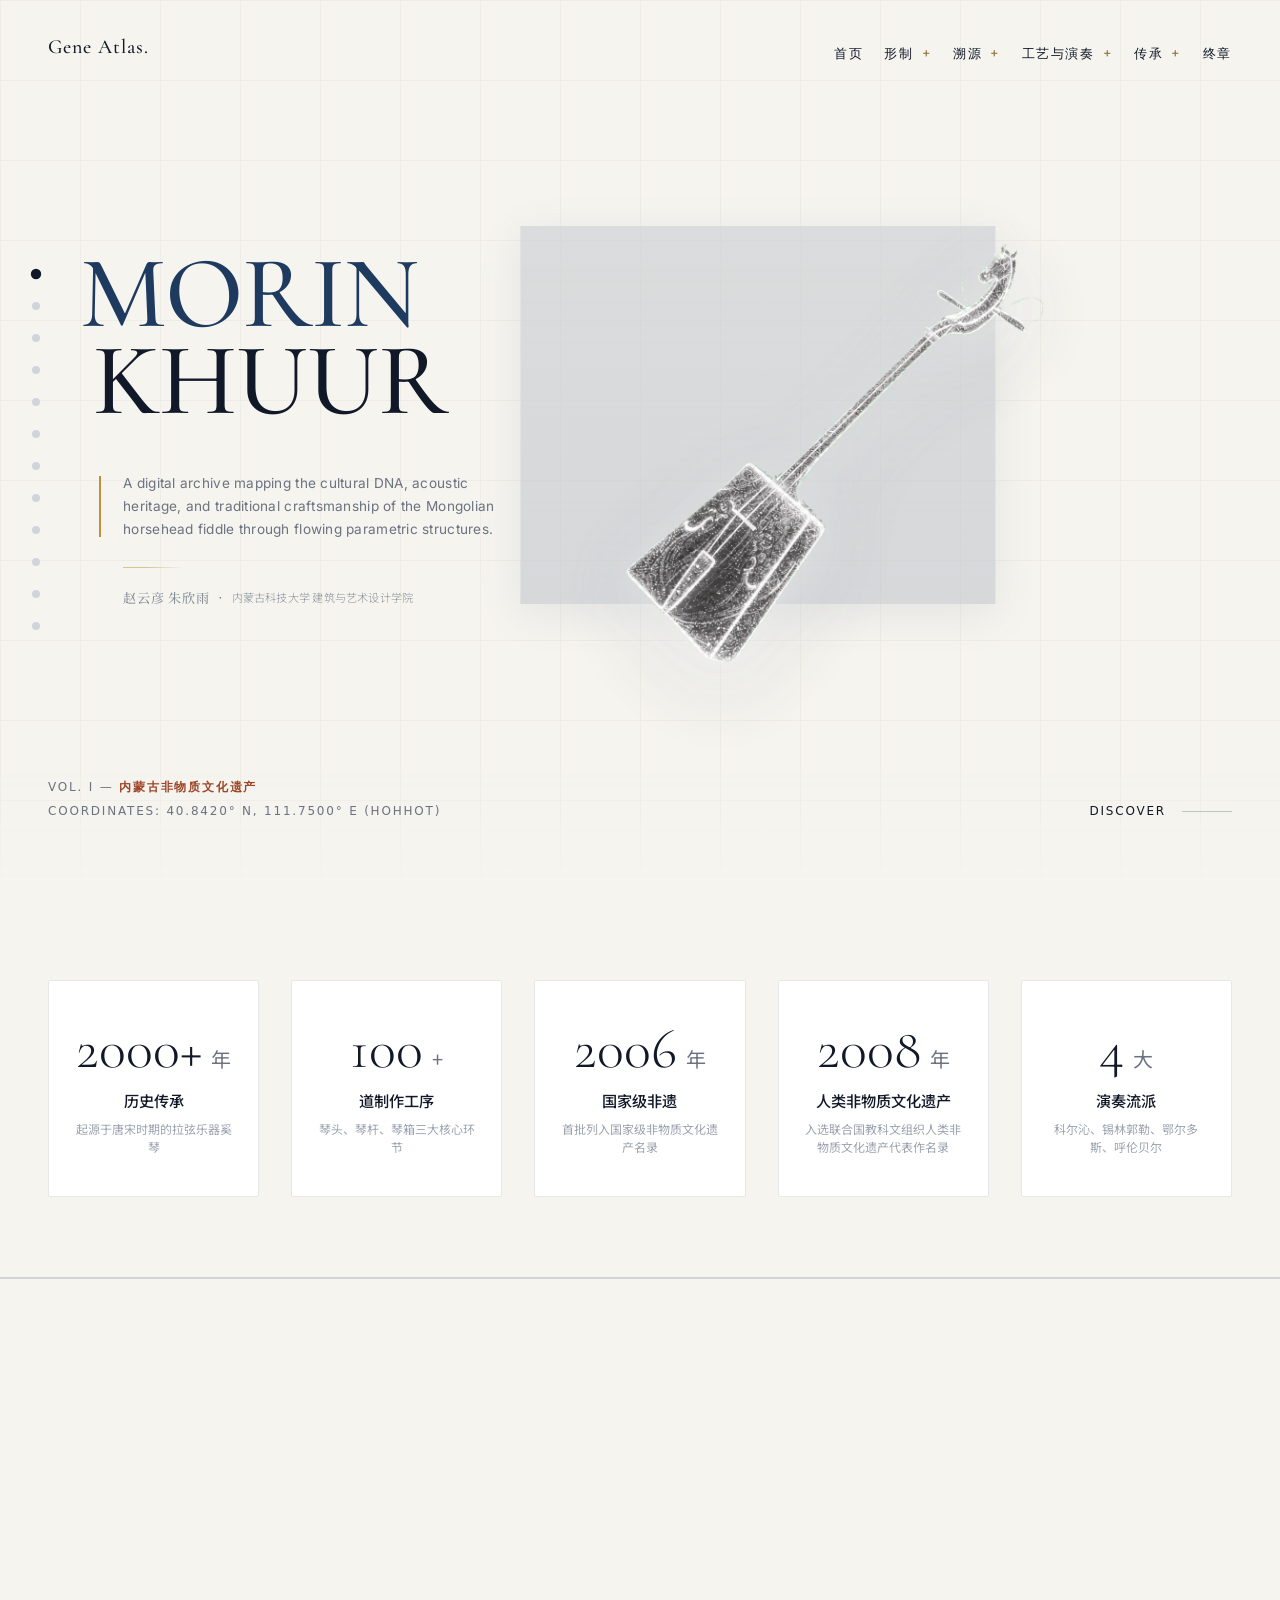
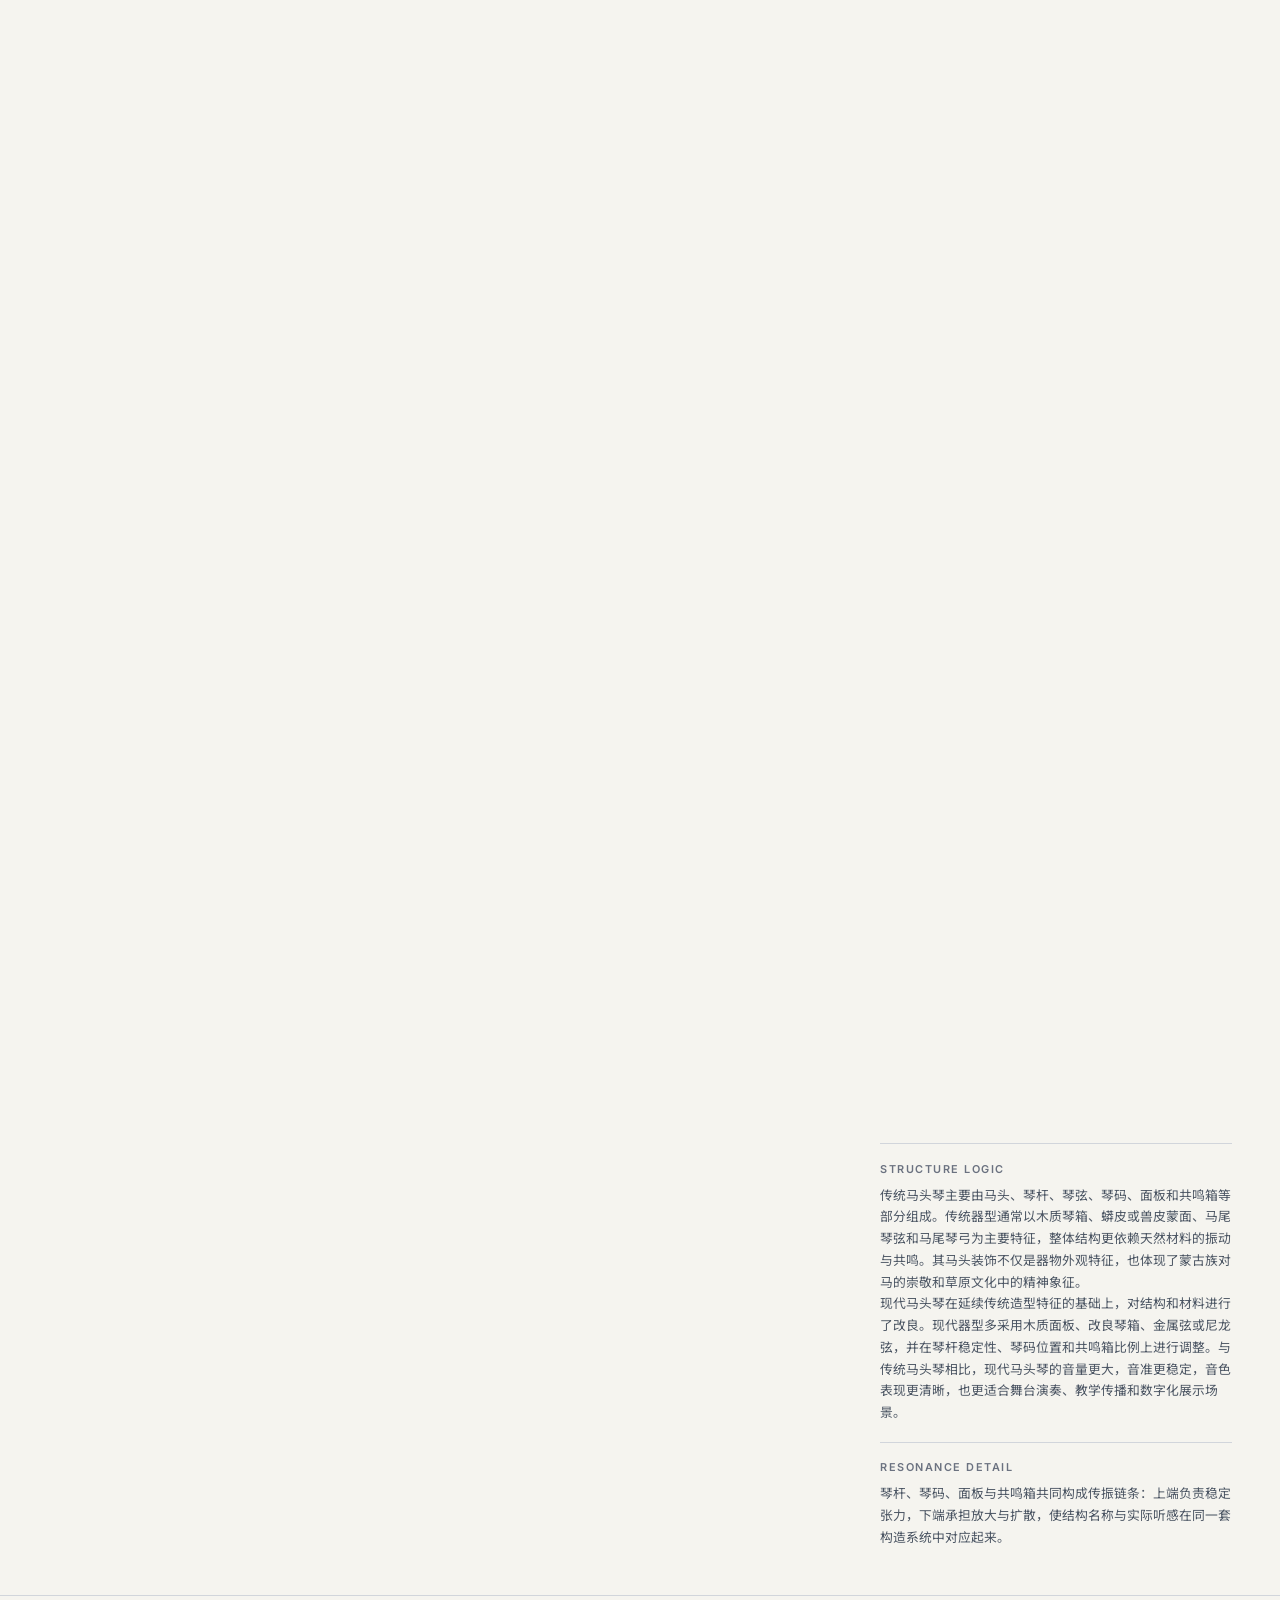
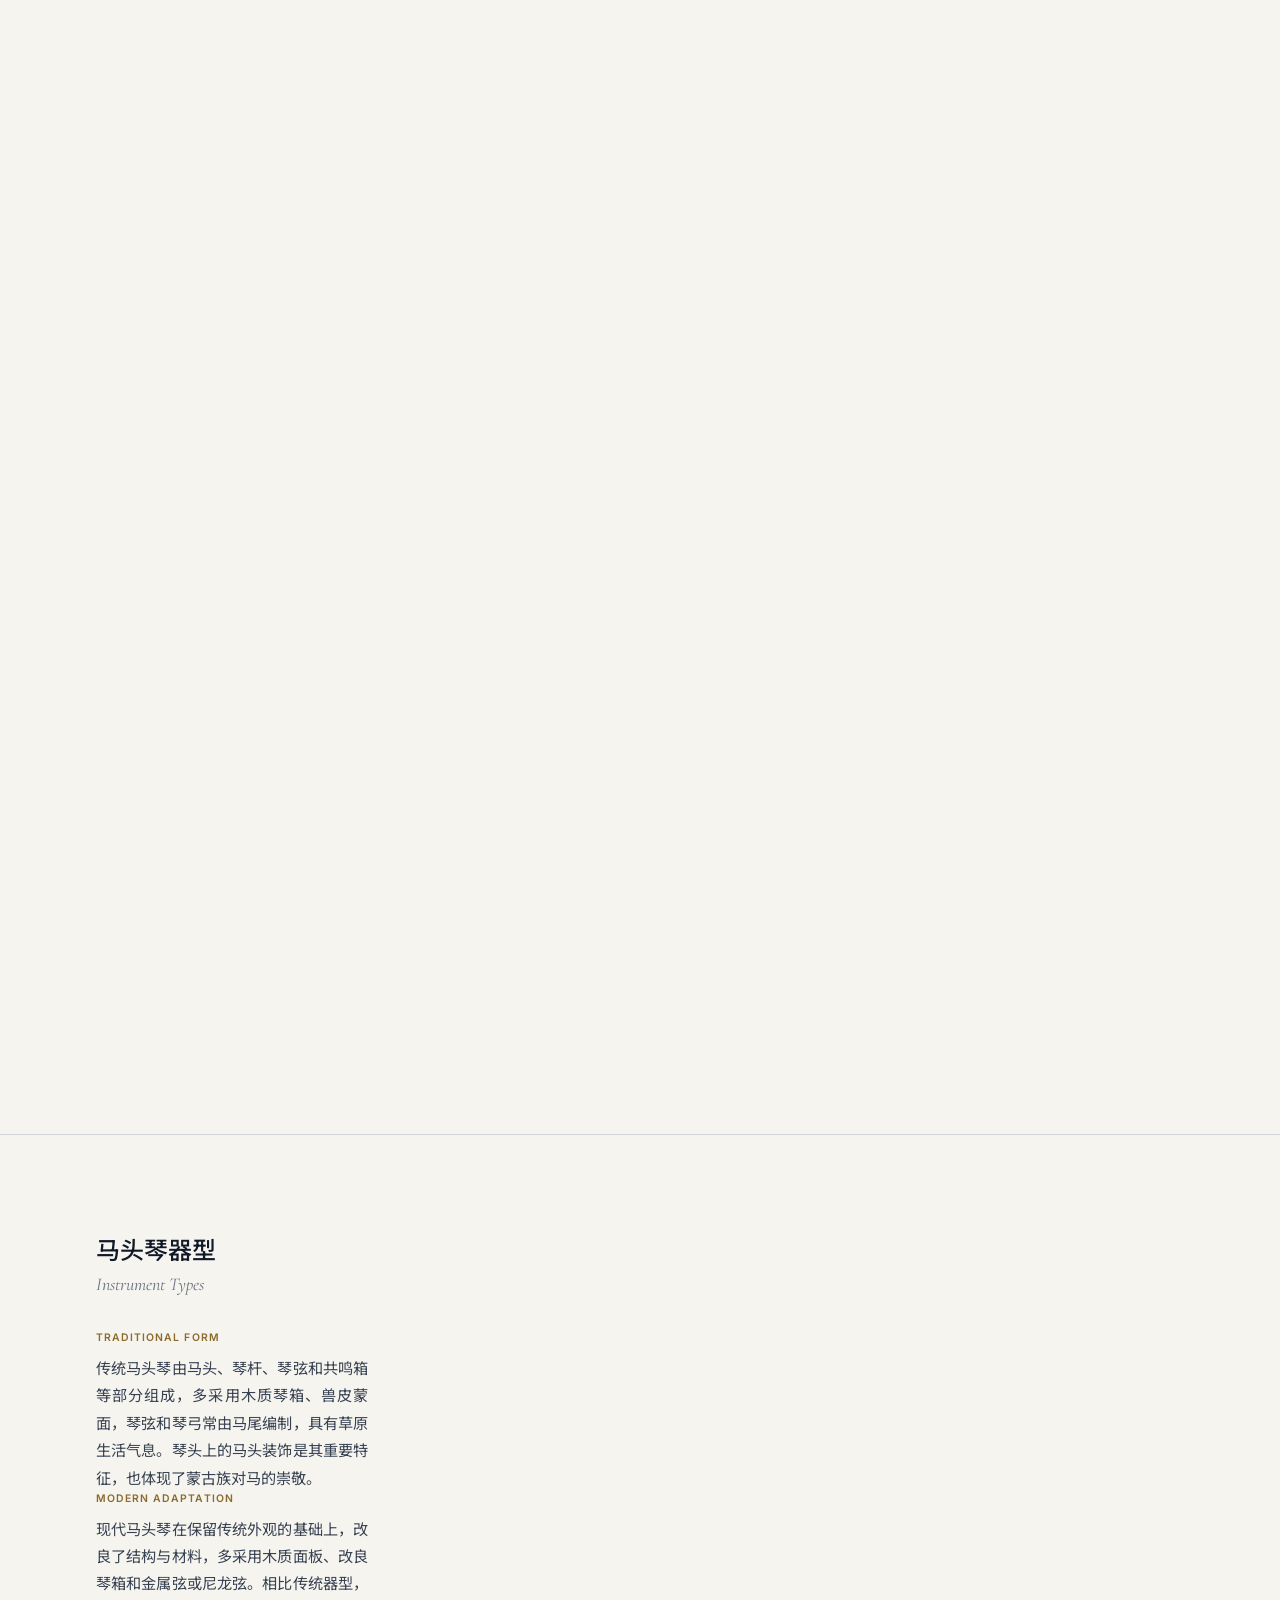
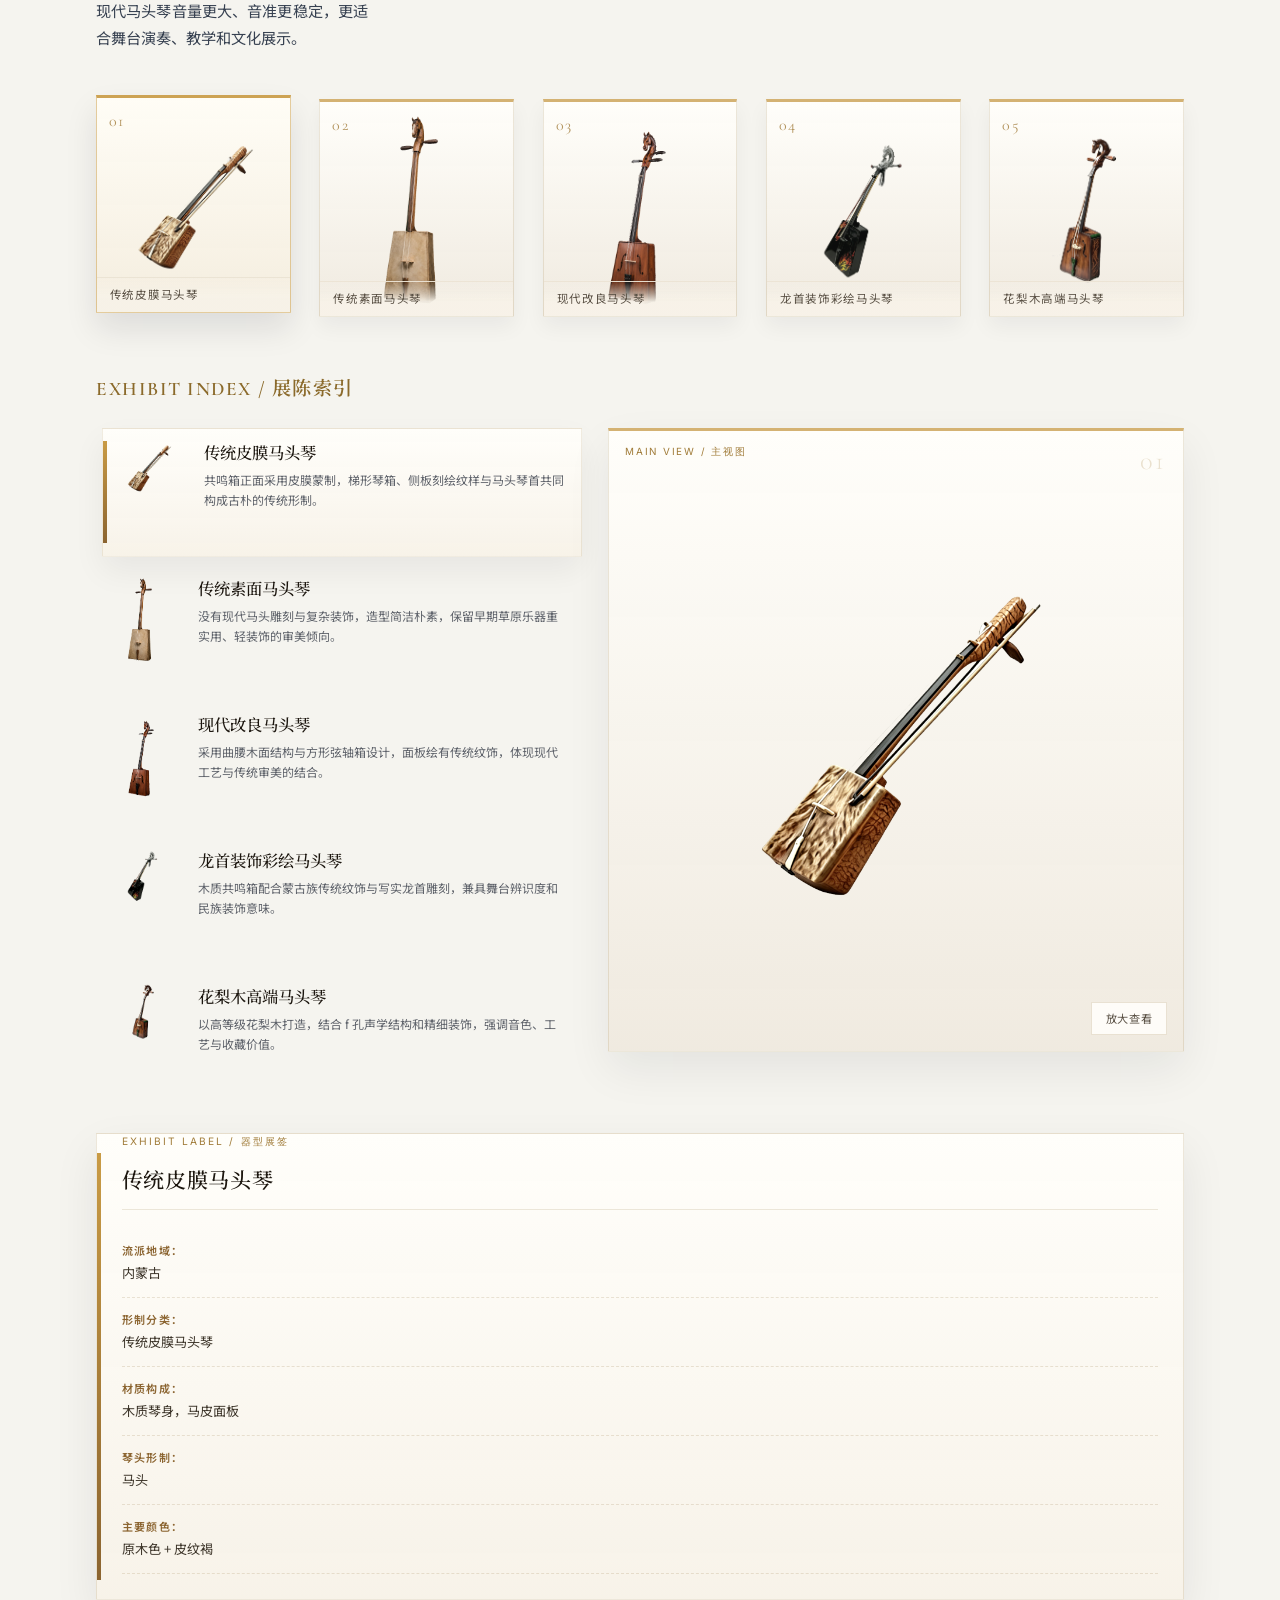
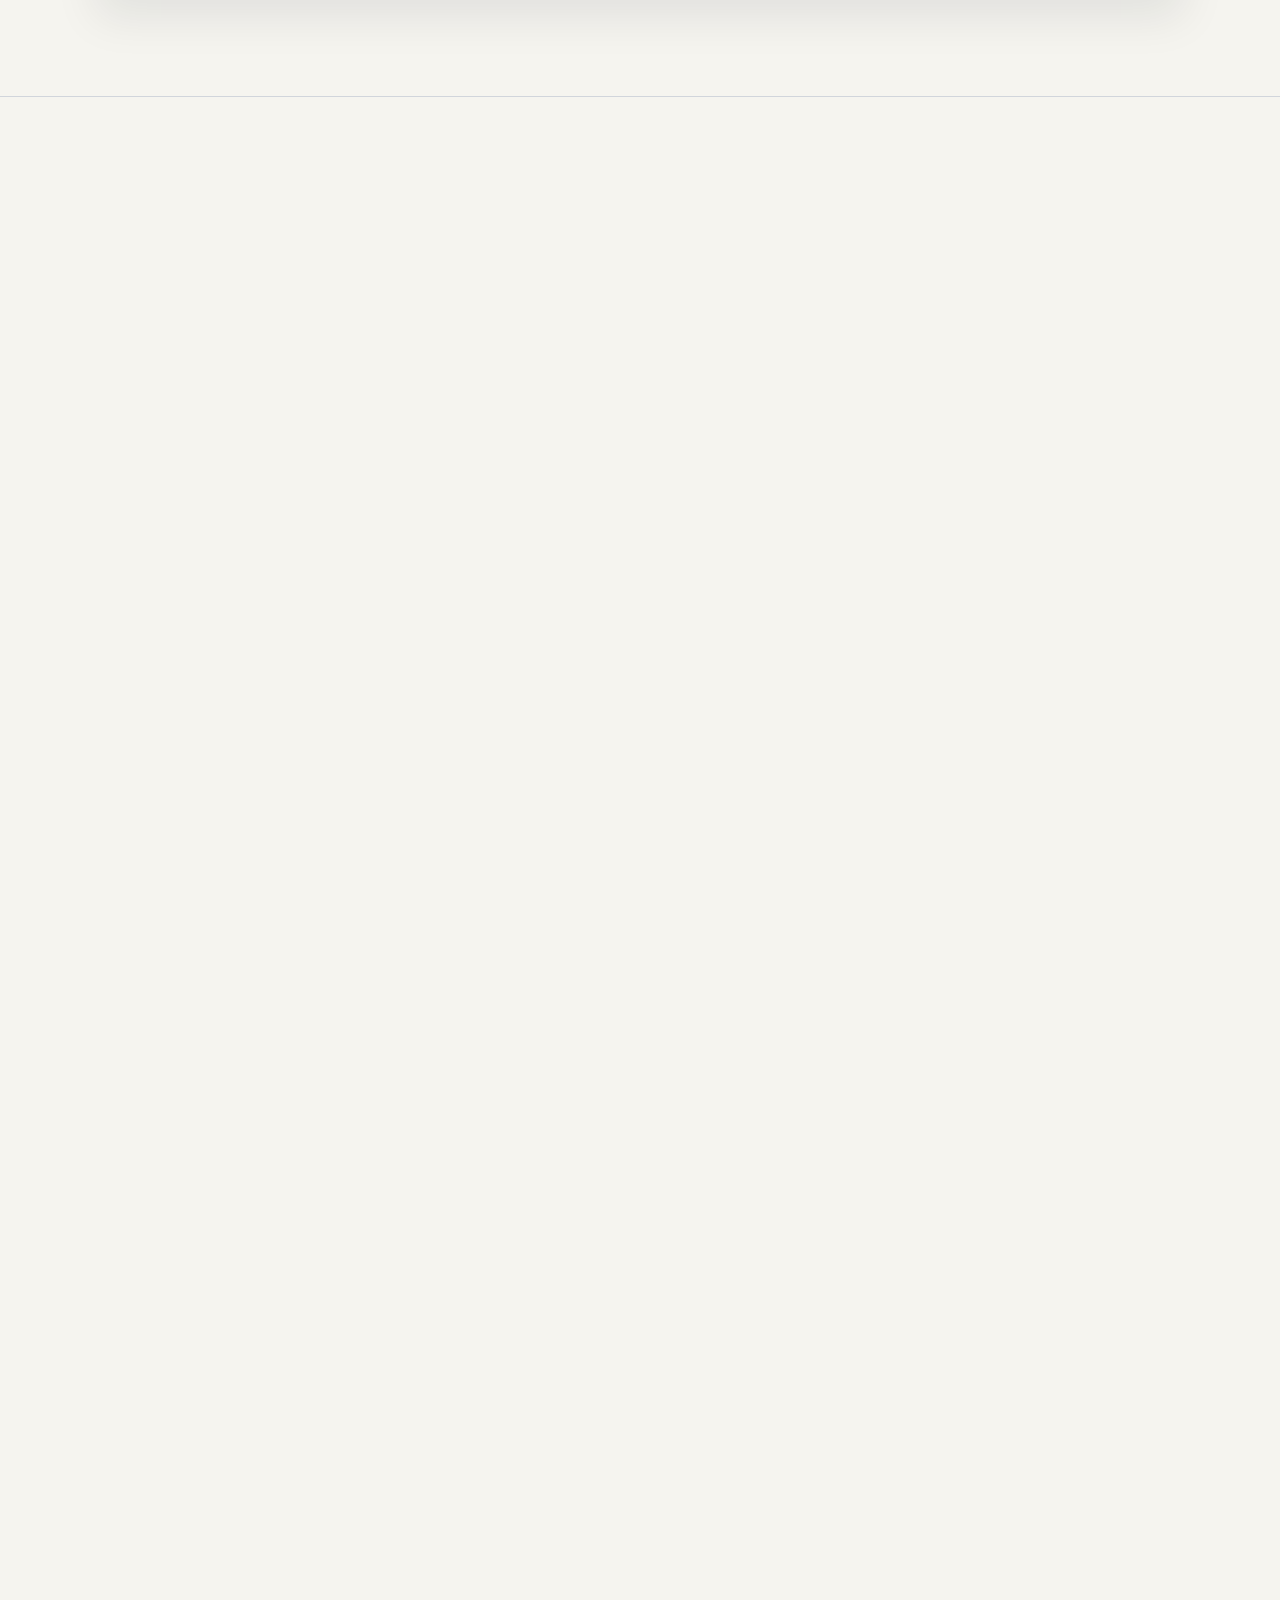
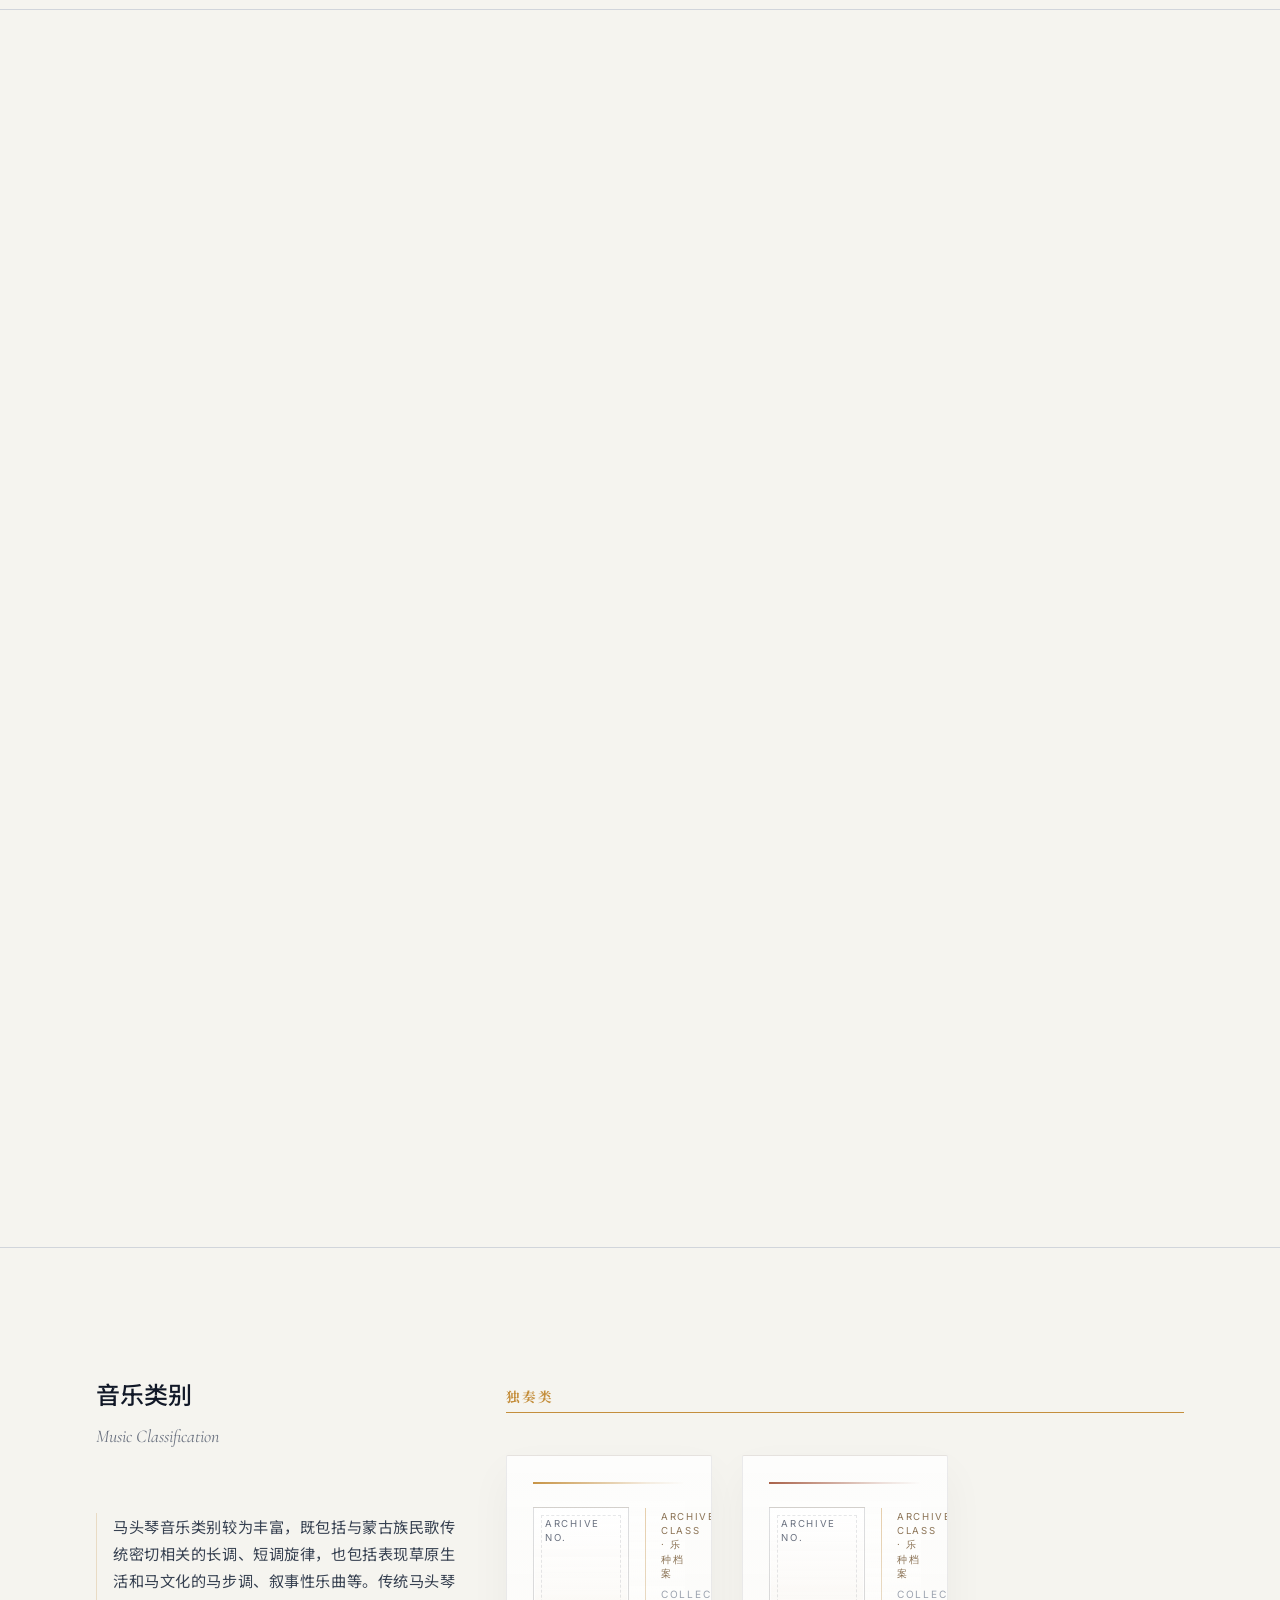
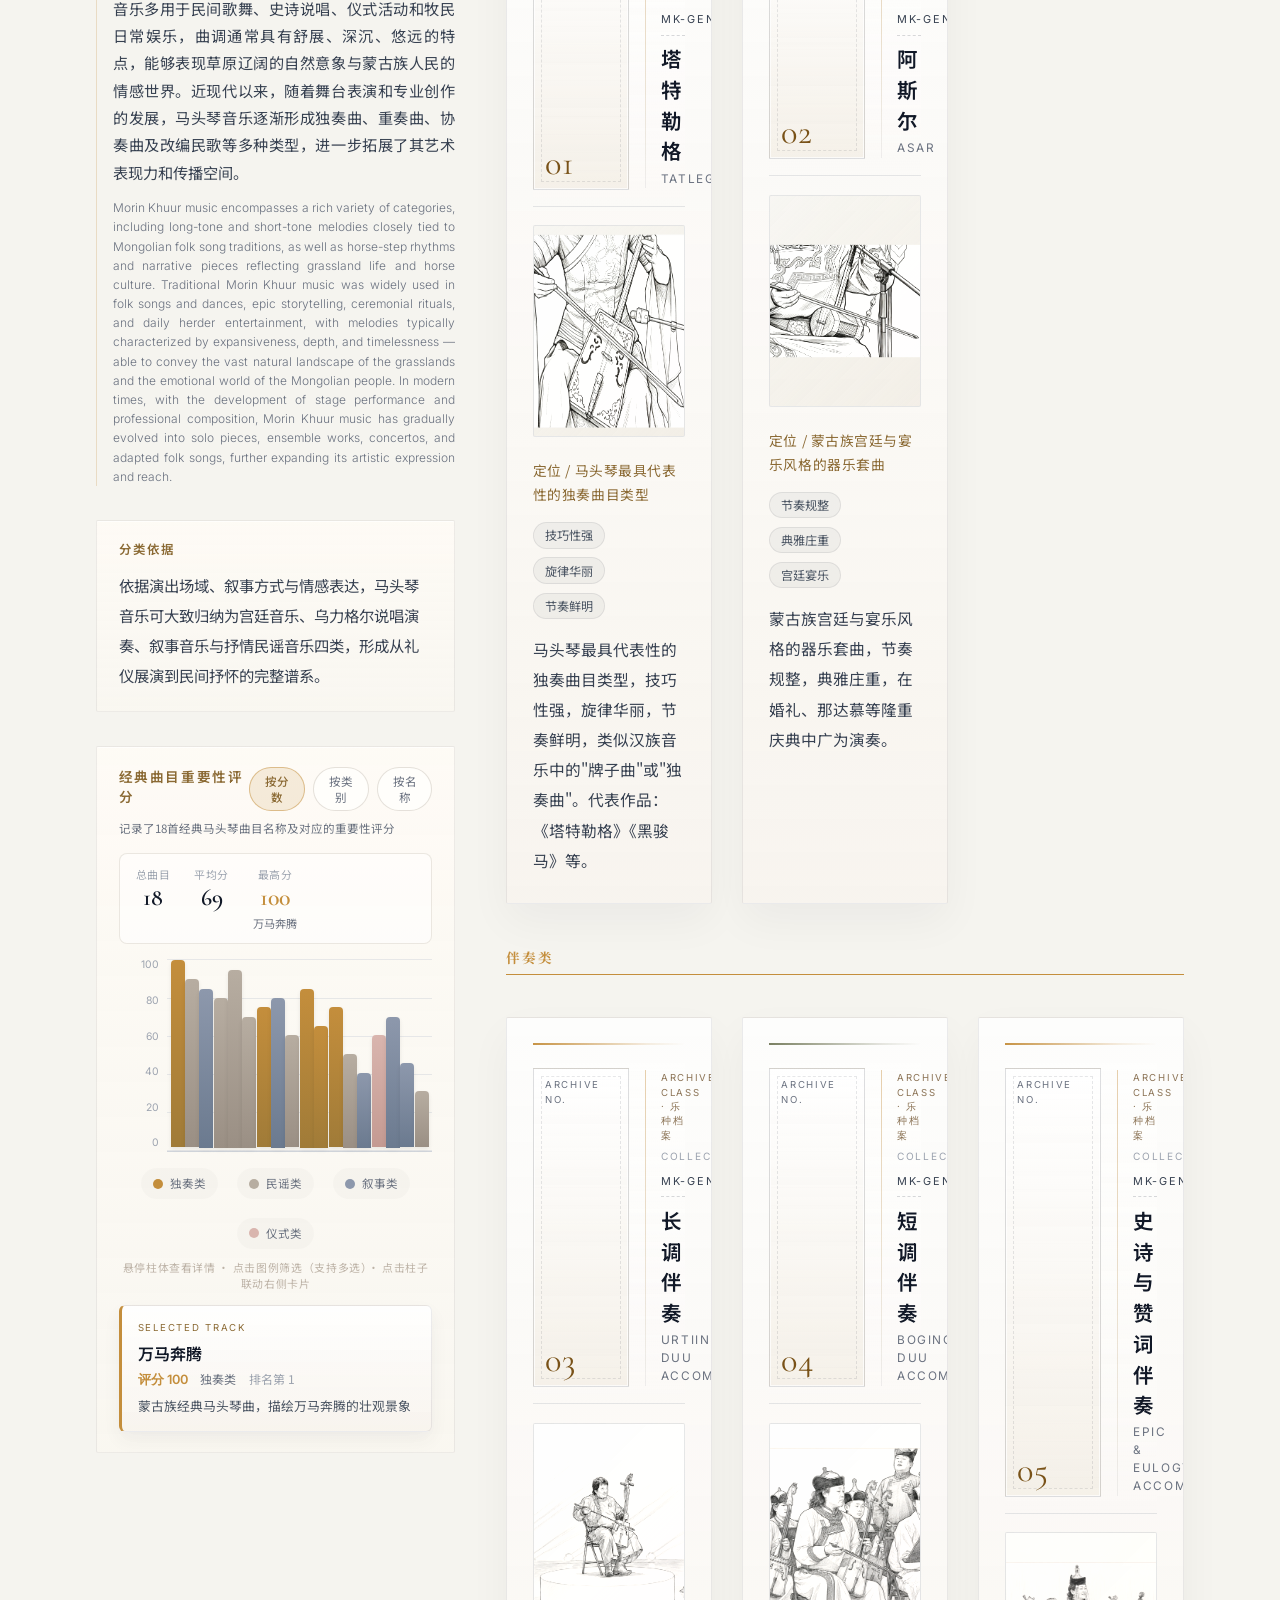
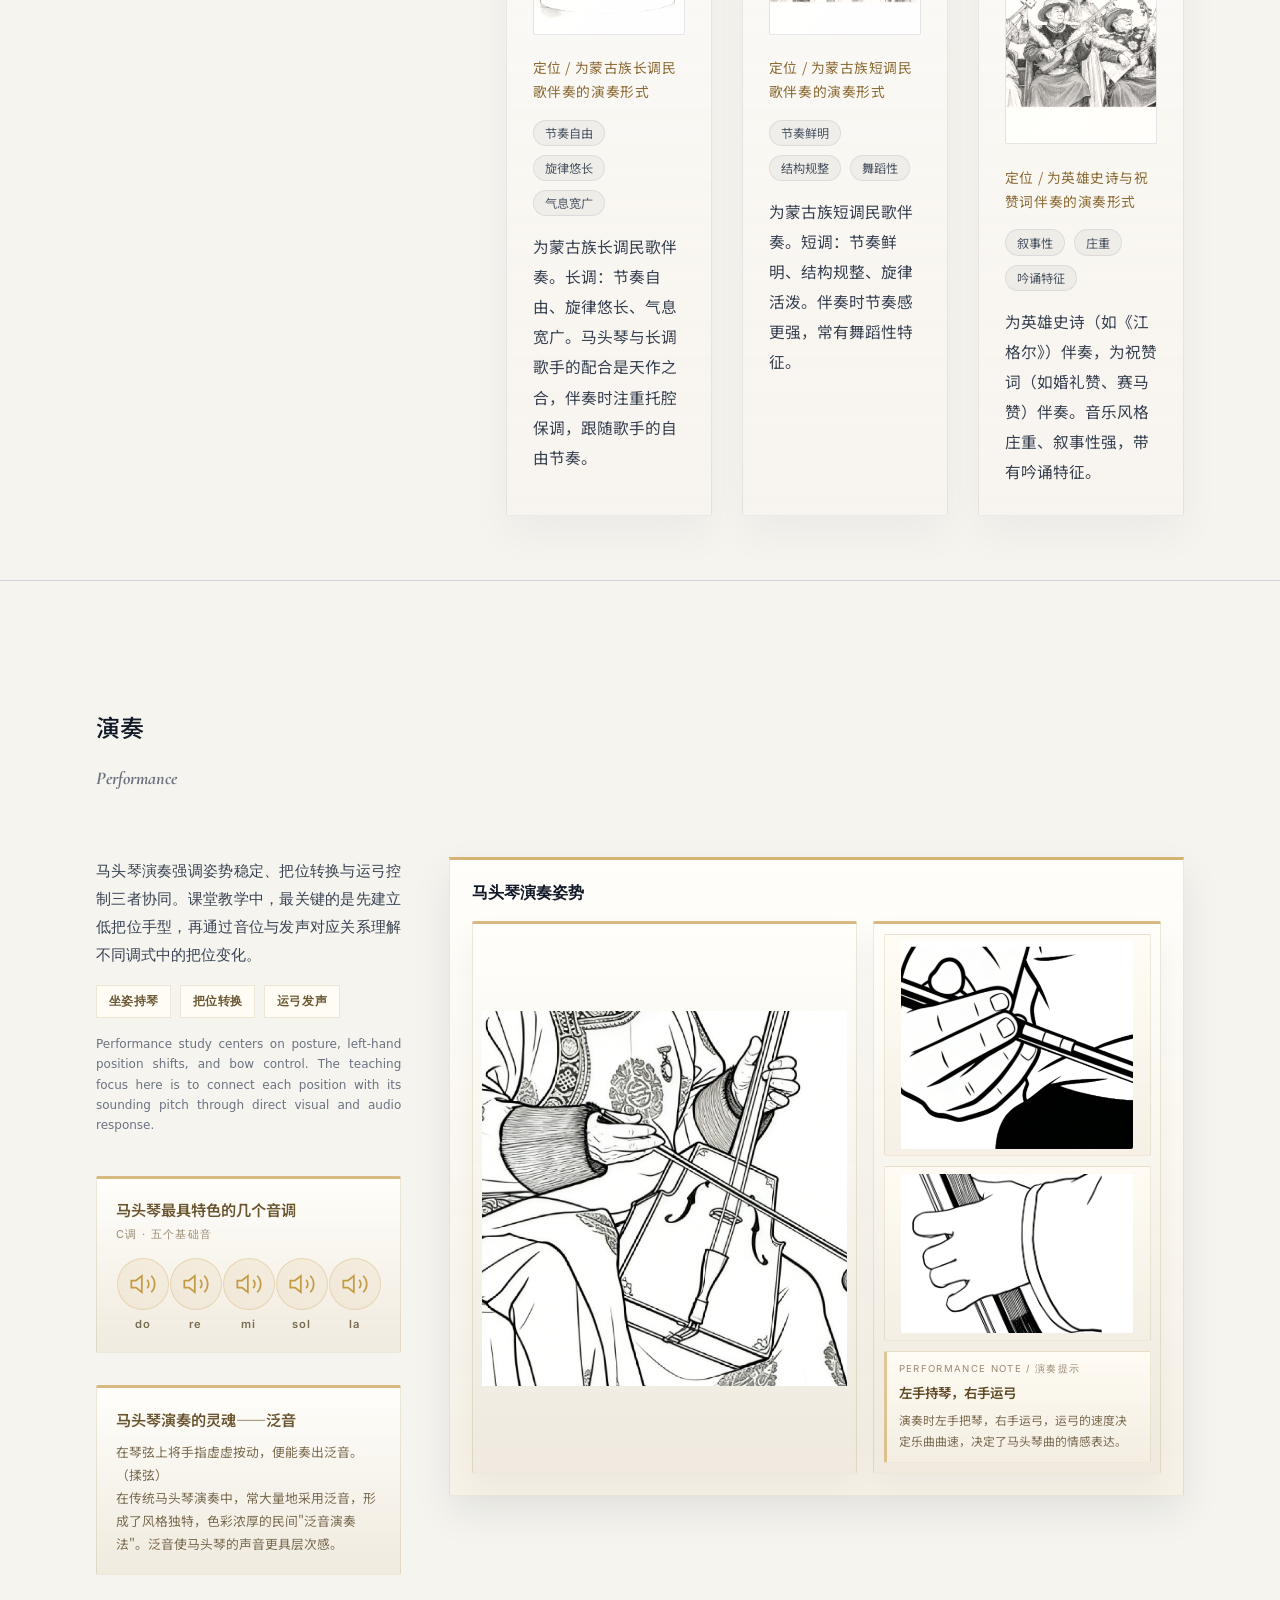
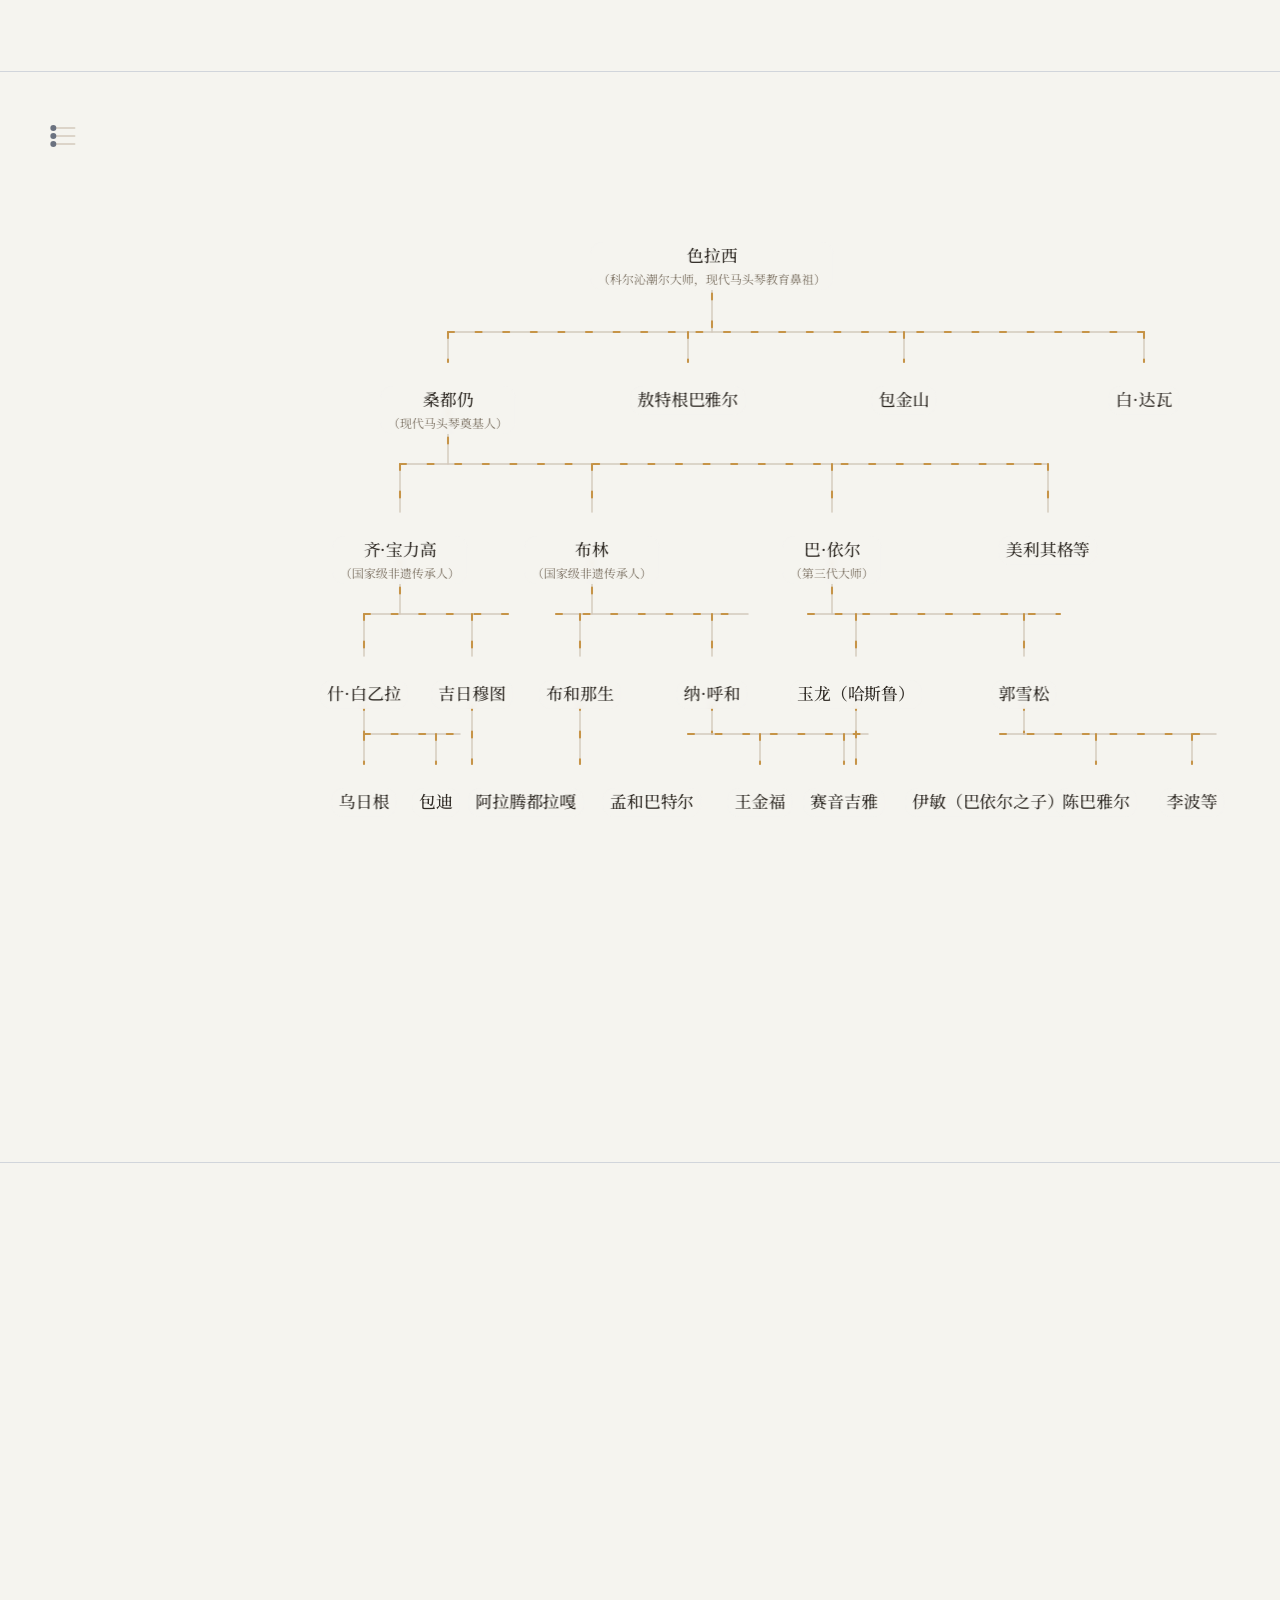
==== index.html @ c8c1cbf4 "Publish Morin Khuur cultural atlas website" ====
<!DOCTYPE html>
<html lang="zh-CN">
<head>
    <meta charset="UTF-8">
    <meta name="viewport" content="width=device-width, initial-scale=1.0">
    <script>
        (function() {
            var viewport = document.querySelector('meta[name="viewport"]');
            if (!viewport) return;

            var shortestSide = Math.min(window.screen.width || 0, window.screen.height || 0);
            if (shortestSide && shortestSide <= 768) {
                viewport.setAttribute('content', 'width=1440');
            }
        })();
    </script>
    <title>Gene Atlas: Morin Khuur</title>
    
    <link rel="preconnect" href="https://fonts.googleapis.com">
    <link rel="preconnect" href="https://fonts.gstatic.com" crossorigin>
    <link href="https://fonts.googleapis.com/css2?family=Cormorant+Garamond:ital,wght@0,300;0,400;0,500;0,600;0,700;1,400&family=Noto+Sans+SC:wght@300;400;500;700&family=Inter:wght@300;400;500&display=swap" rel="stylesheet">
    <link href="https://fonts.googleapis.com/css2?family=Noto+Serif+SC:wght@400;600;700&display=swap" rel="stylesheet">
    
    <link rel="stylesheet" href="style.appfix.css?v=2">
    <link rel="stylesheet" href="css/patterns-section.css">
    <link rel="stylesheet" href="css/music-classification.css">
    <script src="https://d3js.org/d3.v7.min.js"></script>
</head>
<body>

    <!-- Grid Background Overlay -->
    <div class="grid-overlay"></div>

    <!-- Side Navigation -->
    <aside class="side-nav">
        <div class="side-nav-inner">
            <a href="#hero" class="side-link active" data-section="hero">
                <span class="side-dot"></span>
                
            </a>
            <a href="#anatomy" class="side-link" data-section="anatomy">
                <span class="side-dot"></span>
                
            </a>
            <a href="#history" class="side-link" data-section="history">
                <span class="side-dot"></span>
                
            </a>
            <a href="#craftsmanship" class="side-link" data-section="craftsmanship">
                <span class="side-dot"></span>
                
            </a>
            <a href="#instrument-types" class="side-link" data-section="instrument-types">
                <span class="side-dot"></span>
                
            </a>
            <a href="#patterns" class="side-link" data-section="patterns">
                <span class="side-dot"></span>
                
            </a>
            <a href="#culture" class="side-link" data-section="culture">
                <span class="side-dot"></span>
                
            </a>
            <a href="#music-classification" class="side-link" data-section="music-classification">
                <span class="side-dot"></span>
                
            </a>
            <a href="#performance" class="side-link" data-section="performance">
                <span class="side-dot"></span>
                
            </a>
            <a href="#heritage" class="side-link" data-section="heritage">
                <span class="side-dot"></span>
                
            </a>
            <a href="#application" class="side-link" data-section="application">
                <span class="side-dot"></span>
                
            </a>
            <a href="#epilogue" class="side-link" data-section="epilogue">
                <span class="side-dot"></span>
                
            </a>
        </div>
    </aside>

    <!-- Navigation -->
    <nav class="main-nav">
        <div class="nav-logo">Gene Atlas.</div>
        <button class="mobile-nav-toggle" type="button" aria-label="打开导航" aria-expanded="false" aria-controls="mobileNavPanel">
            <span></span>
            <span></span>
            <span></span>
        </button>
        <div class="nav-links">
            <a href="#hero" class="nav-direct-link">首页</a>

            <div class="nav-group">
                <button class="nav-group-trigger" type="button">形制</button>
                <div class="nav-dropdown">
                    <a href="#anatomy"><img src="assets/nav-icons/马头琴结构.png" alt="" class="nav-dropdown-icon">马头琴结构与器型</a>
                    <a href="#instrument-types"><img src="assets/nav-icons/马头琴样本.png" alt="" class="nav-dropdown-icon">马头琴器型</a>
                    <a href="#patterns"><img src="assets/nav-icons/马头琴纹样.png" alt="" class="nav-dropdown-icon">装饰纹样</a>
                </div>
            </div>

            <div class="nav-group">
                <button class="nav-group-trigger" type="button">溯源</button>
                <div class="nav-dropdown">
                    <a href="#history"><img src="assets/nav-icons/历史脉络.png" alt="" class="nav-dropdown-icon">历史脉络</a>
                    <a href="#culture"><img src="assets/nav-icons/文化与故事.png" alt="" class="nav-dropdown-icon">文化与故事</a>
                    <a href="#music-classification"><img src="assets/nav-icons/音乐分类.png" alt="" class="nav-dropdown-icon">音乐分类</a>
                </div>
            </div>

            <div class="nav-group">
                <button class="nav-group-trigger" type="button">工艺与演奏</button>
                <div class="nav-dropdown">
                    <a href="#craftsmanship"><img src="assets/nav-icons/制作工艺.png" alt="" class="nav-dropdown-icon">制作工艺</a>
                    <a href="#performance"><img src="assets/nav-icons/演奏.png" alt="" class="nav-dropdown-icon">演奏</a>
                </div>
            </div>

            <div class="nav-group">
                <button class="nav-group-trigger" type="button">传承</button>
                <div class="nav-dropdown">
                    <a href="#heritage"><img src="assets/nav-icons/传承与发展.png" alt="" class="nav-dropdown-icon">传承与发展</a>
                    <a href="#application"><img src="assets/nav-icons/应用场景.png" alt="" class="nav-dropdown-icon">应用场景</a>
                </div>
            </div>

            <a href="#epilogue" class="nav-direct-link">终章</a>
        </div>
    </nav>

    <div class="mobile-nav-panel" id="mobileNavPanel" aria-hidden="true">
        <div class="mobile-nav-panel-inner">
            <a href="#hero" class="mobile-nav-link">首页</a>
            <a href="#anatomy" class="mobile-nav-link">马头琴结构与器型</a>
            <a href="#instrument-types" class="mobile-nav-link">马头琴器型</a>
            <a href="#patterns" class="mobile-nav-link">装饰纹样</a>
            <a href="#history" class="mobile-nav-link">历史脉络</a>
            <a href="#culture" class="mobile-nav-link">文化与故事</a>
            <a href="#music-classification" class="mobile-nav-link">音乐分类</a>
            <a href="#craftsmanship" class="mobile-nav-link">制作工艺</a>
            <a href="#performance" class="mobile-nav-link">演奏</a>
            <a href="#heritage" class="mobile-nav-link">传承与发展</a>
            <a href="#application" class="mobile-nav-link">应用场景</a>
            <a href="#epilogue" class="mobile-nav-link">终章</a>
        </div>
    </div>

    <main>
        <!-- Hero Section (from v1) -->
        <section id="hero" class="hero-section">
            <div class="hero-bg">
                <div class="hero-image"></div>
            </div>
            
            <div class="hero-content">
                <div class="hero-main">
                    <div class="hero-text">
                        <h1 class="hero-title">MORIN<br><span>KHUUR</span></h1>
                        <div class="hero-subtitle">
                            <p>A digital archive mapping the cultural DNA, acoustic heritage, and traditional craftsmanship of the Mongolian horsehead fiddle through flowing parametric structures.</p>
                        </div>
                        <div class="hero-credits">
                            <span class="credits-authors">赵云彦  朱欣雨</span>
                            <span class="credits-institution">内蒙古科技大学 建筑与艺术设计学院</span>
                        </div>
                    </div>
                </div>
                
                <footer class="hero-footer">
                    <div class="hero-meta">
                        <span>Vol. I — <strong>内蒙古非物质文化遗产</strong></span>
                        <span>Coordinates: 40.8420° N, 111.7500° E (Hohhot)</span>
                    </div>
                    <div class="scroll-indicator">
                        <span class="scroll-text">Discover</span>
                        <div class="scroll-line"></div>
                    </div>
                </footer>
            </div>
        </section>

        <!-- Dashboard Section -->
        <section id="dashboard" class="dashboard-section">
            <div class="dashboard-grid">
                <div class="dashboard-card">
                    <span class="dash-number">2000+</span>
                    <span class="dash-unit">年</span>
                    <span class="dash-label">历史传承</span>
                    <p class="dash-desc">起源于唐宋时期的拉弦乐器奚琴</p>
                </div>
                <div class="dashboard-card">
                    <span class="dash-number">100</span>
                    <span class="dash-unit">+</span>
                    <span class="dash-label">道制作工序</span>
                    <p class="dash-desc">琴头、琴杆、琴箱三大核心环节</p>
                </div>
                <div class="dashboard-card">
                    <span class="dash-number">2006</span>
                    <span class="dash-unit">年</span>
                    <span class="dash-label">国家级非遗</span>
                    <p class="dash-desc">首批列入国家级非物质文化遗产名录</p>
                </div>
                <div class="dashboard-card">
                    <span class="dash-number">2008</span>
                    <span class="dash-unit">年</span>
                    <span class="dash-label">人类非物质文化遗产</span>
                    <p class="dash-desc">入选联合国教科文组织人类非物质文化遗产代表作名录</p>
                </div>
                <div class="dashboard-card">
                    <span class="dash-number">4</span>
                    <span class="dash-unit">大</span>
                    <span class="dash-label">演奏流派</span>
                    <p class="dash-desc">科尔沁、锡林郭勒、鄂尔多斯、呼伦贝尔</p>
                </div>
            </div>
        </section>

        <!-- Section Icon Component -->
        <!-- History Section -->
        <section id="history" class="content-section">
            <div class="section-body">
                <div class="section-left">
                    <h2 class="section-title-zh">历史脉络</h2>
                    <h3 class="section-title-en">Historical Lineage</h3>
                    <div class="bilingual-block">
                        <p class="zh">马头琴的起源可追溯至唐宋时期的拉弦乐器奚琴，最初以龙首为饰，后逐渐演化为马头形象。从宫廷雅乐到草原牧歌，从区域流派到国家级非遗，这把琴承载了蒙古族两千年的文化记忆。以下分五个阶段，追溯它的前世今生。</p>
                        <p class="en">The origins of the Morin Khuur can be traced to the xiqin, a bowed string instrument of the Tang and Song dynasties. From court music to grassland ballads, this instrument carries two millennia of Mongolian cultural memory across five evolutionary stages.</p>
                    </div>
                    <div class="divider"></div>

                    <div class="history-module">
                    <div class="history-main-layout">
                        <div class="history-narrative-col">
                            <div class="history-progress-bar">
                                <div class="progress-line"><div class="progress-line-fill" id="progressFill"></div></div>
                                <div class="progress-step active" data-step="0">
                                    <div class="hdot"></div>
                                    <div class="step-label">奚琴</div>
                                    <div class="step-era">唐代</div>
                                </div>
                                <div class="progress-step" data-step="1">
                                    <div class="hdot"></div>
                                    <div class="step-label">火不思</div>
                                    <div class="step-era">元蒙时期</div>
                                </div>
                                <div class="progress-step" data-step="2">
                                    <div class="hdot"></div>
                                    <div class="step-label">马尾胡琴</div>
                                    <div class="step-era">宋代</div>
                                </div>
                                <div class="progress-step" data-step="3">
                                    <div class="hdot"></div>
                                    <div class="step-label">潮尔</div>
                                    <div class="step-era">元代</div>
                                </div>
                                <div class="progress-step" data-step="4">
                                    <div class="hdot"></div>
                                    <div class="step-label">现代马头琴</div>
                                    <div class="step-era">20世纪50年代</div>
                                </div>
                            </div>

                        <div class="act-container">
                            <!-- Act 0: 奚琴 -->
                            <div class="act visible" data-act="0">
                                <div class="act-number">01</div>
                                <div class="act-title">奚琴</div>
                                <div class="act-title-en">Xiqin — Tang Dynasty</div>
                                <div class="act-body">唐宋两代，奚琴由擦奏弦鸣乐器向拉弦乐器过渡，形制为二弦筒形胡琴，是胡琴的一种。宋代陈《乐书》中记载了奚琴的形制，以竹片轧弦发声，是北方游牧民族与中原文化交流的产物。</div>
                                <div class="act-body-en">During the Tang and Song dynasties, the xiqin transitioned from a plucked to a bowed string instrument. Recorded in Chen Yang's "Yue Shu," it featured two strings and was played with a bamboo stick.</div>
                                <div class="key-moment"><div class="km-label">关键转折</div><div class="km-text">奚琴从弹拨向拉弦的转变，奠定了马头琴"以弓擦弦"的基本发声原理。这一变化使音色从短促清脆变为绵长深沉，更适合表现草原的辽阔意境。</div></div>
                                <div class="branches"><button class="branch-toggle"><span class="toggle-label"><span class="toggle-icon"><svg viewBox="0 0 24 24" fill="none" stroke-width="2" stroke-linecap="round"><polyline points="9 18 15 12 9 6"/></svg></span> 同时期其他乐器</span><span class="toggle-count">1</span></button><div class="branch-list"><div class="branch-item"><span class="bi-name">阮咸</span><span class="bi-era">弹拨乐器</span><div class="bi-desc">唐代流行的弹拨乐器，圆形音箱，长柄，是琵琶的前身之一。</div></div></div></div>
                            </div>
                            <!-- Act 1: 火不思 -->
                            <div class="act" data-act="1">
                                <div class="act-number">02</div>
                                <div class="act-title">火不思</div>
                                <div class="act-title-en">Huobusi — Yuan & Mongol Period</div>
                                <div class="act-body">元、蒙时期，火不思形制深受琵琶类乐器影响，与马尾胡琴、胡雷相似。这是一种四弦弹拨乐器，梨形音箱，流行于元代蒙古宫廷，后传入中原，清代被收入宫廷乐器编制。</div>
                                <div class="act-body-en">During the Yuan and Mongol period, the huobusi was influenced by lute-type instruments. A four-stringed plucked instrument with a pear-shaped body, it was popular in the Mongol court.</div>
                                <div class="key-moment"><div class="km-label">关键转折</div><div class="km-text">火不思的出现标志着马头琴类乐器从中原形制向草原形制的过渡。梨形音箱和四弦设计为后来的马尾胡琴奠定了基础。</div></div>
                                <div class="branches"><button class="branch-toggle"><span class="toggle-label"><span class="toggle-icon"><svg viewBox="0 0 24 24" fill="none" stroke-width="2" stroke-linecap="round"><polyline points="9 18 15 12 9 6"/></svg></span> 同时期其他乐器</span><span class="toggle-count">2</span></button><div class="branch-list"><div class="branch-item"><span class="bi-name">琵琶</span><span class="bi-era">弹拨乐器</span><div class="bi-desc">唐代宫廷乐器，对火不思的形制产生了深远影响。</div></div><div class="branch-item"><span class="bi-name">胡雷</span><span class="bi-era">拉弦乐器</span><div class="bi-desc">与火不思形制相似的拉弦乐器，在元代广泛流传。</div></div></div></div>
                            </div>
                            <!-- Act 2: 马尾胡琴 -->
                            <div class="act" data-act="2">
                                <div class="act-number">03</div>
                                <div class="act-title">马尾胡琴</div>
                                <div class="act-title-en">Mawei Huqin — Song Dynasty</div>
                                <div class="act-body">由火不思演变而来，在宋代晚期出现，元代进一步广泛使用。马尾胡琴以马尾弓擦弦发声，音色较火不思更为绵长，是马头琴最直接的祖先之一。</div>
                                <div class="act-body-en">Evolved from the huobusi, the mawei huqin appeared in the late Song dynasty and became widely used during the Yuan dynasty. It used a horsehair bow to produce a more sustained tone.</div>
                                <div class="key-moment"><div class="km-label">关键转折</div><div class="km-text">马尾弓的使用是马头琴发展史上的重要里程碑。马尾与琴弦的摩擦产生了独特的泛音效果，奠定了马头琴音色的基础。</div></div>
                                <div class="branches"><button class="branch-toggle"><span class="toggle-label"><span class="toggle-icon"><svg viewBox="0 0 24 24" fill="none" stroke-width="2" stroke-linecap="round"><polyline points="9 18 15 12 9 6"/></svg></span> 同时期其他乐器</span><span class="toggle-count">1</span></button><div class="branch-list"><div class="branch-item"><span class="bi-name">二胡</span><span class="bi-era">拉弦乐器</span><div class="bi-desc">宋代出现的两弦拉弦乐器，与马尾胡琴并行发展。</div></div></div></div>
                            </div>
                            <!-- Act 3: 潮尔 -->
                            <div class="act" data-act="3">
                                <div class="act-number">04</div>
                                <div class="act-title">潮尔</div>
                                <div class="act-title-en">Chaor — Yuan Dynasty</div>
                                <div class="act-body">最早在元蒙时期出现，随着蒙古、元帝国的发展而向外流传。清代以后形制大变，不同地区形态各异。"潮尔"也是马头琴在清代的名称，琴首装饰逐渐从龙首演变为马头。</div>
                                <div class="act-body-en">First appearing during the Yuan-Mongol period, the chaor spread with the expansion of the Mongol Empire. After the Qing dynasty, its form changed significantly across regions.</div>
                                <div class="key-moment"><div class="km-label">关键转折</div><div class="km-text">龙首变马头——这不是简单的装饰替换，而是文化认同的转变。龙是中原皇权的象征，马是蒙古族生命的一部分。琴首的更迭，标志着这件乐器从"宫廷礼器"走向"草原之魂"。</div></div>
                                <div class="branches"><button class="branch-toggle"><span class="toggle-label"><span class="toggle-icon"><svg viewBox="0 0 24 24" fill="none" stroke-width="2" stroke-linecap="round"><polyline points="9 18 15 12 9 6"/></svg></span> 同时期其他乐器</span><span class="toggle-count">2</span></button><div class="branch-list"><div class="branch-item"><span class="bi-name">胡琴</span><span class="bi-era">拉弦乐器</span><div class="bi-desc">北方游牧民族的拉弦乐器泛称，与潮尔并行发展。</div></div><div class="branch-item"><span class="bi-name">托布秀尔</span><span class="bi-era">弹拨乐器</span><div class="bi-desc">蒙古族传统弹拨乐器，两弦，音箱呈方形，常用于伴奏说唱艺术。</div></div></div></div>
                            </div>
                            <!-- Act 4: 现代马头琴 -->
                            <div class="act" data-act="4">
                                <div class="act-number">05</div>
                                <div class="act-title">现代马头琴</div>
                                <div class="act-title-en">Modern Morin Khuur — 1950s to Present</div>
                                <div class="act-body">20世纪50年代以来，制作工艺到演奏技法经历一系列改革，成为专业现代乐器，沿用至今。色拉西（1887—1968）将民间散落的演奏技法加以整理，培养了巴拉干、桑都仍等弟子。2006年被列入首批国家级非物质文化遗产名录。</div>
                                <div class="act-body-en">Since the 1950s, the Morin Khuur has undergone reforms in craftsmanship and playing techniques, becoming a professional modern instrument. In 2006, it was inscribed on China's first National Intangible Cultural Heritage list.</div>
                                <div class="key-moment"><div class="km-label">里程碑</div><div class="km-text">2006年列入首批国家级非遗名录。2008年北京奥运会开幕式演奏。2009年入选联合国教科文组织"人类非物质文化遗产代表作名录"。</div></div>
                                <div class="branches"><button class="branch-toggle"><span class="toggle-label"><span class="toggle-icon"><svg viewBox="0 0 24 24" fill="none" stroke-width="2" stroke-linecap="round"><polyline points="9 18 15 12 9 6"/></svg></span> 四大演奏流派</span><span class="toggle-count">4</span></button><div class="branch-list"><div class="branch-item"><span class="bi-name">科尔沁流派</span><span class="bi-era">东部</span><div class="bi-desc">音色深沉、技法古朴，以叙事性见长，代表人物色拉西。</div></div><div class="branch-item"><span class="bi-name">锡林郭勒流派</span><span class="bi-era">中部</span><div class="bi-desc">音色宽广、旋律舒展，擅长表现草原的辽阔意境。</div></div><div class="branch-item"><span class="bi-name">鄂尔多斯流派</span><span class="bi-era">西部</span><div class="bi-desc">节奏明快、技巧华丽，代表人物齐·宝力高。</div></div><div class="branch-item"><span class="bi-name">呼伦贝尔流派</span><span class="bi-era">北部</span><div class="bi-desc">音色柔美、抒情细腻，受到布里亚特蒙古音乐影响。</div></div></div></div>
                            </div>
                        </div>

                        <div class="act-nav">
                            <button class="act-nav-btn" id="prevBtn" disabled>
                                <span class="btn-arrow">←</span>
                                <span class="btn-text">上一阶段</span>
                            </button>
                            <span class="act-nav-center" id="actCounter">1 / 5</span>
                            <button class="act-nav-btn" id="nextBtn">
                                <span class="btn-text">下一阶段</span>
                                <span class="btn-arrow">→</span>
                            </button>
                        </div>

                        <div class="keyboard-hint">
                            <span>按</span>
                            <kbd>1</kbd><kbd>2</kbd><kbd>3</kbd><kbd>4</kbd><kbd>5</kbd>
                            <span>快速切换阶段</span>
                        </div>

                        <div class="swipe-hint">
                            <svg viewBox="0 0 24 24" fill="none" stroke-width="2" stroke-linecap="round">
                                <path d="M5 12h14M12 5l7 7-7 7"/>
                            </svg>
                            <span>左右滑动切换阶段</span>
                            <svg viewBox="0 0 24 24" fill="none" stroke-width="2" stroke-linecap="round">
                                <path d="M19 12H5M12 5l-7 7 7 7"/>
                            </svg>
                        </div>
                    </div>

                    <div class="history-chart-col">
                        <div class="chart-wrapper ppt-chart-wrapper history-figure-card">
                            <div class="history-figure-head">
                                <div class="history-figure-title-group">
                                    <div class="history-figure-kicker">阶段图像</div>
                                    <div class="history-figure-title" id="chartTitleZh">奚琴</div>
                                    <div class="history-figure-title-en" id="chartTitleEn">Xiqin — Tang Dynasty</div>
                                </div>
                                <div class="history-figure-badge" id="chartStageBadge">01 / 05</div>
                            </div>

                            <div class="history-figure-media">
                                <button class="history-figure-zoom" id="historyZoomBtn" type="button" aria-label="查看大图">
                                    <svg viewBox="0 0 24 24" fill="none" stroke-width="1.8" stroke-linecap="round" stroke-linejoin="round">
                                        <circle cx="11" cy="11" r="7"></circle>
                                        <line x1="21" y1="21" x2="16.65" y2="16.65"></line>
                                        <line x1="11" y1="8" x2="11" y2="14"></line>
                                        <line x1="8" y1="11" x2="14" y2="11"></line>
                                    </svg>
                                    <span>查看大图</span>
                                </button>
                                <div class="img-placeholder" id="imgPlaceholder">
                                    <svg viewBox="0 0 24 24" fill="none" stroke-width="1.5" stroke-linecap="round">
                                        <rect x="3" y="3" width="18" height="18" rx="2"/>
                                        <circle cx="8.5" cy="8.5" r="1.5"/>
                                        <path d="M21 15l-5-5L5 21"/>
                                    </svg>
                                </div>
                                <img src="assets/history/history-xiqin.jpeg" alt="奚琴" class="ppt-history-img" id="historySlideImg">
                            </div>

                            <div class="history-figure-meta">
                                <div class="ppt-chart-footer-note">
                                    <div class="footer-note-label">图像来源</div>
                                    <div id="chartFooterNote">宋代陈《乐书》 · 点击放大</div>
                                </div>
                                <button class="history-overview-link" id="historyOverviewBtn" type="button">
                                    查看完整历史溯源图
                                </button>
                            </div>
                        </div>
                    </div>
                </div>
            </div>
        </section>

        <!-- History Lightbox -->
        <div class="image-modal" id="historyLightbox" onclick="document.getElementById('historyLightbox').classList.remove('active'); document.body.style.overflow='';">
            <span class="close-btn">&times;</span>
            <img id="historyLightboxImg" src="" alt="马头琴历史溯源大图">
        </div>
        <section id="culture" class="content-section">
            <div class="section-icon">
                <svg width="32" height="32" viewBox="0 0 24 24" fill="none" stroke="#6B7280" stroke-width="1.5" stroke-linecap="square">
                    <line x1="4" y1="6" x2="20" y2="6"/><line x1="4" y1="12" x2="20" y2="12"/><line x1="4" y1="18" x2="20" y2="18"/>
                    <circle cx="4" cy="6" r="1.5" fill="#6B7280"/><circle cx="4" cy="12" r="1.5" fill="#6B7280"/><circle cx="4" cy="18" r="1.5" fill="#6B7280"/>
                </svg>
            </div>
            <div class="section-body">
                <div class="section-left">
                    <h2 class="section-title-zh">文化与故事</h2>
                    <h3 class="section-title-en">Culture & Stories</h3>
                    <div class="bilingual-block">
                        <p class="zh">拨动岁月的琴弦，解码马头琴的文化基因。从草原神话的悠远回响，到跨界融合的焕新吟唱。</p>
                        <p class="en">Plucking the strings of time, decoding the cultural genes of the Morin Khuur. From the distant echoes of grassland myths to the renewed singing of cross-boundary integration.</p>
                    </div>
                    <div class="divider"></div>
                    <div class="bilingual-block">
                        <p class="zh">该图谱围绕马头琴文化中的器物、声音、工艺、纹样、历史与传承等内容展开，尝试梳理不同文化要素之间的关联关系。马头琴并非单一的乐器形态，其文化意义往往同时涉及草原游牧生活、马文化崇拜、民间叙事、音乐表达与非遗传承等多个层面。相关研究中常将这类内容视为传统器乐文化的重要组成部分，并认为其价值不仅体现在演奏功能上，也体现在民族记忆、审美符号和文化传播之中。图中各节点用于呈现马头琴文化内容的聚合关系，连线则表示不同要素之间可能存在的主题联系。</p>
                        <p class="en">This atlas explores the cultural genes of the Morin Khuur, encompassing instruments, sound, craftsmanship, patterns, history, and heritage, attempting to map the relationships between different cultural elements. The Morin Khuur is not merely a single instrument; its cultural significance spans grassland nomadic life, horse culture worship, folk narratives, musical expression, and intangible cultural heritage. Research often regards these elements as vital components of traditional instrumental culture, valuing them not just for performance but as symbols of ethnic memory, aesthetics, and cultural transmission. The nodes in this diagram present the aggregation of Morin Khuur cultural content, while the connecting lines represent thematic associations between these elements.</p>
                    </div>
                </div>
                <div class="section-right">
                    <div id="culture-chord-container" class="chord-container">
                        <div class="chord-title">文化基因关联图谱</div>
                        <div id="culture-chord-chart"></div>
                        <div class="chord-tooltip" id="chord-tooltip"></div>
                        <div class="chord-legend">
                            <div class="legend-title">图例说明</div>
                            <div class="legend-items">
                                <span class="legend-item"><span class="legend-color" style="background:#8D98AC"></span>器物/环境</span>
                                <span class="legend-item"><span class="legend-color" style="background:#B7ADA1"></span>音乐类型</span>
                                <span class="legend-item"><span class="legend-color" style="background:#D8B680"></span>演奏流派</span>
                                <span class="legend-item"><span class="legend-color" style="background:#D9B5AE"></span>历史时期</span>
                                <span class="legend-item"><span class="legend-color" style="background:#BEBDA8"></span>工艺/传承</span>
                            </div>
                            <div class="legend-hint">悬停查看关联 · 点击锁定详情 · 点击空白取消</div>
                        </div>
                    </div>
                </div>

            </div>
        </section>

        <!-- 音乐类别 Section -->
        <section id="music-classification" class="content-section">
            <div class="section-icon">
                <svg width="32" height="32" viewBox="0 0 24 24" fill="none" stroke="#6B7280" stroke-width="1.5" stroke-linecap="square">
                    <path d="M9 18V5l12-2v13"/><circle cx="6" cy="18" r="3"/><circle cx="18" cy="16" r="3"/>
                </svg>
            </div>
            <div class="section-body">
                <div class="music-class-layout">
                    <div class="music-class-left">
                        <div class="music-class-intro">
                            <h2 class="section-title-zh">音乐类别</h2>
                            <h3 class="section-title-en">Music Classification</h3>
                        </div>

                        <div class="bilingual-block music-class-copy">
                            <p class="zh">马头琴音乐类别较为丰富，既包括与蒙古族民歌传统密切相关的长调、短调旋律，也包括表现草原生活和马文化的马步调、叙事性乐曲等。传统马头琴音乐多用于民间歌舞、史诗说唱、仪式活动和牧民日常娱乐，曲调通常具有舒展、深沉、悠远的特点，能够表现草原辽阔的自然意象与蒙古族人民的情感世界。近现代以来，随着舞台表演和专业创作的发展，马头琴音乐逐渐形成独奏曲、重奏曲、协奏曲及改编民歌等多种类型，进一步拓展了其艺术表现力和传播空间。</p>
                            <p class="en">Morin Khuur music encompasses a rich variety of categories, including long-tone and short-tone melodies closely tied to Mongolian folk song traditions, as well as horse-step rhythms and narrative pieces reflecting grassland life and horse culture. Traditional Morin Khuur music was widely used in folk songs and dances, epic storytelling, ceremonial rituals, and daily herder entertainment, with melodies typically characterized by expansiveness, depth, and timelessness — able to convey the vast natural landscape of the grasslands and the emotional world of the Mongolian people. In modern times, with the development of stage performance and professional composition, Morin Khuur music has gradually evolved into solo pieces, ensemble works, concertos, and adapted folk songs, further expanding its artistic expression and reach.</p>
                        </div>

                        <div class="music-class-basis">
                            <div class="music-class-basis-label">分类依据</div>
                            <p class="music-class-basis-text">依据演出场域、叙事方式与情感表达，马头琴音乐可大致归纳为宫廷音乐、乌力格尔说唱演奏、叙事音乐与抒情民谣音乐四类，形成从礼仪展演到民间抒怀的完整谱系。</p>
                        </div>

                        <div class="music-class-bar-chart">
                            <div class="bar-chart-header">
                                <h4 class="subsection-title">经典曲目重要性评分</h4>
                                <div class="bar-chart-controls">
                                    <button class="sort-btn active" data-sort="score">按分数</button>
                                    <button class="sort-btn" data-sort="group">按类别</button>
                                    <button class="sort-btn" data-sort="name">按名称</button>
                                </div>
                            </div>
                            <p class="subsection-desc">记录了18首经典马头琴曲目名称及对应的重要性评分</p>
                            
                            <div class="bar-stats" id="barStats">
                                <div class="stat-item">
                                    <span class="stat-label">总曲目</span>
                                    <span class="stat-value">18</span>
                                </div>
                                <div class="stat-item">
                                    <span class="stat-label">平均分</span>
                                    <span class="stat-value" id="avgScore">69</span>
                                </div>
                                <div class="stat-item highlight">
                                    <span class="stat-label">最高分</span>
                                    <span class="stat-value" id="maxScore">100</span>
                                    <span class="stat-sub" id="maxSong">万马奔腾</span>
                                </div>
                            </div>

                            <div class="bar-chart-wrapper">
                                <div class="bar-chart-yaxis">
                                    <div class="yaxis-label" data-value="100">100</div>
                                    <div class="yaxis-label" data-value="80">80</div>
                                    <div class="yaxis-label" data-value="60">60</div>
                                    <div class="yaxis-label" data-value="40">40</div>
                                    <div class="yaxis-label" data-value="20">20</div>
                                    <div class="yaxis-label" data-value="0">0</div>
                                </div>
                                <div class="bar-chart" id="musicBarChart">
                                    <div class="grid-lines">
                                        <div class="grid-line" style="bottom:100%"></div>
                                        <div class="grid-line" style="bottom:80%"></div>
                                        <div class="grid-line" style="bottom:60%"></div>
                                        <div class="grid-line" style="bottom:40%"></div>
                                        <div class="grid-line" style="bottom:20%"></div>
                                        <div class="grid-line" style="bottom:0%"></div>
                                    </div>
                                    <div class="bar music-bar" style="height:100%" data-name="万马奔腾" data-score="100" data-group="solo" data-desc="蒙古族经典马头琴曲，描绘万马奔腾的壮观景象"></div>
                                    <div class="bar music-bar" style="height:90%" data-name="鸿雁" data-score="90" data-group="folk" data-desc="表达思乡之情的经典曲目"></div>
                                    <div class="bar music-bar" style="height:85%" data-name="苏和的白马" data-score="85" data-group="narrative" data-desc="讲述白马与主人的感人故事"></div>
                                    <div class="bar music-bar" style="height:80%" data-name="诺恩吉雅" data-score="80" data-group="folk" data-desc="蒙古族传统民歌改编"></div>
                                    <div class="bar music-bar" style="height:95%" data-name="达古拉" data-score="95" data-group="folk" data-desc="表达对爱人的思念之情"></div>
                                    <div class="bar music-bar" style="height:70%" data-name="梦中的额吉" data-score="70" data-group="folk" data-desc="表达对母亲的思念"></div>
                                    <div class="bar music-bar" style="height:75%" data-name="黑骏马" data-score="75" data-group="solo" data-desc="根据同名小说改编"></div>
                                    <div class="bar music-bar" style="height:80%" data-name="嘎达梅林" data-score="80" data-group="narrative" data-desc="歌颂蒙古族英雄嘎达梅林"></div>
                                    <div class="bar music-bar" style="height:60%" data-name="美丽草原我的家" data-score="60" data-group="folk" data-desc="赞美草原美景"></div>
                                    <div class="bar music-bar" style="height:85%" data-name="回想曲" data-score="85" data-group="solo" data-desc="回忆往事的经典曲目"></div>
                                    <div class="bar music-bar" style="height:65%" data-name="鄂尔多斯" data-score="65" data-group="solo" data-desc="鄂尔多斯地区传统音乐"></div>
                                    <div class="bar music-bar" style="height:75%" data-name="百鸟归巢" data-score="75" data-group="solo" data-desc="描绘百鸟归巢的景象"></div>
                                    <div class="bar music-bar" style="height:50%" data-name="乌兰巴托的夜" data-score="50" data-group="folk" data-desc="蒙古国首都乌兰巴托的夜晚"></div>
                                    <div class="bar music-bar" style="height:40%" data-name="十二生肖" data-score="40" data-group="narrative" data-desc="以十二生肖为主题的曲目"></div>
                                    <div class="bar music-bar" style="height:60%" data-name="安代舞曲" data-score="60" data-group="ceremony" data-desc="蒙古族传统舞蹈音乐"></div>
                                    <div class="bar music-bar" style="height:70%" data-name="初升的太阳" data-score="70" data-group="narrative" data-desc="描绘日出美景"></div>
                                    <div class="bar music-bar" style="height:45%" data-name="成吉思汗的两匹骏马" data-score="45" data-group="narrative" data-desc="讲述成吉思汗的故事"></div>
                                    <div class="bar music-bar" style="height:30%" data-name="白音特拉" data-score="30" data-group="folk" data-desc="传统蒙古族音乐"></div>
                                </div>
                            </div>
                            <div class="bar-tooltip" id="barTooltip"></div>
                            <div class="bar-legend">
                                <span class="legend-item" data-filter="solo"><span class="legend-dot" style="background:#C48E3C"></span>独奏类</span>
                                <span class="legend-item" data-filter="folk"><span class="legend-dot" style="background:#B7ADA1"></span>民谣类</span>
                                <span class="legend-item" data-filter="narrative"><span class="legend-dot" style="background:#8D98AC"></span>叙事类</span>
                                <span class="legend-item" data-filter="ceremony"><span class="legend-dot" style="background:#D9B5AE"></span>仪式类</span>
                            </div>
                            <div class="bar-chart-hint">悬停柱体查看详情 · 点击图例筛选（支持多选）· 点击柱子联动右侧卡片</div>
                            
                            <div class="bar-info-panel" id="barInfoPanel">
                                <div class="bar-info-kicker">Selected Track</div>
                                <div class="bar-info-content">
                                    <h5 class="bar-info-name" id="barInfoName">万马奔腾</h5>
                                    <div class="bar-info-meta">
                                        <span class="bar-info-score" id="barInfoScore">评分 100</span>
                                        <span class="bar-info-group" id="barInfoGroup">独奏类</span>
                                        <span class="bar-info-rank" id="barInfoRank">排名第 1</span>
                                    </div>
                                    <p class="bar-info-desc" id="barInfoDesc">蒙古族经典马头琴曲，描绘万马奔腾的壮观景象</p>
                                </div>
                            </div>
                        </div>
                    </div>

                    <div class="music-class-right">
                        <div class="music-class-group-label">
                            <span class="group-label-text">独奏类</span>
                        </div>
                        <article class="music-card music-card--solo" data-category="solo">
                            <div class="music-card-topline"></div>
                            <div class="music-card-head">
                                <div class="music-card-catalog">
                                    <span class="music-card-catalog-label">Archive No.</span>
                                    <span class="music-card-index">01</span>
                                </div>
                                <div class="music-card-heading-group">
                                    <div class="music-card-header-tag">Archive Class · 乐种档案</div>
                                    <div class="music-card-record">
                                        <span class="music-card-record-label">Collection</span>
                                        <span class="music-card-record-code">MK-GEN / SOLO</span>
                                    </div>
                                    <h4 class="music-card-title">塔特勒格</h4>
                                    <p class="music-card-en">Tatleger</p>
                                </div>
                            </div>
                            <div class="music-card-illust">
                                <img src="assets/music-classification/tatleger.png" alt="塔特勒格插画">
                            </div>
                            <div class="music-card-body">
                                <p class="music-card-position">定位 / 马头琴最具代表性的独奏曲目类型</p>
                                <div class="music-card-meta">
                                    <span>技巧性强</span>
                                    <span>旋律华丽</span>
                                    <span>节奏鲜明</span>
                                </div>
                                <p class="music-card-desc">马头琴最具代表性的独奏曲目类型，技巧性强，旋律华丽，节奏鲜明，类似汉族音乐中的"牌子曲"或"独奏曲"。代表作品：《塔特勒格》《黑骏马》等。</p>
                            </div>
                        </article>

                        <article class="music-card music-card--rap" data-category="rap">
                            <div class="music-card-topline"></div>
                            <div class="music-card-head">
                                <div class="music-card-catalog">
                                    <span class="music-card-catalog-label">Archive No.</span>
                                    <span class="music-card-index">02</span>
                                </div>
                                <div class="music-card-heading-group">
                                    <div class="music-card-header-tag">Archive Class · 乐种档案</div>
                                    <div class="music-card-record">
                                        <span class="music-card-record-label">Collection</span>
                                        <span class="music-card-record-code">MK-GEN / ASAR</span>
                                    </div>
                                    <h4 class="music-card-title">阿斯尔</h4>
                                    <p class="music-card-en">Asar</p>
                                </div>
                            </div>
                            <div class="music-card-illust">
                                <img src="assets/music-classification/asar.png" alt="阿斯尔插画">
                            </div>
                            <div class="music-card-body">
                                <p class="music-card-position">定位 / 蒙古族宫廷与宴乐风格的器乐套曲</p>
                                <div class="music-card-meta">
                                    <span>节奏规整</span>
                                    <span>典雅庄重</span>
                                    <span>宫廷宴乐</span>
                                </div>
                                <p class="music-card-desc">蒙古族宫廷与宴乐风格的器乐套曲，节奏规整，典雅庄重，在婚礼、那达慕等隆重庆典中广为演奏。</p>
                            </div>
                        </article>

                        <div class="music-class-group-label">
                            <span class="group-label-text">伴奏类</span>
                        </div>

                        <article class="music-card music-card--long" data-category="long">
                            <div class="music-card-topline"></div>
                            <div class="music-card-head">
                                <div class="music-card-catalog">
                                    <span class="music-card-catalog-label">Archive No.</span>
                                    <span class="music-card-index">03</span>
                                </div>
                                <div class="music-card-heading-group">
                                    <div class="music-card-header-tag">Archive Class · 乐种档案</div>
                                    <div class="music-card-record">
                                        <span class="music-card-record-label">Collection</span>
                                        <span class="music-card-record-code">MK-GEN / LONG</span>
                                    </div>
                                    <h4 class="music-card-title">长调伴奏</h4>
                                    <p class="music-card-en">Urtiin Duu Accompaniment</p>
                                </div>
                            </div>
                            <div class="music-card-illust">
                                <img src="assets/music-classification/longsong.png" alt="长调伴奏插画">
                            </div>
                            <div class="music-card-body">
                                <p class="music-card-position">定位 / 为蒙古族长调民歌伴奏的演奏形式</p>
                                <div class="music-card-meta">
                                    <span>节奏自由</span>
                                    <span>旋律悠长</span>
                                    <span>气息宽广</span>
                                </div>
                                <p class="music-card-desc">为蒙古族长调民歌伴奏。长调：节奏自由、旋律悠长、气息宽广。马头琴与长调歌手的配合是天作之合，伴奏时注重托腔保调，跟随歌手的自由节奏。</p>
                            </div>
                        </article>

                        <article class="music-card music-card--folk" data-category="folk">
                            <div class="music-card-topline"></div>
                            <div class="music-card-head">
                                <div class="music-card-catalog">
                                    <span class="music-card-catalog-label">Archive No.</span>
                                    <span class="music-card-index">04</span>
                                </div>
                                <div class="music-card-heading-group">
                                    <div class="music-card-header-tag">Archive Class · 乐种档案</div>
                                    <div class="music-card-record">
                                        <span class="music-card-record-label">Collection</span>
                                        <span class="music-card-record-code">MK-GEN / SHORT</span>
                                    </div>
                                    <h4 class="music-card-title">短调伴奏</h4>
                                    <p class="music-card-en">Bogino Duu Accompaniment</p>
                                </div>
                            </div>
                            <div class="music-card-illust">
                                <img src="assets/music-classification/shortsong.png" alt="短调伴奏插画">
                            </div>
                            <div class="music-card-body">
                                <p class="music-card-position">定位 / 为蒙古族短调民歌伴奏的演奏形式</p>
                                <div class="music-card-meta">
                                    <span>节奏鲜明</span>
                                    <span>结构规整</span>
                                    <span>舞蹈性</span>
                                </div>
                                <p class="music-card-desc">为蒙古族短调民歌伴奏。短调：节奏鲜明、结构规整、旋律活泼。伴奏时节奏感更强，常有舞蹈性特征。</p>
                            </div>
                        </article>

                        <article class="music-card music-card--ceremony" data-category="ceremony">
                            <div class="music-card-topline"></div>
                            <div class="music-card-head">
                                <div class="music-card-catalog">
                                    <span class="music-card-catalog-label">Archive No.</span>
                                    <span class="music-card-index">05</span>
                                </div>
                                <div class="music-card-heading-group">
                                    <div class="music-card-header-tag">Archive Class · 乐种档案</div>
                                    <div class="music-card-record">
                                        <span class="music-card-record-label">Collection</span>
                                        <span class="music-card-record-code">MK-GEN / EPIC</span>
                                    </div>
                                    <h4 class="music-card-title">史诗与赞词伴奏</h4>
                                    <p class="music-card-en">Epic & Eulogy Accompaniment</p>
                                </div>
                            </div>
                            <div class="music-card-illust">
                                <img src="assets/music-classification/epic.png" alt="史诗与赞词伴奏插画">
                            </div>
                            <div class="music-card-body">
                                <p class="music-card-position">定位 / 为英雄史诗与祝赞词伴奏的演奏形式</p>
                                <div class="music-card-meta">
                                    <span>叙事性</span>
                                    <span>庄重</span>
                                    <span>吟诵特征</span>
                                </div>
                                <p class="music-card-desc">为英雄史诗（如《江格尔》）伴奏，为祝赞词（如婚礼赞、赛马赞）伴奏。音乐风格庄重、叙事性强，带有吟诵特征。</p>
                            </div>
                        </article>
                    </div>
                </div>
            </div>
        </section>

        <section id="anatomy" class="content-section">
            <div class="section-icon">
                <svg width="32" height="32" viewBox="0 0 24 24" fill="none" stroke="#6B7280" stroke-width="1.5" stroke-linecap="square">
                    <line x1="4" y1="6" x2="20" y2="6"/><line x1="4" y1="12" x2="20" y2="12"/><line x1="4" y1="18" x2="20" y2="18"/>
                    <circle cx="4" cy="6" r="1.5" fill="#6B7280"/><circle cx="4" cy="12" r="1.5" fill="#6B7280"/><circle cx="4" cy="18" r="1.5" fill="#6B7280"/>
                </svg>
            </div>
            <div class="section-body">
                <div class="section-left">
                    <h2 class="section-title-zh">马头琴结构与器型</h2>
                    <h3 class="section-title-en">Structure & Types</h3>
                    <div class="bilingual-block">
                        <p class="zh">勾勒琴身的脉络，探寻马头琴的构造密码。从琴箱的蒙皮共鸣，到琴杆的笔直传声。</p>
                        <p class="en">Outlining the veins of the instrument's body, exploring the structural code of the Morin Khuur.</p>
                    </div>
                    <div class="divider"></div>
                    <div class="bilingual-block">
                        <p class="zh">马头琴作为蒙古族最有代表性的乐器之一，由琴体和琴弓两部分组成，并且琴体与琴弓是可以分开的。琴体是由琴头、琴杆、琴箱、琴轴、琴弦、琴码与低音梁等部分组成。</p>
                        <p class="en">The Morin Khuur, as one of the most representative instruments of the Mongolian ethnic group, is composed of two parts: the instrument body and the bow, and the body and bow can be separated.</p>
                    </div>
                    <div class="types-list">
                        <h4 class="subsection-title">马头琴的独有特征</h4>
                        <div class="type-item">
                            <div class="type-badge"></div>
                            <div class="type-copy">
                                <span class="type-name">动物琴头<br><em class="type-name-en">Unique Animal Scroll</em></span>
                                <span class="type-desc">这是唯一以动物造型（马首）为琴头并以此命名的乐器。</span>
                            </div>
                            <div class="type-shape">
                                <img src="img/动物琴头.png" alt="动物琴头" class="type-shape-img">
                            </div>
                        </div>
                        <div class="type-item">
                            <div class="type-badge"></div>
                            <div class="type-copy">
                                <span class="type-name">两弦构造<br><em class="type-name-en">Two-String Structure</em></span>
                                <span class="type-desc">区别于其他胡琴，马头琴仅有两股琴弦。传统形制下的琴弦由纯马尾毛束成—粗弦（里弦）约含130-160根，细弦（外弦）约含105-120根。以此物理构造共振出极具深度的辽阔声场。</span>
                            </div>
                            <div class="type-shape">
                                <img src="img/两弦构造.png" alt="两弦构造" class="type-shape-img">
                            </div>
                        </div>
                        <div class="type-item">
                            <div class="type-badge"></div>
                            <div class="type-copy">
                                <span class="type-name">梯形琴箱<br><em class="type-name-en">Trapezoidal Soundbox</em></span>
                                <span class="type-desc">马头琴具有独特的梯形共鸣箱，是其区别于其他民族拉弦乐器的核心形制特征之一。现今国内的马头琴（DB15/T 1023—2016）在尺寸与体量上，较蒙古国本土传统马头琴体量相对较小。</span>
                            </div>
                            <div class="type-shape">
                                <img src="img/梯形琴箱.png" alt="梯形琴箱" class="type-shape-img">
                            </div>
                        </div>
                    </div>
                </div>

                <div class="section-right">
                    <div class="anatomy-visual">
                        <div class="anatomy-img-wrap">
                            <img src="img/morin-khuur-watercolor.png" alt="马头琴结构图" class="anatomy-main-img">
                            <!-- Right-side labels (main instrument) -->
                            <div class="part-label right" style="top:5.5%;">
                                <svg class="leader-line" viewBox="0 0 157 52" width="157" height="52" aria-hidden="true"><polyline points="0,38 38,16 157,16"></polyline><circle cx="0" cy="38" r="2"></circle></svg>
                                <span class="label-text">琴头 / Headstock</span>
                            </div>
                            <div class="part-label right" style="top:20%;">
                                <svg class="leader-line" viewBox="0 0 85 26" width="85" height="26" aria-hidden="true"><polyline points="0,14 24,13 85,13"></polyline><circle cx="0" cy="14" r="2"></circle></svg>
                                <span class="label-text">琴轴 / Tuning peg</span>
                            </div>
                            <div class="part-label right" style="top:26%;">
                                <svg class="leader-line" viewBox="0 0 186 36" width="186" height="36" aria-hidden="true"><polyline points="0,24 42,12 186,12"></polyline><circle cx="0" cy="24" r="2"></circle></svg>
                                <span class="label-text">上码 / Nut</span>
                            </div>
                            <div class="part-label right" style="top:41%;">
                                <svg class="leader-line" viewBox="0 0 182 22" width="182" height="22" aria-hidden="true"><polyline points="0,11 38,11 182,11"></polyline><circle cx="0" cy="11" r="2"></circle></svg>
                                <span class="label-text">琴杆 / Neck</span>
                            </div>
                            <div class="part-label right" style="top:46.5%;">
                                <svg class="leader-line" viewBox="0 0 203 28" width="203" height="28" aria-hidden="true"><polyline points="0,10 42,14 203,14"></polyline><circle cx="0" cy="10" r="2"></circle></svg>
                                <span class="label-text">琴弦 / Strings</span>
                            </div>
                            <div class="part-label right" style="top:64%;">
                                <svg class="leader-line" viewBox="0 0 224 24" width="224" height="24" aria-hidden="true"><polyline points="0,12 40,12 224,12"></polyline><circle cx="0" cy="12" r="2"></circle></svg>
                                <span class="label-text">指板 / Fingerboard</span>
                            </div>
                            <div class="part-label right" style="top:75%;">
                                <svg class="leader-line" viewBox="0 0 228 34" width="228" height="34" aria-hidden="true"><polyline points="0,24 38,12 228,12"></polyline><circle cx="0" cy="24" r="2"></circle></svg>
                                <span class="label-text">侧板 / Side panel</span>
                            </div>
                            <div class="part-label right" style="top:78%;">
                                <svg class="leader-line" viewBox="0 0 182 20" width="182" height="20" aria-hidden="true"><polyline points="0,10 34,10 182,10"></polyline><circle cx="0" cy="10" r="2"></circle></svg>
                                <span class="label-text">下码 / Bridge</span>
                            </div>
                            <div class="part-label right" style="top:80.3%;">
                                <svg class="leader-line" viewBox="0 0 127 28" width="127" height="28" aria-hidden="true"><polyline points="0,12 24,14 127,14"></polyline><circle cx="0" cy="12" r="2"></circle></svg>
                                <span class="label-text">音孔 / Sound holes</span>
                            </div>
                            <div class="part-label right" style="top:83.0%;">
                                <svg class="leader-line" viewBox="0 0 207 30" width="207" height="30" aria-hidden="true"><polyline points="0,12 34,15 207,15"></polyline><circle cx="0" cy="12" r="2"></circle></svg>
                                <span class="label-text">面板 / Soundboard</span>
                            </div>
                            <div class="part-label right" style="top:97.1%;">
                                <svg class="leader-line" viewBox="0 0 253 40" width="253" height="40" aria-hidden="true"><polyline points="0,12 32,20 253,20"></polyline><circle cx="0" cy="12" r="2"></circle></svg>
                                <span class="label-text">尾枕 / Tailrest</span>
                            </div>
                            <!-- Left-side labels (bow) -->
                            <div class="part-label left" style="top:12.3%;">
                                <svg class="leader-line" viewBox="0 0 150 50" width="150" height="50" aria-hidden="true"><polyline points="0,18 34,18 146,38"></polyline><circle cx="146" cy="38" r="2"></circle></svg>
                                <span class="label-text">Bowhead/弓头</span>
                            </div>
                            <div class="part-label left" style="top:47.8%;">
                                <svg class="leader-line" viewBox="0 0 140 24" width="140" height="24" aria-hidden="true"><polyline points="0,12 34,12 136,12"></polyline><circle cx="136" cy="12" r="2"></circle></svg>
                                <span class="label-text">Bowstick/弓杆</span>
                            </div>
                            <div class="part-label left" style="top:51.4%;">
                                <svg class="leader-line" viewBox="0 0 122 34" width="122" height="34" aria-hidden="true"><polyline points="0,12 26,12 116,20"></polyline><circle cx="116" cy="20" r="2"></circle></svg>
                                <span class="label-text">Bowhair/弓毛</span>
                            </div>
                            <div class="part-label left" style="top:83.6%;">
                                <svg class="leader-line" viewBox="0 0 144 40" width="144" height="40" aria-hidden="true"><polyline points="0,14 34,14 140,30"></polyline><circle cx="140" cy="30" r="2"></circle></svg>
                                <span class="label-text">Drwstring/拉弦绳</span>
                            </div>
                        </div>
                    </div>
                </div>

            </div>
            <div class="anatomy-notes-corner">
                <div class="anatomy-note-item">
                    <span class="anatomy-note-kicker">Structure Logic</span>
                    <p>传统马头琴主要由马头、琴杆、琴弦、琴码、面板和共鸣箱等部分组成。传统器型通常以木质琴箱、蟒皮或兽皮蒙面、马尾琴弦和马尾琴弓为主要特征，整体结构更依赖天然材料的振动与共鸣。其马头装饰不仅是器物外观特征，也体现了蒙古族对马的崇敬和草原文化中的精神象征。</p>
                    <p>现代马头琴在延续传统造型特征的基础上，对结构和材料进行了改良。现代器型多采用木质面板、改良琴箱、金属弦或尼龙弦，并在琴杆稳定性、琴码位置和共鸣箱比例上进行调整。与传统马头琴相比，现代马头琴的音量更大，音准更稳定，音色表现更清晰，也更适合舞台演奏、教学传播和数字化展示场景。</p>
                </div>
                <div class="anatomy-note-item">
                    <span class="anatomy-note-kicker">Resonance Detail</span>
                    <p>琴杆、琴码、面板与共鸣箱共同构成传振链条：上端负责稳定张力，下端承担放大与扩散，使结构名称与实际听感在同一套构造系统中对应起来。</p>
                </div>
            </div>
        </section>
        <section id="craftsmanship" class="content-section">
            <div class="section-icon">
                <svg width="32" height="32" viewBox="0 0 24 24" fill="none" stroke="#6B7280" stroke-width="1.5" stroke-linecap="square">
                    <line x1="4" y1="6" x2="20" y2="6"/><line x1="4" y1="12" x2="20" y2="12"/><line x1="4" y1="18" x2="20" y2="18"/>
                    <circle cx="4" cy="6" r="1.5" fill="#6B7280"/><circle cx="4" cy="12" r="1.5" fill="#6B7280"/><circle cx="4" cy="18" r="1.5" fill="#6B7280"/>
                </svg>
            </div>
            <div class="section-body">
                <div class="section-left narrow">
                    <h2 class="section-title-zh">制作工艺</h2>
                    <h3 class="section-title-en">Craftsmanship</h3>
                    <div class="bilingual-block">
                        <p class="zh">描摹造琴的工序，探寻马头琴的音色密码。从琴头的图腾雕刻，到琴身的承振导音。</p>
                    </div>
                    <div class="divider"></div>
                    <div class="bilingual-block">
                        <p class="zh">作为蒙古族传统乐器的代表，马头琴以其独特的造型与深厚的民族文化意蕴而受到广泛关注。2011年，民族乐器制作技艺中的"马头琴制作技艺"被列入第三批国家级非物质文化遗产名录。马头琴制作流程较为复杂，主要包括选料、开料、拉板、刨挖、琴箱成型、琴头雕刻、琴杆加工、弦轴制作、琴码制作、粘接组装、打磨抛光、上色喷漆及音色校正等环节，体现出制作者在器形、结构与音色等方面的综合技艺要求。</p>
                    </div>
                    <div class="materials-section">
                        <h4 class="subsection-title">材料 <span class="en-italic">Materials</span></h4>
                        <p class="subsection-desc">马头琴的材料有五角枫、泡桐、云杉、松木和柳木。五角枫用于琴身制作，泡桐和云杉用于琴箱面板，松木和柳木用于辅助部件。</p>
                        <div class="craft-tab-bar" data-group="materials">
                            <button class="craft-tab active" data-tab="body">琴身材料</button>
                            <button class="craft-tab" data-tab="panel">面板材料</button>
                            <button class="craft-tab" data-tab="aux">辅助部件</button>
                        </div>
                        <div class="craft-tab-content active" data-group="materials" data-tab="body">
                            <div class="craft-item-card" data-item="wujiaofeng">
                                <div class="craft-item-img"><img src="assets/materials/五角桐.png" alt="五角枫"></div>
                                <div class="craft-item-info">
                                    <h5>五角枫</h5>
                                    <p class="craft-item-use">用于琴身主体制作</p>
                                    <p class="craft-item-detail">木质坚硬、纹理美观，經自然乾燥五年以上方可用於制琴。密度適中，共振性能優異。</p>
                                </div>
                            </div>
                        </div>
                        <div class="craft-tab-content" data-group="materials" data-tab="panel">
                            <div class="craft-item-card" data-item="paotong">
                                <div class="craft-item-img"><img src="assets/materials/泡桐.png" alt="泡桐"></div>
                                <div class="craft-item-info">
                                    <h5>泡桐</h5>
                                    <p class="craft-item-use">用于共鸣面板</p>
                                    <p class="craft-item-detail">重量輕、強度高，紋理通直，是馬頭琴面板的首選材料。聲音傳導速度快，音色明亮通透。</p>
                                </div>
                            </div>
                            <div class="craft-item-card" data-item="yunsan">
                                <div class="craft-item-img"><img src="assets/materials/鱼鳞云杉.png" alt="鱼鳞云杉"></div>
                                <div class="craft-item-info">
                                    <h5>鱼鳞云杉</h5>
                                    <p class="craft-item-use">用于高级共鸣面板</p>
                                    <p class="craft-item-detail">年轮紋理如魚鱗狀，結構均勻細密。專為高端馬頭琴使用，音色層次更為豐富。</p>
                                </div>
                            </div>
                        </div>
                        <div class="craft-tab-content" data-group="materials" data-tab="aux">
                            <div class="craft-item-card" data-item="songmu">
                                <div class="craft-item-img"><img src="assets/materials/松木.png" alt="松木"></div>
                                <div class="craft-item-info">
                                    <h5>松木</h5>
                                    <p class="craft-item-use">用于辅助结构部件</p>
                                    <p class="craft-item-detail">耐腐蝕、穩定性好，常用於琴頸內部支撐及配件製作。</p>
                                </div>
                            </div>
                            <div class="craft-item-card" data-item="liumu">
                                <div class="craft-item-img"><img src="assets/materials/柳木.png" alt="柳木"></div>
                                <div class="craft-item-info">
                                    <h5>柳木</h5>
                                    <p class="craft-item-use">用于琴码与配件</p>
                                    <p class="craft-item-detail">木質柔韌、易於加工，常用於製作琴碼及小型配件。</p>
                                </div>
                            </div>
                        </div>
                    </div>
                    <div class="tools-section">
                        <h4 class="subsection-title">工具 <span class="en-italic">Tools</span></h4>
                        <p class="subsection-desc">马头琴制作过程离不开不同工具的相互配合，每道制作流程使用的工具也不同。</p>
                        <div class="craft-tab-bar" data-group="tools">
                            <button class="craft-tab active" data-tab="cut">切割类</button>
                            <button class="craft-tab" data-tab="fix">组装类</button>
                            <button class="craft-tab" data-tab="measure">测量涂抹</button>
                            <button class="craft-tab" data-tab="all">通用工具</button>
                        </div>
                        <div class="craft-tab-content active" data-group="tools" data-tab="cut">
                            <div class="craft-item-card" data-item="juzi" data-steps="1,3">
                                <div class="craft-item-img"><img src="assets/tools/锯子.png" alt="锯子"></div>
                                <div class="craft-item-info">
                                    <h5>锯子</h5>
                                    <p class="craft-item-use">板材切割</p>
                                    <p class="craft-item-steps"><span class="step-tag" data-step="1">选取板材</span><span class="step-tag" data-step="3">切割板材</span></p>
                                </div>
                            </div>
                            <div class="craft-item-card" data-item="meigongdao" data-steps="2,4,5">
                                <div class="craft-item-img"><img src="assets/tools/美工刀.png" alt="美工刀" class="tool-img-vertical"></div>
                                <div class="craft-item-info">
                                    <h5>美工刀</h5>
                                    <p class="craft-item-use">精密切割与雕刻</p>
                                    <p class="craft-item-steps"><span class="step-tag" data-step="2">绘制形状</span><span class="step-tag" data-step="4">打磨边缘</span><span class="step-tag" data-step="5">固定装饰</span></p>
                                </div>
                            </div>
                        </div>
                        <div class="craft-tab-content" data-group="tools" data-tab="fix">
                            <div class="craft-item-card" data-item="dianzuan" data-steps="7,8">
                                <div class="craft-item-img"><img src="assets/tools/电钻.png" alt="电钻" class="tool-img-vertical"></div>
                                <div class="craft-item-info">
                                    <h5>电钻</h5>
                                    <p class="craft-item-use">精准钻孔与固定</p>
                                    <p class="craft-item-steps"><span class="step-tag" data-step="7">制作调音背板</span><span class="step-tag" data-step="8">固定背板</span></p>
                                </div>
                            </div>
                            <div class="craft-item-card" data-item="qianzi" data-steps="11">
                                <div class="craft-item-img"><img src="assets/tools/钳子.png" alt="钳子"></div>
                                <div class="craft-item-info">
                                    <h5>钳子</h5>
                                    <p class="craft-item-use">琴弦安装与调整</p>
                                    <p class="craft-item-steps"><span class="step-tag" data-step="11">琴身上弦</span></p>
                                </div>
                            </div>
                        </div>
                        <div class="craft-tab-content" data-group="tools" data-tab="measure">
                            <div class="craft-item-card" data-item="junchi" data-steps="1,2">
                                <div class="craft-item-img"><img src="assets/tools/卷尺.png" alt="卷尺" class="tool-img-vertical"></div>
                                <div class="craft-item-info">
                                    <h5>卷尺</h5>
                                    <p class="craft-item-use">精确测量与划线</p>
                                    <p class="craft-item-steps"><span class="step-tag" data-step="1">选取板材</span><span class="step-tag" data-step="2">绘制形状</span></p>
                                </div>
                            </div>
                            <div class="craft-item-card" data-item="shuazi" data-steps="9">
                                <div class="craft-item-img"><img src="assets/tools/刷子.png" alt="刷子" class="tool-img-vertical"></div>
                                <div class="craft-item-info">
                                    <h5>刷子</h5>
                                    <p class="craft-item-use">打磨与上漆</p>
                                    <p class="craft-item-steps"><span class="step-tag" data-step="9">背板上漆</span></p>
                                </div>
                            </div>
                        </div>
                        <div class="craft-tab-content" data-group="tools" data-tab="all">
                            <div class="craft-item-card craft-item-card-wide" data-item="gelei" data-steps="1,2,3,4,5,6,7,8,9,10,11,12">
                                <div class="craft-item-img craft-item-img-wide"><img src="assets/tools/各类工具.png" alt="各类工具" class="tool-img-horizontal"></div>
                                <div class="craft-item-info craft-item-info-wide">
                                    <h5>各类工具</h5>
                                    <p class="craft-item-use">贯穿全流程</p>

                                </div>
                            </div>
                        </div>
                    </div>
                </div>
                <div class="section-right wide">
                    <div class="craft-grid">
                        <div class="craft-card">
                            <div class="craft-card-inner">
                                <div class="craft-card-front">
                                    <img src="assets/craft/1.png" alt="选取板材">
                                    <span class="craft-label">1. 选取板材</span>
                                </div>
                                <div class="craft-card-back">
                                    <h4>选取板材</h4>
                                    <p>选用优质的五角枫木作为琴身材料，木材需经过自然干燥处理，确保纹理均匀、无裂纹。</p>
                                    <span class="craft-step">步骤 1/12</span>
                                </div>
                            </div>
                        </div>
                        <div class="craft-card">
                            <div class="craft-card-inner">
                                <div class="craft-card-front">
                                    <img src="assets/craft/2.png" alt="绘制形状">
                                    <span class="craft-label">2. 绘制形状</span>
                                </div>
                                <div class="craft-card-back">
                                    <h4>绘制形状</h4>
                                    <p>根据传统马头琴的轮廓，在板材上精确绘制琴身形状，确保对称性和比例协调。</p>
                                    <span class="craft-step">步骤 2/12</span>
                                </div>
                            </div>
                        </div>
                        <div class="craft-card">
                            <div class="craft-card-inner">
                                <div class="craft-card-front">
                                    <img src="assets/craft/3.png" alt="切割板材">
                                    <span class="craft-label">3. 切割板材</span>
                                </div>
                                <div class="craft-card-back">
                                    <h4>切割板材</h4>
                                    <p>使用精细工具沿着绘制的轮廓线进行切割，保证边缘平整光滑。</p>
                                    <span class="craft-step">步骤 3/12</span>
                                </div>
                            </div>
                        </div>
                        <div class="craft-card">
                            <div class="craft-card-inner">
                                <div class="craft-card-front">
                                    <img src="assets/craft/4.png" alt="打磨边缘">
                                    <span class="craft-label">4. 打磨边缘</span>
                                </div>
                                <div class="craft-card-back">
                                    <h4>打磨边缘</h4>
                                    <p>用砂纸逐级打磨琴身边缘，从粗砂到细砂，使表面光滑细腻。</p>
                                    <span class="craft-step">步骤 4/12</span>
                                </div>
                            </div>
                        </div>
                        <div class="craft-card">
                            <div class="craft-card-inner">
                                <div class="craft-card-front">
                                    <img src="assets/craft/5.png" alt="固定装饰">
                                    <span class="craft-label">5. 固定装饰</span>
                                </div>
                                <div class="craft-card-back">
                                    <h4>固定装饰</h4>
                                    <p>在琴身上镶嵌传统蒙古纹样装饰，体现民族特色和文化内涵。</p>
                                    <span class="craft-step">步骤 5/12</span>
                                </div>
                            </div>
                        </div>
                        <div class="craft-card">
                            <div class="craft-card-inner">
                                <div class="craft-card-front">
                                    <img src="assets/craft/6.png" alt="深入雕刻马头">
                                    <span class="craft-label">6. 深入雕刻马头</span>
                                </div>
                                <div class="craft-card-back">
                                    <h4>深入雕刻马头</h4>
                                    <p>精心雕刻琴头的马头造型，这是马头琴最具特色的部分，需要高超的雕刻技艺。</p>
                                    <span class="craft-step">步骤 6/12</span>
                                </div>
                            </div>
                        </div>
                        <div class="craft-card">
                            <div class="craft-card-inner">
                                <div class="craft-card-front">
                                    <img src="assets/craft/7.png" alt="制作调音背板">
                                    <span class="craft-label">7. 制作调音背板</span>
                                </div>
                                <div class="craft-card-back">
                                    <h4>制作调音背板</h4>
                                    <p>制作琴箱的背板，需要精确控制厚度以确保最佳的共鸣效果。</p>
                                    <span class="craft-step">步骤 7/12</span>
                                </div>
                            </div>
                        </div>
                        <div class="craft-card">
                            <div class="craft-card-inner">
                                <div class="craft-card-front">
                                    <img src="assets/craft/8.png" alt="固定背板">
                                    <span class="craft-label">8. 固定背板</span>
                                </div>
                                <div class="craft-card-back">
                                    <h4>固定背板</h4>
                                    <p>将背板与琴身精准粘合，确保密封性和结构稳定性。</p>
                                    <span class="craft-step">步骤 8/12</span>
                                </div>
                            </div>
                        </div>
                        <div class="craft-card">
                            <div class="craft-card-inner">
                                <div class="craft-card-front">
                                    <img src="assets/craft/9.png" alt="背板上漆">
                                    <span class="craft-label">9. 背板上漆</span>
                                </div>
                                <div class="craft-card-back">
                                    <h4>背板上漆</h4>
                                    <p>涂刷环保清漆，保护木材并提升外观质感，需多层涂刷并打磨。</p>
                                    <span class="craft-step">步骤 9/12</span>
                                </div>
                            </div>
                        </div>
                        <div class="craft-card">
                            <div class="craft-card-inner">
                                <div class="craft-card-front">
                                    <img src="assets/craft/10.png" alt="琴杆找平">
                                    <span class="craft-label">10. 琴杆找平</span>
                                </div>
                                <div class="craft-card-back">
                                    <h4>琴杆找平</h4>
                                    <p>调整琴杆的平直度，确保琴弦的高度和间距符合演奏要求。</p>
                                    <span class="craft-step">步骤 10/12</span>
                                </div>
                            </div>
                        </div>
                        <div class="craft-card">
                            <div class="craft-card-inner">
                                <div class="craft-card-front">
                                    <img src="assets/craft/11.png" alt="琴身上弦">
                                    <span class="craft-label">11. 琴身上弦</span>
                                </div>
                                <div class="craft-card-back">
                                    <h4>琴身上弦</h4>
                                    <p>安装马尾弦，调整弦的张力和位置，为调音做准备。</p>
                                    <span class="craft-step">步骤 11/12</span>
                                </div>
                            </div>
                        </div>
                        <div class="craft-card">
                            <div class="craft-card-inner">
                                <div class="craft-card-front">
                                    <img src="assets/craft/12.png" alt="马头琴调音">
                                    <span class="craft-label">12. 马头琴调音</span>
                                </div>
                                <div class="craft-card-back">
                                    <h4>马头琴调音</h4>
                                    <p>最终调音测试，确保音准、音色达到最佳状态，完成整把马头琴的制作。</p>
                                    <span class="craft-step">步骤 12/12</span>
                                </div>
                            </div>
                        </div>
                    </div>
                </div>
            </div>
        </section>
        <!-- 器型与纹样 Section -->
        <section id="patterns" class="content-section">
            <div class="section-icon">
                <svg width="32" height="32" viewBox="0 0 24 24" fill="none" stroke="#6B7280" stroke-width="1.5" stroke-linecap="square">
                    <line x1="4" y1="6" x2="20" y2="6"/><line x1="4" y1="12" x2="20" y2="12"/><line x1="4" y1="18" x2="20" y2="18"/>
                    <circle cx="4" cy="6" r="1.5" fill="#6B7280"/><circle cx="4" cy="12" r="1.5" fill="#6B7280"/><circle cx="4" cy="18" r="1.5" fill="#6B7280"/>
                </svg>
            </div>
            <div class="section-body">
                <div class="section-left narrow">
                    <h2 class="section-title-zh">装饰纹样</h2>
                    <h3 class="section-title-en">Patterns</h3>
                    <div class="bilingual-block">
                        <p class="zh">装饰纹样是蒙古族审美观念的重要体现，多装饰于琴头、琴箱边缘、琴杆和弦轴等部位。纹样题材与草原生活、自然崇拜和吉祥寓意相关，常见有云纹、卷草纹、火焰纹、兽角纹和几何纹等。其中，马头造型最具代表性，既体现对马的崇敬，也象征草原民族的精神气质。总体来看，装饰纹样不只是装饰，也承载着民族信仰与文化象征。</p>
                        <p class="en">The ornamental patterns of the morin khuur are an important expression of Mongolian aesthetic sensibilities, commonly adorning the scroll, the edges of the soundbox, the neck, and the tuning pegs. Pattern motifs are closely tied to grassland life, nature worship, and auspicious symbolism, with common types including cloud patterns, scrolling-vine patterns, flame patterns, horn patterns, and geometric designs. Among these, the horse-head form is the most representative, embodying both reverence for the horse and the spiritual character of the grassland people. Overall, morin khuur patterns are not merely decorative but also carry ethnic beliefs and cultural significance.</p>
                    </div>
                    <div class="patterns-guide-card">
                        <div class="patterns-guide-kicker">纹样导读 · Pattern Guide</div>
                        <div class="patterns-guide-intro">纹样不仅承担装饰功能，也在反复出现的线条与结构中传递吉祥寓意、秩序观念与草原审美。</div>
                        <div class="patterns-guide-list">
                            <div class="patterns-guide-item active" data-guide-types="shouwen">
                                <div class="patterns-guide-item-title">寿字纹</div>
                                <div class="patterns-guide-item-text">多位于中心装饰区域，强调福寿绵长与礼仪祝愿。</div>
                            </div>
                            <div class="patterns-guide-item" data-guide-types="yunwen">
                                <div class="patterns-guide-item-title">云纹</div>
                                <div class="patterns-guide-item-text">常见于边饰和彩绘区域，呈现升腾、流动与祥瑞之意。</div>
                            </div>
                            <div class="patterns-guide-item" data-guide-types="jiwen">
                                <div class="patterns-guide-item-title">犄纹</div>
                                <div class="patterns-guide-item-text">多用于角隅或边框转折处，以角状曲线强化力量感、守护感与生机延展。</div>
                            </div>
                            <div class="patterns-guide-item" data-guide-types="panchangwen">
                                <div class="patterns-guide-item-title">盘长纹</div>
                                <div class="patterns-guide-item-text">以连续回环的结式结构表达连绵不断、福寿相续与吉庆延展的寓意。</div>
                            </div>
                            <div class="patterns-guide-item" data-guide-types="huiwen">
                                <div class="patterns-guide-item-title">回纹</div>
                                <div class="patterns-guide-item-text">通过反复折回的几何秩序形成稳定边饰，传达绵延不息与秩序循环之感。</div>
                            </div>
                        </div>
                        <div class="patterns-guide-tip">拖动或滚轮切换右侧轮播，查看不同纹样与寓意对应关系。</div>
                    </div>
                </div>
                <div class="section-right wide">
                    <!-- 上排：器型图片画廊 -->
                    <div class="patterns-gallery-row">
                        <div class="patterns-gallery-item active" data-type="shouwen">
                            <img src="assets/patterns/寿字纹.png" alt="寿字纹">
                        </div>
                        <div class="patterns-gallery-item" data-type="yunwen">
                            <img src="assets/patterns/云纹.png" alt="云纹">
                        </div>
                        <div class="patterns-gallery-item" data-type="jiwen">
                            <img src="assets/patterns/犄纹.png" alt="犄纹">
                        </div>
                        <div class="patterns-gallery-item" data-type="panchangwen">
                            <img src="assets/patterns/盘肠纹.png" alt="盘肠纹">
                        </div>
                        <div class="patterns-gallery-item" data-type="huiwen">
                            <img src="assets/patterns/回纹.png" alt="回纹">
                        </div>
                    </div>

                    <!-- 下排：种类列表 + 预览 + 详情 -->
                    <div class="patterns-lower">
                        <!-- 左列：马头琴种类 -->
                        <div class="patterns-types">
                            <h4 class="patterns-types-title">纹样类型</h4>

                            <div class="patterns-type-item active" data-type="shouwen">
                                <div class="patterns-type-svg">
                                    <img src="assets/patterns/寿字纹.png" alt="寿字纹" style="width: 100%; height: auto;">
                                </div>
                                <div class="patterns-type-info">
                                    <div class="patterns-type-name">寿字纹</div>
                                    <div class="patterns-type-desc">常见于琴箱蒙皮中央，寓意福寿绵长、寿与天齐。</div>
                                </div>
                            </div>

                            <div class="patterns-type-item" data-type="yunwen">
                                <div class="patterns-type-svg">
                                    <img src="assets/patterns/云纹.png" alt="云纹" style="width: 100%; height: auto;">
                                </div>
                                <div class="patterns-type-info">
                                    <div class="patterns-type-name">云纹</div>
                                    <div class="patterns-type-desc">多见于琴箱侧面与彩绘区域，寓意吉祥高升、天地和谐。</div>
                                </div>
                            </div>

                            <div class="patterns-type-item" data-type="jiwen">
                                <div class="patterns-type-svg">
                                    <img src="assets/patterns/犄纹.png" alt="犄纹" style="width: 100%; height: auto;">
                                </div>
                                <div class="patterns-type-info">
                                    <div class="patterns-type-name">犄纹</div>
                                    <div class="patterns-type-desc">常用于边框与角隅装饰，寓意力量、圆满与生生不息。</div>
                                </div>
                            </div>

                            <div class="patterns-type-item" data-type="panchangwen">
                                <div class="patterns-type-svg">
                                    <img src="assets/patterns/盘肠纹.png" alt="盘肠纹" style="width: 100%; height: auto;">
                                </div>
                                <div class="patterns-type-info">
                                    <div class="patterns-type-name">盘长纹（盘肠纹）</div>
                                    <div class="patterns-type-desc">常见于琴箱侧面主纹样，寓意永恒长寿、福寿绵长。</div>
                                </div>
                            </div>

                            <div class="patterns-type-item" data-type="huiwen">
                                <div class="patterns-type-svg">
                                    <img src="assets/patterns/回纹.png" alt="回纹" style="width: 100%; height: auto;">
                                </div>
                                <div class="patterns-type-info">
                                    <div class="patterns-type-name">回纹</div>
                                    <div class="patterns-type-desc">常作边框装饰，寓意源远流长、生生不息与富贵不断。</div>
                                </div>
                            </div>

                        </div>

                        <!-- 中列：大图预览 -->
                        <div class="patterns-preview">
                            <div class="patterns-preview-box">
                                <img id="patternsPreviewImg" src="assets/patterns/寿字纹.png" alt="寿字纹预览">
                            </div>
                        </div>

                        <!-- 右列：详情面板 -->
                        <div class="patterns-details">
                            <div class="patterns-detail-name" id="patternsDetailName">寿字纹</div>
                            <div class="patterns-detail-row">
                                <div class="patterns-detail-label">流派地域</div>
                                <div class="patterns-detail-value" id="patternsDetailRegion">多见于与汉文化交融密切的科尔沁等部</div>
                            </div>
                            <div class="patterns-detail-row">
                                <div class="patterns-detail-label">年代</div>
                                <div class="patterns-detail-value" id="patternsDetailEra">明清时期随汉文化广泛融入蒙古族工艺</div>
                            </div>
                            <div class="patterns-detail-extra">
                                <div class="patterns-detail-extra-block">
                                    <div class="patterns-detail-extra-label">纹样说明</div>
                                    <div class="patterns-detail-extra-text" id="patternsDetailCase">在民族文化宫博物馆收藏的一把马头琴上，琴箱面四周雕刻四只蝙蝠，中心位置为寿字纹，构成经典的"四蝠（福）捧寿"吉祥图案，体现了多民族文化的交流与融合。</div>
                                </div>
                                <div class="patterns-detail-extra-block">
                                    <div class="patterns-detail-extra-label">常见位置</div>
                                    <div class="patterns-detail-extra-text" id="patternsDetailLocation">琴箱蒙皮中央</div>
                                </div>
                            </div>
                        </div>
                    </div>
                </div>
            </div>
        </section>
        <!-- 马头琴器型 Section -->
        <section id="instrument-types" class="content-section instrument-types-section">
            <div class="section-icon">
                <svg width="32" height="32" viewBox="0 0 24 24" fill="none" stroke="#6B7280" stroke-width="1.5" stroke-linecap="square">
                    <line x1="4" y1="6" x2="20" y2="6"/><line x1="4" y1="12" x2="20" y2="12"/><line x1="4" y1="18" x2="20" y2="18"/>
                    <circle cx="4" cy="6" r="1.5" fill="#6B7280"/><circle cx="4" cy="12" r="1.5" fill="#6B7280"/><circle cx="4" cy="18" r="1.5" fill="#6B7280"/>
                </svg>
            </div>
            <div class="instrument-types-page">
                <div class="instrument-types-intro">
                    <h2>马头琴器型</h2>
                    <h3>Instrument Types</h3>
                    <div class="instrument-intro-card">
                        <span class="instrument-intro-label">Traditional Form</span>
                        <p class="intro-zh">传统马头琴由马头、琴杆、琴弦和共鸣箱等部分组成，多采用木质琴箱、兽皮蒙面，琴弦和琴弓常由马尾编制，具有草原生活气息。琴头上的马头装饰是其重要特征，也体现了蒙古族对马的崇敬。</p>
                    </div>
                    <div class="instrument-intro-card">
                        <span class="instrument-intro-label">Modern Adaptation</span>
                        <p class="intro-zh">现代马头琴在保留传统外观的基础上，改良了结构与材料，多采用木质面板、改良琴箱和金属弦或尼龙弦。相比传统器型，现代马头琴音量更大、音准更稳定，更适合舞台演奏、教学和文化展示。</p>
                    </div>
                </div>

                <div class="instrument-strip-head">
                    <span class="instrument-strip-kicker">TYPE WALL / 器型陈列</span>
                    <p>从传统皮膜到现代定制，器型与装饰风格在同一展墙中并置呈现。</p>
                </div>
                <div class="instrument-shape-strip" aria-label="马头琴琴箱器型展示">
                    <figure class="active" data-instrument="traditional-skin"><img src="assets/instrument-types/cover_001.png" alt="传统皮膜马头琴"><figcaption>传统皮膜马头琴</figcaption></figure>
                    <figure data-instrument="plain-traditional"><img src="assets/instrument-types/传统素面马头琴.png" alt="传统素面马头琴"><figcaption>传统素面马头琴</figcaption></figure>
                    <figure data-instrument="modern-wood"><img src="assets/instrument-types/现代改良马头琴.png" alt="现代改良马头琴"><figcaption>现代改良马头琴</figcaption></figure>
                    <figure data-instrument="dragon-painted"><img src="assets/instrument-types/龙首装饰彩绘马头琴样本.png" alt="龙首装饰彩绘马头琴"><figcaption>龙首装饰彩绘马头琴</figcaption></figure>
                    <figure data-instrument="rosewood-deluxe"><img src="assets/instrument-types/cover_012.png" alt="花梨木高端马头琴"><figcaption>花梨木高端马头琴</figcaption></figure>
                </div>

                <div class="instrument-kind-title"><span>EXHIBIT INDEX / 展陈索引</span></div>
                <div class="instrument-kind-layout">
                    <div class="instrument-kind-list">
                        <article class="instrument-kind-item active" data-instrument="traditional-skin" data-title="传统皮膜马头琴" data-image="assets/instrument-types/cover_001.png" data-region="内蒙古" data-category="传统皮膜马头琴" data-material="木质琴身，马皮面板" data-head="马头" data-pattern="侧板刻绘纹样" data-meaning="草原文化的象征" data-color="原木色 + 皮纹褐">
                            <img src="assets/instrument-types/cover_001.png" alt="传统皮膜马头琴">
                            <div><h3>传统皮膜马头琴</h3><p>共鸣箱正面采用皮膜蒙制，梯形琴箱、侧板刻绘纹样与马头琴首共同构成古朴的传统形制。</p></div>
                        </article>
                        <article class="instrument-kind-item" data-instrument="plain-traditional" data-title="传统素面马头琴" data-image="assets/instrument-types/传统素面马头琴.png" data-region="内蒙古" data-category="传统素面马头琴" data-material="桐木面板（或羊皮面 / 木面）、硬木琴杆" data-head="简化首部造型" data-pattern="无明显纹饰" data-meaning="早期草原乐器的朴素实用观" data-color="黑色 + 原木褐色">
                            <img src="assets/instrument-types/传统素面马头琴.png" alt="传统素面马头琴">
                            <div><h3>传统素面马头琴</h3><p>没有现代马头雕刻与复杂装饰，造型简洁朴素，保留早期草原乐器重实用、轻装饰的审美倾向。</p></div>
                        </article>
                        <article class="instrument-kind-item" data-instrument="modern-wood" data-title="现代改良马头琴" data-image="assets/instrument-types/现代改良马头琴.png" data-region="内蒙古 / 现代工坊" data-category="曲腰木面马头琴" data-material="全木质（面板、背板、侧板）" data-head="方首机械轴" data-pattern="面板浮雕 / 刻绘图案" data-meaning="传统与现代的融合" data-color="红棕色（清漆）">
                            <img src="assets/instrument-types/现代改良马头琴.png" alt="现代改良马头琴">
                            <div><h3>现代改良马头琴</h3><p>采用曲腰木面结构与方形弦轴箱设计，面板绘有传统纹饰，体现现代工艺与传统审美的结合。</p></div>
                        </article>
                        <article class="instrument-kind-item" data-instrument="dragon-painted" data-title="龙首装饰彩绘马头琴" data-image="assets/instrument-types/龙首装饰彩绘马头琴样本.png" data-region="内蒙古 / 现代工艺" data-category="彩绘龙首马头琴" data-material="木质琴体，彩绘共鸣箱" data-head="彩绘龙首" data-pattern="高饱和龙纹与装饰彩绘" data-meaning="舞台视觉与吉祥守护的结合" data-color="黑色 + 金色 + 绿松石色点缀">
                            <img src="assets/instrument-types/龙首装饰彩绘马头琴样本.png" alt="龙首装饰彩绘马头琴">
                            <div><h3>龙首装饰彩绘马头琴</h3><p>木质共鸣箱配合蒙古族传统纹饰与写实龙首雕刻，兼具舞台辨识度和民族装饰意味。</p></div>
                        </article>
                        <article class="instrument-kind-item" data-instrument="rosewood-deluxe" data-title="花梨木高端马头琴" data-image="assets/instrument-types/cover_012.png" data-region="内蒙古 / 高端定制工坊" data-category="花梨木高端马头琴" data-material="花梨木琴体，f 孔共鸣结构" data-head="马头" data-pattern="天然木纹与细部镶饰" data-meaning="工艺、音色与收藏价值并重" data-color="深棕木色 + 金属色细节">
                            <img src="assets/instrument-types/cover_012.png" alt="花梨木高端马头琴">
                            <div><h3>花梨木高端马头琴</h3><p>以高等级花梨木打造，结合 f 孔声学结构和精细装饰，强调音色、工艺与收藏价值。</p></div>
                        </article>
                    </div>

                    <div class="instrument-kind-stage" data-stage-label="MAIN VIEW / 主视图" data-stage-number="01">
                        <img src="assets/instrument-types/cover_001.png" alt="传统皮膜马头琴主图">
                        <button class="instrument-stage-zoom" type="button" aria-label="放大查看当前器型">放大查看</button>
                    </div>

                    <aside class="instrument-kind-detail">
                        <h3>传统皮膜马头琴</h3>
                        <dl>
                            <dt>流派地域：</dt><dd>内蒙古</dd>
                            <dt>形制分类：</dt><dd>传统皮膜马头琴</dd>
                            <dt>材质构成：</dt><dd>木质琴身，皮膜面板</dd>
                            <dt>琴头样子：</dt><dd>马头</dd>
                            <dt>主要花纹：</dt><dd>侧板刻绘纹样</dd>
                            <dt>花纹寓意：</dt><dd>草原文化的象征</dd>
                            <dt>主要颜色：</dt><dd>原木色 + 皮纹褐</dd>
                        </dl>
                    </aside>
                </div>
            </div>
        </section>
        <section id="performance" class="content-section">
            <div class="section-icon">
                <svg width="32" height="32" viewBox="0 0 24 24" fill="none" stroke="#6B7280" stroke-width="1.5" stroke-linecap="square">
                    <line x1="4" y1="6" x2="20" y2="6"/><line x1="4" y1="12" x2="20" y2="12"/><line x1="4" y1="18" x2="20" y2="18"/>
                    <circle cx="4" cy="6" r="1.5" fill="#6B7280"/><circle cx="4" cy="12" r="1.5" fill="#6B7280"/><circle cx="4" cy="18" r="1.5" fill="#6B7280"/>
                </svg>
            </div>
            <div class="section-body">
                <div class="performance-layout">
                    <!-- 左侧文字 -->
                    <div class="performance-text-left">
                        <h2 class="section-title-zh">演奏</h2>
                        <h3 class="section-title-en">Performance</h3>
                        <div class="divider"></div>
                        <p class="zh">马头琴演奏强调姿势稳定、把位转换与运弓控制三者协同。课堂教学中，最关键的是先建立低把位手型，再通过音位与发声对应关系理解不同调式中的把位变化。</p>
                        <div class="performance-keypoints">
                            <span>坐姿持琴</span>
                            <span>把位转换</span>
                            <span>运弓发声</span>
                        </div>
                        <p class="en">Performance study centers on posture, left-hand position shifts, and bow control. The teaching focus here is to connect each position with its sounding pitch through direct visual and audio response.</p>

                        <div class="sound-card">
                            <h4 class="sound-card-title">马头琴最具特色的几个音调</h4>
                            <p class="sound-card-subtitle">C调 · 五个基础音</p>
                            <div class="sound-card-items">
<div class="sound-item" data-sound="do">
                                    <div class="sound-icon">
                                        <svg width="28" height="28" viewBox="0 0 24 24" fill="none" stroke="currentColor" stroke-width="1.5">
                                            <path d="M11 5L6 9H2v6h4l5 4V5z"/>
                                            <path d="M15.54 8.46a5 5 0 0 1 0 7.07"/>
                                            <path d="M19.07 4.93a10 10 0 0 1 0 14.14"/>
                                        </svg>
                                    </div>
                                    <span class="sound-label">do</span>
                                </div>
                                <div class="sound-item" data-sound="re">
                                    <div class="sound-icon">
                                        <svg width="28" height="28" viewBox="0 0 24 24" fill="none" stroke="currentColor" stroke-width="1.5">
                                            <path d="M11 5L6 9H2v6h4l5 4V5z"/>
                                            <path d="M15.54 8.46a5 5 0 0 1 0 7.07"/>
                                            <path d="M19.07 4.93a10 10 0 0 1 0 14.14"/>
                                        </svg>
                                    </div>
                                    <span class="sound-label">re</span>
                                </div>
                                <div class="sound-item" data-sound="mi">
                                    <div class="sound-icon">
                                        <svg width="28" height="28" viewBox="0 0 24 24" fill="none" stroke="currentColor" stroke-width="1.5">
                                            <path d="M11 5L6 9H2v6h4l5 4V5z"/>
                                            <path d="M15.54 8.46a5 5 0 0 1 0 7.07"/>
                                            <path d="M19.07 4.93a10 10 0 0 1 0 14.14"/>
                                        </svg>
                                    </div>
                                    <span class="sound-label">mi</span>
                                </div>
                                <div class="sound-item" data-sound="sol">
                                    <div class="sound-icon">
                                        <svg width="28" height="28" viewBox="0 0 24 24" fill="none" stroke="currentColor" stroke-width="1.5">
                                            <path d="M11 5L6 9H2v6h4l5 4V5z"/>
                                            <path d="M15.54 8.46a5 5 0 0 1 0 7.07"/>
                                            <path d="M19.07 4.93a10 10 0 0 1 0 14.14"/>
                                        </svg>
                                    </div>
                                    <span class="sound-label">sol</span>
                                </div>
                                <div class="sound-item" data-sound="la">
                                    <div class="sound-icon">
                                        <svg width="28" height="28" viewBox="0 0 24 24" fill="none" stroke="currentColor" stroke-width="1.5">
                                            <path d="M11 5L6 9H2v6h4l5 4V5z"/>
                                            <path d="M15.54 8.46a5 5 0 0 1 0 7.07"/>
                                            <path d="M19.07 4.93a10 10 0 0 1 0 14.14"/>
                                        </svg>
                                    </div>
                                    <span class="sound-label">la</span>
</div>
                            </div>
                        </div>

                        <div class="overtone-card">
                            <h4 class="overtone-card-title">马头琴演奏的灵魂——泛音</h4>
                            <p class="overtone-card-text">在琴弦上将手指虚虚按动，便能奏出泛音。（揉弦）<br>在传统马头琴演奏中，常大量地采用泛音，形成了风格独特，色彩浓厚的民间"泛音演奏法"。泛音使马头琴的声音更具层次感。</p>
                        </div>

                    </div>
                    
                    <!-- 右侧内容区 -->
                    <div class="performance-content">
                        <div class="performance-fingering-area">
                            <div class="fingering-panel" id="fingeringPanel">
                                <div class="fingering-panel-head">
                                    <h4>马头琴演奏姿势</h4>
                                </div>
                                <div class="fingering-split-layout">
                                    <div class="fingering-main-view">
                                        <img src="assets/performance/posture-main.jpg" alt="马头琴演奏姿势主视图">
                                    </div>
                                    <div class="fingering-right-stack">
                                        <div class="fingering-img-top">
                                            <img src="assets/performance/posture-upper-new.png" alt="持琴姿势">
                                        </div>
                                        <div class="fingering-img-bottom">
                                            <img src="assets/performance/posture-lower-new.png" alt="运弓姿势">
                                        </div>
                                        <div class="fingering-text-middle">
                                            <span class="fingering-text-kicker">Performance Note / 演奏提示</span>
                                            <h5>左手持琴，右手运弓</h5>
                                            <p>演奏时左手把琴，右手运弓，运弓的速度决定乐曲曲速，决定了马头琴曲的情感表达。</p>
                                        </div>
                                    </div>
                                </div>
                            </div>
                        </div>
                    </div>
                </div>
            </div>
        </section>
                                                                <section id="heritage" class="content-section">
            <div class="section-icon">
                <svg width="32" height="32" viewBox="0 0 24 24" fill="none" stroke="#6B7280" stroke-width="1.5" stroke-linecap="square">
                    <line x1="4" y1="6" x2="20" y2="6"/><line x1="4" y1="12" x2="20" y2="12"/><line x1="4" y1="18" x2="20" y2="18"/>
                    <circle cx="4" cy="6" r="1.5" fill="#6B7280"/><circle cx="4" cy="12" r="1.5" fill="#6B7280"/><circle cx="4" cy="18" r="1.5" fill="#6B7280"/>
                </svg>
            </div>
            <div class="section-body">
                <div class="section-left">
                    <h2 class="section-title-zh">传承与发展</h2>
                    <h3 class="section-title-en">Heritage &amp; Development</h3>
                    <div class="bilingual-block">
                        <p class="zh">马头琴的传统音乐和演奏技法一般是师父向弟子口授，代代相传。马头琴有着深厚的社会和民俗传统底蕴，发挥着传播文化、陶冶情操、移风易俗等社会功能。</p>
                        <p class="en">The traditional music and playing techniques of the Morin Khuur are generally passed down orally from master to disciple, generation after generation.</p>
                    </div>
                    <div class="divider"></div>
                    <div class="bilingual-block">
                        <p class="zh">随着非物质文化遗产保护意识的提升，马头琴的传承逐渐从家庭走向了学校和专业机构。如今，内蒙古地区的中小学、职业院校乃至大学都开设了马头琴课程，培养了大量具备专业技能的演奏人才。</p>
                        <p class="en">With the increased awareness of intangible cultural heritage protection, the inheritance of the Morin Khuur has gradually moved from families to schools and professional institutions.</p>
                    </div>
                    <div class="divider"></div>
                    <div class="bilingual-block">
                        <p class="zh">马头琴作为蒙古族文化的象征，已成为连接东西方文化的桥梁。它不仅在蒙古族传统节庆中扮演重要角色，也走向了国际舞台，成为全球观众了解草原文化的重要窗口。</p>
                        <p class="en">As a symbol of Mongolian culture, the Morin Khuur has become a bridge connecting Eastern and Western cultures, becoming an important window for global audiences to understand prairie culture.</p>
                    </div>
                </div>
                <div class="section-right">
                    <div class="heritage-tree-wrap">
                        <svg class="heritage-tree-svg" viewBox="0 0 800 520" xmlns="http://www.w3.org/2000/svg">
                        <defs>
                            <style>
                                @keyframes flowDash {
                                    from { stroke-dashoffset: 24; }
                                    to { stroke-dashoffset: 0; }
                                }
                                line, path {
                                    shape-rendering: geometricPrecision;
                                }
                                line:not(.flow-line), .connector-base {
                                    stroke: #D2C8BA;
                                    stroke-width: 1.2;
                                    stroke-linecap: round;
                                    stroke-linejoin: round;
                                    opacity: 0.96;
                                }
                                .flow-line, .connector-flow {
                                    stroke: #C48E3C;
                                    stroke-width: 1.7;
                                    stroke-linecap: round;
                                    stroke-linejoin: round;
                                    stroke-dasharray: 5 18;
                                    opacity: 0.92;
                                    animation: flowDash 1.35s linear infinite;
                                }
                            </style>
                        </defs>
            <line x1="300" y1="55" x2="300" y2="110" stroke="#D8D1C6" stroke-width="1"/>
            <line class="flow-line" x1="300" y1="55" x2="300" y2="110" stroke="#C48E3C" stroke-width="1.5" style="animation-delay:0.0s"/>
            <line x1="80" y1="110" x2="660" y2="110" stroke="#D8D1C6" stroke-width="1"/>
            <line class="flow-line" x1="80" y1="110" x2="660" y2="110" stroke="#C48E3C" stroke-width="1.5" style="animation-delay:0.3s"/>
            <line x1="80" y1="110" x2="80" y2="135" stroke="#D8D1C6" stroke-width="1"/>
            <line class="flow-line" x1="80" y1="110" x2="80" y2="135" stroke="#C48E3C" stroke-width="1.5" style="animation-delay:0.6s"/>
            <line x1="280" y1="110" x2="280" y2="135" stroke="#D8D1C6" stroke-width="1"/>
            <line class="flow-line" x1="280" y1="110" x2="280" y2="135" stroke="#C48E3C" stroke-width="1.5" style="animation-delay:0.9s"/>
            <line x1="460" y1="110" x2="460" y2="135" stroke="#D8D1C6" stroke-width="1"/>
            <line class="flow-line" x1="460" y1="110" x2="460" y2="135" stroke="#C48E3C" stroke-width="1.5" style="animation-delay:1.2s"/>
            <line x1="660" y1="110" x2="660" y2="135" stroke="#D8D1C6" stroke-width="1"/>
            <line class="flow-line" x1="660" y1="110" x2="660" y2="135" stroke="#C48E3C" stroke-width="1.5" style="animation-delay:1.5s"/>
            <line x1="80" y1="175" x2="80" y2="220" stroke="#D8D1C6" stroke-width="1"/>
            <line class="flow-line" x1="80" y1="175" x2="80" y2="220" stroke="#C48E3C" stroke-width="1.5" style="animation-delay:0.8s"/>
            <line x1="40" y1="220" x2="580" y2="220" stroke="#D8D1C6" stroke-width="1"/>
            <line class="flow-line" x1="40" y1="220" x2="580" y2="220" stroke="#C48E3C" stroke-width="1.5" style="animation-delay:1.1s"/>
            <line x1="40" y1="220" x2="40" y2="260" stroke="#D8D1C6" stroke-width="1"/>
            <line class="flow-line" x1="40" y1="220" x2="40" y2="260" stroke="#C48E3C" stroke-width="1.5" style="animation-delay:1.3s"/>
            <line x1="200" y1="220" x2="200" y2="260" stroke="#D8D1C6" stroke-width="1"/>
            <line class="flow-line" x1="200" y1="220" x2="200" y2="260" stroke="#C48E3C" stroke-width="1.5" style="animation-delay:1.6s"/>
            <line x1="400" y1="220" x2="400" y2="260" stroke="#D8D1C6" stroke-width="1"/>
            <line class="flow-line" x1="400" y1="220" x2="400" y2="260" stroke="#C48E3C" stroke-width="1.5" style="animation-delay:1.8s"/>
            <line x1="580" y1="220" x2="580" y2="260" stroke="#D8D1C6" stroke-width="1"/>
            <line class="flow-line" x1="580" y1="220" x2="580" y2="260" stroke="#C48E3C" stroke-width="1.5" style="animation-delay:2.0s"/>
            <line x1="40" y1="300" x2="40" y2="345" stroke="#D8D1C6" stroke-width="1"/>
            <line class="flow-line" x1="40" y1="300" x2="40" y2="345" stroke="#C48E3C" stroke-width="1.5" style="animation-delay:1.6s"/>
            <line x1="10" y1="345" x2="130" y2="345" stroke="#D8D1C6" stroke-width="1"/>
            <line class="flow-line" x1="10" y1="345" x2="130" y2="345" stroke="#C48E3C" stroke-width="1.5" style="animation-delay:1.8s"/>
            <line x1="10" y1="345" x2="10" y2="380" stroke="#D8D1C6" stroke-width="1"/>
            <line class="flow-line" x1="10" y1="345" x2="10" y2="380" stroke="#C48E3C" stroke-width="1.5" style="animation-delay:2.0s"/>
            <line x1="100" y1="345" x2="100" y2="380" stroke="#D8D1C6" stroke-width="1"/>
            <line class="flow-line" x1="100" y1="345" x2="100" y2="380" stroke="#C48E3C" stroke-width="1.5" style="animation-delay:2.2s"/>
            <line x1="200" y1="300" x2="200" y2="345" stroke="#D8D1C6" stroke-width="1"/>
            <line class="flow-line" x1="200" y1="300" x2="200" y2="345" stroke="#C48E3C" stroke-width="1.5" style="animation-delay:2.4s"/>
            <line x1="170" y1="345" x2="330" y2="345" stroke="#D8D1C6" stroke-width="1"/>
            <line class="flow-line" x1="170" y1="345" x2="330" y2="345" stroke="#C48E3C" stroke-width="1.5" style="animation-delay:2.6s"/>
            <line x1="190" y1="345" x2="190" y2="380" stroke="#D8D1C6" stroke-width="1"/>
            <line class="flow-line" x1="190" y1="345" x2="190" y2="380" stroke="#C48E3C" stroke-width="1.5" style="animation-delay:2.8s"/>
            <line x1="300" y1="345" x2="300" y2="380" stroke="#D8D1C6" stroke-width="1"/>
            <line class="flow-line" x1="300" y1="345" x2="300" y2="380" stroke="#C48E3C" stroke-width="1.5" style="animation-delay:3.0s"/>
            <line x1="400" y1="300" x2="400" y2="345" stroke="#D8D1C6" stroke-width="1"/>
            <line class="flow-line" x1="400" y1="300" x2="400" y2="345" stroke="#C48E3C" stroke-width="1.5" style="animation-delay:3.2s"/>
            <line x1="380" y1="345" x2="590" y2="345" stroke="#D8D1C6" stroke-width="1"/>
            <line class="flow-line" x1="380" y1="345" x2="590" y2="345" stroke="#C48E3C" stroke-width="1.5" style="animation-delay:3.4s"/>
            <line x1="420" y1="345" x2="420" y2="380" stroke="#D8D1C6" stroke-width="1"/>
            <line class="flow-line" x1="420" y1="345" x2="420" y2="380" stroke="#C48E3C" stroke-width="1.5" style="animation-delay:3.6s"/>
            <line x1="560" y1="345" x2="560" y2="380" stroke="#D8D1C6" stroke-width="1"/>
            <line class="flow-line" x1="560" y1="345" x2="560" y2="380" stroke="#C48E3C" stroke-width="1.5" style="animation-delay:3.8s"/>
            <line x1="10" y1="420" x2="10" y2="445" stroke="#D8D1C6" stroke-width="1"/>
            <line class="flow-line" x1="10" y1="420" x2="10" y2="445" stroke="#C48E3C" stroke-width="1.5" style="animation-delay:2.6s"/>
            <line x1="10" y1="445" x2="90" y2="445" stroke="#D8D1C6" stroke-width="1"/>
            <line class="flow-line" x1="10" y1="445" x2="90" y2="445" stroke="#C48E3C" stroke-width="1.5" style="animation-delay:2.8s"/>
            <line x1="10" y1="445" x2="10" y2="470" stroke="#D8D1C6" stroke-width="1"/>
            <line class="flow-line" x1="10" y1="445" x2="10" y2="470" stroke="#C48E3C" stroke-width="1.5" style="animation-delay:2.9s"/>
            <line x1="70" y1="445" x2="70" y2="470" stroke="#D8D1C6" stroke-width="1"/>
            <line class="flow-line" x1="70" y1="445" x2="70" y2="470" stroke="#C48E3C" stroke-width="1.5" style="animation-delay:3.0s"/>
            <line x1="100" y1="420" x2="100" y2="470" stroke="#D8D1C6" stroke-width="1"/>
            <line class="flow-line" x1="100" y1="420" x2="100" y2="470" stroke="#C48E3C" stroke-width="1.5" style="animation-delay:3.2s"/>
            <line x1="190" y1="420" x2="190" y2="470" stroke="#D8D1C6" stroke-width="1"/>
            <line class="flow-line" x1="190" y1="420" x2="190" y2="470" stroke="#C48E3C" stroke-width="1.5" style="animation-delay:3.4s"/>
            <line x1="300" y1="420" x2="300" y2="445" stroke="#D8D1C6" stroke-width="1"/>
            <line class="flow-line" x1="300" y1="420" x2="300" y2="445" stroke="#C48E3C" stroke-width="1.5" style="animation-delay:3.5s"/>
            <line x1="280" y1="445" x2="430" y2="445" stroke="#D8D1C6" stroke-width="1"/>
            <line class="flow-line" x1="280" y1="445" x2="430" y2="445" stroke="#C48E3C" stroke-width="1.5" style="animation-delay:3.7s"/>
            <line x1="340" y1="445" x2="340" y2="470" stroke="#D8D1C6" stroke-width="1"/>
            <line class="flow-line" x1="340" y1="445" x2="340" y2="470" stroke="#C48E3C" stroke-width="1.5" style="animation-delay:3.8s"/>
            <line x1="410" y1="445" x2="410" y2="470" stroke="#D8D1C6" stroke-width="1"/>
            <line class="flow-line" x1="410" y1="445" x2="410" y2="470" stroke="#C48E3C" stroke-width="1.5" style="animation-delay:4.0s"/>
            <line x1="420" y1="420" x2="420" y2="470" stroke="#D8D1C6" stroke-width="1"/>
            <line class="flow-line" x1="420" y1="420" x2="420" y2="470" stroke="#C48E3C" stroke-width="1.5" style="animation-delay:4.1s"/>
            <line x1="560" y1="420" x2="560" y2="445" stroke="#D8D1C6" stroke-width="1"/>
            <line class="flow-line" x1="560" y1="420" x2="560" y2="445" stroke="#C48E3C" stroke-width="1.5" style="animation-delay:4.2s"/>
            <line x1="540" y1="445" x2="720" y2="445" stroke="#D8D1C6" stroke-width="1"/>
            <line class="flow-line" x1="540" y1="445" x2="720" y2="445" stroke="#C48E3C" stroke-width="1.5" style="animation-delay:4.4s"/>
            <line x1="620" y1="445" x2="620" y2="470" stroke="#D8D1C6" stroke-width="1"/>
            <line class="flow-line" x1="620" y1="445" x2="620" y2="470" stroke="#C48E3C" stroke-width="1.5" style="animation-delay:4.5s"/>
            <line x1="700" y1="445" x2="700" y2="470" stroke="#D8D1C6" stroke-width="1"/>
            <line class="flow-line" x1="700" y1="445" x2="700" y2="470" stroke="#C48E3C" stroke-width="1.5" style="animation-delay:4.7s"/>
                        </svg>
            <div class="tree-node" style="left:300px;top:35px;"><span class="node-name">色拉西</span><span class="node-label">（科尔沁潮尔大师，现代马头琴教育鼻祖）</span></div>
            <div class="tree-node" style="left:80px;top:155px;"><span class="node-name">桑都仍</span><span class="node-label">（现代马头琴奠基人）</span></div>
            <div class="tree-node" style="left:280px;top:155px;"><span class="node-name">敖特根巴雅尔</span></div>
            <div class="tree-node" style="left:460px;top:155px;"><span class="node-name">包金山</span></div>
            <div class="tree-node" style="left:660px;top:155px;"><span class="node-name">白·达瓦</span></div>
            <div class="tree-node" style="left:40px;top:280px;"><span class="node-name">齐·宝力高</span><span class="node-label">（国家级非遗传承人）</span></div>
            <div class="tree-node" style="left:200px;top:280px;"><span class="node-name">布林</span><span class="node-label">（国家级非遗传承人）</span></div>
            <div class="tree-node" style="left:400px;top:280px;"><span class="node-name">巴·依尔</span><span class="node-label">（第三代大师）</span></div>
            <div class="tree-node" style="left:580px;top:280px;"><span class="node-name">美利其格等</span></div>
            <div class="tree-node" style="left:10px;top:400px;"><span class="node-name">什·白乙拉</span></div>
            <div class="tree-node" style="left:100px;top:400px;"><span class="node-name">吉日穆图</span></div>
            <div class="tree-node" style="left:190px;top:400px;"><span class="node-name">布和那生</span></div>
            <div class="tree-node" style="left:300px;top:400px;"><span class="node-name">纳·呼和</span></div>
            <div class="tree-node" style="left:420px;top:400px;"><span class="node-name">玉龙（哈斯鲁）</span></div>
            <div class="tree-node" style="left:560px;top:400px;"><span class="node-name">郭雪松</span></div>
            <div class="tree-node" style="left:10px;top:490px;"><span class="node-name">乌日根</span></div>
            <div class="tree-node" style="left:70px;top:490px;"><span class="node-name">包迪</span></div>
            <div class="tree-node" style="left:145px;top:490px;"><span class="node-name">阿拉腾都拉嘎</span></div>
            <div class="tree-node" style="left:250px;top:490px;"><span class="node-name">孟和巴特尔</span></div>
            <div class="tree-node" style="left:340px;top:490px;"><span class="node-name">王金福</span></div>
            <div class="tree-node" style="left:410px;top:490px;"><span class="node-name">赛音吉雅</span></div>
            <div class="tree-node" style="left:530px;top:490px;"><span class="node-name">伊敏（巴依尔之子）</span></div>
            <div class="tree-node" style="left:620px;top:490px;"><span class="node-name">陈巴雅尔</span></div>
            <div class="tree-node" style="left:700px;top:490px;"><span class="node-name">李波等</span></div>
                    </div>
                </div>
            </div>
        </section>
        
        <!-- Application Scenarios Section -->
                        <section id="application" class="content-section">
            <div class="section-icon">
                <svg width="32" height="32" viewBox="0 0 24 24" fill="none" stroke="#6B7280" stroke-width="1.5" stroke-linecap="square">
                    <line x1="4" y1="6" x2="20" y2="6"/><line x1="4" y1="12" x2="20" y2="12"/><line x1="4" y1="18" x2="20" y2="18"/>
                    <circle cx="4" cy="6" r="1.5" fill="#6B7280"/><circle cx="4" cy="12" r="1.5" fill="#6B7280"/><circle cx="4" cy="18" r="1.5" fill="#6B7280"/>
                </svg>
            </div>
            <div class="section-body">
                <div class="section-left">
                    <h2 class="section-title-zh">应用场景</h2>
                    <h3 class="section-title-en">Application Scenarios</h3>
                    <div class="bilingual-block">
                        <p class="zh">在蒙古人心目中，马头琴是一件神圣的乐器。在蒙古草原上，曾几何时每制作成一件新马头琴，牧民们都要举行隆重的仪式。人们把精心制成的马头琴恭敬地放在桌子中央，再用洁白的哈达覆盖其上，接着司仪代表、主人和来宾向马头琴鞠躬致敬，再举起斟满奶酒的金杯高声朗诵祝词。仪式后就开始新琴试奏会，人们边饮美酒边聆听着美妙的乐曲并和以歌声，共同庆贺又一把新马头琴的诞生。</p>
                        <p class="en">In the minds of the Mongolian people, the morin khuur is a sacred musical instrument. On the Mongolian steppes, whenever a new morin khuur was made, the herders would hold a grand ceremony. The carefully crafted morin khuur would be respectfully placed in the center of the table, covered with a pure white khata. Then, the master of ceremonies, the owner, and the guests would bow to the morin khuur in respect, and raise golden cups filled with milk wine, reciting blessings aloud. After the ceremony, a performance to try out the new instrument would begin, where people would enjoy fine wine while listening to the beautiful music and singing together to celebrate the birth of another new morin khuur.</p>
                    </div>
                    <div class="divider"></div>
                    <div class="bilingual-block">
                        <p class="zh">从传统民俗到现代音乐厅，从影视配乐到心理疗愈，马头琴的应用场景不断拓展。它不仅是一件乐器，更是连接过去与未来、东方与西方的文化桥梁。</p>
                        <p class="en">From traditional folk customs to modern concert halls, from film scoring to psychological healing, the applications continue to expand.</p>
                    </div>
                </div>
                <div class="section-right">
                    <div class="application-overview">
                        <div class="application-overview-text">
                            <span class="overview-kicker">SCENARIO GUIDE / 应用导语</span>
                            <h4 class="overview-title">从草原仪式到当代场域，马头琴始终在流动的文化现场中发声。</h4>
                            <p>它既属于节庆礼仪与民间记忆，也进入教学系统、剧场舞台、影像叙事与疗愈空间，在不同媒介与语境中持续延展其声音边界。</p>
                        </div>
                        <div class="application-overview-tags">
                            <span><em>01</em> 民俗仪式</span>
                            <span><em>02</em> 教育传承</span>
                            <span><em>03</em> 舞台融合</span>
                            <span><em>04</em> 影像声音</span>
                            <span><em>05</em> 身心疗愈</span>
                        </div>
                    </div>
                    <div class="folding-section">
                        <div class="folding-container">
                            <div class="folding-panel">
                                <img class="folding-image" src="assets/application/panel1.png" alt="教育与传承场景图">
                                <div class="panel-meta">
                                    <span class="panel-index">01</span>
                                    <h4 class="panel-title">教育与传承</h4>
                                    <p class="panel-subtitle">EDUCATION & HERITAGE</p>
                                    <p class="panel-description">通过课堂、师承与社群学习，让技法与文化叙事继续被听见。</p>
                                </div>
                            </div>
                            <div class="folding-panel">
                                <img class="folding-image" src="assets/application/panel2.png" alt="现代音乐会与跨界融合场景图">
                                <div class="panel-meta">
                                    <span class="panel-index">02</span>
                                    <h4 class="panel-title">现代音乐会与跨界融合</h4>
                                    <p class="panel-subtitle">CONCERTS & CROSSOVER</p>
                                    <p class="panel-description">在剧场、乐团与跨界合作中，拓展传统音色的当代表现边界。</p>
                                </div>
                            </div>
                            <div class="folding-panel">
                                <img class="folding-image" src="assets/application/panel3.png" alt="影视配乐与声音设计场景图">
                                <div class="panel-meta">
                                    <span class="panel-index">03</span>
                                    <h4 class="panel-title">影视配乐与声音设计</h4>
                                    <p class="panel-subtitle">SCORING & SOUND DESIGN</p>
                                    <p class="panel-description">以独特的擦弦质感参与叙事氛围塑造，强化影像的地域与情绪表达。</p>
                                </div>
                            </div>
                            <div class="folding-panel">
                                <img class="folding-image" src="assets/application/panel4.png" alt="心理疗愈与冥想场景图">
                                <div class="panel-meta">
                                    <span class="panel-index">04</span>
                                    <h4 class="panel-title">心理疗愈与冥想</h4>
                                    <p class="panel-subtitle">THERAPY & MEDITATION</p>
                                    <p class="panel-description">借由悠长音色与呼吸节奏，营造沉静、放松与内在感知的空间。</p>
                                </div>
                            </div>
                            <div class="folding-panel">
                                <img class="folding-image" src="assets/application/panel5.png" alt="传统民俗与文化庆典场景图">
                                <div class="panel-meta">
                                    <span class="panel-index">05</span>
                                    <h4 class="panel-title">传统民俗与文化庆典</h4>
                                    <p class="panel-subtitle">FOLK CUSTOMS & CELEBRATIONS</p>
                                    <p class="panel-description">在节庆、婚礼与民间仪式中，延续草原共同体的声音记忆。</p>
                                </div>
                            </div>
                        </div>
                    </div>
                </div>
            </div>
        </section>

        <!-- Blank Page 1 -->
        <section id="blank-page-1" class="content-section blank-page">
            <div class="blank-page-content">
                <p class="blank-page-hint">预留页面</p>
            </div>
        </section>

        <!-- Blank Page 2 -->
        <section id="blank-page-2" class="content-section blank-page">
            <div class="blank-page-content">
                <p class="blank-page-hint">预留页面</p>
            </div>
        </section>

        <!-- Epilogue Section -->
        <section id="epilogue" class="content-section epilogue-section">
            <div class="section-icon">
                <svg width="32" height="32" viewBox="0 0 24 24" fill="none" stroke="#6B7280" stroke-width="1.5" stroke-linecap="square">
                    <path d="M6 7.5H18"/>
                    <path d="M6 12H18"/>
                    <path d="M6 16.5H13.5"/>
                    <circle cx="17.5" cy="16.5" r="1.5" fill="#6B7280"/>
                </svg>
            </div>
            <div class="section-body">
                <div class="section-left">
                    <div class="epilogue-sidebar-intro">
                        <h2 class="section-title-zh">终章</h2>
                        <h3 class="section-title-en">Epilogue</h3>
                        <div class="bilingual-block">
                            <p class="zh">马头琴不仅是一件乐器，更是一种被声音、技艺与记忆共同塑造的文化存在。它从草原深处出发，穿过仪式、工坊、舞台与课堂，持续在当代语境中被理解、被演奏、被传承。</p>
                            <p class="en">More than an instrument, the morin khuur is a living cultural form shaped by sound, craft, and memory. From the grassland to workshops, stages, and classrooms, it continues to be understood, performed, and inherited in contemporary life.</p>
                        </div>
                    </div>
                    <div class="divider"></div>
                    <div class="epilogue-archive-status">
                        <span class="epilogue-status-label">Archive Status</span>
                        <strong class="epilogue-status-value">Documentation Continues / 持续归档中</strong>
                        <p class="epilogue-status-note">这一章节不是终止，而是将历史、工艺、演奏与传承重新折回现实，继续被记录、被观看、被演奏。</p>
                    </div>
                    <div class="epilogue-side-meta">
                        <div class="epilogue-side-meta-item">
                            <span>Archive Scope</span>
                            <strong>History · Craft · Performance · Heritage</strong>
                        </div>
                        <div class="epilogue-side-meta-item">
                            <span>Edition</span>
                            <strong>Vol. I / Gene Atlas Archive Edition</strong>
                        </div>
                    </div>
                </div>
                <div class="section-right">
                    <div class="epilogue-stage">
                        <div class="epilogue-hero-card">
                            <div class="epilogue-hero-media">
                                <div class="epilogue-image-wrap">
                                    <img src="assets/application/epilogue-user-image.png" alt="马头琴终章主视觉档案图">
                                    <div class="epilogue-stamp">ARCHIVE CONTINUES / VOL. I</div>
                                </div>
                            </div>
                            <div class="epilogue-hero-content">
                                <div class="epilogue-quote-block">
                                    <p class="epilogue-kicker">Closing Archive / 终章归档</p>
                                    <h4 class="epilogue-quote">当琴声停止，文化并未沉默。</h4>
                                    <p class="epilogue-lead">它仍在草原的风中、课堂的练习里、工坊的木屑之间与新的舞台现场中继续发声。</p>
                                    <p class="epilogue-note">这份图谱所记录的，不是被封存后的静态标本，而是一种仍在现实中延展的文化生命：它被演奏、被讲述、被制造，也被一代代人继续理解与更新。</p>
                                </div>
                                <div class="epilogue-highlight-grid">
                                    <div class="epilogue-highlight-item">
                                        <span>历史入卷</span>
                                        <strong>从奚琴源流到国家级非遗，时间被重新梳理。</strong>
                                    </div>
                                    <div class="epilogue-highlight-item">
                                        <span>技艺延续</span>
                                        <strong>制作工艺、器型结构与演奏经验仍在当下不断发生。</strong>
                                    </div>
                                    <div class="epilogue-highlight-item">
                                        <span>未来展开</span>
                                        <strong>传承不止于保存，更在新的观看方式与当代表达中继续生长。</strong>
                                    </div>
                                </div>
                                <div class="epilogue-actions">
                                    <a href="#hero" class="epilogue-btn primary">回到图谱起点</a>
                                    <a href="#heritage" class="epilogue-btn">重访传承谱系</a>
                                    <a href="#dashboard" class="epilogue-btn ghost">浏览核心索引</a>
                                </div>
                            </div>
                        </div>
                        <div class="epilogue-closing-band">
                            <div class="epilogue-band-item">
                                <span>Project</span>
                                <strong>Gene Atlas: Morin Khuur</strong>
                            </div>
                            <div class="epilogue-band-item">
                                <span>Method</span>
                                <strong>Research · Narrative · Visual Archive</strong>
                            </div>
                            <div class="epilogue-band-item">
                                <span>Status</span>
                                <strong>Open for Continued Documentation</strong>
                            </div>
                        </div>
                    </div>
                </div>
            </div>
        </section></main>

    <!-- Footer -->
    <footer class="site-footer epilogue-footer">
        <div class="footer-content">
            <div class="footer-left">
                <div class="footer-logo">Gene Atlas.</div>
                <p class="footer-desc">马头琴文化基因图谱 — 一份仍在展开的数字档案，以研究、展陈与视觉叙事的方式记录这件草原弓弦乐器的历史温度、工艺细节与当代表达。</p>
            </div>
            <div class="footer-right">
                <div class="footer-links">
                    <a href="#hero">首页</a>
                    <a href="#anatomy">结构与器型</a>
                    <a href="#history">历史脉络</a>
                    <a href="#craftsmanship">制作工艺</a>
                    <a href="#instrument-types">马头琴器型</a>
                    <a href="#patterns">装饰纹样</a>
                    <a href="#music-classification">音乐分类</a>
                    <a href="#heritage">传承与发展</a>
                    <a href="#epilogue">终章</a>
                </div>
                <p class="footer-copy">&copy; 2026 Gene Atlas: Morin Khuur. Archive Edition / Living Documentation.</p>
                <p class="footer-credits">制作者：赵云彦  朱欣雨 · 内蒙古科技大学 建筑与艺术设计学院</p>
            </div>
        </div>
    </footer>

    <!-- Back to Top Button -->
    <button class="back-to-top" aria-label="返回顶部">
        <svg width="20" height="20" viewBox="0 0 24 24" fill="none" stroke="currentColor" stroke-width="2" stroke-linecap="round" stroke-linejoin="round">
            <path d="M18 15l-6-6-6 6"/>
        </svg>
    </button>


    
    <!-- Scripts -->
    <script src="js/gsap.min.js"></script>
    <script src="js/ScrollTrigger.min.js"></script>
    <script src="js/lenis.min.js"></script>
<script src="js/main.appfix.js"></script>
    <script src="js/sound-play.js"></script>
    <script src="history-page.js"></script>
    
    <!-- 图片预览模态框 -->
    <div class="image-modal" id="imageModal">
        <span class="close-btn">&times;</span>
        <img src="" alt="预览图片" id="modalImage">
    </div>
    
    <!-- 传承人物详情模态框 -->
    <div class="heritage-modal" id="heritageModal">
        <div class="heritage-modal-content">
            <span class="close-btn">&times;</span>
            <div class="modal-avatar" id="modalAvatar"></div>
            <h5 id="modalName"></h5>
            <p class="person-years" id="modalYears"></p>
            <p class="person-role" id="modalRole"></p>
            <div class="divider"></div>
            <div class="person-bio" id="modalBio"></div>
        </div>
    </div>
    
    <!-- Tab Switching Script -->
    <script>
    document.addEventListener('DOMContentLoaded', function() {
        // ==================== 图片预览功能 ====================
        const modal = document.getElementById('imageModal');
        const modalImg = document.getElementById('modalImage');
        const closeBtn = document.querySelector('.image-modal .close-btn');
        
        // 获取所有可点击的图片
        const clickableImages = document.querySelectorAll(
            '.posture-image img, .fingering-image img, .technique-img img, .patterns-gallery-item img, .patterns-preview-box img, .instrument-kind-stage img'
        );
        
        clickableImages.forEach(img => {
            img.addEventListener('click', function() {
                modal.classList.add('active');
                modalImg.src = this.src;
                modalImg.alt = this.alt;
            });
        });
        
        // 关闭模态框
        closeBtn.addEventListener('click', function() {
            modal.classList.remove('active');
        });
        
        modal.addEventListener('click', function(e) {
            if (e.target === modal) {
                modal.classList.remove('active');
            }
        });
        
        // ESC键关闭
        document.addEventListener('keydown', function(e) {
            if (e.key === 'Escape' && modal.classList.contains('active')) {
                modal.classList.remove('active');
            }
        });
        
        // ==================== 滚动动画 ====================
        const animateElements = document.querySelectorAll(
            '.performance-posture-area, .performance-fingering-area, .performance-technique-area'
        );
        
        const observerOptions = {
            root: null,
            rootMargin: '0px',
            threshold: 0.2
        };
        
        const observer = new IntersectionObserver((entries) => {
            entries.forEach(entry => {
                if (entry.isIntersecting) {
                    entry.target.classList.add('animate-in');
                }
            });
        }, observerOptions);
        
        animateElements.forEach(el => {
            observer.observe(el);
        });
        
        // ==================== 传承人物滚动动画 ====================
        const heritageItems = document.querySelectorAll('.animate-item');
        
        const heritageObserver = new IntersectionObserver((entries) => {
            entries.forEach(entry => {
                if (entry.isIntersecting) {
                    const delay = entry.target.dataset.delay || 0;
                    setTimeout(() => {
                        entry.target.classList.add('animate-in');
                    }, parseInt(delay));
                }
            });
        }, {
            root: null,
            rootMargin: '0px',
            threshold: 0.1
        });
        
        heritageItems.forEach(item => {
            heritageObserver.observe(item);
        });
        
        // ==================== 器型与纹样种类切换 ====================
        const patternsData = {
            shouwen: {
                name: '寿字纹',
                region: '多见于与汉文化交融密切的科尔沁等部',
                era: '明清时期随汉文化广泛融入蒙古族工艺',
                material: '多为彩绘于琴箱正中或镶嵌骨雕',
                headstock: '主要位于琴箱与琴杆装饰部位，不直接对应琴头造型',
                pattern: '将汉字“寿”图案化、圆形化，周围常配四只蝙蝠',
                meaning: '福寿绵长、寿与天齐（汉文化融合）',
                color: '多为金色、红色（朱漆底）或黑色墨线',
                location: '琴箱蒙皮的中央',
                case: '在一把现藏于民族文化宫博物馆的马头琴上，琴箱面四周雕刻四只蝙蝠，中心位置是一个寿字纹，构成汉文化中经典的“四蝠（福）捧寿”吉祥图案，生动展示了多民族文化的交流与融合。',
                img: 'assets/patterns/寿字纹.png'
            },
            yunwen: {
                name: '云纹',
                region: '广泛分布于各蒙古部族',
                era: '远古图腾崇拜时期延续至今',
                material: '通常彩绘于琴箱或雕刻于木胎',
                headstock: '多分布于琴箱与琴杆表面装饰区域',
                pattern: '流畅的涡形曲线，似漂浮云朵，常与蝙蝠组合',
                meaning: '吉祥高升，对自然天空的崇拜',
                color: '随木器底色（红木棕/原木黄），或彩绘为白、蓝、金',
                location: '琴箱侧面、正面彩绘、琴杆装饰部位',
                case: '在一件蒙古族木质蒙皮雕花马头琴上，其梯形琴箱侧面雕刻有蝙蝠与云纹组合的“宏福齐天”图案，体现了传统福文化与自然崇拜观念的结合。',
                img: 'assets/patterns/云纹.png'
            },
            jiwen: {
                name: '犄纹',
                region: '普遍存在于蒙古族工艺中，尤以察哈尔等部常见',
                era: '源自对盘羊的原始崇拜，游牧时代早期',
                material: '多为雕刻或彩绘纹饰',
                headstock: '主要用于琴箱边框与角隅装饰，不直接塑造琴头',
                pattern: '盘羊弯曲的卷角，呈圆润的螺旋或弧形',
                meaning: '力量、圆满、生生不息',
                color: '随木器底色，或彩绘为金、棕、蓝',
                location: '常与卷草纹组合出现，多用于边框或角隅装饰',
                case: '在蒙古语中，“图案”一词为“贺乌嘎拉吉”。因盘羊卷曲的犄角极具美感，人们将类似犄角形的卷曲纹样称为“乌嘎拉吉”，体现了蒙古族对圆形与圆满形式的崇尚。',
                img: 'assets/patterns/犄纹.png'
            },
            panchangwen: {
                name: '盘长纹（盘肠纹）',
                region: '蒙古族通用纹样，融合藏传佛教元素',
                era: '随藏传佛教于元代后盛行，延续至今',
                material: '多为雕刻镂空或彩绘纹饰',
                headstock: '主要体现于琴箱纹饰结构，不直接对应琴头样式',
                pattern: '线条首尾相连、无头无尾的迷宫式交叉结构',
                meaning: '永恒长寿、福寿绵长、佛法无边',
                color: '随木器底色，或彩绘为红、金、黄',
                location: '琴箱侧面，并常与其他纹样组合为主图案',
                case: '盘长纹（盘肠纹）有直角边型与圆角边型两类：前者棱角分明，体现蒙古族正直阳刚、坚定踏实的民族性格；后者圆润典雅，衬托出内敛含蓄、安逸雅致的审美气质。',
                img: 'assets/patterns/盘肠纹.png'
            },
            huiwen: {
                name: '回纹',
                region: '源于中原，广泛见于蒙古族工艺',
                era: '源于中原新石器时代陶器，明清在蒙古工艺中定型',
                material: '多用于镶嵌银边或彩绘边框',
                headstock: '主要服务于边框装饰系统，不直接对应琴头造型',
                pattern: '横竖短线折绕回环，呈“回”字形方框连续',
                meaning: '源远流长、富贵不断头、坚固永久',
                color: '随木器底色，镶嵌银边呈银白色',
                location: '常作为边框装饰，用于界定和美化主图案区域',
                case: '回纹常见于蒙古族家具箱体四角的金属包角，既能加固、防磕碰，又凭借镂空造型减轻重量并达到美化效果，其装饰逻辑也常被吸收到马头琴边框纹样中。',
                img: 'assets/patterns/回纹.png'
            }
        };

        const typeItems = document.querySelectorAll('.patterns-type-item');
        const guideItems = document.querySelectorAll('.patterns-guide-item');
        const galleryRow = document.querySelector('.patterns-gallery-row');
        const galleryItems = document.querySelectorAll('.patterns-gallery-item');
        const previewImg = document.getElementById('patternsPreviewImg');
        const patternsSection = document.getElementById('patterns');
        const PATTERN_AUTOPLAY_DELAY = 3200;
        const PATTERN_INTERACTION_RESUME_DELAY = 2400;
        const PATTERN_DRAG_THRESHOLD = 48;
        const PATTERN_WHEEL_COOLDOWN = 260;
        const PREVIEW_FADE_DURATION = 200;
        let currentPatternIndex = 0;
        let patternAutoplayTimer = null;
        let patternPreviewFadeTimer = null;
        let patternObserver = null;
        let patternResumeTimer = null;
        let patternWheelCooldownTimer = null;
        let isPatternDragging = false;
        let patternDragStartX = 0;
        let suppressPatternClick = false;

        function getPatternCircularOffset(index) {
            const total = galleryItems.length;
            if (!total) return 0;

            let offset = index - currentPatternIndex;
            if (offset > total / 2) offset -= total;
            if (offset < -total / 2) offset += total;
            return offset;
        }

        function updateGallery3DPositions() {
            galleryItems.forEach((item, index) => {
                const offset = getPatternCircularOffset(index);
                const absOffset = Math.abs(offset);
                item.style.setProperty('--offset', offset);
                item.style.setProperty('--abs-offset', absOffset);
                item.style.setProperty('--direction', offset === 0 ? 0 : Math.sign(offset));
                item.classList.toggle('is-center', offset === 0);
            });
        }

        function syncPatternList(type) {
            typeItems.forEach(item => {
                item.classList.toggle('active', item.dataset.type === type);
            });
        }

        function syncPatternGuide(type) {
            guideItems.forEach(item => {
                const guideTypes = (item.dataset.guideTypes || '')
                    .split(',')
                    .map(value => value.trim())
                    .filter(Boolean);
                item.classList.toggle('active', guideTypes.includes(type));
            });
        }

        function updatePreviewImage(data) {
            if (patternPreviewFadeTimer) {
                clearTimeout(patternPreviewFadeTimer);
            }

            previewImg.style.opacity = '0';
            patternPreviewFadeTimer = setTimeout(() => {
                previewImg.src = data.img;
                previewImg.alt = data.name;
                previewImg.style.opacity = '1';
                patternPreviewFadeTimer = null;
            }, PREVIEW_FADE_DURATION);
        }

        function setActivePatternByIndex(index) {
            const item = galleryItems[index];
            if (!item) return;

            const type = item.dataset.type;
            const data = patternsData[type];
            if (!data) return;

            currentPatternIndex = index;

            galleryItems.forEach(g => g.classList.remove('active'));
            item.classList.add('active');
            updateGallery3DPositions();

            syncPatternList(type);
            syncPatternGuide(type);
            updatePreviewImage(data);
            updatePatternDetails(data);
        }

        function nextPattern() {
            const nextIndex = (currentPatternIndex + 1) % galleryItems.length;
            setActivePatternByIndex(nextIndex);
        }

        function prevPattern() {
            const prevIndex = (currentPatternIndex - 1 + galleryItems.length) % galleryItems.length;
            setActivePatternByIndex(prevIndex);
        }

        function clearPatternResumeTimer() {
            if (patternResumeTimer) {
                clearTimeout(patternResumeTimer);
                patternResumeTimer = null;
            }
        }

        function schedulePatternAutoplayResume() {
            clearPatternResumeTimer();
            patternResumeTimer = setTimeout(() => {
                startPatternAutoplay();
                patternResumeTimer = null;
            }, PATTERN_INTERACTION_RESUME_DELAY);
        }

        function setPatternWheelCooldown() {
            if (patternWheelCooldownTimer) {
                clearTimeout(patternWheelCooldownTimer);
            }

            patternWheelCooldownTimer = setTimeout(() => {
                patternWheelCooldownTimer = null;
            }, PATTERN_WHEEL_COOLDOWN);
        }

        function stopPatternAutoplay() {
            clearPatternResumeTimer();
            if (patternAutoplayTimer) {
                clearInterval(patternAutoplayTimer);
                patternAutoplayTimer = null;
            }
        }

        function startPatternAutoplay() {
            if (!galleryItems.length || isPatternDragging) return;
            clearPatternResumeTimer();
            stopPatternAutoplay();
            patternAutoplayTimer = setInterval(nextPattern, PATTERN_AUTOPLAY_DELAY);
        }

        function updatePatternDetails(data) {
            document.getElementById('patternsDetailName').textContent = data.name;
            document.getElementById('patternsDetailRegion').textContent = data.region;
            document.getElementById('patternsDetailEra').textContent = data.era;
            document.getElementById('patternsDetailLocation').textContent = data.location;
            document.getElementById('patternsDetailCase').textContent = data.case;
        }

        typeItems.forEach(item => {
            item.addEventListener('click', function() {
                // 下方卡片只保留自身选中态，不再驱动中间大图和右侧详情
                typeItems.forEach(t => t.classList.remove('active'));
                this.classList.add('active');
            });
        });

        function handlePatternPointerDown(event) {
            if (event.button !== 0) return;
            isPatternDragging = true;
            suppressPatternClick = false;
            patternDragStartX = event.clientX;
            stopPatternAutoplay();
            galleryRow.classList.add('is-dragging');
        }

        function handlePatternPointerMove(event) {
            if (!isPatternDragging) return;

            const deltaX = event.clientX - patternDragStartX;
            if (Math.abs(deltaX) < PATTERN_DRAG_THRESHOLD) return;

            suppressPatternClick = true;

            if (deltaX < 0) {
                nextPattern();
            } else {
                prevPattern();
            }

            patternDragStartX = event.clientX;
        }

        function handlePatternPointerEnd() {
            if (!isPatternDragging) return;
            isPatternDragging = false;
            galleryRow.classList.remove('is-dragging');
            schedulePatternAutoplayResume();

            window.setTimeout(() => {
                suppressPatternClick = false;
            }, 0);
        }

        function handlePatternWheel(event) {
            if (patternWheelCooldownTimer) return;

            const primaryDelta = Math.abs(event.deltaY) >= Math.abs(event.deltaX) ? event.deltaY : event.deltaX;
            if (primaryDelta === 0) return;

            event.preventDefault();
            stopPatternAutoplay();

            if (primaryDelta > 0) {
                nextPattern();
            } else {
                prevPattern();
            }

            setPatternWheelCooldown();
            schedulePatternAutoplayResume();
        }

        // 上方画廊卡片独立控制大图与详情
        galleryItems.forEach((item, index) => {
            item.addEventListener('click', function(event) {
                if (suppressPatternClick) {
                    event.preventDefault();
                    event.stopPropagation();
                    return;
                }

                setActivePatternByIndex(index);
                schedulePatternAutoplayResume();
            });
        });

        if (galleryRow) {
            galleryRow.addEventListener('mouseenter', stopPatternAutoplay);
            galleryRow.addEventListener('mouseleave', () => {
                if (!isPatternDragging) {
                    schedulePatternAutoplayResume();
                }
            });
            galleryRow.addEventListener('mousedown', handlePatternPointerDown);
            window.addEventListener('mousemove', handlePatternPointerMove);
            window.addEventListener('mouseup', handlePatternPointerEnd);
            galleryRow.addEventListener('mouseleave', handlePatternPointerEnd);
            galleryRow.addEventListener('wheel', handlePatternWheel, { passive: false });
            galleryRow.addEventListener('dragstart', event => event.preventDefault());
        }

        if (patternsSection && 'IntersectionObserver' in window) {
            patternObserver = new IntersectionObserver((entries) => {
                entries.forEach(entry => {
                    if (entry.target !== patternsSection) return;
                    if (entry.isIntersecting) {
                        startPatternAutoplay();
                    } else {
                        stopPatternAutoplay();
                    }
                });
            }, {
                threshold: 0.35
            });

            patternObserver.observe(patternsSection);
        } else {
            startPatternAutoplay();
        }

        updateGallery3DPositions();

        setActivePatternByIndex(0);

        // ==================== 传承人物点击弹窗 ====================
        const heritageModal = document.getElementById('heritageModal');
        const modalAvatar = document.getElementById('modalAvatar');
        const modalName = document.getElementById('modalName');
        const modalYears = document.getElementById('modalYears');
        const modalRole = document.getElementById('modalRole');
        const modalBio = document.getElementById('modalBio');
        const heritageCloseBtn = heritageModal.querySelector('.close-btn');
        
        const heritagePersons = document.querySelectorAll('.heritage-person');
        
        heritagePersons.forEach(person => {
            person.addEventListener('click', function(e) {
                e.stopPropagation();
                
                // 获取人物信息
                const avatar = this.querySelector('.person-avatar');
                const name = this.querySelector('.person-info h4').textContent;
                const years = this.querySelector('.person-info p').textContent;
                const role = this.querySelector('.person-title').textContent;
                const detail = this.querySelector('.person-detail');
                
                // 设置模态框内容
                modalAvatar.textContent = avatar.textContent;
                modalAvatar.style.background = avatar.style.background;
                modalName.textContent = name;
                modalYears.textContent = years;
                modalRole.textContent = role;
                
                if (detail) {
                    modalBio.innerHTML = detail.querySelector('.person-bio').innerHTML;
                } else {
                    modalBio.innerHTML = '<p>暂无详细介绍</p>';
                }
                
                // 显示模态框
                heritageModal.classList.add('active');
            });
        });
        
        // 关闭传承模态框
        heritageCloseBtn.addEventListener('click', function() {
            heritageModal.classList.remove('active');
        });
        
        heritageModal.addEventListener('click', function(e) {
            if (e.target === heritageModal) {
                heritageModal.classList.remove('active');
            }
        });
        
        document.addEventListener('keydown', function(e) {
            if (e.key === 'Escape' && heritageModal.classList.contains('active')) {
                heritageModal.classList.remove('active');
            }
        });
    });

    // ===== 文化基因弦图 =====
    (function() {
        var container = document.getElementById('culture-chord-chart');
        if (!container) return;

        var genes = [
            '马头琴', '草原', '游牧', '宫廷音乐', '乌力格尔',
            '叙事音乐', '抒情民谣', '非遗', '科尔沁', '锡林郭勒',
            '鄂尔多斯', '呼伦贝尔', '火不思', '潮尔', '传承',
            '制作技艺', '蒙古族', '元代', '清代', '唐宋'
        ];

        var geneCategories = [
            '器物', '环境', '生活方式', '音乐类型', '说唱艺术',
            '音乐类型', '音乐类型', '文化属性', '演奏流派', '演奏流派',
            '演奏流派', '演奏流派', '历史乐器', '历史乐器', '文化行为',
            '工艺技术', '民族', '历史时期', '历史时期', '历史时期'
        ];

        var geneDescriptions = [
            '蒙古族代表性拉弦乐器，琴首雕刻马头造型',
            '蒙古族生活的自然环境，音乐创作的重要灵感来源',
            '蒙古族传统生活方式，与马头琴文化紧密相连',
            '古代宫廷中的雅乐演奏形式',
            '蒙古族传统说唱艺术，以马头琴伴奏',
            '以讲述故事为主要内容的音乐形式',
            '表达情感的抒情性音乐',
            '非物质文化遗产，代表文化传承价值',
            '东部流派，音色深沉、技法古朴',
            '中部流派，音色宽广、旋律舒展',
            '西部流派，节奏明快、技巧华丽',
            '北部流派，音色柔美、抒情细腻',
            '元代四弦弹拨乐器，马头琴前身之一',
            '明清时期双弦拉弦乐器，马头琴直接前身',
            '技艺与文化的代际传递',
            '马头琴制作的百余道工序',
            '马头琴文化的创造者与传承者',
            '马头琴发展的重要历史阶段',
            '马头琴形制定型的关键时期',
            '马头琴起源可追溯的历史时期'
        ];

        var colors = [
            '#8D98AC', '#919BAD', '#B9BEC6', '#B4B3B3', '#B7ADA1',
            '#B7AF9F', '#C9AF9A', '#D8C0A3', '#DECEB7', '#D7C6B0',
            '#D8B680', '#DDBE8B', '#D9B5AE', '#D7AAA4', '#BEBDA8',
            '#DBD5C9', '#BDB3A7', '#A09586', '#8D98AC', '#919BAD'
        ];

        var relations = [
            [0,8,9,7,3,4,5,6,4,4,4,4,5,5,7,6,9,5,5,4],
            [8,0,10,4,3,4,5,5,3,3,3,4,4,3,5,3,8,3,3,3],
            [9,10,0,4,3,4,5,5,3,3,3,4,4,3,5,3,8,3,3,3],
            [7,4,4,0,6,5,4,5,3,3,3,3,4,6,3,3,5,7,5,6],
            [3,3,3,6,0,7,5,4,5,4,4,4,3,4,3,3,4,3,3,3],
            [4,4,4,5,7,0,6,4,4,4,5,4,3,4,4,3,4,3,3,3],
            [5,5,5,4,5,6,0,4,4,4,5,5,3,3,5,3,4,3,3,3],
            [6,5,5,5,4,4,4,0,4,3,3,3,4,4,6,5,5,4,4,3],
            [4,3,3,3,5,4,4,4,0,6,5,5,3,3,4,3,3,3,3,3],
            [4,3,3,3,4,4,4,3,6,0,5,5,3,3,4,3,3,3,3,3],
            [4,3,3,3,4,5,5,3,5,5,0,5,3,3,5,4,3,3,3,3],
            [4,4,4,3,4,4,5,3,5,5,5,0,3,3,4,3,3,3,3,3],
            [5,4,4,4,3,3,3,4,3,3,3,3,0,6,3,5,4,4,7,4],
            [5,3,3,6,4,4,3,4,3,3,3,3,6,0,3,4,4,5,6,5],
            [7,5,5,3,3,4,5,6,4,4,5,4,3,3,0,5,5,4,4,3],
            [6,3,3,3,3,3,3,5,3,3,4,3,5,4,5,0,4,3,4,3],
            [9,8,8,5,4,4,4,5,3,3,3,3,4,4,5,4,0,4,4,4],
            [5,3,3,7,3,3,3,4,3,3,3,3,4,5,4,3,4,0,5,6],
            [5,3,3,5,3,3,3,4,3,3,3,3,7,6,4,4,4,5,0,5],
            [4,3,3,6,3,3,3,3,3,3,3,3,4,5,3,3,4,6,5,0]
        ];

        var width = 680, height = 680;
        var outerRadius = Math.min(width, height) / 2 - 60;
        var innerRadius = outerRadius - 30;

        var svg = d3.select('#culture-chord-chart')
            .append('svg')
            .attr('viewBox', '0 0 ' + width + ' ' + height)
            .attr('preserveAspectRatio', 'xMidYMid meet');

        var defs = svg.append('defs');

        var filter = defs.append('filter')
            .attr('id', 'chord-glow')
            .attr('x', '-50%').attr('y', '-50%')
            .attr('width', '200%').attr('height', '200%');
        filter.append('feGaussianBlur').attr('stdDeviation', '3').attr('result', 'coloredBlur');
        var feMerge = filter.append('feMerge');
        feMerge.append('feMergeNode').attr('in', 'coloredBlur');
        feMerge.append('feMergeNode').attr('in', 'SourceGraphic');

        var gradientDefs = defs.selectAll('.ribbon-gradient').data(relations).enter()
            .append('linearGradient')
            .attr('id', function(d, i) { return 'ribbon-gradient-' + i; })
            .attr('gradientUnits', 'userSpaceOnUse');
        
        gradientDefs.append('stop')
            .attr('offset', '0%')
            .attr('stop-color', function(d, i) { return colors[i]; });
        
        gradientDefs.append('stop')
            .attr('offset', '100%')
            .attr('stop-color', function(d, i) { 
                var targetIdx = i < relations.length ? i : 0;
                return colors[targetIdx]; 
            });

        var chord = d3.chord().padAngle(0.04).sortSubgroups(d3.descending).sortChords(d3.descending);
        var chords = chord(relations);

        var group = svg.append('g')
            .attr('transform', 'translate(' + width/2 + ',' + height/2 + ')')
            .selectAll('g').data(chords.groups).join('g').attr('class', 'chord-group');

        group.append('path')
            .attr('class', 'chord-arc')
            .attr('fill', function(d) { return colors[d.index]; })
            .attr('stroke', 'rgba(255,255,255,0.6)').attr('stroke-width', 1)
            .attr('d', d3.arc().innerRadius(innerRadius).outerRadius(outerRadius))
            .on('mouseover', function(event, d) {
                if (lockedIndex !== null && lockedIndex !== d.index) return;
                d3.select(this).transition().duration(200).attr('opacity', 1).attr('filter', 'url(#chord-glow)');
                chordsGroup.selectAll('.chord-ribbon').transition().duration(200)
                    .attr('opacity', function(m) { return m.source.index === d.index || m.target.index === d.index ? 0.85 : 0.1; });
                updateCenterLabel(d.index);
                showTooltip(event, genes[d.index], getRelations(d.index));
            })
            .on('mouseout', function() {
                if (lockedIndex !== null) return;
                d3.select(this).transition().duration(200).attr('opacity', 1).attr('filter', null);
                chordsGroup.selectAll('.chord-ribbon').transition().duration(200).attr('opacity', 0.6);
                resetCenterLabel();
                hideTooltip();
            })
            .on('click', function(event, d) {
                event.stopPropagation();
                if (lockedIndex === d.index) {
                    unlockHighlight();
                } else {
                    lockHighlight(d.index);
                }
            });

        group.append('text')
            .attr('class', 'chord-label')
            .each(function(d) { d.angle = (d.startAngle + d.endAngle) / 2; })
            .attr('dy', '0.35em')
            .attr('transform', function(d) {
                var angle = d.angle * 180 / Math.PI - 90;
                var flip = d.angle > Math.PI;
                return 'rotate(' + angle + ') translate(' + (outerRadius + 18) + ',0)' + (flip ? ' rotate(180)' : '');
            })
            .attr('text-anchor', function(d) { return d.angle > Math.PI ? 'end' : 'start'; })
            .attr('fill', '#A09586').attr('font-family', 'Noto Serif SC, serif')
            .attr('font-size', function(d) { return genes[d.index].length > 4 ? '9px' : '10px'; })
            .attr('pointer-events', 'none')
            .text(function(d) { return genes[d.index]; });

        var chordsGroup = svg.append('g')
            .attr('transform', 'translate(' + width/2 + ',' + height/2 + ')')
            .selectAll('path').data(chords).join('path')
            .attr('class', 'chord-ribbon')
            .attr('fill', function(d) { 
                return 'url(#ribbon-gradient-' + d.source.index + ')'; 
            })
            .attr('fill-opacity', 0.6).attr('stroke', 'rgba(255,255,255,0.4)').attr('stroke-width', 0.5)
            .attr('d', d3.ribbon().radius(innerRadius - 5))
            .on('mouseover', function(event, d) {
                if (lockedIndex !== null && lockedIndex !== d.source.index && lockedIndex !== d.target.index) return;
                d3.select(this).transition().duration(200)
                    .attr('fill-opacity', 1)
                    .attr('stroke', '#D8B680')
                    .attr('stroke-width', 3)
                    .attr('filter', 'url(#chord-glow)');
                showTooltip(event, genes[d.source.index] + ' ↔ ' + genes[d.target.index],
                    getRelationText(d.source.index, d.target.index));
            })
            .on('mouseout', function(event, d) {
                if (lockedIndex !== null) return;
                d3.select(this).transition().duration(200)
                    .attr('fill-opacity', 0.6)
                    .attr('stroke', 'rgba(255,255,255,0.4)')
                    .attr('stroke-width', 0.5)
                    .attr('filter', null);
                hideTooltip();
            });

        var centerGroup = svg.append('g')
            .attr('transform', 'translate(' + width/2 + ',' + height/2 + ')');

        centerGroup.append('circle')
            .attr('class', 'center-ring')
            .attr('r', innerRadius - 10)
            .attr('fill', 'none')
            .attr('stroke', 'rgba(189,179,167,0.3)')
            .attr('stroke-width', 1)
            .attr('stroke-dasharray', '4,4');

        var centerText1 = centerGroup.append('text')
            .attr('class', 'center-label-1')
            .attr('text-anchor', 'middle')
            .attr('dy', '-0.3em')
            .attr('fill', '#BDB3A7')
            .attr('font-family', 'Noto Serif SC, serif')
            .attr('font-size', '13px')
            .attr('font-weight', '500')
            .text('悬停探索');

        var centerText2 = centerGroup.append('text')
            .attr('class', 'center-label-2')
            .attr('text-anchor', 'middle')
            .attr('dy', '1.2em')
            .attr('fill', '#8B7355')
            .attr('font-family', 'Noto Sans SC, sans-serif')
            .attr('font-size', '10px')
            .text('点击锁定详情');

        var lockedIndex = null;

        function lockHighlight(idx) {
            lockedIndex = idx;
            
            group.selectAll('.chord-arc').transition().duration(300)
                .attr('opacity', function(d) { return d.index === idx ? 1 : 0.2; })
                .attr('filter', function(d) { return d.index === idx ? 'url(#chord-glow)' : null; });
            
            chordsGroup.selectAll('.chord-ribbon').transition().duration(300)
                .attr('opacity', function(m) { 
                    return m.source.index === idx || m.target.index === idx ? 0.9 : 0.05; 
                });
            
            updateCenterLabel(idx);
            
            var rels = getRelations(idx);
            showDetailPanel(genes[idx], geneCategories[idx], geneDescriptions[idx], rels);
        }

        function unlockHighlight() {
            lockedIndex = null;
            
            group.selectAll('.chord-arc').transition().duration(300)
                .attr('opacity', 1)
                .attr('filter', null);
            
            chordsGroup.selectAll('.chord-ribbon').transition().duration(300)
                .attr('opacity', 0.6);
            
            resetCenterLabel();
            hideDetailPanel();
        }

        function updateCenterLabel(idx) {
            var relCount = getRelations(idx).length;
            centerText1.text(genes[idx]);
            centerText2.text(relCount + ' 个关联');
            
            centerGroup.transition().duration(200)
                .attr('transform', 'translate(' + width/2 + ',' + height/2 + ') scale(1.05)')
                .transition().duration(200)
                .attr('transform', 'translate(' + width/2 + ',' + height/2 + ') scale(1)');
        }

        function resetCenterLabel() {
            centerText1.text('悬停探索');
            centerText2.text('点击锁定详情');
        }

        svg.on('click', function() {
            if (lockedIndex !== null) {
                unlockHighlight();
            }
        });

        function getRelations(idx) {
            var rels = [];
            for (var i = 0; i < relations[idx].length; i++) {
                if (relations[idx][i] > 0 && i !== idx) {
                    rels.push({ name: genes[i], strength: relations[idx][i], category: geneCategories[i] });
                }
            }
            return rels.sort(function(a, b) { return b.strength - a.strength; });
        }

        function getRelationText(s, t) {
            var strength = relations[s][t];
            var desc = '';
            if (strength >= 8) desc = '强关联 - 文化要素紧密相连';
            else if (strength >= 5) desc = '中关联 - 存在主题联系';
            else desc = '弱关联 - 间接文化影响';
            return desc;
        }

        var tooltip = document.getElementById('chord-tooltip');

        function showTooltip(event, title, content) {
            var html = '<div class="chord-tooltip-title">' + title + '</div>';
            if (Array.isArray(content)) {
                html += '<div class="chord-tooltip-relations">';
                content.slice(0, 5).forEach(function(item) {
                    var strengthLabel = item.strength >= 8 ? '强' : item.strength >= 5 ? '中' : '弱';
                    html += '<div class="chord-tooltip-relation">' + 
                        '<span class="rel-name">' + item.name + '</span>' +
                        '<span class="rel-strength" data-strength="' + strengthLabel + '">' + strengthLabel + '</span>' +
                        '</div>';
                });
                html += '</div>';
            } else {
                html += '<div class="chord-tooltip-relation">' + content + '</div>';
            }
            tooltip.innerHTML = html;
            tooltip.classList.add('visible');
            var rect = container.getBoundingClientRect();
            tooltip.style.left = (event.clientX - rect.left + 15) + 'px';
            tooltip.style.top = (event.clientY - rect.top - 10) + 'px';
        }

        function hideTooltip() {
            tooltip.classList.remove('visible');
        }

        var detailPanel = document.createElement('div');
        detailPanel.className = 'chord-detail-panel';
        detailPanel.innerHTML = '<div class="detail-close">×</div>';
        container.appendChild(detailPanel);

        function showDetailPanel(name, category, desc, rels) {
            var html = '<div class="detail-header">' +
                '<h3 class="detail-name">' + name + '</h3>' +
                '<span class="detail-category">' + category + '</span>' +
                '</div>' +
                '<p class="detail-desc">' + desc + '</p>' +
                '<div class="detail-relations-title">主要关联</div>' +
                '<div class="detail-relations">';
            
            rels.slice(0, 6).forEach(function(item) {
                var strengthLabel = item.strength >= 8 ? '强' : item.strength >= 5 ? '中' : '弱';
                html += '<div class="detail-rel-item">' +
                    '<span class="rel-item-name">' + item.name + '</span>' +
                    '<span class="rel-item-strength">' + strengthLabel + '</span>' +
                    '</div>';
            });
            
            html += '</div>';
            detailPanel.innerHTML = '<div class="detail-close">×</div>' + html;
            detailPanel.classList.add('visible');
            
            detailPanel.querySelector('.detail-close').addEventListener('click', function(e) {
                e.stopPropagation();
                unlockHighlight();
            });
        }

        function hideDetailPanel() {
            detailPanel.classList.remove('visible');
        }

        window.addEventListener('resize', function() {
            var containerWidth = container.clientWidth;
            var scale = Math.min(1, containerWidth / width);
            svg.attr('transform', 'scale(' + scale + ')');
        });

    })();

    // ===== 柱状图交互 =====
    (function() {
        var chart = document.getElementById('musicBarChart');
        var tooltip = document.getElementById('barTooltip');
        var infoName = document.getElementById('barInfoName');
        var infoScore = document.getElementById('barInfoScore');
        var infoGroup = document.getElementById('barInfoGroup');
        var infoRank = document.getElementById('barInfoRank');
        var infoDesc = document.getElementById('barInfoDesc');
        var avgScoreEl = document.getElementById('avgScore');
        var maxScoreEl = document.getElementById('maxScore');
        var maxSongEl = document.getElementById('maxSong');
        if (!chart || !tooltip) return;

        var container = chart.closest('.music-class-bar-chart') || chart.parentElement;
        var bars = Array.from(chart.querySelectorAll('.music-bar'));
        var legendItems = document.querySelectorAll('.bar-legend .legend-item');
        var sortBtns = document.querySelectorAll('.sort-btn');
        var activeFilters = new Set();
        var currentSort = 'score';

        var songData = {
            '万马奔腾': { desc: '蒙古族经典马头琴曲，描绘万马奔腾的壮观景象', card: 'solo' },
            '鸿雁': { desc: '表达思乡之情的经典曲目', card: 'folk' },
            '苏和的白马': { desc: '讲述白马与主人的感人故事', card: 'narrative' },
            '诺恩吉雅': { desc: '蒙古族传统民歌改编', card: 'folk' },
            '达古拉': { desc: '表达对爱人的思念之情', card: 'folk' },
            '梦中的额吉': { desc: '表达对母亲的思念', card: 'folk' },
            '黑骏马': { desc: '根据同名小说改编', card: 'solo' },
            '嘎达梅林': { desc: '歌颂蒙古族英雄嘎达梅林', card: 'narrative' },
            '美丽草原我的家': { desc: '赞美草原美景', card: 'folk' },
            '回想曲': { desc: '回忆往事的经典曲目', card: 'solo' },
            '鄂尔多斯': { desc: '鄂尔多斯地区传统音乐', card: 'solo' },
            '百鸟归巢': { desc: '描绘百鸟归巢的景象', card: 'solo' },
            '乌兰巴托的夜': { desc: '蒙古国首都乌兰巴托的夜晚', card: 'folk' },
            '十二生肖': { desc: '以十二生肖为主题的曲目', card: 'narrative' },
            '安代舞曲': { desc: '蒙古族传统舞蹈音乐', card: 'ceremony' },
            '初升的太阳': { desc: '描绘日出美景', card: 'narrative' },
            '成吉思汗的两匹骏马': { desc: '讲述成吉思汗的故事', card: 'narrative' },
            '白音特拉': { desc: '传统蒙古族音乐', card: 'folk' }
        };

        function getGroupLabel(group) {
            if (group === 'solo') return '独奏类';
            if (group === 'folk') return '民谣类';
            if (group === 'narrative') return '叙事类';
            if (group === 'ceremony') return '仪式类';
            return '未分类';
        }

        function getGroupColor(group) {
            if (group === 'solo') return '#C48E3C';
            if (group === 'folk') return '#B7ADA1';
            if (group === 'narrative') return '#8D98AC';
            if (group === 'ceremony') return '#D9B5AE';
            return '#9CA3AF';
        }

        function updateStats() {
            var visibleBars = bars.filter(function(b) { return !b.classList.contains('dimmed'); });
            if (visibleBars.length === 0) return;

            var total = visibleBars.length;
            var sum = 0;
            var maxScore = 0;
            var maxName = '';

            visibleBars.forEach(function(bar) {
                var score = parseInt(bar.getAttribute('data-score'));
                sum += score;
                if (score > maxScore) {
                    maxScore = score;
                    maxName = bar.getAttribute('data-name');
                }
            });

            avgScoreEl.textContent = Math.round(sum / total);
            maxScoreEl.textContent = maxScore;
            maxSongEl.textContent = maxName;
        }

        function updateRank(bar) {
            var visibleBars = bars.filter(function(b) { return !b.classList.contains('dimmed'); });
            var sorted = visibleBars.slice().sort(function(a, b) {
                return parseInt(b.getAttribute('data-score')) - parseInt(a.getAttribute('data-score'));
            });
            var rank = sorted.indexOf(bar) + 1;
            infoRank.textContent = '排名第 ' + rank;
        }

        function updateInfo(bar) {
            if (!bar || !infoName) return;
            var name = bar.getAttribute('data-name');
            var score = bar.getAttribute('data-score');
            var group = bar.getAttribute('data-group');
            var desc = bar.getAttribute('data-desc') || (songData[name] ? songData[name].desc : '');
            
            infoName.textContent = name;
            infoScore.textContent = '评分 ' + score;
            infoGroup.textContent = getGroupLabel(group);
            infoDesc.textContent = desc;
            updateRank(bar);
        }

        function addBarLabels() {
            bars.forEach(function(bar) {
                if (!bar.querySelector('.bar-label')) {
                    var name = bar.getAttribute('data-name');
                    var score = bar.getAttribute('data-score');
                    
                    var label = document.createElement('div');
                    label.className = 'bar-label';
                    label.textContent = name.length > 2 ? name.substring(0, 2) : name;
                    label.style.cssText = 'display:inline-block;width:auto;height:auto;line-height:1;z-index:3';
                    bar.appendChild(label);
                    
                    var scoreLabel = document.createElement('div');
                    scoreLabel.className = 'bar-score';
                    scoreLabel.textContent = score;
                    scoreLabel.style.cssText = 'display:inline-block;width:auto;height:auto;line-height:1;z-index:3';
                    bar.appendChild(scoreLabel);
                }
            });
        }

        function sortBars(sortType) {
            currentSort = sortType;
            
            var sortedBars = bars.slice().sort(function(a, b) {
                if (sortType === 'score') {
                    return parseInt(b.getAttribute('data-score')) - parseInt(a.getAttribute('data-score'));
                } else if (sortType === 'group') {
                    var groupOrder = { 'solo': 0, 'folk': 1, 'narrative': 2, 'ceremony': 3 };
                    var ga = groupOrder[a.getAttribute('data-group')] || 0;
                    var gb = groupOrder[b.getAttribute('data-group')] || 0;
                    if (ga !== gb) return ga - gb;
                    return parseInt(b.getAttribute('data-score')) - parseInt(a.getAttribute('data-score'));
                } else if (sortType === 'name') {
                    return a.getAttribute('data-name').localeCompare(b.getAttribute('data-name'), 'zh');
                }
                return 0;
            });

            chart.innerHTML = '';
            var gridLines = document.createElement('div');
            gridLines.className = 'grid-lines';
            gridLines.innerHTML = '<div class="grid-line" style="bottom:100%"></div><div class="grid-line" style="bottom:80%"></div><div class="grid-line" style="bottom:60%"></div><div class="grid-line" style="bottom:40%"></div><div class="grid-line" style="bottom:20%"></div><div class="grid-line" style="bottom:0%"></div>';
            chart.appendChild(gridLines);

            sortedBars.forEach(function(bar, index) {
                bar.style.animationDelay = (index * 0.03) + 's';
                chart.appendChild(bar);
            });

            bars = sortedBars;
            addBarLabels();
            updateStats();
        }

        function updateTooltipPosition(e, bar) {
            var containerRect = container.getBoundingClientRect();
            var barRect = bar.getBoundingClientRect();
            var barCenterX = barRect.left + barRect.width / 2 - containerRect.left;
            var barTopY = barRect.top - containerRect.top;
            tooltip.style.left = barCenterX + 'px';
            tooltip.style.top = (barTopY - 12) + 'px';
        }

        function showTooltip(e, bar) {
            var name = bar.getAttribute('data-name');
            var score = bar.getAttribute('data-score');
            var group = bar.getAttribute('data-group');
            var desc = bar.getAttribute('data-desc') || (songData[name] ? songData[name].desc : '');
            var groupColor = getGroupColor(group);
            
            var visibleBars = bars.filter(function(b) { return !b.classList.contains('dimmed'); });
            var sorted = visibleBars.slice().sort(function(a, b) {
                return parseInt(b.getAttribute('data-score')) - parseInt(a.getAttribute('data-score'));
            });
            var rank = sorted.indexOf(bar) + 1;
            var groupBars = visibleBars.filter(function(b) { return b.getAttribute('data-group') === group; });
            var groupRank = groupBars.sort(function(a, b) {
                return parseInt(b.getAttribute('data-score')) - parseInt(a.getAttribute('data-score'));
            }).indexOf(bar) + 1;

            tooltip.innerHTML = 
                '<div class="tooltip-name">' + name + '</div>' +
                '<div class="tooltip-score">评分: ' + score + ' · 总排名第' + rank + '</div>' +
                '<div class="tooltip-group" style="color:' + groupColor + '">' + getGroupLabel(group) + ' 第' + groupRank + '名</div>' +
                '<div class="tooltip-desc">' + desc + '</div>';
            
            updateTooltipPosition(e, bar);
            tooltip.classList.add('visible');
        }

        function scrollToCard(group) {
            var cardSelector = '';
            if (group === 'solo') cardSelector = '.music-card--solo';
            else if (group === 'folk') cardSelector = '.music-card--folk';
            else if (group === 'narrative') cardSelector = '.music-card--long';
            else if (group === 'ceremony') cardSelector = '.music-card--ceremony';
            
            if (cardSelector) {
                var card = document.querySelector(cardSelector);
                if (card) {
                    card.scrollIntoView({ behavior: 'smooth', block: 'center' });
                    card.style.transition = 'box-shadow 0.3s ease';
                    card.style.boxShadow = '0 0 0 3px #C48E3C, 0 8px 24px rgba(196,142,60,0.2)';
                    setTimeout(function() {
                        card.style.boxShadow = '';
                    }, 1500);
                }
            }
        }

        bars.forEach(function(bar) {
            bar.addEventListener('mouseenter', function(e) {
                showTooltip(e, bar);
                updateInfo(bar);
            });

            bar.addEventListener('mousemove', function(e) {
                updateTooltipPosition(e, bar);
            });

            bar.addEventListener('mouseleave', function() {
                tooltip.classList.remove('visible');
            });

            bar.addEventListener('click', function() {
                bars.forEach(function(b) { b.classList.remove('active'); });
                bar.classList.add('active');
                updateInfo(bar);
                scrollToCard(bar.getAttribute('data-group'));
            });
        });

        legendItems.forEach(function(item) {
            item.addEventListener('click', function() {
                var filter = item.getAttribute('data-filter');

                if (activeFilters.has(filter)) {
                    activeFilters.delete(filter);
                    item.classList.remove('active');
                } else {
                    activeFilters.add(filter);
                    item.classList.add('active');
                }

                if (activeFilters.size === 0) {
                    bars.forEach(function(b) {
                        b.classList.remove('dimmed');
                    });
                } else {
                    bars.forEach(function(b) {
                        if (activeFilters.has(b.getAttribute('data-group'))) {
                            b.classList.remove('dimmed');
                        } else {
                            b.classList.add('dimmed');
                        }
                    });
                }

                var firstVisible = bars.find(function(b) { return !b.classList.contains('dimmed'); });
                if (firstVisible) {
                    bars.forEach(function(b) { b.classList.remove('active'); });
                    firstVisible.classList.add('active');
                    updateInfo(firstVisible);
                }
                
                updateStats();
            });
        });

        sortBtns.forEach(function(btn) {
            btn.addEventListener('click', function() {
                sortBtns.forEach(function(b) { b.classList.remove('active'); });
                btn.classList.add('active');
                sortBars(btn.getAttribute('data-sort'));
            });
        });

        addBarLabels();
        updateStats();
        
        updateInfo(bars[0]);
    })();
    </script>

    <!-- NFC 卡片独立模式 -->
    <button class="nfc-back-btn" id="nfcBackBtn" onclick="location.href='index.html'">← 返回完整图谱</button>
    <script>
    (function() {
        var nfcSections = {
            'anatomy': '结构与器型',
            'history': '历史脉络',
            'craftsmanship': '制作工艺',
            'patterns': '纹样图谱',
            'performance': '音乐演奏',
            'heritage': '传承应用'
        };
        var params = new URLSearchParams(window.location.search);
        var section = params.get('section') || window.location.hash.replace('#', '');
        if (section && nfcSections[section]) {
            document.body.classList.add('nfc-mode');
            var target = document.getElementById(section);
            if (target) {
                target.classList.add('nfc-active');
                if (window.location.hash !== '#' + section) {
                    history.replaceState(null, '', '#' + section);
                }
            }
            if (typeof lenis !== 'undefined' && lenis && typeof lenis.destroy === 'function') {
                lenis.destroy();
            }
        }
    })();
    </script>

</body>
</html>
---- style.appfix.css ----
﻿/* ===================================
   Gene Atlas: Morin Khuur
   1:1 Variant Design Reproduction
   =================================== */

/* ==================== Reset & Base ==================== */
*, *::before, *::after {
    margin: 0;
    padding: 0;
    box-sizing: border-box;
}

html {
    scroll-behavior: smooth;
    line-height: 1.5;
    font-family: ui-sans-serif, system-ui, sans-serif;
}

body {
    background-color: #F5F4EF;
    color: #111827;
    overflow-x: hidden;
    -webkit-font-smoothing: antialiased;
    -moz-osx-font-smoothing: grayscale;
}

a { text-decoration: none; color: inherit; }

/* Custom Scrollbar */
::-webkit-scrollbar { width: 8px; }
::-webkit-scrollbar-track { background: #F5F4EF; }
::-webkit-scrollbar-thumb { background: #D1D5DB; }
::-webkit-scrollbar-thumb:hover { background: #9CA3AF; }

/* ==================== Grid Background ==================== */
.grid-overlay {
    position: fixed;
    inset: 0;
    pointer-events: none;
    opacity: 0.4;
    background-image:
        linear-gradient(to right, #E5E0D8 1px, transparent 1px),
        linear-gradient(to bottom, #E5E0D8 1px, transparent 1px);
    background-size: 80px 80px;
    z-index: -1;
}

/* ==================== Navigation ==================== */
.main-nav {
    position: fixed;
    top: 0;
    left: 0;
    width: 100%;
    padding: 2rem 3rem;
    display: flex;
    justify-content: space-between;
    align-items: flex-start;
    z-index: 50;
    transition: all 0.4s ease;
}

.main-nav.scrolled {
    padding: 1rem 3rem;
    background: rgba(245, 244, 239, 0.92);
    backdrop-filter: blur(12px);
    -webkit-backdrop-filter: blur(12px);
    border-bottom: 1px solid #E5E0D8;
}

.nav-logo {
    font-family: 'Cormorant Garamond', serif;
    font-size: 1.25rem;
    letter-spacing: 0.05em;
    font-weight: 500;
    color: #111827;
}

.nav-links {
    display: flex;
    gap: 1.3rem;
    font-family: 'Inter', sans-serif;
    font-size: 0.84rem;
    letter-spacing: 0.12em;
    text-transform: uppercase;
    color: #111827;
    font-weight: 500;
    margin-top: 0.25rem;
    align-items: flex-start;
}

.nav-links a,
.nav-group-trigger {
    transition: opacity 0.3s ease;
    display: flex;
    align-items: center;
    gap: 0.5rem;
    font: inherit;
    letter-spacing: inherit;
    text-transform: inherit;
    color: inherit;
}

.nav-direct-link {
    padding: 0.45rem 0;
}

.mobile-nav-toggle {
    display: none;
    appearance: none;
    border: 1px solid rgba(156, 127, 74, 0.2);
    background: rgba(255, 253, 246, 0.9);
    border-radius: 999px;
    width: 42px;
    height: 42px;
    padding: 0;
    cursor: pointer;
    align-items: center;
    justify-content: center;
    flex-direction: column;
    gap: 4px;
    box-shadow: 0 8px 18px rgba(17, 24, 39, 0.06);
}

.mobile-nav-toggle span {
    display: block;
    width: 16px;
    height: 1.5px;
    background: #3C3429;
    transition: transform 0.22s ease, opacity 0.22s ease;
}

.mobile-nav-toggle.is-open span:nth-child(1) {
    transform: translateY(5.5px) rotate(45deg);
}

.mobile-nav-toggle.is-open span:nth-child(2) {
    opacity: 0;
}

.mobile-nav-toggle.is-open span:nth-child(3) {
    transform: translateY(-5.5px) rotate(-45deg);
}

.mobile-nav-panel {
    position: fixed;
    top: 64px;
    left: 1rem;
    right: 1rem;
    z-index: 60;
    background: rgba(255, 253, 246, 0.98);
    border: 1px solid rgba(156, 127, 74, 0.16);
    border-top: 3px solid rgba(201, 155, 69, 0.68);
    box-shadow: 0 18px 44px rgba(17, 24, 39, 0.1);
    backdrop-filter: blur(12px);
    -webkit-backdrop-filter: blur(12px);
    opacity: 0;
    visibility: hidden;
    transform: translateY(-8px);
    transition: opacity 0.22s ease, visibility 0.22s ease, transform 0.22s ease;
    pointer-events: none;
    border-radius: 12px;
}

.mobile-nav-panel.is-open {
    opacity: 1;
    visibility: visible;
    transform: translateY(0);
    pointer-events: auto;
}

body.mobile-nav-open {
    overflow: hidden;
}

.mobile-nav-panel-inner {
    display: grid;
    grid-template-columns: 1fr;
    gap: 0;
    padding: 0.5rem 0.8rem;
}

.mobile-nav-link {
    display: block;
    padding: 0.75rem 0.25rem;
    border-bottom: 1px solid rgba(229, 224, 216, 0.7);
    font-family: 'Noto Sans SC', sans-serif;
    font-size: 0.82rem;
    color: #3C3429;
    text-decoration: none;
}

.mobile-nav-link:last-child {
    border-bottom: 0;
}

.nav-links a:hover,
.nav-group-trigger:hover { opacity: 0.6; }

.nav-group {
    position: relative;
}

.nav-group-trigger {
    appearance: none;
    background: transparent;
    border: 0;
    padding: 0.45rem 0;
    cursor: pointer;
}

.nav-group-trigger::after {
    content: '+';
    font-size: 0.8rem;
    line-height: 1;
    color: #9A7A43;
    transition: transform 0.22s ease;
}

.nav-group:hover .nav-group-trigger::after,
.nav-group:focus-within .nav-group-trigger::after {
    transform: rotate(45deg);
}

.nav-dropdown {
    position: absolute;
    top: calc(100% + 0.7rem);
    right: 0;
    min-width: 14rem;
    padding: 0.75rem 0.85rem;
    display: flex;
    flex-direction: column;
    gap: 0.55rem;
    background: rgba(255, 253, 246, 0.96);
    border: 1px solid rgba(156, 127, 74, 0.16);
    border-top: 3px solid rgba(201, 155, 69, 0.68);
    box-shadow: 0 16px 38px rgba(17, 24, 39, 0.08);
    opacity: 0;
    visibility: hidden;
    transform: translateY(8px);
    transition: opacity 0.22s ease, transform 0.22s ease, visibility 0.22s ease;
    pointer-events: none;
}

.nav-group:hover .nav-dropdown,
.nav-group:focus-within .nav-dropdown {
    opacity: 1;
    visibility: visible;
    transform: translateY(0);
    pointer-events: auto;
}

.nav-dropdown-icon {
    width: 18px;
    height: 18px;
    object-fit: contain;
    opacity: 0.75;
    vertical-align: middle;
    margin-right: 6px;
}

.nav-dropdown a {
    font-size: 0.76rem;
    letter-spacing: 0.08em;
    color: #3C3429;
    padding: 0.18rem 0;
    white-space: nowrap;
}

.nav-zh {
    font-family: 'Noto Sans SC', sans-serif;
    font-size: 10px;
    letter-spacing: normal;
}

/* ==================== Typography ==================== */
.section-title-zh {
    font-family: 'Noto Sans SC', sans-serif;
    font-size: 1.5rem;
    font-weight: 500;
    color: #111827;
    margin-bottom: 0.25rem;
}

.section-title-en {
    font-family: 'Cormorant Garamond', serif;
    font-size: 1.125rem;
    color: #6B7280;
    font-style: italic;
    margin-bottom: 2rem;
}

.bilingual-block .zh {
    font-family: 'Noto Sans SC', sans-serif;
    font-size: 0.95rem;
    line-height: 1.8;
    color: #374151;
    margin-bottom: 0.75rem;
    text-align: justify;
}

.bilingual-block .en {
    font-family: 'Inter', sans-serif;
    font-size: 0.75rem;
    line-height: 1.6;
    color: #6B7280;
    font-weight: 300;
    text-align: justify;
}

.divider {
    width: 100%;
    height: 1px;
    background-color: #D1D5DB;
    margin: 1.5rem 0;
}

/* ==================== Hero Section (from v1) ==================== */
.hero-section {
    position: relative;
    width: 100%;
    height: 900px;
    overflow: hidden;
}

/* Bottom gradient for smooth transition */
.hero-section::after {
    content: '';
    position: absolute;
    bottom: 0;
    left: 0;
    width: 100%;
    height: 15vh;
    background: linear-gradient(to bottom, transparent, #F5F4EF);
    z-index: 5;
    pointer-events: none;
}

.hero-bg {
    position: absolute;
    top: 0;
    left: 0;
    width: 100%;
    height: 100%;
    z-index: 0;
}

.hero-image {
    position: absolute;
    top: 50%;
    left: 65%;
    width: 64vw;
    height: 700px;
    transform: translate(-50%, -50%);
    animation: float-plane 25s ease-in-out infinite alternate;
    border-radius: 4px;
}

.hero-image::before {
    content: '';
    position: absolute;
    left: 12%;
    top: 18%;
    width: 58%;
    height: 54%;
    background: linear-gradient(180deg, rgba(208, 210, 213, 0.72) 0%, rgba(191, 196, 202, 0.58) 100%);
    box-shadow: 0 10px 40px rgba(107, 114, 128, 0.12);
    z-index: 0;
}

.hero-image::after {
    content: '';
    position: absolute;
    inset: 0;
    background-image: url('assets/images/琴2.png');
    background-size: contain;
    background-position: center;
    background-repeat: no-repeat;
    opacity: 0.96;
    filter: drop-shadow(0 12px 28px rgba(255,255,255,0.55)) drop-shadow(0 18px 40px rgba(79, 86, 102, 0.16));
    z-index: 1;
}

@keyframes float-plane {
    0% { transform: translate(-50%, -50%) rotate(0deg) scale(1); }
    100% { transform: translate(-48%, -49%) rotate(2deg) scale(1.05); }
}

.hero-content {
    position: relative;
    z-index: 10;
    height: 100%;
    padding: 5rem 3rem;
    display: flex;
    flex-direction: column;
    justify-content: space-between;
}

.hero-main {
    flex-grow: 1;
    display: flex;
    align-items: center;
    padding-left: 2rem;
}

.hero-text {
    max-width: 600px;
}

.hero-title {
    font-family: 'Cormorant Garamond', serif;
    font-size: clamp(4rem, 8vw, 9rem);
    font-weight: 500;
    line-height: 0.85;
    letter-spacing: -0.01em;
    color: #1E3A5F;
    position: relative;
    z-index: 20;
}

.hero-title span {
    display: block;
    color: #111827;
    margin-left: 1vw;
}

.hero-subtitle {
    margin-top: 3rem;
    padding-left: 24px;
    margin-left: 1.5vw;
    position: relative;
}

.hero-subtitle::before {
    content: '';
    position: absolute;
    left: 0;
    top: 4px;
    bottom: 4px;
    width: 1.5px;
    background-color: #C48E3C;
}

.hero-subtitle p {
    font-family: 'Inter', sans-serif;
    font-size: clamp(0.85rem, 1vw, 1.1rem);
    font-weight: 400;
    line-height: 1.7;
    color: #6B7280;
    max-width: 380px;
    letter-spacing: 0.02em;
}

.hero-credits {
    margin-top: 1.6rem;
    padding-left: 24px;
    margin-left: 1.5vw;
    padding-top: 1.2rem;
    position: relative;
    display: flex;
    align-items: center;
    gap: 0.5rem;
    flex-wrap: wrap;
}

.hero-credits::before {
    content: '';
    position: absolute;
    left: 24px;
    right: 0;
    top: 0;
    height: 1px;
    width: 60px;
    background: linear-gradient(90deg, #C48E3C 40%, transparent 100%);
    opacity: 0.5;
}

.credits-authors {
    font-family: 'Noto Serif SC', 'Noto Sans SC', serif;
    font-size: clamp(0.82rem, 0.95vw, 1rem);
    font-weight: 500;
    color: #889099;
    letter-spacing: 0.06em;
}

.credits-authors::after {
    content: '·';
    margin-left: 0.5rem;
    color: #6B7280;
    font-weight: 300;
    font-size: 1.1em;
}

.credits-institution {
    font-family: 'Noto Sans SC', 'Inter', sans-serif;
    font-size: clamp(0.7rem, 0.8vw, 0.85rem);
    font-weight: 300;
    color: #889099;
    letter-spacing: 0.02em;
    white-space: nowrap;
}

.hero-footer {
    display: flex;
    justify-content: space-between;
    align-items: flex-end;
    font-size: 0.75rem;
    letter-spacing: 0.15em;
    text-transform: uppercase;
    color: #6B7280;
}

.hero-meta {
    display: flex;
    flex-direction: column;
    gap: 6px;
}

.hero-meta strong {
    color: #9E4527;
    font-weight: 600;
}

.scroll-indicator {
    display: flex;
    align-items: center;
    gap: 16px;
    cursor: pointer;
}

.scroll-text {
    color: #111827;
    font-weight: 500;
}

.scroll-line {
    width: 50px;
    height: 1px;
    background-color: rgba(70, 94, 71, 0.3);
    position: relative;
    overflow: hidden;
}

.scroll-line::after {
    content: '';
    position: absolute;
    top: 0;
    left: 0;
    width: 100%;
    height: 100%;
    background-color: #465E47;
    transform: translateX(-100%);
    animation: scroll-progress 2.5s cubic-bezier(0.65, 0, 0.35, 1) infinite;
}

@keyframes scroll-progress {
    0% { transform: translateX(-100%); }
    100% { transform: translateX(100%); }
}

/* ==================== Content Sections ==================== */
.content-section {
    min-height: auto;
    width: 100%;
    padding: 6rem;
    border-top: 1px solid #D1D5DB;
    position: relative;
    scroll-margin-top: 100px;
}

section[id] {
    scroll-margin-top: 100px;
}

.section-icon {
    position: absolute;
    top: 3rem;
    left: 3rem;
}

.section-body {
    display: flex;
    gap: 4rem;
    margin-top: 2rem;
}

.section-left {
    width: 25%;
    flex-shrink: 0;
}

.section-left.narrow {
    width: 25%;
}

.section-right {
    width: 75%;
}

.section-right.wide {
    width: 75%;
}

.section-right.center-content {
    display: flex;
    align-items: center;
    justify-content: center;
}

#craftsmanship .section-right.wide {
    width: 75%;
}

#craftsmanship .craft-grid {
    margin-top: 3.25rem;
    margin-bottom: 0;
    counter-reset: craft-frame;
}

/* ==================== History Section ==================== */
.history-section-body {
    gap: 3rem;
}

.history-section-body--split {
    display: block;
}

.history-header-label {
    font-family: 'Inter', sans-serif;
    font-size: 0.65rem;
    font-weight: 600;
    letter-spacing: 0.18em;
    text-transform: uppercase;
    color: #C48E3C;
    margin-bottom: 0.5rem;
}

.history-module {
    width: 100%;
    margin-top: 0;
}

#history .section-left {
    width: 100%;
    flex: none;
}

.history-module .bilingual-block {
    margin-bottom: 1.25rem;
}

.history-module .divider {
    height: 1px;
    background: linear-gradient(90deg, #E5E7EB 0%, transparent 100%);
    margin: 1.5rem 0 2rem;
}

.history-module--split {
    display: block;
}

.history-main-layout {
    display: flex;
    gap: 3rem;
    min-height: 600px;
    margin-top: 0;
}

.history-narrative-col {
    flex: 0 0 40%;
    display: flex;
    flex-direction: column;
}

.history-copy-head {
    margin-bottom: 1.45rem;
}

.history-copy-head .bilingual-block .en {
    font-size: 0.72rem;
    line-height: 1.55;
    color: #A0A7B4;
    max-width: 92%;
}

.history-reading-note {
    margin-top: 0.65rem;
    font-family: 'Noto Sans SC', sans-serif;
    font-size: 0.72rem;
    color: #8B6A2B;
    letter-spacing: 0.02em;
}

.history-chart-col {
    flex: 1;
    align-self: flex-start;
    margin-top: 2rem;
    min-width: 0;
    overflow: hidden;
}

.history-progress-bar {
    display: flex;
    align-items: center;
    gap: 0;
    margin-bottom: 2.5rem;
    position: relative;
    padding: 0.5rem 0;
}

.history-progress-bar .progress-step {
    flex: 1;
    display: flex;
    flex-direction: column;
    align-items: center;
    position: relative;
    cursor: pointer;
    z-index: 2;
    border: none;
    background: transparent;
    padding: 0.5rem;
    min-height: 44px;
    transition: transform 0.3s ease;
}

.history-progress-bar .progress-step:hover {
    transform: scale(1.05);
}

.history-progress-bar .progress-step .hdot {
    width: 16px;
    height: 16px;
    border-radius: 50%;
    border: 2.5px solid #D1D5DB;
    background: #F9FAFB;
    position: relative;
    z-index: 2;
    transition: all 0.4s cubic-bezier(0.25, 0.1, 0.25, 1);
    box-shadow: 0 2px 6px rgba(0, 0, 0, 0.06);
}

.history-progress-bar .progress-step:hover .hdot {
    border-color: #C48E3C;
    box-shadow: 0 0 0 4px rgba(196, 142, 60, 0.12), 0 2px 8px rgba(196, 142, 60, 0.15);
}

.history-progress-bar .progress-step.active .hdot {
    border-color: #C48E3C;
    background: linear-gradient(135deg, #D4A853 0%, #C48E3C 100%);
    box-shadow: 0 0 0 5px rgba(196, 142, 60, 0.18), 0 3px 12px rgba(196, 142, 60, 0.25);
    transform: scale(1.15);
}

.history-progress-bar .progress-step.completed .hdot {
    border-color: #C48E3C;
    background: linear-gradient(135deg, #C48E3C 0%, #A67B2F 100%);
    box-shadow: 0 2px 8px rgba(196, 142, 60, 0.2);
}

.history-progress-bar .step-label {
    font-family: 'Noto Sans SC', sans-serif;
    font-size: 0.68rem;
    color: #9CA3AF;
    margin-top: 0.65rem;
    letter-spacing: 0.04em;
    transition: color 0.4s ease;
    font-weight: 400;
    white-space: nowrap;
    overflow: hidden;
    text-overflow: ellipsis;
    max-width: 100%;
}

.history-progress-bar .step-era {
    font-family: 'Inter', sans-serif;
    font-size: 0.55rem;
    color: #D1D5DB;
    margin-top: 0.2rem;
    transition: color 0.4s ease;
    letter-spacing: 0.02em;
    white-space: nowrap;
}

.history-progress-bar .progress-step.active .step-label {
    color: #111827;
    font-weight: 600;
}

.history-progress-bar .progress-step.active .step-era {
    color: #C48E3C;
    font-weight: 500;
}

.history-progress-bar .progress-step.completed .step-label {
    color: #6B7280;
    font-weight: 500;
}

.history-progress-bar .progress-step.completed .step-era {
    color: #9CA3AF;
}

.history-progress-bar .progress-line {
    position: absolute;
    top: 50%;
    transform: translateY(-50%);
    left: 12%;
    right: 12%;
    height: 3px;
    background: linear-gradient(90deg, #E5E7EB 0%, #F3F4F6 100%);
    z-index: 1;
    border-radius: 2px;
}

.history-progress-bar .progress-line-fill {
    height: 100%;
    background: linear-gradient(90deg, #D4A853 0%, #C48E3C 50%, #A67B2F 100%);
    transition: width 0.6s cubic-bezier(0.25, 0.1, 0.25, 1);
    width: 0%;
    border-radius: 2px;
    position: relative;
    overflow: hidden;
}

.history-progress-bar .progress-line-fill::after {
    content: '';
    position: absolute;
    top: 0;
    left: -100%;
    width: 100%;
    height: 100%;
    background: linear-gradient(90deg, transparent, rgba(255, 255, 255, 0.4), transparent);
    animation: shimmer 2s infinite;
}

@keyframes shimmer {
    0% { left: -100%; }
    100% { left: 100%; }
}

.chart-wrapper {
    width: 100%;
    overflow: hidden;
    position: relative;
    border-radius: 8px;
    box-shadow: 0 8px 24px rgba(17, 24, 39, 0.08);
}

.history-figure-card {
    background: linear-gradient(180deg, rgba(253, 251, 246, 0.98) 0%, rgba(248, 243, 234, 0.96) 100%);
    border: 1px solid rgba(201, 155, 69, 0.16);
}

.history-figure-head {
    display: flex;
    align-items: flex-start;
    justify-content: space-between;
    gap: 1rem;
    padding: 1rem 1rem 0.85rem;
    border-bottom: 1px solid rgba(229, 231, 235, 0.55);
    background: linear-gradient(180deg, rgba(255, 255, 255, 0.65) 0%, rgba(255, 255, 255, 0.2) 100%);
}

.history-figure-kicker {
    font-family: 'Inter', sans-serif;
    font-size: 0.58rem;
    font-weight: 700;
    letter-spacing: 0.16em;
    text-transform: uppercase;
    color: #C48E3C;
    margin-bottom: 0.35rem;
}

.history-figure-title {
    font-family: 'Noto Sans SC', sans-serif;
    font-size: 1rem;
    font-weight: 600;
    color: #111827;
    line-height: 1.35;
}

.history-figure-title-en {
    font-family: 'Cormorant Garamond', serif;
    font-size: 0.82rem;
    font-style: italic;
    color: #6B7280;
    margin-top: 0.2rem;
    line-height: 1.35;
}

.history-figure-badge {
    flex: none;
    display: inline-flex;
    align-items: center;
    justify-content: center;
    min-width: 3.6rem;
    height: 1.7rem;
    padding: 0 0.55rem;
    font-family: 'Inter', sans-serif;
    font-size: 0.68rem;
    font-weight: 700;
    color: #8B6A2B;
    background: rgba(196, 142, 60, 0.1);
    border: 1px solid rgba(196, 142, 60, 0.2);
    border-radius: 999px;
}

.history-figure-media {
    position: relative;
    padding: 1rem;
    background:
        radial-gradient(circle at top left, rgba(255, 255, 255, 0.95) 0%, rgba(250, 246, 238, 0.92) 55%, rgba(245, 239, 228, 0.92) 100%);
}

.history-figure-media::before {
    content: '';
    position: absolute;
    inset: 1rem;
    border-radius: 8px;
    background-image: radial-gradient(rgba(209, 213, 219, 0.45) 0.8px, transparent 0.8px);
    background-size: 16px 16px;
    opacity: 0.3;
    pointer-events: none;
}

.history-figure-zoom {
    position: absolute;
    top: 1.6rem;
    right: 1.6rem;
    z-index: 3;
    display: inline-flex;
    align-items: center;
    gap: 0.35rem;
    padding: 0.42rem 0.62rem;
    font-family: 'Noto Sans SC', sans-serif;
    font-size: 0.66rem;
    color: #374151;
    background: rgba(255, 255, 255, 0.82);
    border: 1px solid rgba(229, 231, 235, 0.85);
    border-radius: 999px;
    cursor: pointer;
    transition: all 0.2s ease;
    backdrop-filter: blur(4px);
}

.history-figure-zoom:hover {
    color: #111827;
    border-color: rgba(196, 142, 60, 0.35);
    box-shadow: 0 4px 10px rgba(17, 24, 39, 0.08);
}

.history-figure-zoom svg {
    width: 14px;
    height: 14px;
    stroke: currentColor;
}

.ppt-history-img {
    width: 100%;
    height: 380px;
    object-fit: contain;
    display: block;
    position: relative;
    z-index: 2;
    transition: opacity 0.3s cubic-bezier(0.25, 0.1, 0.25, 1), transform 0.3s ease;
    cursor: pointer;
    background: rgba(255, 255, 255, 0.5);
    border-radius: 6px;
}

.ppt-history-img:hover {
    transform: scale(1.01);
}

.history-figure-meta {
    display: flex;
    flex-direction: column;
    gap: 0.7rem;
    padding: 0 1rem 1rem;
}

.ppt-chart-footer-note {
    margin-top: 0;
    padding: 0.7rem 0.8rem;
    font-family: 'Noto Sans SC', sans-serif;
    font-size: 0.66rem;
    color: #8D96A3;
    text-align: left;
    letter-spacing: 0.01em;
    line-height: 1.55;
    background: rgba(255, 255, 255, 0.7);
    border-radius: 6px;
    border: 1px solid rgba(229, 231, 235, 0.55);
}

.footer-note-label {
    font-family: 'Inter', sans-serif;
    font-size: 0.56rem;
    font-weight: 700;
    text-transform: uppercase;
    letter-spacing: 0.14em;
    color: #C48E3C;
    margin-bottom: 0.28rem;
}

.history-overview-link {
    align-self: flex-start;
    padding: 0;
    font-family: 'Noto Sans SC', sans-serif;
    font-size: 0.72rem;
    color: #4B6FCF;
    background: transparent;
    border: none;
    cursor: pointer;
    border-bottom: 1px solid rgba(75, 111, 207, 0.25);
    transition: color 0.2s ease, border-color 0.2s ease;
}

.history-overview-link:hover {
    color: #2F56BF;
    border-color: rgba(47, 86, 191, 0.45);
}

.history-chart-col {
    margin-top: 2rem;
    min-width: 0;
    overflow: hidden;
}

.ppt-chart-wrapper {
    position: relative;
}

.ppt-chart-wrapper::after {
    content: '';
    position: absolute;
    bottom: 0;
    left: 0;
    right: 0;
    height: 4px;
    background: linear-gradient(90deg, #C48E3C, #D4A853, #C48E3C);
    border-radius: 0 0 8px 8px;
    opacity: 0.6;
}

.history-module .act-container {
    position: relative;
    flex: 1;
}

.history-module .act {
    display: none;
    animation: actFadeIn 0.5s ease forwards;
    padding-top: 1.5rem;
    position: relative;
}

.history-module .act.visible {
    display: block;
}

.history-module .act.visible .act-kicker {
    color: #9E4527;
}

.history-module .act.visible .act-number {
    opacity: 0.5;
    color: #9E4527;
}

.history-module .act.visible .act-title {
    color: #0F172A;
}

.history-module .act.visible .key-moment {
    border-left-width: 4px;
    box-shadow: 0 10px 24px rgba(201, 155, 69, 0.08);
}

@keyframes actFadeIn {
    from { opacity: 0; transform: translateY(12px); }
    to { opacity: 1; transform: translateY(0); }
}

.history-module .act-kicker {
    font-family: 'Inter', sans-serif;
    font-size: 0.62rem;
    font-weight: 600;
    letter-spacing: 0.14em;
    text-transform: uppercase;
    color: #C48E3C;
    margin-bottom: 0.4rem;
}

.history-module .act-number {
    font-family: 'Cormorant Garamond', serif;
    font-size: 3.5rem;
    font-weight: 300;
    color: #C48E3C;
    opacity: 0.15;
    line-height: 1;
    margin-bottom: 0.3rem;
    position: absolute;
    right: 0;
    top: 0;
    user-select: none;
}

.history-module .act-title {
    font-family: 'Noto Sans SC', sans-serif;
    font-size: 1.4rem;
    font-weight: 600;
    color: #111827;
    margin-bottom: 0.25rem;
    position: relative;
    padding-bottom: 0.5rem;
}

.history-module .act-title::after {
    content: '';
    position: absolute;
    bottom: 0;
    left: 0;
    width: 40px;
    height: 2px;
    background: linear-gradient(90deg, #C48E3C, transparent);
}

.history-module .act-title-en {
    font-family: 'Cormorant Garamond', serif;
    font-size: 0.95rem;
    font-style: italic;
    color: #6B7280;
    margin-bottom: 1.5rem;
    letter-spacing: 0.02em;
}

.history-module .act-body {
    font-family: 'Noto Sans SC', sans-serif;
    font-size: 0.88rem;
    line-height: 1.9;
    color: #374151;
    text-align: justify;
    margin-bottom: 0.85rem;
    letter-spacing: 0.01em;
}

.history-module .act-body-en {
    font-family: 'Inter', sans-serif;
    font-size: 0.72rem;
    line-height: 1.6;
    color: #9CA3AF;
    font-weight: 300;
    text-align: justify;
    margin-bottom: 1.2rem;
    max-width: 95%;
    letter-spacing: 0.01em;
}

.history-module .key-moment {
    margin: 1.75rem 0;
    padding: 1.25rem 1.5rem;
    background: linear-gradient(135deg, rgba(253, 250, 244, 0.95) 0%, rgba(255, 255, 255, 0.98) 100%);
    border: 1px solid rgba(201, 155, 69, 0.2);
    border-left: 4px solid #C48E3C;
    border-radius: 8px;
    box-shadow: 0 4px 16px rgba(17, 24, 39, 0.04);
    position: relative;
    overflow: hidden;
}

.history-module .key-moment::before {
    content: '';
    position: absolute;
    top: 0;
    left: 0;
    width: 4px;
    height: 100%;
    background: linear-gradient(180deg, #D4A853 0%, #C48E3C 50%, #A67B2F 100%);
}

.history-module .km-label {
    font-family: 'Inter', sans-serif;
    font-size: 0.6rem;
    font-weight: 700;
    letter-spacing: 0.18em;
    text-transform: uppercase;
    color: #C48E3C;
    margin-bottom: 0.5rem;
    display: flex;
    align-items: center;
    gap: 0.4rem;
}

.history-module .km-label::before {
    content: '◆';
    font-size: 0.5rem;
    opacity: 0.6;
}

.history-module .km-text {
    font-family: 'Noto Sans SC', sans-serif;
    font-size: 0.85rem;
    line-height: 1.75;
    color: #1F2937;
    font-weight: 400;
}

.history-module .branches {
    margin-top: 1.75rem;
    padding-top: 1.25rem;
    border-top: 1px solid rgba(229, 231, 235, 0.6);
}

.history-module .branch-toggle {
    display: flex;
    align-items: center;
    justify-content: space-between;
    width: 100%;
    font-family: 'Noto Sans SC', sans-serif;
    font-size: 0.8rem;
    font-weight: 500;
    color: #6B7280;
    cursor: pointer;
    padding: 0.6rem 0.85rem;
    border: 1px solid #E5E7EB;
    border-radius: 6px;
    background: rgba(255, 255, 255, 0.7);
    transition: all 0.3s ease;
    box-shadow: 0 2px 6px rgba(0, 0, 0, 0.03);
}

.history-module .branch-toggle:hover {
    color: #111827;
    border-color: #C48E3C;
    background: rgba(255, 255, 255, 0.95);
    box-shadow: 0 4px 12px rgba(196, 142, 60, 0.08);
    transform: translateY(-1px);
}

.history-module .toggle-label {
    display: flex;
    align-items: center;
    gap: 0.5rem;
}

.history-module .toggle-icon {
    display: inline-flex;
    align-items: center;
    justify-content: center;
    width: 18px;
    height: 18px;
    transition: transform 0.3s ease;
}

.history-module .toggle-icon svg {
    width: 14px;
    height: 14px;
    stroke: currentColor;
    stroke-width: 2;
}

.history-module .branch-toggle.open .toggle-icon {
    transform: rotate(90deg);
}

.history-module .toggle-count {
    display: inline-flex;
    align-items: center;
    justify-content: center;
    min-width: 1.4rem;
    height: 1.4rem;
    padding: 0 0.4rem;
    font-family: 'Inter', sans-serif;
    font-size: 0.65rem;
    font-weight: 600;
    color: #8B6A2B;
    background: rgba(196, 142, 60, 0.1);
    border: 1px solid rgba(196, 142, 60, 0.2);
    border-radius: 999px;
    line-height: 1;
}

.history-module .branch-list {
    display: none;
    padding: 0.75rem 0 0 0;
    margin-top: 0.5rem;
}

.history-module .branch-list.open {
    display: block;
    animation: branchFade 0.3s ease;
}

@keyframes branchFade {
    from { opacity: 0; transform: translateY(-8px); }
    to { opacity: 1; transform: translateY(0); }
}

.history-module .branch-item {
    padding: 0.85rem 1rem;
    margin-bottom: 0.65rem;
    background: rgba(255, 255, 255, 0.95);
    border: 1px solid rgba(209, 213, 219, 0.5);
    border-left: 3px solid #C48E3C;
    border-radius: 6px;
    box-shadow: 0 3px 10px rgba(17, 24, 39, 0.03);
    transition: all 0.2s ease;
}

.history-module .branch-item:hover {
    background: rgba(255, 255, 255, 1);
    border-color: rgba(196, 142, 60, 0.3);
    box-shadow: 0 6px 18px rgba(17, 24, 39, 0.06);
    transform: translateX(2px);
}

.history-module .branch-item:last-child {
    margin-bottom: 0;
}

.history-module .branch-item > .bi-name {
    display: block;
    font-family: 'Noto Sans SC', sans-serif;
    font-size: 0.85rem;
    font-weight: 600;
    color: #111827;
    line-height: 1.4;
    margin-bottom: 0.2rem;
}

.history-module .branch-item > .bi-era {
    display: inline-block;
    font-family: 'Inter', sans-serif;
    font-size: 0.62rem;
    font-weight: 500;
    color: #8B6A2B;
    padding: 0.15rem 0.45rem;
    border: 1px solid rgba(196, 142, 60, 0.25);
    background: rgba(196, 142, 60, 0.08);
    border-radius: 4px;
    white-space: nowrap;
    line-height: 1.3;
    margin-bottom: 0.45rem;
}

.history-module .branch-item > .bi-desc {
    display: block;
    font-family: 'Noto Sans SC', sans-serif;
    font-size: 0.73rem;
    color: #5B6472;
    line-height: 1.7;
    margin-top: 0;
}

.history-subpanel {
    margin: 1.15rem 0 1.35rem;
    padding: 0.95rem 1rem;
    background: linear-gradient(180deg, rgba(253, 250, 244, 0.98) 0%, rgba(247, 241, 230, 0.95) 100%);
    border: 1px solid rgba(201, 155, 69, 0.2);
    border-top: 2px solid rgba(201, 155, 69, 0.55);
}

.history-subpanel-label {
    font-family: 'Inter', sans-serif;
    font-size: 0.6rem;
    font-weight: 600;
    letter-spacing: 0.12em;
    text-transform: uppercase;
    color: #9E4527;
    margin-bottom: 0.45rem;
}

.history-subpanel-text {
    font-family: 'Noto Sans SC', sans-serif;
    font-size: 0.76rem;
    line-height: 1.65;
    color: #5B5246;
}

.history-module .act-nav {
    display: flex;
    align-items: center;
    justify-content: space-between;
    gap: 1rem;
    margin-top: 2rem;
    padding-top: 1.5rem;
    border-top: 1px solid rgba(229, 231, 235, 0.5);
}

.history-module .act-nav-btn {
    display: flex;
    align-items: center;
    gap: 0.4rem;
    padding: 0.5rem 1rem;
    font-family: 'Noto Sans SC', sans-serif;
    font-size: 0.75rem;
    color: #6B7280;
    background: rgba(255, 255, 255, 0.7);
    border: 1px solid #E5E7EB;
    border-radius: 6px;
    cursor: pointer;
    transition: all 0.2s ease;
    white-space: nowrap;
}

.history-module .act-nav-btn:hover:not(:disabled) {
    color: #111827;
    border-color: #C48E3C;
    background: rgba(255, 255, 255, 0.95);
    box-shadow: 0 2px 8px rgba(196, 142, 60, 0.08);
}

.history-module .act-nav-btn:disabled {
    opacity: 0.4;
    cursor: not-allowed;
}

.history-module .act-nav-btn:disabled:hover {
    color: #6B7280;
    border-color: #E5E7EB;
    background: rgba(255, 255, 255, 0.7);
    box-shadow: none;
}

.history-module .btn-arrow {
    font-size: 0.85rem;
    line-height: 1;
}

.history-module .act-nav-center {
    font-family: 'Inter', sans-serif;
    font-size: 0.8rem;
    color: #9CA3AF;
    font-weight: 500;
    letter-spacing: 0.05em;
}

/* 键盘导航提示 */
.keyboard-hint {
    display: flex;
    align-items: center;
    justify-content: center;
    gap: 0.5rem;
    margin-top: 0.75rem;
    font-family: 'Inter', sans-serif;
    font-size: 0.62rem;
    color: #9CA3AF;
    letter-spacing: 0.03em;
}

.keyboard-hint kbd {
    display: inline-flex;
    align-items: center;
    justify-content: center;
    min-width: 1.2rem;
    height: 1.2rem;
    padding: 0 0.25rem;
    font-family: 'Inter', sans-serif;
    font-size: 0.58rem;
    font-weight: 600;
    color: #6B7280;
    background: rgba(243, 244, 246, 0.8);
    border: 1px solid #D1D5DB;
    border-radius: 3px;
    box-shadow: 0 1px 2px rgba(0, 0, 0, 0.05);
}

/* 触摸滑动提示 */
.swipe-hint {
    display: none;
    align-items: center;
    justify-content: center;
    gap: 0.4rem;
    margin-top: 0.6rem;
    font-family: 'Noto Sans SC', sans-serif;
    font-size: 0.65rem;
    color: #9CA3AF;
}

.swipe-hint svg {
    width: 14px;
    height: 14px;
    stroke: currentColor;
    opacity: 0.6;
}

/* 图片加载占位 */
.ppt-history-img.loading {
    opacity: 0.3;
}

.ppt-chart-wrapper .img-placeholder {
    position: absolute;
    top: 1rem;
    left: 1rem;
    right: 1rem;
    bottom: 1rem;
    display: flex;
    align-items: center;
    justify-content: center;
    background: rgba(249, 250, 251, 0.9);
    border-radius: 8px;
    z-index: 1;
    pointer-events: none;
    transition: opacity 0.3s ease;
}

.ppt-chart-wrapper .img-placeholder.hidden {
    opacity: 0;
    visibility: hidden;
}

.ppt-chart-wrapper .img-placeholder svg {
    width: 48px;
    height: 48px;
    stroke: #D1D5DB;
}

/* 内容容器最小高度 */
.history-module .act-container {
    position: relative;
    flex: 1;
    min-height: 400px;
}

.history-module .act-nav-btn {
    display: flex;
    align-items: center;
    gap: 0.5rem;
    font-family: 'Noto Sans SC', sans-serif;
    font-size: 0.8rem;
    color: #6B7280;
    cursor: pointer;
    border: 1px solid #E5E7EB;
    background: none;
    padding: 0.6rem 1rem;
    border-radius: 4px;
    transition: all 0.3s;
}

.history-module .act-nav-btn:hover {
    border-color: #C48E3C;
    color: #111827;
}

.history-module .act-nav-btn:disabled {
    opacity: 0.3;
    cursor: default;
}

.history-module .act-nav-btn:disabled:hover {
    border-color: #E5E7EB;
    color: #6B7280;
}

.history-module .btn-arrow {
    font-size: 0.9rem;
}

.history-module .act-nav-center {
    font-family: 'Inter', sans-serif;
    font-size: 0.7rem;
    color: #9CA3AF;
    letter-spacing: 0.1em;
}

.ppt-chart-wrapper {
    flex: 1;
    min-width: 0;
}

.ppt-chart-wrapper .ppt-history-img {
    width: 100%;
    height: 380px;
    object-fit: contain;
    display: block;
    transition: opacity 0.3s cubic-bezier(0.25, 0.1, 0.25, 1), transform 0.3s ease;
}

.history-chart-wrapper {
    position: relative;
    background: white;
    border: 1px solid #E5E7EB;
    border-radius: 4px;
    padding: 1.5rem 1.5rem 1rem 3.5rem;
    background-image: radial-gradient(#D1D5DB 1px, transparent 1px);
    background-size: 20px 20px;
    background-color: #FDFCF9;
    box-shadow: inset 0 0 0 1px rgba(209, 213, 219, 0.2), 0 14px 26px rgba(17, 24, 39, 0.05);
    overflow: hidden;
}

.history-chart-topline {
    display: flex;
    justify-content: space-between;
    align-items: center;
    gap: 1rem;
    margin-bottom: 0;
    padding-bottom: 0.7rem;
    border-bottom: 1px solid rgba(209, 213, 219, 0.7);
}

.history-chart-header {
    display: grid;
    grid-template-columns: minmax(0, 1fr) auto;
    grid-template-areas:
        'topline act'
        'note note';
    align-items: start;
    column-gap: 1rem;
    row-gap: 0.45rem;
    margin-bottom: 0.85rem;
}

.history-chart-header .history-chart-topline {
    grid-area: topline;
}

.history-chart-header .chart-act-indicator {
    grid-area: act;
}

.history-chart-note {
    grid-area: note;
    font-family: 'Noto Sans SC', sans-serif;
    font-size: 0.64rem;
    color: #8B6A2B;
}

.history-chart-kicker {
    font-family: 'Inter', sans-serif;
    font-size: 0.62rem;
    font-weight: 600;
    letter-spacing: 0.16em;
    text-transform: uppercase;
    color: #8B6A2B;
}

.history-chart-mode {
    font-family: 'Cormorant Garamond', serif;
    font-size: 0.9rem;
    color: #6B7280;
    font-style: italic;
}

.history-chart-wrapper .region-labels {
    position: absolute;
    left: 0;
    top: 0;
    bottom: 0;
    width: 3rem;
    display: flex;
    flex-direction: column;
    justify-content: space-between;
    padding: 1.5rem 0;
}

.history-chart-wrapper .region-label {
    writing-mode: vertical-rl;
    text-orientation: mixed;
    font-family: 'Noto Sans SC', sans-serif;
    font-size: 0.6rem;
    color: white;
    padding: 0.5rem 0.25rem;
    text-align: center;
    letter-spacing: 0.05em;
    line-height: 1.3;
}

.history-chart-wrapper .rl-court { background: #9CA3AF; }
.history-chart-wrapper .rl-mixed { background: #6B7280; }
.history-chart-wrapper .rl-core { background: #C48E3C; }

.history-chart-wrapper .evolution-chart {
    width: 100%;
    height: auto;
}

.history-chart-wrapper .curve {
    transition: opacity 0.5s, stroke-width 0.5s, filter 0.5s;
    opacity: 0.05;
}

.history-chart-wrapper .curve.active {
    opacity: 0.9;
    filter: drop-shadow(0 0 6px rgba(236, 72, 153, 0.12));
}

.history-chart-wrapper .curve.main-line.active {
    opacity: 1;
    stroke-width: 4.5;
    filter: drop-shadow(0 0 10px rgba(236, 72, 153, 0.18));
}

.history-chart-wrapper .inst-tag {
    transition: opacity 0.5s, transform 0.35s ease;
    opacity: 0.12;
    cursor: pointer;
}

.history-chart-wrapper .tag-bg {
    fill: #9CA3AF;
    transition: fill 0.5s, opacity 0.5s, stroke-width 0.5s;
}

.history-chart-wrapper .tier-core .tag-bg { fill: #6B7280; }
.history-chart-wrapper .tier-related .tag-bg { fill: #98A2B3; }
.history-chart-wrapper .tier-final .tag-bg,
.history-chart-wrapper .tag-bg.tag-final { fill: #111827; }
.history-chart-wrapper .tier-branch .tag-bg,
.history-chart-wrapper .tag-bg.tag-branch { fill: rgba(196, 142, 60, 0.15); stroke: #C48E3C; stroke-width: 1; }

.history-chart-wrapper .tag-text {
    font-family: 'Noto Sans SC', sans-serif;
    font-size: 9.5px;
    fill: white;
    transition: fill 0.5s;
}

.history-chart-wrapper .tier-core .tag-text { font-size: 10px; }
.history-chart-wrapper .tier-related .tag-text { font-size: 9px; }
.history-chart-wrapper .tier-branch .tag-text { font-size: 8.8px; fill: #8B6A2B; }
.history-chart-wrapper .tag-main-text { fill: white; font-weight: 500; }
.history-chart-wrapper .tag-final-text { fill: white; font-weight: 600; font-size: 11px; }

.history-chart-wrapper .inst-tag.active {
    opacity: 1;
    transform: translateY(-1px);
}

.history-chart-wrapper .inst-tag.active .tag-bg {
    fill: #111827;
}

.history-chart-wrapper .inst-tag.active.tier-core .tag-bg,
.history-chart-wrapper .inst-tag.active .tag-bg.tag-main {
    fill: #C48E3C;
}

.history-chart-wrapper .inst-tag.active.tier-branch .tag-bg,
.history-chart-wrapper .inst-tag.active .tag-bg.tag-branch {
    fill: rgba(196, 142, 60, 0.34);
    stroke-width: 1.2;
}

.history-chart-wrapper .inst-tag.active.tier-related .tag-bg {
    fill: #7C8797;
}

.history-chart-wrapper .inst-tag.hovered {
    opacity: 1;
}

.history-chart-wrapper .inst-tag.hovered .tag-bg {
    stroke: rgba(255, 255, 255, 0.75);
    stroke-width: 1;
}

.history-chart-wrapper .inst-tag.dim-only {
    opacity: 0.08;
}

.history-chart-wrapper .turn-marker {
    opacity: 0;
    transition: opacity 0.5s;
}

.history-chart-wrapper .turn-marker.active {
    opacity: 1;
}

.history-chart-wrapper .chart-origin-label {
    font-family: 'Inter', sans-serif;
    font-size: 10px;
    font-weight: 600;
    letter-spacing: 0.08em;
    text-transform: uppercase;
    fill: #9E4527;
}

.history-chart-wrapper .chart-timeline {
    position: relative;
    display: flex;
    justify-content: space-between;
    padding: 0.9rem 0 0;
    font-family: 'Noto Sans SC', sans-serif;
    font-size: 0.65rem;
    color: #9CA3AF;
    letter-spacing: 0.05em;
}

.history-chart-wrapper .chart-timeline span {
    position: relative;
    z-index: 1;
}

.chart-timeline-band {
    position: absolute;
    left: 0;
    top: 0.25rem;
    height: 1.25rem;
    border-radius: 999px;
    background: linear-gradient(90deg, rgba(196, 142, 60, 0.22), rgba(196, 142, 60, 0.1));
    border: 1px solid rgba(196, 142, 60, 0.26);
    transition: left 0.45s ease, width 0.45s ease, opacity 0.45s ease;
    opacity: 0.92;
}

.history-chart-wrapper .chart-act-indicator {
    position: relative;
    top: auto;
    right: auto;
    margin: 0;
    width: fit-content;
    font-family: 'Inter', sans-serif;
    font-size: 0.6rem;
    font-weight: 500;
    letter-spacing: 0.08em;
    text-transform: uppercase;
    color: #C48E3C;
    background: rgba(245, 244, 239, 0.9);
    padding: 0.3rem 0.6rem;
    border-radius: 3px;
    border: 1px solid rgba(196, 142, 60, 0.2);
}

.chart-tooltip {
    position: absolute;
    max-width: 13rem;
    padding: 0.55rem 0.7rem;
    background: rgba(17, 24, 39, 0.95);
    color: #F9FAFB;
    font-family: 'Noto Sans SC', sans-serif;
    font-size: 0.68rem;
    line-height: 1.55;
    border-radius: 4px;
    pointer-events: none;
    opacity: 0;
    transform: translateY(4px);
    transition: opacity 0.18s ease, transform 0.18s ease;
    box-shadow: 0 12px 28px rgba(17, 24, 39, 0.2);
    z-index: 5;
}

.chart-tooltip.visible {
    opacity: 1;
    transform: translateY(0);
}

.chart-legend {
    display: flex;
    gap: 1rem;
    flex-wrap: wrap;
    margin-bottom: 0.9rem;
    padding-right: 8rem;
    font-family: 'Noto Sans SC', sans-serif;
    font-size: 0.68rem;
    color: #6B7280;
}

.chart-legend span {
    display: inline-flex;
    align-items: center;
    gap: 0.35rem;
}

.legend-line {
    display: inline-block;
    width: 1.5rem;
    height: 0;
    border-top: 2px solid #EC4899;
}

.legend-line-dashed {
    border-top-style: dashed;
}

.legend-chip {
    width: 0.8rem;
    height: 0.8rem;
    border-radius: 2px;
    background: #C48E3C;
    display: inline-block;
}

.history-module-footer {
    margin-top: 2rem;
    padding-top: 1.25rem;
    border-top: 1px solid #D1D5DB;
    display: flex;
    justify-content: space-between;
    gap: 1rem;
    font-family: 'Inter', sans-serif;
    font-size: 0.68rem;
    color: #9CA3AF;
}

/* ==================== Culture Section ==================== */
.bar-chart-section {
    margin-top: 2rem;
}

.subsection-title {
    font-family: 'Noto Sans SC', sans-serif;
    font-size: 1.125rem;
    margin-bottom: 0.5rem;
}

.subsection-title .en-italic {
    font-family: 'Inter', sans-serif;
    font-size: 0.95rem;
    font-weight: normal;
    color: #6B7280;
    font-style: italic;
    margin-left: 0.5rem;
}

.subsection-desc {
    font-family: 'Noto Sans SC', sans-serif;
    font-size: 0.75rem;
    color: #6B7280;
    margin-bottom: 1.5rem;
    line-height: 1.6;
}

.bar-chart {
    height: 12rem;
    width: 100%;
    border-bottom: 1px solid #D1D5DB;
    display: flex;
    align-items: flex-end;
    justify-content: space-between;
    padding: 0 0.5rem 0.5rem;
}

.bar {
    width: 0.75rem;
    background-color: #9CA3AF;
    position: relative;
    transition: background-color 0.3s ease;
    cursor: pointer;
}

.bar:hover {
    background-color: #4B5563;
}

.bar.active,
.bar:active {
    background-color: #C48E3C;
}

.bar.active::after,
.bar:active::after {
    content: '';
    position: absolute;
    top: -4px;
    left: -2px;
    right: -2px;
    bottom: -4px;
    border: 2px solid #C48E3C;
    border-radius: 2px;
    pointer-events: none;
}

.bar span {
    position: absolute;
    bottom: -2rem;
    left: 50%;
    transform: translateX(-50%);
    font-size: 8px;
    writing-mode: vertical-rl;
    color: #6B7280;
    white-space: nowrap;
    font-family: 'Noto Sans SC', sans-serif;
    transition: all 0.3s ease;
}

.bar.active span,
.bar:active span {
    color: #FFFFFF;
    background-color: #C48E3C;
    padding: 2px 6px;
    border-radius: 2px;
    font-weight: 500;
}

.culture-circle {
    position: relative;
    width: 100%;
    max-width: 500px;
    background: rgba(255,255,255,0.4);
    display: flex;
    align-items: center;
    justify-content: center;
    margin-bottom: 20px;
    border: 1px solid #E8E5DF;
    border-radius: 8px;
    padding: 12px;
    box-shadow: 0 2px 12px rgba(0,0,0,0.04);
}

/* 渐显进场动画 */
.culture-circle--fade {
    opacity: 0;
    transform: translateY(30px);
    transition: opacity 0.8s cubic-bezier(0.16, 1, 0.3, 1), transform 0.8s cubic-bezier(0.16, 1, 0.3, 1);
}
.culture-circle--fade.is-visible {
    opacity: 1;
    transform: translateY(0);
}

/* 图片样式 */
.culture-chart-img {
    width: 100%;
    height: auto;
    display: block;
    border-radius: 4px;
    cursor: zoom-in;
    transition: transform 0.3s ease;
}
.culture-chart-img:hover {
    transform: scale(1.02);
}

/* 图注 */
.figure-caption {
    text-align: center;
    font-family: 'Noto Sans SC', sans-serif;
    font-size: 0.78rem;
    color: #9CA3AF;
    letter-spacing: 0.08em;
    margin-top: 8px;
    margin-bottom: 24px;
}

/* 图文纵向排列容器 */
.culture-chart-wrapper {
    display: flex;
    flex-direction: column;
    align-items: center;
    width: 100%;
    max-width: 500px;
}

/* 弦图 - 文化基因关联图谱 */
#culture-chord-container {
    position: relative;
    width: 100%;
    height: 100%;
    display: flex;
    flex-direction: column;
    align-items: center;
    justify-content: center;
    padding: 1.25rem 1.2rem 1.1rem;
    box-sizing: border-box;
}

.chord-title {
    font-family: 'Noto Serif SC', serif;
    font-size: 1.1rem;
    font-weight: 600;
    color: #D8B680;
    text-align: center;
    margin-bottom: 0.9rem;
    letter-spacing: 0.15em;
    position: relative;
    padding-bottom: 0.45rem;
}

.chord-title::after {
    content: '';
    position: absolute;
    left: 50%;
    bottom: 0;
    width: 5.5rem;
    height: 1px;
    transform: translateX(-50%);
    background: linear-gradient(90deg, rgba(189, 179, 167, 0) 0%, rgba(189, 179, 167, 0.85) 50%, rgba(189, 179, 167, 0) 100%);
}

#culture-chord-chart {
    width: 100%;
    max-width: 680px;
    aspect-ratio: 1 / 1;
    display: flex;
    align-items: center;
    justify-content: center;
}

#culture-chord-chart svg {
    width: 100%;
    height: 100%;
    overflow: visible;
}

.chord-tooltip {
    position: absolute;
    background: rgba(247, 243, 236, 0.98);
    color: #A09586;
    padding: 8px 14px;
    border-radius: 6px;
    font-family: 'Noto Sans SC', sans-serif;
    font-size: 0.8rem;
    pointer-events: none;
    opacity: 0;
    transition: opacity 0.2s ease;
    z-index: 100;
    white-space: nowrap;
    border: 1px solid rgba(189, 179, 167, 0.72);
    box-shadow: 0 8px 22px rgba(160, 149, 134, 0.16);
}

.chord-tooltip.visible {
    opacity: 1;
}

.chord-tooltip-title {
    font-weight: 600;
    color: #8D98AC;
    margin-bottom: 4px;
}

.chord-tooltip-relation {
    font-size: 0.75rem;
    color: #A09586;
    line-height: 1.55;
}

.chord-tooltip-relation + .chord-tooltip-relation {
    margin-top: 2px;
}

.chord-tooltip-relation.is-strong {
    color: #8D98AC;
    font-weight: 600;
}

.chord-tooltip-relation.is-medium {
    color: #C9AF9A;
}

.chord-tooltip-relation.is-weak {
    color: #B7ADA1;
}

.chord-tooltip-relations {
    margin-top: 4px;
}

.chord-tooltip-relation {
    display: flex;
    justify-content: space-between;
    align-items: center;
    padding: 2px 0;
}

.rel-name {
    flex: 1;
}

.rel-strength {
    font-size: 0.7rem;
    padding: 1px 6px;
    border-radius: 10px;
    margin-left: 8px;
}

.rel-strength[data-strength="强"] {
    background: rgba(141, 152, 172, 0.2);
    color: #8D98AC;
}

.rel-strength[data-strength="中"] {
    background: rgba(201, 175, 154, 0.2);
    color: #C9AF9A;
}

.rel-strength[data-strength="弱"] {
    background: rgba(183, 173, 161, 0.2);
    color: #B7ADA1;
}

.chord-detail-panel {
    position: absolute;
    top: 50%;
    left: 50%;
    transform: translate(-50%, -50%);
    background: rgba(245, 244, 239, 0.98);
    border: 1px solid rgba(189, 179, 167, 0.5);
    border-radius: 12px;
    padding: 20px 24px;
    box-shadow: 0 12px 40px rgba(0, 0, 0, 0.2);
    z-index: 50;
    max-width: 320px;
    width: 90%;
    opacity: 0;
    pointer-events: none;
    transition: opacity 0.3s ease, transform 0.3s ease;
}

.chord-detail-panel.visible {
    opacity: 1;
    pointer-events: auto;
    transform: translate(-50%, -50%) scale(1);
}

.detail-close {
    position: absolute;
    top: 8px;
    right: 12px;
    font-size: 20px;
    color: #9CA3AF;
    cursor: pointer;
    line-height: 1;
    transition: color 0.2s ease;
}

.detail-close:hover {
    color: #111827;
}

.detail-header {
    margin-bottom: 12px;
}

.detail-name {
    font-family: 'Noto Serif SC', serif;
    font-size: 1.2rem;
    font-weight: 600;
    color: #111827;
    margin: 0 0 4px 0;
}

.detail-category {
    display: inline-block;
    font-size: 0.75rem;
    color: #8B6A34;
    background: rgba(196, 142, 60, 0.1);
    padding: 2px 8px;
    border-radius: 10px;
}

.detail-desc {
    font-size: 0.85rem;
    line-height: 1.6;
    color: #4B5563;
    margin: 0 0 12px 0;
}

.detail-relations-title {
    font-size: 0.8rem;
    font-weight: 600;
    color: #6B7280;
    margin-bottom: 8px;
    padding-bottom: 4px;
    border-bottom: 1px solid rgba(189, 179, 167, 0.3);
}

.detail-relations {
    display: flex;
    flex-wrap: wrap;
    gap: 6px;
}

.detail-rel-item {
    display: flex;
    align-items: center;
    gap: 6px;
    background: rgba(255, 255, 255, 0.6);
    padding: 4px 10px;
    border-radius: 16px;
    font-size: 0.8rem;
    border: 1px solid rgba(189, 179, 167, 0.2);
}

.rel-item-name {
    color: #374151;
}

.rel-item-strength {
    font-size: 0.7rem;
    padding: 1px 6px;
    border-radius: 8px;
    background: rgba(196, 142, 60, 0.15);
    color: #8B6A34;
}

.chord-legend {
    margin-top: 16px;
    text-align: center;
}

.legend-title {
    font-family: 'Noto Sans SC', sans-serif;
    font-size: 0.85rem;
    font-weight: 600;
    color: #6B7280;
    margin-bottom: 8px;
}

.legend-items {
    display: flex;
    flex-wrap: wrap;
    justify-content: center;
    gap: 12px;
    margin-bottom: 8px;
}

.legend-item {
    display: inline-flex;
    align-items: center;
    gap: 4px;
    font-family: 'Noto Sans SC', sans-serif;
    font-size: 0.75rem;
    color: #6B7280;
}

.legend-color {
    width: 10px;
    height: 10px;
    border-radius: 50%;
    display: inline-block;
}

.legend-hint {
    font-family: 'Noto Sans SC', sans-serif;
    font-size: 0.7rem;
    color: #9CA3AF;
    font-style: italic;
}

/* 弧形色环 */
.arc,
.chord-arc {
    transition: all 0.4s ease;
    cursor: pointer;
}
.arc:hover,
.chord-arc:hover {
    stroke-width: 30;
    stroke-opacity: 1;
    filter: brightness(1.06) saturate(1.08) url(#chord-glow);
}

/* 贝塞尔曲线 */
.curve,
.chord-ribbon {
    transition: all 0.35s ease;
    cursor: pointer;
}
.curve:hover,
.chord-ribbon:hover {
    stroke-opacity: 1;
    stroke-width: 12;
    filter: brightness(1.08) saturate(1.1) url(#chord-glow);
}

/* 节点圆点 */
.dot {
    transition: all 0.3s ease;
}
.dot:hover {
    r: 9;
    filter: url(#soft-glow);
}
.dot.cross {
    animation: pulse-center 2.5s ease-in-out infinite;
}

@keyframes pulse-center {
    0%, 100% { r: 8; opacity: 0.8; }
    50% { r: 11; opacity: 1; }
}

/* 中心焦点 */
.center-hub {
    cursor: pointer;
    transition: all 0.3s ease;
}
.hub-outer {
    animation: breathe 3s ease-in-out infinite;
}
@keyframes breathe {
    0%, 100% { r: 40; opacity: 0.4; }
    50% { r: 44; opacity: 0.6; }
}

/* 高亮状态 - 同组联动 */
.arc.highlighted,
.curve.highlighted,
.chord-arc.highlighted,
.chord-ribbon.highlighted {
    stroke-opacity: 1 !important;
    stroke-width: 30 !important;
    filter: brightness(1.08) saturate(1.1) url(#chord-glow);
}
.dot.highlighted {
    r: 10;
    filter: url(#soft-glow);
}

/* 暗化状态 - 非选中组 */
.arc.dimmed,
.curve.dimmed {
    stroke-opacity: 0.15 !important;
}
.dot.dimmed {
    opacity: 0.15;
}
.circle-labels span.dimmed {
    opacity: 0.15;
}

/* 标签 */
.circle-labels {
    position: absolute;
    inset: 0;
    font-family: 'Noto Sans SC', sans-serif;
    font-size: 0.75rem;
    color: #A09586;
}
.circle-labels span {
    position: absolute;
    transition: all 0.3s ease;
    cursor: default;
}
.circle-labels span.highlighted {
    color: #8D98AC;
    font-weight: 600;
    text-shadow: 0 0 8px rgba(216, 182, 128, 0.28);
}

/* 详情面板 */
.detail-panel {
    position: absolute;
    bottom: -100px;
    left: 50%;
    transform: translateX(-50%);
    background: white;
    border: 1px solid rgba(189, 179, 167, 0.6);
    border-radius: 10px;
    padding: 1rem 1.2rem;
    box-shadow: 0 10px 24px rgba(160, 149, 134, 0.14);
    z-index: 30;
    min-width: 240px;
    max-width: 320px;
    text-align: center;
    animation: fadeUp 0.3s ease;
}
@keyframes fadeUp {
    from { opacity: 0; transform: translateX(-50%) translateY(8px); }
    to { opacity: 1; transform: translateX(-50%) translateY(0); }
}
.detail-panel .detail-close {
    position: absolute;
    top: 6px;
    right: 10px;
    cursor: pointer;
    font-size: 16px;
    color: #A09586;
    line-height: 1;
}
.detail-panel .detail-close:hover { color: #8D98AC; }
.detail-panel .detail-title {
    font-size: 0.95rem;
    font-weight: 600;
    color: #8D98AC;
    margin: 0 0 0.3rem;
}
.detail-panel .detail-desc {
    font-size: 0.78rem;
    color: #A09586;
    line-height: 1.5;
    margin: 0;
}

/* 悬浮提示 */
.tooltip {
    position: absolute;
    background: rgba(17, 24, 39, 0.9);
    color: #fff;
    font-size: 0.72rem;
    padding: 5px 10px;
    border-radius: 6px;
    pointer-events: none;
    z-index: 40;
    white-space: nowrap;
    font-family: 'Noto Sans SC', sans-serif;
    transition: opacity 0.15s ease;
}

/* 交互图例 */
.chart-legend {
    position: absolute;
    bottom: -42px;
    left: 50%;
    transform: translateX(-50%);
    display: flex;
    gap: 12px;
    font-family: 'Noto Sans SC', sans-serif;
    font-size: 0.75rem;
    color: #6B7280;
    white-space: nowrap;
}
.legend-item {
    display: inline-flex;
    align-items: center;
    gap: 4px;
    cursor: pointer;
    transition: all 0.25s ease;
    padding: 3px 8px;
    border-radius: 12px;
}
.legend-item:hover {
    color: #111827;
    background: rgba(0,0,0,0.04);
}
.legend-item.active {
    color: #111827;
    font-weight: 600;
    background: rgba(0,0,0,0.06);
}
.legend-item i {
    width: 8px;
    height: 8px;
    border-radius: 50%;
    display: inline-block;
    flex-shrink: 0;
}

/* 响应式 */
@media (max-width: 768px) {
    .culture-circle {
        width: 350px;
        height: 350px;
    }
    .circle-labels span {
        font-size: 0.6rem;
    }
}

/* 替换旧的culture-circle样式 */

/* ==================== Anatomy Section ==================== */
.types-list {
    margin-top: 1.55rem;
    display: flex;
    flex-direction: column;
    gap: 0.78rem;
}

.type-item {
    display: grid;
    grid-template-columns: 0.42rem minmax(0, 1fr) 5.75rem;
    align-items: center;
    gap: 0.9rem;
    padding: 0.82rem 0.92rem;
    border: 1px solid #D1D5DB;
    background: rgba(255, 255, 255, 0.72);
}

.type-badge {
    width: 0.42rem;
    height: 0.42rem;
    background-color: #111827;
}

.type-copy {
    display: flex;
    flex-direction: column;
    gap: 0.3rem;
}

.type-name {
    font-family: 'Noto Sans SC', sans-serif;
    font-size: 0.95rem;
    font-weight: 600;
    color: #111827;
}

.type-desc {
    font-family: 'Noto Sans SC', sans-serif;
    font-size: 0.95rem;
    line-height: 1.8;
    color: #374151;
}

.type-shape {
    width: 5.75rem;
    height: 5.75rem;
    background-color: #F8FAFC;
    border: 1px solid #D1D5DB;
    display: flex;
    align-items: center;
    justify-content: center;
    padding: 0.54rem;
}

.type-shape-img {
    width: 100%;
    height: 100%;
    object-fit: contain;
    display: block;
}

@media (max-width: 768px) {
    .type-item {
        grid-template-columns: 0.42rem 1fr;
        align-items: start;
    }

    .type-shape {
        grid-column: 2;
        margin-top: 0.32rem;
    }
}

.anatomy-diagram {
    display: flex;
    flex-direction: column;
    align-items: center;
    justify-content: center;
    background: rgba(255,255,255,0.4);
    border: 1px solid #D1D5DB;
    padding: 1.5rem;
    position: relative;
    border-radius: 8px;
}

.model-container {
    width: 100%;
    height: 550px;
    min-height: 500px;
    border-radius: 8px;
    overflow: hidden;
    position: relative;
    background: linear-gradient(145deg, #2c3e50 0%, #1a252f 50%, #0d1117 100%);
    box-shadow: inset 0 0 60px rgba(0,0,0,0.3);
}

.model-loading {
    position: absolute;
    top: 50%;
    left: 50%;
    transform: translate(-50%, -50%);
    font-size: 14px;
    color: #6B7280;
    font-family: 'Noto Sans SC', sans-serif;
}

.model-controls {
    margin-top: 0.75rem;
    font-size: 12px;
    color: #9CA3AF;
    text-align: center;
}

.anatomy-labels-left,
.anatomy-labels-right {
    display: flex;
    flex-direction: column;
    justify-content: space-between;
    height: 100%;
    width: 12rem;
}

.label-item {
    display: flex;
    align-items: center;
    gap: 0.5rem;
    font-family: 'Noto Sans SC', sans-serif;
    font-size: 0.95rem;
}

.label-item.right {
    justify-content: flex-start;
}

.label-line {
    width: 3rem;
    height: 1px;
    background-color: #9CA3AF;
}

.label-line.short { width: 2rem; }
.label-line.shorter { width: 1rem; }
.label-line.long { width: 4rem; }

.anatomy-placeholder {
    width: 18.75rem;
    height: 43.75rem;
    position: relative;
    background-image: radial-gradient(#D1D5DB 1px, transparent 1px);
    background-size: 20px 20px;
    background-color: #EFEEDF;
    border: 1px solid #D1D5DB;
    display: flex;
    flex-direction: column;
    align-items: center;
}

.placeholder-head {
    width: 3rem;
    height: 6rem;
    background-color: #D1D5DB;
    margin-top: 1rem;
    border: 1px solid #9CA3AF;
    border-radius: 0.5rem 0.5rem 0 0;
}

.placeholder-neck {
    width: 1rem;
    height: 25rem;
    background-color: #D1D5DB;
    border-left: 1px solid #9CA3AF;
    border-right: 1px solid #9CA3AF;
}

.placeholder-body {
    width: 12rem;
    height: 10rem;
    background-color: #D1D5DB;
    border: 1px solid #9CA3AF;
    clip-path: polygon(20% 0%, 80% 0%, 100% 100%, 0% 100%);
}

/* ==================== Craftsmanship Section ==================== */
.materials-section {
    margin-bottom: 2rem;
}

.tools-section {
    margin-bottom: 1.5rem;
}

/* ==================== Craft Tab System (Materials & Tools) ==================== */
.craft-tab-bar {
    display: flex;
    gap: 0.35rem;
    margin-bottom: 1.2rem;
    border-bottom: 1px solid rgba(17, 24, 39, 0.1);
    padding-bottom: 0;
}

.craft-tab {
    padding: 0.45rem 0.9rem;
    font-family: 'Noto Sans SC', sans-serif;
    font-size: 0.8rem;
    color: #6B7280;
    background: none;
    border: none;
    border-bottom: 2px solid transparent;
    cursor: pointer;
    transition: color 0.2s ease, border-color 0.2s ease;
    margin-bottom: -1px;
    letter-spacing: 0.04em;
}

.craft-tab:hover {
    color: #8B6A34;
}

.craft-tab.active {
    color: #8B6A34;
    border-bottom-color: #C48E3C;
    font-weight: 500;
}

.craft-tab-content {
    display: none;
}

.craft-tab-content.active {
    display: grid;
    grid-template-columns: 1fr;
    gap: 0.75rem;
    animation: craftFadeIn 0.25s ease;
}

@keyframes craftFadeIn {
    from { opacity: 0; transform: translateY(6px); }
    to { opacity: 1; transform: translateY(0); }
}

/* ==================== Craft Item Card (Materials & Tools) ==================== */
.craft-item-card {
    display: grid;
    grid-template-columns: 80px 1fr;
    grid-template-rows: 1fr;
    align-items: stretch;
    gap: 0;
    height: 100px;
    background: linear-gradient(180deg, rgba(255,255,255,0.85) 0%, rgba(250,247,241,0.92) 100%);
    border: 1px solid rgba(17, 24, 39, 0.1);
    border-radius: 3px;
    box-shadow: 0 2px 8px rgba(17, 24, 39, 0.05);
    overflow: hidden;
    transition: transform 0.25s ease, box-shadow 0.25s ease, border-color 0.25s ease;
    cursor: default;
    position: relative;
}

.craft-item-card:hover {
    transform: translateY(-3px);
    box-shadow: 0 6px 18px rgba(17, 24, 39, 0.09), 0 0 0 1px rgba(196, 142, 60, 0.2);
    border-color: rgba(196, 142, 60, 0.25);
}

.craft-item-card::before {
    content: '';
    position: absolute;
    left: 0;
    top: 0;
    bottom: 0;
    width: 3px;
    background: linear-gradient(180deg, #C48E3C 0%, rgba(196, 142, 60, 0.15) 100%);
    opacity: 0;
    transition: opacity 0.25s ease;
}

.craft-item-card:hover::before {
    opacity: 1;
}

.craft-item-card[data-highlighted="true"] {
    box-shadow: 0 0 0 2px #C48E3C, 0 4px 16px rgba(196, 142, 60, 0.2);
    border-color: rgba(196, 142, 60, 0.5);
}

.craft-item-img {
    width: 80px;
    height: 100%;
    flex-shrink: 0;
    background: linear-gradient(135deg, rgba(245,244,239,0.6) 0%, rgba(233,227,216,0.3) 100%);
    display: flex;
    align-items: center;
    justify-content: center;
    border-right: 1px solid rgba(17, 24, 39, 0.07);
    box-shadow: inset 0 1px 0 rgba(255,255,255,0.6);
    overflow: hidden;
}

.craft-item-img img {
    width: 100%;
    height: 100%;
    object-fit: cover;
    display: block;
    transition: transform 0.35s ease;
}

.craft-item-card:hover .craft-item-img img {
    transform: scale(1.05);
}

.craft-item-info {
    display: flex;
    flex-direction: column;
    justify-content: center;
    gap: 0.25rem;
    padding: 0.65rem 0.85rem;
    flex: 1;
    min-width: 0;
    height: 100%;
    overflow: hidden;
}

.craft-item-info h5 {
    font-family: 'Noto Sans SC', sans-serif;
    font-size: 0.88rem;
    font-weight: 600;
    color: #111827;
    margin: 0;
    line-height: 1.3;
}

.craft-item-use {
    font-family: 'Noto Sans SC', sans-serif;
    font-size: 0.73rem;
    color: #8B6A34;
    margin: 0;
    letter-spacing: 0.04em;
}

.craft-item-detail {
    font-family: 'Noto Sans SC', sans-serif;
    font-size: 0.76rem;
    line-height: 1.6;
    color: #6B7280;
    margin: 0.15rem 0 0;
}

.craft-item-steps {
    display: flex;
    flex-wrap: wrap;
    gap: 0.3rem;
    margin-top: 0.2rem;
    max-height: 2.2em;
    overflow: hidden;
}

.step-tag {
    display: inline-flex;
    align-items: center;
    padding: 0.18rem 0.5rem;
    background: rgba(196, 142, 60, 0.08);
    border: 1px solid rgba(196, 142, 60, 0.2);
    border-radius: 999px;
    font-family: 'Noto Sans SC', sans-serif;
    font-size: 0.68rem;
    color: #7A5C28;
    transition: background 0.2s ease, color 0.2s ease;
}

.craft-item-card:hover .step-tag {
    background: rgba(196, 142, 60, 0.15);
    color: #5A3E15;
}

.tool-img-vertical {
    width: auto !important;
    height: 100% !important;
    max-width: 100% !important;
    max-height: 100% !important;
    object-fit: contain !important;
    object-position: center !important;
}

.tool-img-horizontal {
    width: 100% !important;
    height: auto !important;
    max-width: 100% !important;
    max-height: 100% !important;
    object-fit: contain !important;
    object-position: center !important;
}

.craft-item-card-wide {
    height: auto !important;
    grid-template-columns: 140px 1fr !important;
}

.craft-item-img-wide {
    width: 140px !important;
}

.craft-item-img-wide img {
    width: 100% !important;
    height: auto !important;
    object-fit: contain !important;
    object-position: center !important;
}

.craft-item-info-wide {
    padding: 0.5rem 0.85rem !important;
}

.craft-item-steps-single {
    display: flex !important;
    flex-wrap: nowrap !important;
    overflow-x: auto !important;
    gap: 0.25rem !important;
    max-height: none !important;
}

.craft-item-steps-single .step-tag {
    flex-shrink: 0 !important;
    font-size: 0.62rem !important;
    padding: 0.12rem 0.35rem !important;
}

/* ==================== Instrument Types Section ==================== */
.instrument-types-section .section-icon {
    top: 1.5rem;
}

.instrument-types-page {
    width: 100%;
    padding: 0;
    color: #111827;
}

.instrument-types-intro {
    width: 25%;
    max-width: 25%;
}

.instrument-types-intro h2 {
    font-family: 'Noto Sans SC', sans-serif;
    font-size: 1.5rem;
    font-weight: 500;
    color: #111827;
    margin: 0 0 0.25rem;
}

.instrument-types-intro h3 {
    font-family: 'Cormorant Garamond', serif;
    font-size: 1.125rem;
    color: #6B7280;
    font-style: italic;
    font-weight: 400;
    margin: 0 0 2rem;
}

.instrument-types-intro p {
    margin: 0;
    font-family: 'Noto Sans SC', sans-serif;
    color: #1f2933;
}

.instrument-types-intro .intro-zh {
    font-size: 0.95rem;
    line-height: 1.8;
    letter-spacing: 0;
    color: #374151;
    text-align: justify;
}

    .instrument-types-intro .intro-en {
    margin-top: 0.75rem;
    font-family: 'Inter', sans-serif;
    font-size: 0.75rem;
    line-height: 1.6;
    letter-spacing: 0;
    color: #6B7280;
    font-weight: 300;
    text-align: justify;
}

.instrument-intro-label {
    display: block;
    font-family: 'Inter', sans-serif;
    font-size: 0.65rem;
    font-weight: 600;
    letter-spacing: 0.1em;
    text-transform: uppercase;
    color: #8B6A2B;
    margin-bottom: 0.5rem;
}

.instrument-shape-strip {
    display: grid;
    grid-template-columns: repeat(5, 1fr);
    gap: 1.8rem;
    margin-left: min(30vw, 28rem);
    margin-top: -13.5rem;
    align-items: end;
    padding-right: 0;
}

.instrument-strip-head {
    display: none;
}

.instrument-strip-kicker {
    display: inline-block;
    font-family: 'Inter', sans-serif;
    font-size: 0.65rem;
    letter-spacing: 0.18em;
    color: #A07B38;
    margin-bottom: 0.45rem;
}

.instrument-strip-head p {
    display: none;
}

.instrument-shape-strip figure {
    margin: 0;
    width: 100%;
    aspect-ratio: 1 / 1.12;
    background: linear-gradient(180deg, rgba(255,254,250,0.97) 0%, rgba(239,233,222,0.95) 100%);
    border: 1px solid rgba(156, 127, 74, 0.18);
    border-top: 3px solid rgba(201, 155, 69, 0.7);
    display: flex;
    align-items: center;
    justify-content: center;
    position: relative;
    overflow: hidden;
    cursor: pointer;
    transition: transform 0.22s ease, box-shadow 0.22s ease, border-color 0.22s ease, background-color 0.22s ease;
    box-shadow: 0 10px 20px rgba(17, 24, 39, 0.05);
}

.instrument-shape-strip figure::before {
    content: counter(instrument-frame, decimal-leading-zero);
    position: absolute;
    top: 0.7rem;
    left: 0.75rem;
    font-family: 'Cormorant Garamond', serif;
    font-size: 1rem;
    color: rgba(160, 123, 56, 0.8);
    letter-spacing: 0.08em;
}

.instrument-shape-strip {
    counter-reset: instrument-frame;
}

.instrument-shape-strip figure {
    counter-increment: instrument-frame;
}

.instrument-shape-strip figure:hover,
.instrument-shape-strip figure.active {
    transform: translateY(-4px);
    border-color: rgba(196, 142, 60, 0.38);
    box-shadow: 0 16px 30px rgba(17, 24, 39, 0.1);
}

.instrument-shape-strip img {
    width: 92%;
    height: 92%;
    object-fit: contain;
    opacity: 0.95;
    filter: saturate(0.82) contrast(1.02);
}

.instrument-shape-strip img.dragon-head-img {
    width: 92%;
    height: 92%;
    object-position: center;
}

.instrument-shape-strip figure[data-instrument="dragon-painted"] img {
    width: 92%;
    height: 92%;
    object-fit: contain;
}

.instrument-shape-strip .shape-flip {
    transform: scaleY(-1);
}

.instrument-shape-strip figcaption {
    position: absolute;
    left: 0;
    right: 0;
    bottom: 0;
    font-family: 'Noto Sans SC', sans-serif;
    font-size: 0.72rem;
    color: #5B5246;
    letter-spacing: 0.06em;
    padding: 0.48rem 0.8rem 0.55rem;
    background: linear-gradient(180deg, rgba(255,255,255,0) 0%, rgba(247,242,232,0.95) 58%);
    border-top: 1px solid rgba(156, 127, 74, 0.12);
}

.instrument-kind-title {
    margin-top: 3.6rem;
    display: block;
}

.instrument-kind-title span {
    display: block;
    margin-bottom: 0;
    font-family: 'Cormorant Garamond', 'Noto Serif SC', serif;
    font-size: 1.2rem;
    font-weight: 600;
    letter-spacing: 0.08em;
    color: #8B6A2B;
    text-transform: uppercase;
}

.instrument-kind-layout {
    display: grid;
    grid-template-columns: 30rem minmax(26rem, 44rem) minmax(15rem, 22rem);
    gap: 5rem;
    margin-top: 1.5rem;
    align-items: start;
}

.instrument-kind-list {
    display: flex;
    flex-direction: column;
    gap: 0.4rem;
}

.instrument-kind-item {
    display: grid;
    grid-template-columns: 4.5rem 1fr;
    gap: 1.05rem;
    align-items: start;
    min-height: 8.1rem;
    cursor: pointer;
    border-radius: 0;
    padding: 0.7rem 0.75rem;
    border: 1px solid transparent;
    border-left: 1px solid transparent;
    position: relative;
    transition: background-color 0.22s ease, transform 0.22s ease, box-shadow 0.22s ease, border-color 0.22s ease;
}

.instrument-kind-item::before {
    content: "";
    position: absolute;
    left: 0;
    top: 0.8rem;
    bottom: 0.8rem;
    width: 0;
    background: linear-gradient(180deg, #C99B45 0%, #8B6430 100%);
    transition: width 0.22s ease;
}

.instrument-kind-item:hover {
    background: rgba(255,255,255,0.42);
    box-shadow: 0 8px 18px rgba(17, 24, 39, 0.04);
    transform: translateX(3px);
}

.instrument-kind-item.active {
    background: linear-gradient(180deg, rgba(255,254,250,0.96) 0%, rgba(247,242,232,0.94) 100%);
    border-color: rgba(156, 127, 74, 0.14);
    border-left-color: rgba(156, 127, 74, 0.14);
    box-shadow: 0 14px 30px rgba(17, 24, 39, 0.06);
    transform: translateX(6px);
}

.instrument-kind-item.active::before {
    width: 4px;
}

.instrument-kind-item img {
    width: 4.2rem;
    max-height: 8.8rem;
    object-fit: contain;
    filter: saturate(0.78) contrast(1.04);
}

.instrument-kind-item img.dragon-head-img-small {
    width: 3.2rem;
    object-position: center;
}

.instrument-kind-item h3 {
    font-family: 'Noto Serif SC', serif;
    font-size: 1.02rem;
    font-weight: 500;
    margin: 0 0 0.35rem;
    color: #1C160F;
}

.instrument-kind-item p {
    font-family: 'Noto Sans SC', sans-serif;
    font-size: 0.75rem;
    line-height: 1.72;
    margin: 0;
    color: #5F636B;
}

.instrument-kind-stage {
    min-height: 39rem;
    background: linear-gradient(180deg, rgba(255,254,250,0.97) 0%, rgba(239,233,222,0.95) 100%);
    border: 1px solid rgba(156, 127, 74, 0.18);
    border-top: 3px solid rgba(201, 155, 69, 0.7);
    box-shadow: 0 18px 42px rgba(17, 24, 39, 0.07);
    display: flex;
    align-items: center;
    justify-content: center;
    padding: 2.5rem;
    position: relative;
}

.instrument-kind-stage::before {
    content: attr(data-stage-label);
    position: absolute;
    top: 0.85rem;
    left: 1rem;
    font-family: 'Inter', sans-serif;
    font-size: 0.62rem;
    letter-spacing: 0.18em;
    color: #A07B38;
}

.instrument-kind-stage::after {
    content: attr(data-stage-number);
    position: absolute;
    top: 0.7rem;
    right: 1.1rem;
    font-family: 'Cormorant Garamond', serif;
    font-size: 1.65rem;
    font-weight: 300;
    color: rgba(160, 123, 56, 0.22);
    letter-spacing: 0.06em;
}

.instrument-kind-stage img {
    width: auto;
    height: 100%;
    max-width: 88%;
    max-height: 34rem;
    object-fit: contain;
    filter: saturate(0.85) contrast(1.04);
    cursor: zoom-in;
    transition: filter 0.3s ease;
}

.instrument-kind-stage:hover img {
    filter: saturate(1) contrast(1.06);
}

.instrument-stage-zoom {
    position: absolute;
    right: 1rem;
    bottom: 1rem;
    border: 1px solid rgba(156, 127, 74, 0.22);
    background: rgba(255,254,250,0.92);
    color: #5B5246;
    font-family: 'Noto Sans SC', sans-serif;
    font-size: 0.7rem;
    padding: 0.45rem 0.85rem;
    border-radius: 0;
    cursor: pointer;
    letter-spacing: 0.06em;
    transition: background-color 0.2s ease, transform 0.2s ease, box-shadow 0.2s ease;
}

.instrument-stage-zoom:hover {
    background: rgba(255,255,255,0.98);
    transform: translateY(-2px);
    box-shadow: 0 6px 14px rgba(17, 24, 39, 0.08);
}

.instrument-kind-detail {
    padding: 1.7rem 1.55rem 1.6rem;
    color: #050505;
    background: linear-gradient(180deg, rgba(255,254,250,0.98) 0%, rgba(247,242,232,0.96) 100%);
    border: 1px solid rgba(156, 127, 74, 0.18);
    border-left: 1px solid rgba(156, 127, 74, 0.18);
    box-shadow: 0 18px 42px rgba(17, 24, 39, 0.08);
    position: relative;
    overflow: hidden;
}

.instrument-kind-detail::before {
    content: "EXHIBIT LABEL / 器型展签";
    display: block;
    margin-bottom: 0.9rem;
    font-family: 'Inter', sans-serif;
    font-size: 0.64rem;
    letter-spacing: 0.2em;
    color: #A07B38;
}

.instrument-kind-detail::after {
    content: "";
    position: absolute;
    left: 0;
    top: 1.2rem;
    bottom: 1.2rem;
    width: 4px;
    background: linear-gradient(180deg, #C99B45 0%, #8B6430 100%);
}

.instrument-kind-detail h3 {
    font-family: 'Noto Serif SC', serif;
    font-size: 1.32rem;
    font-weight: 500;
    color: #1C160F;
    margin: 0 0 1.15rem;
    padding-bottom: 0.85rem;
    border-bottom: 1px solid rgba(156, 127, 74, 0.18);
    letter-spacing: 0.03em;
}

.instrument-kind-detail dl {
    margin: 0;
    display: grid;
    grid-template-columns: 1fr;
    gap: 0;
}

.instrument-kind-detail dt {
    margin: 0.82rem 0 0.2rem;
    font-family: 'Noto Sans SC', sans-serif;
    font-size: 0.69rem;
    font-weight: 600;
    letter-spacing: 0.12em;
    color: #8B6430;
    text-transform: uppercase;
}

.instrument-kind-detail dd {
    margin: 0;
    font-family: 'Noto Sans SC', sans-serif;
    font-size: 0.82rem;
    line-height: 1.8;
    color: #3C3429;
    min-height: 1.2em;
    padding: 0 0 0.72rem;
    background: transparent;
    border: 0;
    border-bottom: 1px dashed rgba(156, 127, 74, 0.2);
}

@keyframes instrumentStageSwap {
    from { opacity: 0.35; transform: scale(0.97); }
    to { opacity: 1; transform: scale(1); }
}

@keyframes instrumentDetailSwap {
    0% { opacity: 0.3; transform: translateY(10px); }
    100% { opacity: 1; transform: translateY(0); }
}

@keyframes instrumentItemEnter {
    0% { opacity: 0.6; transform: translateX(0); }
    40% { transform: translateX(8px); }
    100% { opacity: 1; transform: translateX(6px); }
}

.instrument-kind-stage.is-switching img {
    animation: instrumentStageSwap 0.32s cubic-bezier(0.22, 0.61, 0.36, 1);
}

.instrument-kind-detail.is-switching {
    animation: instrumentDetailSwap 0.32s cubic-bezier(0.22, 0.61, 0.36, 1) 0.06s both;
}

.instrument-kind-item.is-entering {
    animation: instrumentItemEnter 0.28s cubic-bezier(0.22, 0.61, 0.36, 1);
}

.instrument-shape-strip figure {
    transition: transform 0.26s cubic-bezier(0.22, 0.61, 0.36, 1), box-shadow 0.26s ease, border-color 0.26s ease, background-color 0.26s ease;
}

.instrument-shape-strip figure.active {
    background: linear-gradient(180deg, rgba(255,253,246,1) 0%, rgba(244,237,222,0.98) 100%);
    border-color: rgba(201, 155, 69, 0.5);
    border-top-color: rgba(201, 155, 69, 0.9);
}

.instrument-kind-detail dl dt {
    transition: color 0.2s ease;
}

.instrument-kind-detail dl dd {
    transition: color 0.2s ease 0.04s, border-color 0.2s ease;
}

@media (max-width: 1280px) {
    .instrument-strip-head {
        margin-left: 0;
        margin-top: 2.4rem;
    }

    .instrument-shape-strip {
        margin-left: 0;
        margin-top: 3rem;
    }

    .instrument-kind-layout {
        grid-template-columns: 1fr 1.2fr;
        gap: 2rem;
    }

    .instrument-kind-detail {
        grid-column: 1 / -1;
        padding-top: 0;
    }
}

@media (max-width: 768px) {
    .instrument-types-page {
        padding: 3rem 1.25rem;
    }

    .instrument-strip-head {
        margin-top: 2rem;
    }

    .instrument-shape-strip {
        grid-template-columns: repeat(2, 1fr);
    }

    .instrument-kind-layout {
        grid-template-columns: 1fr;
    }

    .instrument-kind-stage {
        min-height: 24rem;
    }
}

/* Legacy material/tool styles (kept for compatibility) */
.material-cards {
    display: flex;
    gap: 0.5rem;
}

.material-card {
    flex: 1;
    border: 1px solid #D1D5DB;
    padding: 0.5rem;
    background: white;
    display: flex;
    flex-direction: column;
    align-items: center;
}

.material-card img {
    width: 100%;
    height: 3rem;
    object-fit: cover;
    margin-bottom: 0.5rem;
    border-radius: 4px;
}

.material-texture {
    width: 100%;
    height: 3rem;
    margin-bottom: 0.5rem;
    opacity: 0.8;
}

.material-texture.maple {
    background-color: #E5D3B3;
    background-image: repeating-linear-gradient(45deg, transparent, transparent 2px, rgba(0,0,0,0.05) 2px, rgba(0,0,0,0.05) 4px);
}

.material-texture.paulownia {
    background-color: #DED6C7;
    background-image: repeating-linear-gradient(90deg, transparent, transparent 1px, rgba(0,0,0,0.05) 1px, rgba(0,0,0,0.05) 3px);
}

.material-texture.spruce {
    background-color: #E8DCC0;
    background-image: repeating-linear-gradient(10deg, transparent, transparent 2px, rgba(0,0,0,0.08) 2px, rgba(0,0,0,0.08) 3px);
}

.material-card span {
    font-size: 10px;
    font-family: 'Noto Sans SC', sans-serif;
}

.tool-grid {
    display: flex;
    gap: 0.75rem;
    flex-wrap: wrap;
}

.tool-item {
    width: 4rem;
    height: auto;
    border: 1px solid #D1D5DB;
    background: white;
    display: flex;
    flex-direction: column;
    align-items: center;
    padding: 0.5rem;
    border-radius: 4px;
}

.tool-item img {
    width: 2.5rem;
    height: 2.5rem;
    object-fit: contain;
    margin-bottom: 0.25rem;
}

.tool-item span {
    font-size: 10px;
    color: #374151;
    font-family: 'Noto Sans SC', sans-serif;
}

.craft-grid {
    display: grid;
    grid-template-columns: repeat(3, 1fr);
    gap: 1.2rem 1.2rem;
}

.craft-card {
    display: flex;
    flex-direction: column;
    align-items: center;
    perspective: 1000px;
    counter-increment: craft-frame;
}

.craft-card-front::before {
    content: counter(craft-frame, decimal-leading-zero);
    position: absolute;
    top: 0.6rem;
    left: 0.7rem;
    font-family: 'Cormorant Garamond', serif;
    font-size: 0.95rem;
    color: rgba(160, 123, 56, 0.7);
    letter-spacing: 0.08em;
    z-index: 2;
}

.craft-card-inner {
    position: relative;
    width: 100%;
    aspect-ratio: 4/3;
    transition: transform 0.6s;
    transform-style: preserve-3d;
}

.craft-card:hover .craft-card-inner {
    transform: rotateY(180deg);
}

.craft-card-front,
.craft-card-back {
    position: absolute;
    width: 100%;
    height: 100%;
    backface-visibility: hidden;
    border-radius: 0;
    overflow: hidden;
}

.craft-card-front {
    background: linear-gradient(180deg, rgba(255,254,250,0.97) 0%, rgba(239,233,222,0.95) 100%);
    border: 1px solid rgba(156, 127, 74, 0.18);
    border-top: 3px solid rgba(201, 155, 69, 0.7);
    box-shadow: 0 10px 20px rgba(17, 24, 39, 0.05);
    display: flex;
    align-items: center;
    justify-content: center;
    overflow: hidden;
}

.craft-card-front img {
    width: 100%;
    height: 100%;
    object-fit: cover;
    image-rendering: -webkit-optimize-contrast;
    image-rendering: crisp-edges;
}

.craft-card-front .craft-label {
    position: absolute;
    bottom: 0;
    left: 0;
    right: 0;
    background: linear-gradient(180deg, rgba(255,255,255,0) 0%, rgba(247,242,232,0.95) 58%);
    border-top: 1px solid rgba(156, 127, 74, 0.12);
    padding: 0.48rem 0.8rem 0.55rem;
    font-family: 'Noto Sans SC', sans-serif;
    font-size: 0.72rem;
    text-align: center;
    color: #5B5246;
    font-weight: 500;
    letter-spacing: 0.06em;
}

.craft-card-back {
    background: rgba(28, 22, 15, 0.82);
    backdrop-filter: blur(18px);
    -webkit-backdrop-filter: blur(18px);
    color: white;
    transform: rotateY(180deg);
    display: flex;
    flex-direction: column;
    justify-content: center;
    padding: 1rem;
    text-align: center;
    border: 1px solid rgba(201, 155, 69, 0.3);
    border-top: 3px solid rgba(201, 155, 69, 0.6);
    box-shadow: inset 0 0 30px rgba(0,0,0,0.2);
}

.craft-card-back h4 {
    font-family: 'Noto Serif SC', serif;
    font-size: 0.95rem;
    font-weight: 500;
    margin-bottom: 0.5rem;
    color: #C99B45;
    letter-spacing: 0.03em;
}

.craft-card-back p {
    font-size: 0.75rem;
    line-height: 1.4;
    opacity: 0.9;
    margin-bottom: 0.5rem;
}

.craft-card-back .craft-step {
    font-size: 0.65rem;
    opacity: 0.7;
    border-top: 1px dashed rgba(201, 155, 69, 0.35);
    padding-top: 0.5rem;
}

.craft-placeholder {
    width: 100%;
    aspect-ratio: 4/3;
    background: white;
    border: 1px solid #E5E7EB;
    box-shadow: 0 1px 2px rgba(0,0,0,0.05);
    display: flex;
    align-items: center;
    justify-content: center;
    margin-bottom: 1rem;
    transition: transform 0.3s ease;
    cursor: pointer;
}

.craft-placeholder:hover {
    transform: scale(1.02);
}

.craft-placeholder span {
    color: #9CA3AF;
    font-size: 0.95rem;
    font-family: 'Inter', sans-serif;
    font-style: italic;
}

.craft-label {
    font-family: 'Noto Sans SC', sans-serif;
    font-size: 0.95rem;
    color: #1F2937;
}

/* ==================== Performance Section ==================== */
.performance-layout {
    display: grid;
    grid-template-columns: 0.9fr 2.1fr;
    gap: 2.4rem;
}

.performance-text-left {
    padding-right: 0.6rem;
    display: flex;
    flex-direction: column;
    gap: 1rem;
}

.performance-text-left .divider {
    margin: 0;
}

.performance-text-left p.zh {
    font-size: 0.95rem;
    line-height: 1.85;
    color: #374151;
    margin-bottom: 0;
    text-align: justify;
}

.performance-text-left p.en {
    font-size: 0.75rem;
    line-height: 1.7;
    color: #6B7280;
    text-align: justify;
    margin: 0;
}

.performance-keypoints {
    display: flex;
    flex-wrap: wrap;
    gap: 0.55rem;
    margin: 0;
}

.performance-keypoints span {
    padding: 0.42rem 0.72rem;
    border: 1px solid rgba(156, 127, 74, 0.18);
    background: rgba(255, 253, 246, 0.9);
    color: #6A5531;
    font-size: 0.72rem;
    font-weight: 600;
    letter-spacing: 0.05em;
}

.sound-card {
    margin-top: 1.5rem;
    padding: 1.2rem;
    background: linear-gradient(180deg, rgba(255, 254, 250, 0.96) 0%, rgba(239, 233, 222, 0.93) 100%);
    border: 1px solid rgba(156, 127, 74, 0.18);
    border-top: 3px solid rgba(201, 155, 69, 0.62);
    border-radius: 2px;
}

.sound-card-title {
    font-family: 'Noto Sans SC', sans-serif;
    font-size: 0.95rem;
    font-weight: 600;
    color: #6A5531;
    margin: 0 0 0.3rem 0;
}

.sound-card-subtitle {
    font-family: 'Inter', sans-serif;
    font-size: 0.68rem;
    letter-spacing: 0.12em;
    color: #9A8A72;
    margin: 0 0 1rem 0;
    text-transform: uppercase;
}

.sound-card-items {
    display: flex;
    gap: 0;
    align-items: center;
    justify-content: space-between;
    width: 100%;
}

.sound-item {
    display: flex;
    flex-direction: column;
    align-items: center;
    gap: 0.4rem;
    cursor: pointer;
    transition: transform 0.2s ease;
    flex: 1;
}

.sound-item:hover {
    transform: translateY(-3px);
}

.sound-item:active {
    transform: scale(0.95);
}

.sound-icon {
    width: 52px;
    height: 52px;
    border-radius: 50%;
    background: linear-gradient(135deg, rgba(201, 155, 69, 0.12) 0%, rgba(201, 155, 69, 0.06) 100%);
    border: 1px solid rgba(201, 155, 69, 0.28);
    display: flex;
    align-items: center;
    justify-content: center;
    color: #C49B45;
    transition: background 0.2s ease, border-color 0.2s ease, color 0.2s ease;
}

.sound-item:hover .sound-icon {
    background: linear-gradient(135deg, rgba(201, 155, 69, 0.25) 0%, rgba(201, 155, 69, 0.12) 100%);
    border-color: rgba(201, 155, 69, 0.5);
    color: #A07C30;
}

.sound-item.playing .sound-icon {
    background: linear-gradient(135deg, rgba(201, 155, 69, 0.35) 0%, rgba(201, 155, 69, 0.18) 100%);
    border-color: rgba(201, 155, 69, 0.65);
    color: #8A6420;
}

.sound-label {
    font-family: 'Inter', sans-serif;
    font-size: 0.7rem;
    letter-spacing: 0.08em;
    color: #7A6A50;
    font-weight: 600;
}

.overtone-card {
    margin-top: 1rem;
    padding: 1.2rem;
    background: linear-gradient(180deg, rgba(255, 254, 250, 0.96) 0%, rgba(239, 233, 222, 0.93) 100%);
    border: 1px solid rgba(156, 127, 74, 0.18);
    border-top: 3px solid rgba(201, 155, 69, 0.62);
    border-radius: 2px;
}

.overtone-card-title {
    font-family: 'Noto Sans SC', sans-serif;
    font-size: 0.95rem;
    font-weight: 600;
    color: #6A5531;
    margin: 0 0 0.6rem 0;
}

.overtone-card-text {
    font-family: 'Noto Sans SC', sans-serif;
    font-size: 0.8rem;
    line-height: 1.8;
    color: #7A6A50;
    margin: 0;
}

.posture-image-top,
.posture-image-bottom {
    width: 100%;
}

.posture-image-top img,
.posture-image-bottom img {
    width: 100%;
    height: auto;
    display: block;
}

.posture-desc {
    font-family: 'Noto Sans SC', sans-serif;
    font-size: 0.85rem;
    line-height: 1.9;
    color: #7A6A50;
    margin: 0;
    padding: 0.8rem 0;
}

.fingering-split-layout {
    display: grid;
    grid-template-columns: auto minmax(18rem, 1fr);
    gap: 1rem;
}

.fingering-main-view,
.fingering-right-stack {
    background: linear-gradient(180deg, rgba(255,254,250,0.96) 0%, rgba(239,233,222,0.93) 100%);
    border: 1px solid rgba(156, 127, 74, 0.18);
    border-top: 3px solid rgba(201, 155, 69, 0.62);
    border-radius: 2px;
    overflow: hidden;
    box-shadow: 0 14px 32px rgba(17, 24, 39, 0.045);
}

.fingering-main-view {
    justify-self: center;
    width: fit-content;
    padding: 0.6rem;
    display: flex;
    align-items: center;
    justify-content: center;
    align-self: stretch;
}

.fingering-main-view img {
    width: min(100%, 28rem);
    height: 100%;
    object-fit: contain;
    display: block;
    border-radius: 2px;
}

.fingering-right-stack {
    display: grid;
    grid-template-rows: auto auto auto;
    gap: 0.65rem;
    padding: 0.6rem;
}

.fingering-img-top,
.fingering-img-bottom {
    display: flex;
    align-items: center;
    justify-content: center;
    background: linear-gradient(180deg, rgba(255, 252, 244, 0.9) 0%, rgba(244, 238, 227, 0.78) 100%);
    border: 1px solid rgba(156, 127, 74, 0.16);
    border-radius: 2px;
    padding: 0.4rem;
}

.fingering-img-top img,
.fingering-img-bottom img {
    width: 100%;
    height: auto;
    max-width: 14.5rem;
    object-fit: contain;
    display: block;
    border-radius: 2px;
}

.fingering-text-middle {
    padding: 0.62rem 0.72rem 0.68rem;
    background: linear-gradient(180deg, rgba(255, 252, 244, 0.96) 0%, rgba(244, 238, 227, 0.84) 100%);
    border: 1px solid rgba(156, 127, 74, 0.16);
    border-left: 3px solid rgba(201, 155, 69, 0.55);
    border-radius: 2px;
}

.fingering-text-kicker {
    display: block;
    font-family: 'Inter', sans-serif;
    font-size: 0.6rem;
    letter-spacing: 0.14em;
    text-transform: uppercase;
    color: #9A8A72;
    margin-bottom: 0.35rem;
}

.fingering-text-middle h5 {
    margin: 0 0 0.4rem;
    font-family: 'Noto Sans SC', sans-serif;
    font-size: 0.84rem;
    font-weight: 600;
    color: #5F4824;
}

.fingering-text-middle p {
    font-family: 'Noto Sans SC', sans-serif;
    font-size: 0.74rem;
    line-height: 1.8;
    color: #7A6A50;
    margin: 0;
}

.performance-content {
    display: block;
    padding-top: 9.25rem;
}

/* 中上：演奏姿势区域 */
.performance-posture-area {
    display: grid;
    grid-template-columns: 1fr;
    gap: 1rem;
    align-items: stretch;
}

.posture-image {
    background: linear-gradient(180deg, rgba(255,254,250,0.96) 0%, rgba(239,233,222,0.93) 100%);
    border: 1px solid rgba(156, 127, 74, 0.18);
    border-top: 3px solid rgba(201, 155, 69, 0.62);
    padding: 0.85rem;
    min-height: 12rem;
    display: flex;
    align-items: center;
}

.posture-image img {
    width: 100%;
    height: 100%;
    max-height: 11rem;
    object-fit: contain;
    border-radius: 0;
}

.posture-text {
    background: linear-gradient(180deg, rgba(255,254,250,0.94) 0%, rgba(246,240,229,0.88) 100%);
    border: 1px solid rgba(156, 127, 74, 0.18);
    border-top: 3px solid rgba(201, 155, 69, 0.62);
    box-shadow: 0 10px 24px rgba(17, 24, 39, 0.05);
    padding: 1rem 1rem 0.85rem;
}

.posture-text h4 {
    font-size: 0.96rem;
    color: #1C160F;
    margin-bottom: 0.55rem;
    font-weight: 600;
}

.posture-text p {
    font-size: 0.75rem;
    line-height: 1.7;
    color: #374151;
    margin-bottom: 0.55rem;
    text-align: justify;
}

/* 下方：指法和手法并列 */
/* 左侧：指法区域 */
.performance-fingering-area {
    display: block;
}

.fingering-panel {
    background: linear-gradient(180deg, rgba(255,254,250,0.98) 0%, rgba(246,240,229,0.95) 100%);
    border: 1px solid rgba(156, 127, 74, 0.18);
    border-top: 3px solid rgba(201, 155, 69, 0.72);
    box-shadow: 0 16px 38px rgba(17, 24, 39, 0.08);
    padding: 1.35rem;
}

.fingering-panel-head {
    display: flex;
    justify-content: space-between;
    gap: 1.2rem;
    align-items: flex-start;
    margin-bottom: 1rem;
}

.fingering-panel-intro {
    margin: 0.45rem 0 0;
    font-size: 0.76rem;
    line-height: 1.7;
    color: #6B7280;
    max-width: 30rem;
}

.fingering-position-tabs {
    display: flex;
    gap: 0.55rem;
    flex-wrap: wrap;
}

.fingering-tab {
    appearance: none;
    border: 1px solid rgba(156, 127, 74, 0.2);
    background: rgba(255,255,255,0.78);
    color: #5B5246;
    font-family: 'Noto Sans SC', sans-serif;
    font-size: 0.76rem;
    font-weight: 500;
    padding: 0.55rem 0.9rem;
    cursor: pointer;
    transition: all 0.22s ease;
}

.fingering-tab:hover,
.fingering-tab.active {
    background: linear-gradient(180deg, rgba(255,253,246,1) 0%, rgba(244,237,222,0.98) 100%);
    color: #3C3429;
    border-color: rgba(201, 155, 69, 0.45);
    box-shadow: 0 8px 18px rgba(17, 24, 39, 0.06);
}

.fingering-stage {
    display: grid;
    grid-template-columns: minmax(360px, 1.1fr) minmax(260px, 0.9fr);
    gap: 1.3rem;
    align-items: stretch;
}

.fingering-image {
    background: linear-gradient(180deg, rgba(255,254,250,0.96) 0%, rgba(239,233,222,0.93) 100%);
    border: 1px solid rgba(156, 127, 74, 0.18);
    border-top: 3px solid rgba(201, 155, 69, 0.62);
    padding: 1rem;
    min-height: 37rem;
    display: flex;
    align-items: center;
    justify-content: center;
    position: relative;
}

.fingering-image img {
    width: 100%;
    max-width: 34rem;
    height: auto;
    border-radius: 0;
}

.fingering-hotspot-layer {
    position: absolute;
    inset: 1rem;
    pointer-events: none;
}

.fingering-hotspot {
    position: absolute;
    width: 28px;
    height: 28px;
    border-radius: 999px;
    border: 2px solid rgba(255,255,255,0.95);
    background: rgba(200, 138, 45, 0.92);
    box-shadow: 0 10px 24px rgba(17, 24, 39, 0.12);
    transform: translate(-50%, -50%);
    cursor: pointer;
    pointer-events: auto;
    transition: transform 0.18s ease, box-shadow 0.18s ease, background-color 0.18s ease;
}

.fingering-hotspot:hover,
.fingering-hotspot.is-playing {
    transform: translate(-50%, -50%) scale(1.12);
    background: rgba(160, 123, 56, 0.98);
    box-shadow: 0 14px 28px rgba(17, 24, 39, 0.16);
}

.fingering-hotspot::after {
    content: attr(data-note);
    position: absolute;
    left: 50%;
    top: calc(100% + 8px);
    transform: translateX(-50%);
    white-space: nowrap;
    font-family: 'Inter', sans-serif;
    font-size: 0.66rem;
    color: #5B5246;
    background: rgba(255,253,246,0.95);
    border: 1px solid rgba(156, 127, 74, 0.18);
    padding: 0.22rem 0.42rem;
}

.fingering-text {
    padding: 0.25rem 0;
    display: flex;
    flex-direction: column;
    gap: 1rem;
}

.fingering-meta,
.fingering-notation-block,
.fingering-audio-block {
    background: rgba(255,255,255,0.72);
    border: 1px solid rgba(156, 127, 74, 0.12);
    padding: 0.95rem 1rem;
}

.fingering-kicker {
    display: inline-block;
    font-family: 'Inter', sans-serif;
    font-size: 0.63rem;
    letter-spacing: 0.16em;
    color: #A07B38;
    margin-bottom: 0.45rem;
}

.fingering-text h5 {
    margin: 0 0 0.5rem;
    font-family: 'Noto Serif SC', serif;
    font-size: 1.15rem;
    color: #1C160F;
}

.fingering-text p {
    font-size: 0.78rem;
    line-height: 1.72;
    color: #4B5563;
    margin: 0;
}

.notation-title {
    margin: 0 0 0.55rem;
    font-size: 0.72rem;
    font-weight: 700;
    letter-spacing: 0.08em;
    color: #8B6430;
}

.fingering-text p.notation {
    font-size: 0.77rem;
    color: #4B5563;
    padding-left: 0;
    margin-bottom: 0.35rem;
}

.fingering-note-grid {
    display: grid;
    grid-template-columns: repeat(2, minmax(0, 1fr));
    gap: 0.55rem;
}

.fingering-note-btn {
    appearance: none;
    border: 1px solid rgba(156, 127, 74, 0.18);
    background: rgba(255,253,246,0.96);
    color: #3C3429;
    text-align: left;
    padding: 0.6rem 0.72rem;
    cursor: pointer;
    transition: transform 0.18s ease, box-shadow 0.18s ease, border-color 0.18s ease;
}

.fingering-note-btn:hover,
.fingering-note-btn.is-playing {
    transform: translateY(-2px);
    border-color: rgba(201, 155, 69, 0.46);
    box-shadow: 0 8px 18px rgba(17, 24, 39, 0.06);
}

.fingering-note-btn strong {
    display: block;
    font-size: 0.75rem;
    color: #8B6430;
    margin-bottom: 0.15rem;
}

.fingering-note-btn span {
    font-size: 0.82rem;
    font-weight: 600;
}

.fingering-audio-tip {
    margin-top: 0.55rem !important;
    font-size: 0.7rem !important;
    color: #8A8F98 !important;
}

.fingering-stage.is-switching .fingering-image img,
.fingering-stage.is-switching .fingering-text {
    animation: fingeringSwapIn 0.32s cubic-bezier(0.22, 0.61, 0.36, 1);
}

@keyframes fingeringSwapIn {
    from { opacity: 0.35; transform: translateY(10px); }
    to { opacity: 1; transform: translateY(0); }
}

/* 右侧：手法区域 */
.performance-technique-area {
    padding: 0.95rem 1rem;
    background: linear-gradient(180deg, rgba(255,254,250,0.94) 0%, rgba(246,240,229,0.88) 100%);
    border: 1px solid rgba(156, 127, 74, 0.18);
    border-top: 3px solid rgba(201, 155, 69, 0.62);
    box-shadow: 0 10px 24px rgba(17, 24, 39, 0.05);
}

.performance-technique-area h4 {
    font-size: 0.9rem;
    color: #1C160F;
    margin-bottom: 0.45rem;
    font-weight: 600;
}

.technique-desc {
    font-size: 0.73rem;
    line-height: 1.65;
    color: #374151;
    margin-bottom: 0.8rem;
    text-align: justify;
}

.technique-images {
    display: grid;
    grid-template-columns: 1fr 1fr;
    gap: 0.8rem;
}

.technique-img {
    background: rgba(255,253,246,0.92);
    border: 1px solid rgba(156, 127, 74, 0.14);
    padding: 0.65rem;
    text-align: center;
}

.technique-img img {
    width: 100%;
    height: 150px;
    object-fit: contain;
    border-radius: 0;
    margin-bottom: 0.5rem;
}

.technique-img span {
    font-size: 0.72rem;
    color: #5B5246;
    font-weight: 500;
}

/* ==================== 性能板块优化 ==================== */

/* 1. 卡片悬浮效果 */
.posture-image,
.fingering-image,
.technique-img {
    transition: transform 0.3s ease, box-shadow 0.3s ease;
}

.posture-image:hover,
.fingering-image:hover,
.technique-img:hover {
    transform: scale(1.02);
    box-shadow: 0 8px 20px rgba(0,0,0,0.12);
}

/* 2. 标题装饰线 */
.fingering-text h4,
.performance-technique-area h4 {
    position: relative;
    padding-bottom: 0.75rem;
}

.fingering-text h4::after,
.performance-technique-area h4::after {
    content: '';
    position: absolute;
    bottom: 0;
    left: 0;
    width: 30px;
    height: 2px;
    background: #C48E3C;
}

/* 3. 滚动动画 */
.performance-posture-area,
.performance-fingering-area,
.performance-technique-area {
    opacity: 0;
    transform: translateY(30px);
    transition: opacity 0.6s ease, transform 0.6s ease;
}

.performance-posture-area.animate-in,
.performance-fingering-area.animate-in,
.performance-technique-area.animate-in {
    opacity: 1;
    transform: translateY(0);
}

/* 4. 图片点击效果 */
.posture-image img,
.fingering-image img,
.technique-img img {
    cursor: pointer;
    transition: filter 0.3s ease;
}

.posture-image img:hover,
.fingering-image img:hover,
.technique-img img:hover {
    filter: brightness(1.05);
}

/* 5. 移动端适配 */
@media (max-width: 1024px) {
    .performance-layout {
        grid-template-columns: 1fr;
    }

    .performance-content {
        padding-top: 0;
    }
    
    .performance-text-left {
        padding-right: 0;
        margin-bottom: 2rem;
    }
}

@media (max-width: 768px) {
    .performance-posture-area {
        grid-template-columns: 1fr;
    }

    .performance-fingering-area {
        grid-template-columns: 1fr;
    }

    .performance-keypoints {
        gap: 0.45rem;
    }

    .performance-keypoints span {
        font-size: 0.68rem;
    }

    .fingering-split-layout {
        grid-template-columns: 1fr;
    }

    .fingering-main-view,
    .fingering-right-stack {
        width: 100%;
        justify-self: stretch;
    }

    .fingering-right-stack {
        grid-template-rows: auto auto auto;
    }

    .fingering-main-view img,
    .fingering-img-top img,
    .fingering-img-bottom img {
        max-width: 100%;
    }
}

/* ==================== 图片预览模态框 ==================== */
.image-modal {
    display: none;
    position: fixed;
    top: 0;
    left: 0;
    width: 100%;
    height: 100%;
    background: rgba(0,0,0,0.9);
    z-index: 10000;
    justify-content: center;
    align-items: center;
    cursor: pointer;
}

.image-modal.active {
    display: flex;
}

.image-modal img {
    max-width: 90%;
    max-height: 90%;
    object-fit: contain;
    border-radius: 8px;
    box-shadow: 0 20px 60px rgba(0,0,0,0.5);
}

.image-modal .close-btn {
    position: absolute;
    top: 20px;
    right: 30px;
    font-size: 40px;
    color: white;
    cursor: pointer;
    transition: transform 0.3s ease;
}

.image-modal .close-btn:hover {
    transform: scale(1.2);
}

.fingering-title {
    font-family: 'Noto Sans SC', sans-serif;
    font-size: 0.95rem;
    font-weight: bold;
    margin-bottom: 1rem;
    text-align: center;
}

.fingering-placeholder {
    background: white;
    border: 1px solid #D1D5DB;
    padding: 1rem;
    aspect-ratio: 1/2;
    display: flex;
    align-items: center;
    justify-content: center;
    position: relative;
    background-image: radial-gradient(#D1D5DB 1px, transparent 1px);
    background-size: 20px 20px;
    background-color: #EFEEDF;
}

.fingering-placeholder span {
    color: #9CA3AF;
    font-size: 0.75rem;
    z-index: 10;
    background: #EFEEDF;
    padding: 0 0.5rem;
}

.fingering-text {
    width: 100%;
    display: flex;
    flex-direction: column;
    gap: 1rem;
    font-family: 'Noto Sans SC', sans-serif;
    font-size: 0.78rem;
    color: #4B5563;
    line-height: 1.72;
}

.fingering-text strong {
    font-weight: bold;
}

/* ==================== Responsive ==================== */
@media (max-width: 1200px) {
    .hero-title { font-size: 5rem; }
    .culture-circle { width: 400px; height: 400px; }
}

@media (max-width: 1024px) {
    .section-body { flex-direction: column; }
    .section-left,
    .section-right,
    .section-left.narrow,
    .section-right.wide { width: 100%; }
    .content-section { padding: 4rem 2rem; }
    .dashboard-grid { grid-template-columns: repeat(3, 1fr); }
    .heritage-branch { flex-direction: column; align-items: center; }
    .repertoire-cards { grid-template-columns: 1fr; }
    .bar span { display: none; }
    .culture-circle { max-width: 95%; padding: 8px; }
    .circle-labels span { font-size: 0.6rem; }
}

@media (max-width: 768px) {
    .hero-title { font-size: 3.5rem; }
    .craft-grid { grid-template-columns: 1fr; }
    .performance-grid { grid-template-columns: 1fr; }
    .fingering-section { flex-direction: column; }
    .fingering-chart { width: 100%; }
    .fingering-text { width: 100%; }
    .dashboard-grid { grid-template-columns: 1fr; }
    .dashboard-section { padding: 3rem 1.5rem; }
    .footer-content { flex-direction: column; gap: 2rem; }
    .footer-right { align-items: flex-start; }
    .footer-links { flex-wrap: wrap; gap: 1rem; }
    .culture-circle { width: 280px; height: 280px; }
    .bar { width: 0.5rem; }
    .bar-chart { overflow-x: auto; min-width: 100%; }
    .dashboard-section { scroll-margin-top: 80px; }
    .content-section { scroll-margin-top: 80px; }
    section[id] { scroll-margin-top: 80px; }
}

/* ==================== Dashboard Section ==================== */
.dashboard-section {
    padding: 5rem 3rem;
    border-bottom: 1px solid #D1D5DB;
    scroll-margin-top: 100px;
}

.dashboard-grid {
    max-width: 1200px;
    margin: 0 auto;
    display: grid;
    grid-template-columns: repeat(5, 1fr);
    gap: 2rem;
}

.dashboard-card {
    text-align: center;
    padding: 2.5rem 1.5rem;
    background: white;
    border: 1px solid #E5E7EB;
    border-radius: 2px;
    transition: all 0.3s ease;
    cursor: default;
}

.dashboard-card:hover {
    transform: translateY(-4px);
    box-shadow: 0 8px 24px rgba(0, 0, 0, 0.06);
    border-color: #D1D5DB;
}

.dash-number {
    font-family: 'Cormorant Garamond', serif;
    font-size: 3.5rem;
    font-weight: 300;
    color: #111827;
    line-height: 1;
}

.dash-unit {
    font-family: 'Noto Sans SC', sans-serif;
    font-size: 1.25rem;
    color: #6B7280;
    margin-left: 0.25rem;
}

.dash-label {
    display: block;
    font-family: 'Noto Sans SC', sans-serif;
    font-size: 0.95rem;
    font-weight: 500;
    color: #111827;
    margin-top: 0.75rem;
    margin-bottom: 0.5rem;
}

.dash-desc {
    font-family: 'Noto Sans SC', sans-serif;
    font-size: 0.75rem;
    color: #9CA3AF;
    line-height: 1.5;
}

/* ==================== Heritage Section ==================== */
.heritage-tree {
    display: flex;
    flex-direction: column;
    align-items: center;
    gap: 0;
}

.heritage-gen {
    width: 100%;
    text-align: center;
}

.gen-label {
    display: inline-block;
    font-family: 'Noto Sans SC', sans-serif;
    font-size: 0.75rem;
    font-weight: 500;
    letter-spacing: 0.15em;
    text-transform: uppercase;
    color: #C48E3C;
    margin-bottom: 1rem;
}

.heritage-branch {
    display: flex;
    justify-content: center;
    gap: 1.5rem;
    flex-wrap: wrap;
}

.heritage-person {
    display: flex;
    align-items: center;
    gap: 1rem;
    padding: 1rem 1.25rem;
    background: #F0EFEB;
    border: 1px solid #E5E7EB;
    border-radius: 6px;
    transition: all 0.3s ease;
    min-width: 200px;
}

.heritage-person:hover {
    transform: translateY(-3px);
    box-shadow: 0 6px 16px rgba(0, 0, 0, 0.06);
    border-color: #D1D5DB;
}

.heritage-person.founder {
    background: white;
    border-color: #C48E3C;
    min-width: 280px;
}

.heritage-person.highlight {
    background: white;
    border-color: #C48E3C;
}

.heritage-person.young {
    background: rgba(196, 142, 60, 0.04);
    border-color: rgba(196, 142, 60, 0.15);
}

.person-avatar {
    width: 44px;
    height: 44px;
    border-radius: 50%;
    display: flex;
    align-items: center;
    justify-content: center;
    color: white;
    font-family: 'Noto Sans SC', sans-serif;
    font-size: 1rem;
    font-weight: 600;
    flex-shrink: 0;
}

.heritage-person {
    cursor: pointer;
}

.heritage-person:hover {
    transform: translateY(-3px) scale(1.02);
    box-shadow: 0 8px 20px rgba(0, 0, 0, 0.1);
    border-color: #C48E3C;
}

/* 滚动动画 */
.animate-item {
    opacity: 0;
    transform: translateY(20px);
    transition: opacity 0.5s ease, transform 0.5s ease;
}

.animate-item.animate-in {
    opacity: 1;
    transform: translateY(0);
}

/* 详情模态框 */
.heritage-modal {
    display: none;
    position: fixed;
    top: 0;
    left: 0;
    width: 100%;
    height: 100%;
    background: rgba(0,0,0,0.8);
    z-index: 10000;
    justify-content: center;
    align-items: center;
    cursor: pointer;
}

.heritage-modal.active {
    display: flex;
}

.heritage-modal-content {
    background: white;
    border-radius: 12px;
    padding: 2rem;
    max-width: 500px;
    width: 90%;
    max-height: 80vh;
    overflow-y: auto;
    cursor: default;
    position: relative;
    animation: modalFadeIn 0.3s ease;
}

@keyframes modalFadeIn {
    from {
        opacity: 0;
        transform: scale(0.9);
    }
    to {
        opacity: 1;
        transform: scale(1);
    }
}

.heritage-modal-content .close-btn {
    position: absolute;
    top: 1rem;
    right: 1rem;
    font-size: 24px;
    color: #6B7280;
    cursor: pointer;
    transition: color 0.3s ease;
}

.heritage-modal-content .close-btn:hover {
    color: #1E3A5F;
}

.heritage-modal-content .modal-avatar {
    width: 80px;
    height: 80px;
    border-radius: 50%;
    display: flex;
    align-items: center;
    justify-content: center;
    color: white;
    font-size: 2rem;
    font-weight: 600;
    margin: 0 auto 1rem;
}

.heritage-modal-content h5 {
    font-size: 1.25rem;
    color: #1E3A5F;
    text-align: center;
    margin-bottom: 0.5rem;
}

.heritage-modal-content .person-years {
    text-align: center;
    color: #6B7280;
    font-size: 0.95rem;
    margin-bottom: 0.25rem;
}

.heritage-modal-content .person-role {
    text-align: center;
    color: #C48E3C;
    font-size: 0.95rem;
    font-weight: 500;
    margin-bottom: 1rem;
}

.heritage-modal-content .divider {
    width: 40px;
    height: 2px;
    background: #C48E3C;
    margin: 1rem auto;
}

.heritage-modal-content .person-bio {
    font-size: 0.95rem;
    line-height: 1.8;
    color: #374151;
}

.heritage-modal-content .person-bio p {
    margin-bottom: 0.75rem;
}

.heritage-modal-content .person-bio ul {
    padding-left: 1.5rem;
    margin-bottom: 0.75rem;
}

.heritage-modal-content .person-bio li {
    margin-bottom: 0.25rem;
}

.heritage-modal-content .person-bio strong {
    color: #1E3A5F;
}

.person-info h4 {
    font-family: 'Noto Sans SC', sans-serif;
    font-size: 0.95rem;
    font-weight: 500;
    color: #111827;
    margin-bottom: 0.1rem;
}

.person-info p {
    font-family: 'Inter', sans-serif;
    font-size: 0.75rem;
    color: #9CA3AF;
    margin-bottom: 0.2rem;
}

.person-title {
    font-family: 'Noto Sans SC', sans-serif;
    font-size: 0.65rem;
    color: #C48E3C;
    letter-spacing: 0.03em;
}

.heritage-connector {
    display: flex;
    justify-content: center;
    padding: 0.5rem 0;
}

/* ==================== Regional Styles Tags (in History Map) ==================== */
.region-tag {
    position: absolute;
    font-family: 'Noto Sans SC', sans-serif;
    font-size: 0.75rem;
    padding: 0.25rem 0.5rem;
    border-radius: 3px;
    font-weight: 500;
}

.region-tag.korqin { background: #C48E3C; color: white; }
.region-tag.xilingol { background: #1E3A5F; color: white; }
.region-tag.ordos { background: #9E4527; color: white; }
.region-tag.hulunbuir { background: #465E47; color: white; }

/* ==================== Repertoire Cards (upgrade for bar chart) ==================== */
.repertoire-cards {
    display: grid;
    grid-template-columns: repeat(2, 1fr);
    gap: 0.75rem;
    margin-top: 1rem;
}

.repertoire-card {
    display: flex;
    align-items: center;
    gap: 0.75rem;
    padding: 0.75rem 1rem;
    background: white;
    border: 1px solid #E5E7EB;
    border-radius: 4px;
    transition: all 0.3s ease;
    cursor: default;
}

.repertoire-card:hover {
    border-color: #C48E3C;
    box-shadow: 0 2px 8px rgba(196, 142, 60, 0.1);
}

.rep-num {
    font-family: 'Cormorant Garamond', serif;
    font-size: 1.25rem;
    font-weight: 300;
    color: #C48E3C;
    width: 1.5rem;
    flex-shrink: 0;
}

.rep-info {
    flex: 1;
}

.rep-name {
    font-family: 'Noto Sans SC', sans-serif;
    font-size: 0.85rem;
    font-weight: 500;
    color: #111827;
}

.rep-desc {
    font-family: 'Inter', sans-serif;
    font-size: 0.75rem;
    color: #9CA3AF;
    margin-top: 0.15rem;
}

/* ==================== Epilogue Section ==================== */
.epilogue-section {
    position: relative;
    background: transparent;
    border-top: 1px solid #D1D5DB;
    overflow: hidden;
}

.epilogue-section::before {
    content: none;
}

.epilogue-section::after {
    content: none;
}

.epilogue-section .section-body {
    position: relative;
    z-index: 1;
    gap: clamp(2.5rem, 3.4vw, 4rem);
    align-items: flex-start;
}

.epilogue-section .section-left {
    width: 31%;
    max-width: 380px;
    padding-right: 0.8rem;
    display: flex;
    flex-direction: column;
    gap: 1.4rem;
}

.epilogue-section .section-right {
    width: 69%;
}

.epilogue-section .bilingual-block {
    max-width: 32rem;
}

.epilogue-sidebar-intro {
    display: grid;
    gap: 0.9rem;
}

.epilogue-sidebar-intro .section-title-zh,
.epilogue-sidebar-intro .section-title-en {
    margin-bottom: 0;
}

.epilogue-archive-status {
    position: relative;
    display: grid;
    gap: 0.75rem;
    width: min(100%, 332px);
    padding: 1.2rem 1.2rem 1.2rem 1.35rem;
    border: 1px solid rgba(138, 125, 105, 0.2);
    border-left: 3px solid rgba(196, 142, 60, 0.62);
    background: linear-gradient(180deg, rgba(255, 252, 247, 0.84), rgba(243, 235, 224, 0.76));
    box-shadow: 0 10px 28px rgba(56, 42, 27, 0.05), inset 0 0 0 1px rgba(255, 255, 255, 0.35);
}

.epilogue-archive-status::before {
    content: 'ARCHIVAL NOTE';
    font-family: 'Inter', sans-serif;
    font-size: 0.56rem;
    font-weight: 700;
    letter-spacing: 0.22em;
    text-transform: uppercase;
    color: rgba(124, 98, 66, 0.88);
}

.epilogue-status-label,
.epilogue-side-meta-item span,
.epilogue-highlight-item span,
.epilogue-band-item span {
    font-family: 'Inter', sans-serif;
    font-size: 0.62rem;
    font-weight: 600;
    letter-spacing: 0.18em;
    text-transform: uppercase;
    color: #8A7D69;
}

.epilogue-status-value {
    font-family: 'Noto Sans SC', sans-serif;
    font-size: 0.92rem;
    font-weight: 500;
    line-height: 1.8;
    color: #1E1A17;
}

.epilogue-status-note {
    margin: 0;
    font-family: 'Noto Sans SC', sans-serif;
    font-size: 0.82rem;
    line-height: 1.9;
    color: #5B5247;
}

.epilogue-side-meta {
    display: grid;
    gap: 0.85rem;
    width: min(100%, 332px);
}

.epilogue-side-meta-item {
    display: grid;
    gap: 0.45rem;
    padding: 0.95rem 0 0;
    border-top: 1px solid rgba(138, 125, 105, 0.16);
}

.epilogue-side-meta-item strong {
    font-family: 'Noto Sans SC', sans-serif;
    font-size: 0.85rem;
    font-weight: 500;
    line-height: 1.8;
    color: #2A241D;
}

.epilogue-stage {
    display: flex;
    flex-direction: column;
    align-items: stretch;
    gap: 1.35rem;
}

.epilogue-hero-card {
    position: relative;
    display: grid;
    grid-template-columns: minmax(280px, 0.92fr) minmax(340px, 1.08fr);
    gap: clamp(1.4rem, 2vw, 2rem);
    width: min(100%, 980px);
    min-width: 0;
    padding: 1.4rem;
    border: 1px solid rgba(138, 125, 105, 0.18);
    background: linear-gradient(180deg, rgba(255, 253, 249, 0.72), rgba(244, 237, 228, 0.9));
    box-shadow: 0 20px 44px rgba(56, 42, 27, 0.07);
}

.epilogue-hero-card::before {
    content: '';
    position: absolute;
    top: 14px;
    left: 14px;
    right: 14px;
    bottom: 14px;
    border: 1px dashed rgba(138, 125, 105, 0.2);
    pointer-events: none;
}

.epilogue-hero-media,
.epilogue-hero-content {
    position: relative;
    z-index: 1;
}

.epilogue-image-wrap {
    position: relative;
    display: flex;
    align-items: center;
    justify-content: center;
    aspect-ratio: 4 / 5;
    overflow: hidden;
    padding: 0.7rem;
    border: 1px solid rgba(138, 125, 105, 0.18);
    background: linear-gradient(180deg, rgba(239, 232, 220, 0.9), rgba(228, 217, 201, 0.92));
}

.epilogue-image-wrap img {
    display: block;
    width: 100%;
    height: 100%;
    object-fit: contain;
    object-position: center center;
    filter: saturate(84%) contrast(95%) brightness(0.97);
    transform: none;
    box-shadow: 0 12px 26px rgba(56, 42, 27, 0.08);
}

.epilogue-stamp {
    position: absolute;
    top: 0.8rem;
    right: 0.8rem;
    padding: 0.38rem 0.62rem;
    border: 1px solid rgba(196, 142, 60, 0.45);
    background: rgba(245, 244, 239, 0.8);
    box-shadow: 0 0 0 1px rgba(255,255,255,0.24) inset;
    font-family: 'Inter', sans-serif;
    font-size: 0.6rem;
    font-weight: 600;
    letter-spacing: 0.14em;
    color: #7C6242;
}

.epilogue-hero-content {
    display: flex;
    flex-direction: column;
    justify-content: space-between;
    gap: 1.4rem;
    padding: 0.1rem 0.15rem 0.15rem 0;
}

.epilogue-quote-block {
    display: grid;
    gap: 0.95rem;
    padding: 0.25rem 0 0;
}

.epilogue-kicker {
    margin: 0;
    font-family: 'Inter', sans-serif;
    font-size: 0.68rem;
    font-weight: 600;
    letter-spacing: 0.2em;
    text-transform: uppercase;
    color: #8A7D69;
}

.epilogue-quote {
    margin: 0;
    max-width: 12ch;
    font-family: 'Cormorant Garamond', serif;
    font-size: clamp(2.9rem, 4vw, 4.3rem);
    font-weight: 500;
    line-height: 0.98;
    color: #191512;
}

.epilogue-lead {
    margin: 0;
    font-family: 'Noto Sans SC', sans-serif;
    font-size: 1rem;
    font-weight: 500;
    line-height: 1.9;
    color: #2B241D;
}

.epilogue-note {
    max-width: 40rem;
    margin: 0;
    font-family: 'Noto Sans SC', sans-serif;
    font-size: 0.95rem;
    line-height: 1.95;
    color: #4B4338;
}

.epilogue-highlight-grid {
    display: grid;
    grid-template-columns: repeat(3, minmax(0, 1fr));
    gap: 0.9rem;
}

.epilogue-highlight-item {
    display: grid;
    gap: 0.5rem;
    min-height: 100%;
    padding: 1rem 1rem 1.05rem;
    border: 1px solid rgba(138, 125, 105, 0.14);
    background: rgba(255, 251, 245, 0.56);
}

.epilogue-highlight-item strong,
.epilogue-band-item strong {
    font-family: 'Noto Sans SC', sans-serif;
    font-size: 0.84rem;
    font-weight: 500;
    line-height: 1.8;
    color: #221D18;
}

.epilogue-actions {
    display: flex;
    flex-wrap: wrap;
    gap: 0.85rem;
    padding-top: 0.2rem;
}

.epilogue-btn {
    display: inline-flex;
    align-items: center;
    justify-content: center;
    min-width: 150px;
    padding: 0.9rem 1.45rem;
    border: 1px solid rgba(138, 125, 105, 0.24);
    background: rgba(255, 255, 255, 0.56);
    font-family: 'Noto Sans SC', sans-serif;
    font-size: 0.83rem;
    letter-spacing: 0.04em;
    color: #2B241D;
    transition: transform 0.35s ease, box-shadow 0.35s ease, border-color 0.35s ease, background 0.35s ease, color 0.35s ease;
}

.epilogue-btn:hover {
    transform: translateY(-2px);
    border-color: rgba(196, 142, 60, 0.42);
    box-shadow: 0 10px 22px rgba(56, 42, 27, 0.08);
}

.epilogue-btn.primary {
    background: #1E1A17;
    color: #F5F0E7;
    border-color: #1E1A17;
}

.epilogue-btn.primary:hover {
    background: #2B241D;
    border-color: #2B241D;
}

.epilogue-btn.ghost {
    background: transparent;
    color: #6C5C4B;
}

.epilogue-closing-band {
    display: grid;
    grid-template-columns: repeat(3, minmax(0, 1fr));
    gap: 1px;
    width: min(100%, 980px);
    border: 1px solid rgba(138, 125, 105, 0.16);
    background: rgba(138, 125, 105, 0.16);
}

.epilogue-band-item {
    display: grid;
    gap: 0.45rem;
    padding: 1rem 1.05rem 1.08rem;
    background: rgba(255, 251, 245, 0.72);
}

/* ==================== Footer ==================== */
.site-footer {
    background-color: #111827;
    color: #F5F4EF;
    padding: 4rem 3rem;
    border-top: 1px solid #D1D5DB;
}

.footer-content {
    max-width: 1200px;
    margin: 0 auto;
    display: flex;
    justify-content: space-between;
    gap: 4rem;
}

.footer-left {
    flex: 1;
}

.footer-logo {
    font-family: 'Cormorant Garamond', serif;
    font-size: 1.25rem;
    font-weight: 500;
    letter-spacing: 0.05em;
    margin-bottom: 1rem;
}

.footer-desc {
    font-family: 'Noto Sans SC', sans-serif;
    font-size: 0.8rem;
    line-height: 1.7;
    color: rgba(245, 244, 239, 0.6);
    max-width: 400px;
}

.footer-right {
    display: flex;
    flex-direction: column;
    align-items: flex-end;
    gap: 1.5rem;
}

.footer-links {
    display: flex;
    gap: 2rem;
}

.footer-links a {
    font-family: 'Noto Sans SC', sans-serif;
    font-size: 0.8rem;
    color: rgba(245, 244, 239, 0.7);
    transition: color 0.3s ease;
}

.footer-links a:hover {
    color: #F5F4EF;
}

.footer-copy {
    font-family: 'Inter', sans-serif;
    font-size: 0.75rem;
    color: rgba(245, 244, 239, 0.4);
    letter-spacing: 0.05em;
}

.epilogue-footer {
    position: relative;
    background: linear-gradient(180deg, rgba(245, 244, 239, 0.96), rgba(241, 235, 226, 0.98));
    border-top: 1px solid rgba(138, 125, 105, 0.18);
    padding: 3rem 3rem 3.1rem;
}

.epilogue-footer::before {
    content: '';
    position: absolute;
    left: 0;
    right: 0;
    top: 0;
    height: 1px;
    background: linear-gradient(90deg, transparent, rgba(196, 142, 60, 0.28), transparent);
}

.epilogue-footer .footer-content {
    align-items: flex-end;
    gap: 2.8rem;
}

.epilogue-footer .footer-logo {
    margin-bottom: 0.7rem;
    color: #1E1A17;
}

.epilogue-footer .footer-desc {
    max-width: 560px;
    font-size: 0.8rem;
    line-height: 1.85;
    color: rgba(43, 36, 29, 0.72);
}

.epilogue-footer .footer-links {
    flex-wrap: wrap;
    justify-content: flex-end;
    gap: 0.95rem 1.4rem;
}

.epilogue-footer .footer-links a {
    font-size: 0.75rem;
    letter-spacing: 0.06em;
    color: rgba(43, 36, 29, 0.72);
}

.epilogue-footer .footer-links a:hover {
    color: #1E1A17;
}

.epilogue-footer .footer-copy {
    color: rgba(43, 36, 29, 0.48);
}

.footer-credits {
    font-family: 'Noto Sans SC', 'Inter', sans-serif;
    font-size: 0.72rem;
    color: rgba(43, 36, 29, 0.45);
    letter-spacing: 0.04em;
    margin: 0;
    line-height: 1;
}

@media (max-width: 1200px) {
    .epilogue-section .section-left {
        width: 33%;
    }

    .epilogue-section .section-right {
        width: 67%;
    }

    .epilogue-hero-card {
        grid-template-columns: minmax(250px, 0.88fr) minmax(320px, 1.12fr);
    }

    .epilogue-highlight-grid {
        grid-template-columns: 1fr;
    }
}

@media (max-width: 1024px) {
    .history-section-body,
    .history-main-layout {
        flex-direction: column;
        gap: 2rem;
    }

    .history-narrative-col,
    .history-chart-col {
        width: 100%;
        flex: none;
    }

    .history-chart-col {
        margin-top: 0;
    }

    .history-module-footer {
        flex-direction: column;
    }

    .history-chart-wrapper {
        padding: 1.25rem 1.25rem 0.9rem 3.2rem;
    }

    .epilogue-section .section-left,
    .epilogue-section .section-right {
        width: 100%;
        max-width: none;
        padding-right: 0;
    }

    .epilogue-side-meta,
    .epilogue-archive-status {
        width: 100%;
    }

    .epilogue-hero-card {
        width: 100%;
        grid-template-columns: 1fr;
        gap: 1.25rem;
        padding: 1.2rem;
    }

    .epilogue-hero-content {
        padding-right: 0;
    }

    .epilogue-image-wrap {
        aspect-ratio: 3 / 4;
    }

    .epilogue-quote {
        max-width: none;
        font-size: clamp(2.5rem, 5.2vw, 3.6rem);
    }

    .epilogue-highlight-grid,
    .epilogue-closing-band {
        grid-template-columns: 1fr;
    }

    .epilogue-footer .footer-content {
        align-items: flex-start;
    }

    .footer-right {
        align-items: flex-start;
    }
}

/* ==================== Mobile: 768px ==================== */
@media (max-width: 768px) {
    html, body { overflow-x: hidden; }

    /* --- Hide complex nav, keep logo --- */
    .main-nav { padding: 0.75rem 1rem; }
    .nav-links, .side-nav { display: none; }
    .mobile-nav-toggle { display: inline-flex; }
    .main-nav { align-items: center; }
    .nav-logo { font-size: 1.05rem; }

    /* --- Global single-column --- */
    .content-section { min-height: auto; padding: 3rem 1rem 2.5rem; }
    .section-icon { top: 1rem; left: 1rem; }
    .section-body { flex-direction: column; gap: 1.2rem; margin-top: 0.5rem; }
    .section-left, .section-right, .section-right.wide, .section-left.narrow { width: 100%; }

    /* --- Typography scale --- */
    .section-title-zh { font-size: 1.25rem; }
    .section-title-en { font-size: 0.95rem; margin-bottom: 0.8rem; }
    .bilingual-block .zh { font-size: 0.86rem; line-height: 1.7; }
    .bilingual-block .en { font-size: 0.7rem; line-height: 1.5; }

    /* --- Hero --- */
    .hero-section { height: auto; min-height: 100svh; padding: 5rem 1rem 1.5rem; }
    .hero-content, .hero-main { min-height: auto; }
    .hero-title { font-size: clamp(2.4rem, 14vw, 3.8rem); line-height: 0.95; }
    .hero-subtitle p { font-size: 0.82rem; line-height: 1.65; }
    .hero-credits { margin-top: 1.2rem; padding-left: 16px; margin-left: 0; gap: 0; flex-direction: column; align-items: flex-start; }
    .hero-credits::before { left: 16px; width: 40px; }
    .credits-authors { font-size: 0.8rem; }
    .credits-authors::after { content: none; }
    .credits-institution { font-size: 0.7rem; margin-top: 2px; white-space: normal; }
    .hero-footer, .hero-meta { flex-direction: column; align-items: flex-start; gap: 0.5rem; }
    .hero-image { position: relative; top: auto; left: auto; width: 100%; height: 42vh; min-height: 16rem; transform: none; margin-top: 1.2rem; animation: none; }
    .hero-image::before { left: 8%; top: 12%; width: 64%; height: 60%; }

    /* --- Dashboard --- */
    .dashboard-grid { grid-template-columns: repeat(2, 1fr); gap: 0.6rem; }
    .dashboard-card { padding: 1.2rem 0.8rem; }

    /* --- History --- */
    .history-main-layout { flex-direction: column; gap: 1.5rem; }
    .history-narrative-col, .history-chart-col { width: 100%; flex: none; }
    .history-chart-col { margin-top: 0; }
    .history-chart-wrapper { padding: 0.9rem 0.8rem 0.7rem 1.8rem; overflow-x: auto; }
    .history-chart-wrapper .region-labels { width: 1.5rem; }
    .history-chart-wrapper .evolution-chart { min-width: 600px; }
    .chart-legend { font-size: 0.6rem; gap: 0.4rem 0.6rem; padding-right: 0; }
    .history-chart-header { grid-template-columns: 1fr; grid-template-areas: 'topline' 'act' 'note'; }
    .history-chart-topline { flex-direction: column; align-items: flex-start; gap: 0.3rem; }
    .history-module .act-nav { flex-direction: row; gap: 0.5rem; }

    /* --- Culture chord --- */
    #culture-chord-container { padding: 0.5rem 0; }
    #culture-chord-chart { max-width: 100%; overflow-x: auto; }
    #culture-chord-chart svg { min-width: 500px; }
    .chord-title { font-size: 0.9rem; }

    /* --- Craft --- */
    .craft-grid { grid-template-columns: repeat(2, 1fr); gap: 0.8rem; }

    /* --- Instrument types --- */
    .instrument-types-intro { width: 100%; max-width: 100%; }
    .instrument-intro-label { font-size: 0.6rem; }
    .instrument-types-intro h2 { font-size: 1.2rem; }
    .instrument-types-intro h3 { font-size: 0.88rem; margin-bottom: 1.1rem; }
    .instrument-types-intro .intro-zh { font-size: 0.82rem; line-height: 1.72; text-align: left; }
    .instrument-intro-card { padding: 0.9rem 0.85rem; background: rgba(255,254,250,0.85); border-left: 2px solid rgba(201,155,69,0.35); margin-bottom: 0.7rem; }
    .instrument-intro-card + .instrument-intro-card { margin-top: 0; }
    .instrument-shape-strip { grid-template-columns: repeat(2, 1fr); margin-left: 0; margin-top: 1rem; padding-right: 0; gap: 0.7rem; }
    .instrument-shape-strip figure { aspect-ratio: 1 / 1.06; }
    .instrument-shape-strip figcaption { font-size: 0.64rem; padding: 0.42rem 0.55rem 0.46rem; letter-spacing: 0.03em; }
    .instrument-kind-layout { grid-template-columns: 1fr; gap: 1rem; }
    .instrument-kind-stage, .instrument-kind-detail, .instrument-kind-list { width: 100%; }
    .instrument-kind-item { grid-template-columns: 3.5rem 1fr; min-height: auto; padding: 0.6rem; }
    .instrument-kind-item h3 { font-size: 0.88rem; margin-bottom: 0.2rem; }
    .instrument-kind-item p { font-size: 0.7rem; line-height: 1.58; }
    .instrument-kind-stage { min-height: 20rem; padding: 1.25rem 1rem 2.5rem; }
    .instrument-kind-stage::before { font-size: 0.52rem; letter-spacing: 0.14em; }
    .instrument-kind-stage::after { font-size: 1.25rem; }
    .instrument-kind-detail { padding: 1.1rem 1rem 1rem; }
    .instrument-kind-detail::before { margin-bottom: 0.6rem; font-size: 0.56rem; }
    .instrument-kind-detail h3 { font-size: 1.02rem; margin-bottom: 0.8rem; padding-bottom: 0.55rem; }
    .instrument-kind-detail dt { font-size: 0.65rem; margin-top: 0.55rem; letter-spacing: 0.08em; }
    .instrument-kind-detail dd { font-size: 0.8rem; line-height: 1.7; padding-bottom: 0.5rem; }
    .instrument-kind-detail dl { gap: 0; }

    /* --- Music classification --- */
    .music-class-layout { grid-template-columns: 1fr !important; }
    .music-card { min-width: 0; }

    /* --- Performance --- */
    .performance-layout { flex-direction: column; gap: 1.2rem; }
    .performance-text-left { gap: 0.8rem; }
    .performance-text-left p.zh { font-size: 0.82rem; line-height: 1.75; }
    .performance-text-left p.en { font-size: 0.68rem; line-height: 1.55; }
    .performance-keypoints { gap: 0.4rem; }
    .performance-keypoints span { font-size: 0.64rem; padding: 0.34rem 0.55rem; }
    .fingering-stage { grid-template-columns: 1fr; }
    .fingering-image { min-height: 16rem; padding: 0.6rem; }
    .technique-images { grid-template-columns: 1fr; }
    .performance-content { padding-top: 0.25rem; }
    .sound-card { margin-top: 1rem; padding: 0.95rem 0.9rem; }
    .sound-card-title { font-size: 0.84rem; }
    .sound-card-subtitle { font-size: 0.6rem; margin-bottom: 0.8rem; }
    .sound-card-items { display: grid; grid-template-columns: repeat(3, minmax(0, 1fr)); gap: 0.8rem 0.35rem; justify-items: center; }
    .sound-item { min-width: 0; }
    .sound-icon { width: 42px; height: 42px; }
    .sound-label { font-size: 0.62rem; }
    .overtone-card { padding: 0.95rem 0.9rem; }
    .overtone-card-title { font-size: 0.84rem; margin-bottom: 0.45rem; }
    .overtone-card-text { font-size: 0.74rem; line-height: 1.68; }
    .fingering-panel-head h4 { font-size: 0.9rem; }
    .fingering-split-layout { gap: 0.75rem; }
    .fingering-main-view { padding: 0.45rem; }
    .fingering-right-stack { padding: 0.45rem; gap: 0.5rem; }
    .fingering-text-middle { padding: 0.55rem 0.62rem 0.58rem; }
    .fingering-text-middle h5 { font-size: 0.78rem; }
    .fingering-text-middle p { font-size: 0.7rem; line-height: 1.7; }

    /* --- Application / Folding --- */
    .application-overview { flex-direction: column; gap: 0.8rem; }
    .application-overview-text, .application-overview-tags { max-width: none; width: 100%; }
    .application-overview-tags { justify-content: flex-start; flex-wrap: wrap; gap: 0.4rem; }
    .overview-kicker { font-size: 0.58rem; letter-spacing: 0.14em; }
    .overview-title { font-size: 1rem; line-height: 1.5; }
    .application-overview-text p { font-size: 0.76rem; line-height: 1.68; }
    .application-overview-tags span { font-size: 0.64rem; padding: 0.36rem 0.55rem; }
    .application-overview-tags em { font-size: 0.58rem; }
    .folding-container { flex-direction: column; gap: 0.8rem; perspective: 0; }
    .folding-panel, .folding-panel:nth-child(odd), .folding-panel:nth-child(even) { transform: none !important; filter: none; border-left: none; background: linear-gradient(180deg, rgba(255,254,250,0.97) 0%, rgba(247,242,232,0.95) 100%); border: 1px solid rgba(216, 208, 196, 0.6); border-radius: 4px; padding: 1rem; }
    .folding-panel::after, .folding-panel::before { display: none; }
    .folding-image { width: 100%; max-width: 14rem; margin-bottom: 0.6rem; }
    .panel-meta { min-height: auto; padding: 0; }
    .panel-index { font-size: 0.74rem; }
    .panel-subtitle { font-size: 0.58rem; letter-spacing: 0.12em; }
    .panel-title { font-size: 0.86rem; }
    .panel-description { font-size: 0.72rem; line-height: 1.6; }

    /* --- Epilogue --- */
    .epilogue-archive-status { padding: 1rem 1rem 1.05rem; }
    .epilogue-status-value { font-size: 0.92rem; line-height: 1.5; }
    .epilogue-status-note { font-size: 0.74rem; line-height: 1.68; }
    .epilogue-side-meta-item strong { font-size: 0.82rem; line-height: 1.55; }
    .epilogue-kicker { font-size: 0.6rem; }
    .epilogue-lead { font-size: 0.82rem; line-height: 1.7; }
    .epilogue-note { font-size: 0.74rem; line-height: 1.7; }
    .epilogue-highlight-item strong, .epilogue-band-item strong { font-size: 0.82rem; line-height: 1.6; }
    .epilogue-actions { flex-direction: column; align-items: stretch; }
    .epilogue-btn { width: 100%; justify-content: center; }

    /* --- Blank pages --- */
    .blank-page { min-height: 55vh; padding: 2rem 1rem; }
    .blank-page-hint { font-size: 0.82rem; letter-spacing: 0.12em; }

    /* --- Heritage tree: horizontal scroll --- */
    .heritage-tree-wrap { width: 100%; height: auto; transform: none; margin-bottom: 1.5rem; overflow-x: auto; }
    .heritage-tree-svg { min-width: 800px; height: 520px; }

    /* --- Footer --- */
    .footer-content { flex-direction: column; gap: 1.5rem; }
    .footer-right { align-items: flex-start; }
    .footer-links { flex-wrap: wrap; gap: 0.6rem 1rem; }
    .site-footer { padding: 2rem 1rem; }

    /* --- Images: auto width, large ones scroll --- */
    img { max-width: 100%; height: auto; }
    .anatomy-main-img, .posture-image img, .type-shape-img { width: 100%; height: auto; }
}

@media (max-width: 480px) {
    .content-section { padding: 2.5rem 0.75rem 2rem; }
    .hero-section { padding: 4.5rem 0.75rem 1.2rem; }
    .dashboard-grid { grid-template-columns: 1fr; }
    .craft-grid { grid-template-columns: 1fr; }
    .instrument-shape-strip { grid-template-columns: 1fr; }
    .instrument-kind-item { grid-template-columns: 1fr; }
    .instrument-types-page { padding: 2.4rem 0.8rem; }
    .instrument-shape-strip figure { aspect-ratio: 1 / 0.96; }
    .instrument-kind-stage { min-height: 16rem; padding: 1rem 0.85rem 2.4rem; }
    .instrument-stage-zoom { right: 0.7rem; bottom: 0.7rem; font-size: 0.62rem; padding: 0.34rem 0.62rem; }
    .sound-card-items { grid-template-columns: repeat(2, minmax(0, 1fr)); }
    .sound-icon { width: 40px; height: 40px; }
    .application-overview-text p { font-size: 0.72rem; }
    .overview-title { font-size: 0.92rem; }
    .folding-panel { padding: 0.85rem; }
    .panel-title { font-size: 0.84rem; }
    .panel-description { font-size: 0.72rem; line-height: 1.6; }
    .epilogue-quote { font-size: 1.72rem; }
    .epilogue-lead { font-size: 0.78rem; }
    .epilogue-note { font-size: 0.7rem; }
    .epilogue-highlight-item, .epilogue-band-item { padding: 0.82rem 0.78rem; }
    .blank-page { min-height: 44vh; }
    .blank-page-hint { font-size: 0.74rem; }
}

@media (max-width: 560px) {
    .epilogue-archive-status {
        padding: 0.95rem 1rem;
    }

    .epilogue-image-wrap {
        aspect-ratio: 3 / 4;
        padding: 0.65rem;
    }

    .epilogue-quote {
        font-size: 1.8rem;
    }

    .epilogue-band-item,
    .epilogue-highlight-item {
        padding: 0.95rem 0.9rem;
    }
}

/* ==================== Side Navigation ==================== */
.side-nav {
    position: fixed;
    left: 2rem;
    top: 50%;
    transform: translateY(-50%);
    z-index: 100;
    display: flex;
    flex-direction: column;
    align-items: flex-start;
}

.side-nav-inner {
    display: flex;
    flex-direction: column;
    gap: 1.5rem;
}

.side-link {
    display: flex;
    align-items: center;
    gap: 0.75rem;
    text-decoration: none;
    color: #6B7280;
    transition: color 0.3s ease;
    position: relative;
}

.side-link:hover,
.side-link.active {
    color: #111827;
}

.side-dot {
    width: 8px;
    height: 8px;
    border-radius: 50%;
    background-color: #D1D5DB;
    transition: background-color 0.3s ease, transform 0.3s ease;
}

.side-link:hover .side-dot,
.side-link.active .side-dot {
    background-color: #111827;
    transform: scale(1.3);
}

.side-label {
    font-family: 'Noto Sans SC', sans-serif;
    font-size: 0.75rem;
    font-weight: 500;
    letter-spacing: 0.05em;
    opacity: 0;
    transform: translateX(-10px);
    transition: opacity 0.3s ease, transform 0.3s ease;
}

.side-link:hover .side-label,
.side-link.active .side-label {
    opacity: 1;
    transform: translateX(0);
}

/* ==================== Back to Top Button ==================== */
.back-to-top {
    position: fixed;
    bottom: 2rem;
    right: 2rem;
    width: 48px;
    height: 48px;
    background-color: #111827;
    color: #F5F4EF;
    border: none;
    border-radius: 50%;
    cursor: pointer;
    display: flex;
    align-items: center;
    justify-content: center;
    opacity: 0;
    visibility: hidden;
    transform: translateY(20px);
    transition: opacity 0.3s ease, visibility 0.3s ease, transform 0.3s ease, background-color 0.3s ease;
    z-index: 100;
    box-shadow: 0 4px 12px rgba(0, 0, 0, 0.15);
}

.back-to-top.visible {
    opacity: 1;
    visibility: visible;
    transform: translateY(0);
}

.back-to-top:hover {
    background-color: #374151;
    transform: translateY(-2px);
}

.back-to-top svg {
    transition: transform 0.3s ease;
}

.back-to-top:hover svg {
    transform: translateY(-2px);
}

/* ==================== Bar Chart Tooltip ==================== */
.bar-tooltip {
    position: absolute;
    bottom: calc(100% + 10px);
    left: 50%;
    transform: translateX(-50%);
    background-color: #C48E3C;
    color: #FFFFFF;
    padding: 0.75rem 1rem;
    border-radius: 6px;
    font-family: 'Noto Sans SC', sans-serif;
    font-size: 0.75rem;
    white-space: nowrap;
    opacity: 0;
    visibility: hidden;
    transition: opacity 0.2s ease, visibility 0.2s ease;
    pointer-events: none;
    z-index: 10;
    min-width: 180px;
    text-align: left;
}

.bar-tooltip::after {
    content: '';
    position: absolute;
    top: 100%;
    left: 50%;
    transform: translateX(-50%);
    border: 5px solid transparent;
    border-top-color: #C48E3C;
}

.bar-tooltip strong {
    display: block;
    margin-bottom: 0.25rem;
    font-size: 0.95rem;
}

.bar-tooltip .tooltip-desc {
    font-size: 0.75rem;
    color: rgba(255, 255, 255, 0.85);
    margin-top: 0.25rem;
    white-space: normal;
    max-width: 200px;
}

.bar:hover .bar-tooltip {
    opacity: 1;
    visibility: visible;
}

/* ==================== Craft Card Expanded ==================== */
.craft-expanded {
    height: 0;
    opacity: 0;
    overflow: hidden;
    background-color: #F9FAFB;
    border-top: 1px solid #E5E7EB;
    padding: 0 1rem;
    margin-top: 1rem;
    border-radius: 0 0 4px 4px;
}

/* ==================== D3 Chord Chart ==================== */
#cultureChordChart {
    width: 100%;
    max-width: 520px;
    margin: 0 auto;
}

#cultureChordChart svg {
    display: block;
    margin: 0 auto;
}

.chord-ribbon {
    transition: fill-opacity 0.3s ease;
}

.chord-arc {
    transition: filter 0.3s ease;
}

.chord-tooltip {
    line-height: 1.6;
}

/* ==================== Culture Info Panel ==================== */
.craft-card.expanded .craft-expanded {
    padding: 1rem;
}

.craft-expanded h4 {
    font-family: 'Noto Sans SC', sans-serif;
    font-size: 0.95rem;
    font-weight: 600;
    color: #111827;
    margin-bottom: 0.5rem;
}

.craft-expanded p {
    font-family: 'Noto Sans SC', sans-serif;
    font-size: 0.75rem;
    color: #6B7280;
    line-height: 1.5;
    margin-bottom: 0.5rem;
}

.craft-step-number {
    font-family: 'Inter', sans-serif;
    font-size: 0.75rem;
    color: #9CA3AF;
    font-style: italic;
}

/* ==================== Culture Info Panel ==================== */
.culture-info-panel {
    position: absolute;
    top: 50%;
    left: 50%;
    transform: translate(-50%, -50%);
    background-color: white;
    border: 1px solid #E5E7EB;
    border-radius: 8px;
    padding: 1.5rem;
    box-shadow: 0 10px 25px rgba(0, 0, 0, 0.1);
    z-index: 20;
    width: 300px;
    opacity: 0;
}

.culture-info-panel h4 {
    font-family: 'Noto Sans SC', sans-serif;
    font-size: 1rem;
    font-weight: 600;
    color: #111827;
    margin-bottom: 0.75rem;
}

.culture-info-panel p {
    font-family: 'Noto Sans SC', sans-serif;
    font-size: 0.8rem;
    color: #6B7280;
    line-height: 1.6;
    margin-bottom: 1rem;
}

.culture-stats {
    display: flex;
    gap: 1rem;
    margin-bottom: 1rem;
    padding: 0.75rem;
    background-color: #F9FAFB;
    border-radius: 4px;
}

.culture-stats div {
    font-family: 'Noto Sans SC', sans-serif;
    font-size: 0.75rem;
    color: #6B7280;
    text-align: center;
}

.culture-stats strong {
    display: block;
    font-size: 1.25rem;
    color: #111827;
    font-weight: 600;
}

.culture-info-panel .close-panel {
    background-color: #111827;
    color: #F5F4EF;
    border: none;
    padding: 0.5rem 1rem;
    border-radius: 4px;
    font-family: 'Noto Sans SC', sans-serif;
    font-size: 0.75rem;
    cursor: pointer;
    transition: background-color 0.3s ease;
    width: 100%;
}

.culture-info-panel .close-panel:hover {
    background-color: #374151;
}

/* ==================== Label Tooltip ==================== */
.label-tooltip {
    position: absolute;
    top: 100%;
    left: 50%;
    transform: translateX(-50%);
    background-color: #111827;
    color: #F5F4EF;
    padding: 0.5rem 0.75rem;
    border-radius: 4px;
    font-family: 'Noto Sans SC', sans-serif;
    font-size: 0.75rem;
    white-space: nowrap;
    opacity: 0;
    z-index: 10;
    margin-top: 0.5rem;
}

.label-tooltip::before {
    content: '';
    position: absolute;
    bottom: 100%;
    left: 50%;
    transform: translateX(-50%);
    border: 4px solid transparent;
    border-bottom-color: #111827;
}

/* ==================== Performance Detail Panel ==================== */
.performance-detail-panel {
    height: 0;
    opacity: 0;
    overflow: hidden;
    background-color: #F9FAFB;
    border-top: 1px solid #E5E7EB;
    margin-top: 1rem;
    border-radius: 0 0 4px 4px;
}

.performance-detail-panel h4 {
    font-family: 'Noto Sans SC', sans-serif;
    font-size: 0.95rem;
    font-weight: 600;
    color: #111827;
    margin-bottom: 0.5rem;
}

.performance-detail-panel p {
    font-family: 'Noto Sans SC', sans-serif;
    font-size: 0.75rem;
    color: #6B7280;
    line-height: 1.5;
    margin-bottom: 0.75rem;
}

.performance-detail-panel ul {
    list-style: none;
    padding: 0;
    margin: 0;
}

.performance-detail-panel li {
    font-family: 'Noto Sans SC', sans-serif;
    font-size: 0.75rem;
    color: #6B7280;
    padding: 0.25rem 0;
    padding-left: 1rem;
    position: relative;
}

.performance-detail-panel li::before {
    content: '•';
    position: absolute;
    left: 0;
    color: #C48E3C;
}

/* ==================== Section Hover Effects ==================== */
.content-section {
    transition: background-color 0.3s ease;
}

/* ==================== Craft Card Hover Effect ==================== */
.craft-card {
    position: relative;
    overflow: visible;
}

.craft-placeholder {
    transition: box-shadow 0.3s ease;
}

/* ==================== Culture Circle Interactive ==================== */
.culture-circle {
    transition: transform 0.3s ease, box-shadow 0.3s ease;
    cursor: pointer;
}

.culture-circle:hover {
    transform: scale(1.02);
    box-shadow: 0 8px 25px rgba(0, 0, 0, 0.1);
}

/* ==================== Performance Section Interactive ==================== */
.performance-posture,
.performance-detail,
.fingering-section {
    transition: transform 0.3s ease, box-shadow 0.3s ease;
    cursor: pointer;
}

.performance-posture:hover,
.performance-detail:hover,
.fingering-section:hover {
    transform: translateY(-5px);
    box-shadow: 0 8px 25px rgba(0, 0, 25, 0.1);
}

/* ==================== Section Highlight on Hover ==================== */
.content-section {
    position: relative;
}

.content-section::before {
    content: '';
    position: absolute;
    left: 0;
    top: 0;
    width: 3px;
    height: 100%;
    background-color: #C48E3C;
    opacity: 0;
    transition: opacity 0.3s ease;
}

.content-section:hover::before {
    opacity: 1;
}

/* ==================== Heritage Tree ==================== */
.heritage-tree-wrap {
    position: relative;
    width: 800px;
    height: 520px;
    margin: 0 auto;
    isolation: isolate;
    transform: scale(1.2);
    transform-origin: top center;
    margin-bottom: 104px;
}

.heritage-tree-svg {
    position: absolute;
    top: 0; left: 0;
    width: 100%; height: 100%;
    z-index: 1;
    overflow: visible;
}

.heritage-tree-wrap .tree-node {
    position: absolute;
    transform: translateX(-50%);
    text-align: center;
    z-index: 2;
    white-space: nowrap;
    background: rgba(245, 244, 239, 0.92);
    padding: 2px 6px;
    border-radius: 10px;
    backdrop-filter: blur(2px);
}

.heritage-tree-wrap .node-name {
    display: block;
    font-family: 'Noto Serif SC', 'Songti SC', serif;
    font-size: 14px;
    font-weight: 500;
    color: #2F2A24;
    line-height: 1.4;
}

.heritage-tree-wrap .node-label {
    display: block;
    font-family: 'Noto Serif SC', 'Songti SC', serif;
    font-size: 10px;
    color: #7A6F60;
    font-weight: 400;
    margin-top: 1px;
}
/* ==================== Folding Panels ==================== */
.folding-section {
    width: 100%;
    margin: 0 auto;
    position: relative;
    overflow: visible;
}

.folding-container {
    position: relative;
    width: 100%;
    perspective: 2000px;
    display: flex;
    align-items: flex-start;
    gap: 20px;
    transform-style: preserve-3d;
}

.application-overview {
    display: flex;
    justify-content: space-between;
    align-items: flex-start;
    gap: 32px;
    margin-bottom: 32px;
    padding: 0 0 22px;
    border-bottom: 1px solid #D8D0C4;
}

.application-overview-text {
    max-width: 500px;
}

.overview-kicker {
    display: inline-block;
    margin-bottom: 12px;
    font-family: 'Inter', sans-serif;
    font-size: 0.68rem;
    font-weight: 600;
    letter-spacing: 0.2em;
    color: #8A7D69;
}

.overview-title {
    margin: 0 0 12px;
    font-family: 'Noto Sans SC', sans-serif;
    font-size: 1.08rem;
    font-weight: 500;
    line-height: 1.75;
    color: #1E1A17;
}

.application-overview-text p {
    margin: 0;
    font-family: 'Noto Sans SC', sans-serif;
    font-size: 0.9rem;
    line-height: 1.95;
    color: #4B4338;
}

.application-overview-tags {
    display: flex;
    flex-wrap: wrap;
    justify-content: flex-end;
    gap: 12px;
    max-width: 340px;
    padding-top: 4px;
}

.application-overview-tags span {
    display: inline-flex;
    align-items: center;
    gap: 8px;
    padding: 8px 13px;
    border: 1px solid #D8D0C4;
    background: rgba(255, 255, 255, 0.62);
    font-family: 'Noto Sans SC', sans-serif;
    font-size: 0.75rem;
    color: #5A5248;
}

.application-overview-tags em {
    font-style: normal;
    font-family: 'Inter', sans-serif;
    font-size: 0.66rem;
    font-weight: 600;
    letter-spacing: 0.18em;
    color: #8A7D69;
}

.folding-panel {
    flex: 1;
    min-width: 0;
    position: relative;
    overflow: visible;
    transform-origin: center center;
    transform-style: preserve-3d;
    backface-visibility: hidden;
    will-change: transform, opacity, filter;
    filter: grayscale(50%);
    transition: filter 0.5s ease, transform 0.5s ease;
    border-left: 1px solid rgba(255,255,255,0.15);
    background: linear-gradient(180deg, rgba(255,254,250,0.92) 0%, rgba(247,242,232,0.88) 100%);
    border-radius: 2px;
}

.folding-panel:nth-child(odd) {
    transform-origin: left center;
}

.folding-panel:nth-child(even) {
    transform-origin: right center;
}

.folding-panel::after {
    content: '';
    position: absolute;
    left: 4px;
    right: 4px;
    bottom: -18px;
    height: 1px;
    background: linear-gradient(to right, rgba(138, 125, 105, 0), rgba(138, 125, 105, 0.45), rgba(138, 125, 105, 0));
}

.folding-panel::before {
    content: '';
    position: absolute;
    inset: 0;
    pointer-events: none;
    background: linear-gradient(180deg, rgba(255,255,255,0.06), rgba(255,255,255,0.01) 42%, rgba(0,0,0,0.04));
    opacity: 0.6;
    transition: opacity 0.5s ease;
}

.folding-image {
    display: block;
    width: 60%;
    height: auto;
    margin: 0 auto 16px;
}

.folding-panel:first-child {
    border-left: none;
}

.folding-panel:hover {
    filter: grayscale(22%);
}

.folding-panel:hover::before {
    opacity: 0.45;
}

.panel-meta {
    position: relative;
    padding: 0 6px 6px;
    min-height: 150px;
}

.panel-index {
    display: inline-flex;
    align-items: center;
    margin-bottom: 12px;
    font-family: 'Inter', sans-serif;
    font-size: 0.64rem;
    font-weight: 600;
    letter-spacing: 0.18em;
    color: #8A7D69;
}

.panel-index::after {
    content: '';
    width: 32px;
    height: 1px;
    margin-left: 10px;
    background: #CBBEAB;
}

.panel-title {
    margin: 0 0 6px;
    font-family: 'Noto Sans SC', sans-serif;
    font-size: 0.82rem;
    font-weight: 500;
    line-height: 1.55;
    color: #1E1A17;
}

.panel-subtitle {
    margin: 0 0 8px;
    font-family: 'Inter', sans-serif;
    font-size: 0.6rem;
    font-weight: 600;
    letter-spacing: 0.14em;
    line-height: 1.5;
    color: #8A7D69;
}

.panel-description {
    margin: 0;
    font-family: 'Noto Sans SC', sans-serif;
    font-size: 0.68rem;
    line-height: 1.7;
    color: #5A5248;
}

@media (max-width: 1200px) {
    .application-overview {
        flex-direction: column;
    }

    .application-overview-tags {
        justify-content: flex-start;
        max-width: none;
    }

    .folding-container {
        display: grid;
        grid-template-columns: repeat(2, minmax(0, 1fr));
        gap: 20px;
    }

    .folding-panel {
        transform: none !important;
        filter: grayscale(20%);
        background: linear-gradient(180deg, rgba(255,254,250,0.95) 0%, rgba(247,242,232,0.92) 100%);
        border-radius: 4px;
        border: 1px solid rgba(216, 208, 196, 0.5);
    }

    .folding-panel::before {
        opacity: 0.2;
    }

    .panel-meta {
        min-height: 140px;
    }
}

@media (max-width: 768px) {
    .folding-container {
        display: grid;
        grid-template-columns: 1fr;
        gap: 16px;
    }

    .folding-panel {
        background: linear-gradient(180deg, rgba(255,254,250,0.97) 0%, rgba(247,242,232,0.95) 100%);
        border: 1px solid rgba(216, 208, 196, 0.6);
        border-radius: 4px;
        padding: 1rem;
    }

    .folding-image {
        width: 80%;
        max-width: 12rem;
        margin-bottom: 0.75rem;
    }

    .panel-meta {
        min-height: auto;
        padding: 0;
    }

    .panel-title {
        font-size: 0.9rem;
    }

    .panel-description {
        font-size: 0.75rem;
    }
}

/* ===== Lightbox 放大查看 ===== */
.chart-lightbox {
    position: fixed;
    inset: 0;
    z-index: 9999;
    background: rgba(15, 12, 10, 0.88);
    backdrop-filter: blur(8px);
    display: flex;
    align-items: center;
    justify-content: center;
    opacity: 0;
    visibility: hidden;
    transition: opacity 0.35s ease, visibility 0.35s ease;
    cursor: zoom-out;
}
.chart-lightbox.is-open {
    opacity: 1;
    visibility: visible;
}

.chart-lightbox__viewport {
    position: relative;
    width: 90vw;
    height: 90vh;
    overflow: hidden;
    cursor: grab;
    display: flex;
    align-items: center;
    justify-content: center;
}
.chart-lightbox__viewport.is-dragging {
    cursor: grabbing;
}

.chart-lightbox__img {
    max-width: 100%;
    max-height: 100%;
    object-fit: contain;
    transform-origin: center center;
    transition: transform 0.15s ease-out;
    user-select: none;
    -webkit-user-drag: none;
    pointer-events: none;
}

.chart-lightbox__close {
    position: absolute;
    top: 20px;
    right: 24px;
    width: 40px;
    height: 40px;
    border: 1px solid rgba(255,255,255,0.2);
    border-radius: 50%;
    background: rgba(255,255,255,0.08);
    color: #fff;
    font-size: 20px;
    line-height: 1;
    cursor: pointer;
    display: flex;
    align-items: center;
    justify-content: center;
    transition: background 0.2s, border-color 0.2s;
    z-index: 10;
}
.chart-lightbox__close:hover {
    background: rgba(255,255,255,0.18);
    border-color: rgba(255,255,255,0.4);
}

.chart-lightbox__hint {
    position: absolute;
    bottom: 20px;
    left: 50%;
    transform: translateX(-50%);
    font-family: 'Inter', sans-serif;
    font-size: 0.72rem;
    color: rgba(255,255,255,0.4);
    letter-spacing: 0.08em;
    pointer-events: none;
    z-index: 10;
    white-space: nowrap;
}

.chart-lightbox__zoom-indicator {
    position: absolute;
    top: 24px;
    left: 24px;
    font-family: 'Inter', sans-serif;
    font-size: 0.72rem;
    color: rgba(255,255,255,0.5);
    letter-spacing: 0.05em;
    pointer-events: none;
    z-index: 10;
    background: rgba(0,0,0,0.3);
    padding: 4px 10px;
    border-radius: 4px;
}

/* ===================================
   Anatomy Structure Section
   =================================== */

.anatomy-visual {
    display: flex;
    flex-direction: column;
    align-items: center;
    width: 100%;
    gap: 1.35rem;
}

.anatomy-img-wrap {
    position: relative;
    width: 100%;
    max-width: 420px;
    margin: 0 auto;
}

.anatomy-note-kicker {
    display: inline-block;
    font-family: 'Inter', sans-serif;
    font-size: 0.68rem;
    font-weight: 600;
    letter-spacing: 0.14em;
    text-transform: uppercase;
    color: #6B7280;
    margin-bottom: 0.42rem;
}

.anatomy-note-item p {
    margin: 0;
    font-family: 'Noto Sans SC', sans-serif;
    font-size: 0.8rem;
    line-height: 1.7;
    color: #4B5563;
}

.anatomy-notes-corner {
    position: absolute;
    right: 3rem;
    bottom: 3rem;
    max-width: 22rem;
    display: flex;
    flex-direction: column;
    gap: 1.2rem;
    z-index: 1;
}

.anatomy-note-item {
    border-top: 1px solid #D1D5DB;
    padding-top: 0.7rem;
}

.anatomy-main-img {
    width: 100%;
    height: auto;
    display: block;
}

/* Part annotation labels - plain text with leader lines */
.part-label {
    position: absolute;
    display: flex;
    align-items: center;
    transform: translateY(-50%);
    z-index: 2;
}

/* Right-side labels */
.part-label.right {
    left: calc(100% + 22px);
    padding-left: 0;
}

.part-label.right .leader-line {
    position: absolute;
    right: calc(100% + 8px);
    top: 50%;
    transform: translateY(-50%);
    overflow: visible;
}

.part-label.right .leader-line polyline {
    fill: none;
    stroke: #b8b8b8;
    stroke-width: 1.2;
    stroke-linecap: round;
    stroke-linejoin: round;
    opacity: 0.95;
}

.part-label.right .leader-line circle {
    fill: #b8b8b8;
    opacity: 0.95;
}

.part-label.right .label-text {
    font-family: 'Noto Serif SC', serif;
    font-size: 0.7rem;
    color: #6b7280;
    white-space: nowrap;
    letter-spacing: 0.02em;
    font-weight: 400;
}

/* Left-side labels (bow) */
.part-label.left {
    right: calc(100% + 22px);
    padding-right: 0;
}

.part-label.left .leader-line {
    position: absolute;
    left: calc(100% + 8px);
    top: 50%;
    transform: translateY(-50%);
    overflow: visible;
}

.part-label.left .leader-line polyline {
    fill: none;
    stroke: #b8b8b8;
    stroke-width: 1.2;
    stroke-linecap: round;
    stroke-linejoin: round;
    opacity: 0.95;
}

.part-label.left .leader-line circle {
    fill: #b8b8b8;
    opacity: 0.95;
}

.part-label.left .label-text {
    font-family: 'Noto Serif SC', serif;
    font-size: 0.72rem;
    color: #6b7280;
    white-space: nowrap;
    letter-spacing: 0.02em;
    font-weight: 400;
    text-align: right;
}

/* History Module - Responsive */
@media (max-width: 1200px) {
    .history-progress-bar {
        margin-bottom: 2rem;
    }

    .history-progress-bar .progress-step {
        padding: 0.35rem;
    }

    .history-progress-bar .progress-step .hdot {
        width: 13px;
        height: 13px;
    }

    .history-progress-bar .step-label {
        font-size: 0.62rem;
        margin-top: 0.55rem;
        letter-spacing: 0.02em;
    }

    .history-progress-bar .step-era {
        font-size: 0.52rem;
    }

    .history-progress-bar .progress-line {
        left: 8%;
        right: 8%;
        height: 2.5px;
    }

    /* 移动端缩短长标签 */
    .history-progress-bar .progress-step[data-step="4"] .step-label {
        font-size: 0.58rem;
    }

    .history-module .act-number {
        font-size: 3rem;
    }

    .history-module .act-title {
        font-size: 1.3rem;
    }

    .history-module .act-body {
        font-size: 0.85rem;
        line-height: 1.85;
    }

    .history-module .key-moment {
        padding: 1.1rem 1.25rem;
    }

    .history-module .km-text {
        font-size: 0.82rem;
    }

    .history-module .branch-toggle {
        font-size: 0.75rem;
        padding: 0.5rem 0.7rem;
    }

    .history-module .branch-item {
        padding: 0.7rem 0.8rem;
        margin-bottom: 0.55rem;
    }

    .history-module .branch-item > .bi-name {
        font-size: 0.8rem;
    }

    .history-module .branch-item > .bi-era {
        font-size: 0.6rem;
        padding: 0.12rem 0.4rem;
    }

    .history-module .branch-item > .bi-desc {
        font-size: 0.7rem;
    }

    .history-chart-col {
        margin-top: 1.5rem;
    }

    .history-figure-head {
        padding: 0.85rem 0.9rem 0.75rem;
    }

    .history-figure-title {
        font-size: 0.92rem;
    }

    .history-figure-title-en {
        font-size: 0.76rem;
    }

    .history-figure-media {
        padding: 0.9rem;
    }

    .history-figure-zoom {
        top: 1.35rem;
        right: 1.35rem;
        padding: 0.38rem 0.55rem;
        font-size: 0.62rem;
    }

    .history-figure-meta {
        padding: 0 0.9rem 0.9rem;
    }

    .ppt-history-img {
        height: 320px;
    }

    /* 导航按钮平板端优化 */
    .history-module .act-nav-btn {
        padding: 0.45rem 0.8rem;
        font-size: 0.72rem;
    }

    .keyboard-hint {
        font-size: 0.6rem;
    }

    .keyboard-hint kbd {
        min-width: 1.1rem;
        height: 1.1rem;
        font-size: 0.55rem;
    }
}

@media (max-width: 768px) {
    .history-progress-bar {
        margin-bottom: 1.5rem;
        padding: 0.3rem 0;
    }

    .history-progress-bar .progress-step {
        padding: 0.25rem;
        min-height: 36px;
    }

    .history-progress-bar .progress-step:hover {
        transform: none;
    }

    .history-progress-bar .progress-step .hdot {
        width: 10px;
        height: 10px;
        border-width: 2px;
    }

    .history-progress-bar .progress-step.active .hdot {
        box-shadow: 0 0 0 3px rgba(196, 142, 60, 0.15);
        transform: scale(1.1);
    }

    .history-progress-bar .step-label {
        font-size: 0.52rem;
    margin-top: 0.15rem;
        letter-spacing: 0.02em;
    }

    /* 移动端缩短长标签 */
    .history-progress-bar .progress-step[data-step="1"] .step-label {
        font-size: 0.48rem;
    }

    .history-progress-bar .progress-step[data-step="2"] .step-label {
        font-size: 0.5rem;
    }

    .history-progress-bar .progress-step[data-step="4"] .step-label {
        font-size: 0.48rem;
    }

    .history-progress-bar .step-era {
        font-size: 0.46rem;
        margin-top: 0.12rem;
    }

    .history-progress-bar .progress-line {
        left: 5%;
        right: 5%;
        top: 42%;
        height: 2px;
    }

    .history-module .act {
        padding-top: 1rem;
        min-height: 320px;
    }

    .history-module .act-number {
        font-size: 2.5rem;
        opacity: 0.12;
        position: static;
        margin-bottom: 0.2rem;
    }

    .history-module .act-title {
        font-size: 1.2rem;
        margin-bottom: 0.2rem;
        padding-bottom: 0.4rem;
    }

    .history-module .act-title::after {
        width: 32px;
        height: 1.5px;
    }

    .history-module .act-title-en {
        font-size: 0.85rem;
        margin-bottom: 1.2rem;
    }

    .history-module .act-body {
        font-size: 0.82rem;
        line-height: 1.8;
        margin-bottom: 0.75rem;
    }

    .history-module .act-body-en {
        font-size: 0.7rem;
        margin-bottom: 1rem;
    }

    .history-module .key-moment {
        margin: 1.25rem 0;
        padding: 1rem 1.1rem;
        border-radius: 6px;
    }

    .history-module .km-label {
        font-size: 0.58rem;
        margin-bottom: 0.4rem;
    }

    .history-module .km-text {
        font-size: 0.78rem;
        line-height: 1.7;
    }

    .history-module .branches {
        margin-top: 1.25rem;
        padding-top: 1rem;
    }

    .history-module .branch-toggle {
        font-size: 0.72rem;
        padding: 0.45rem 0.6rem;
    }

    .history-module .toggle-count {
        min-width: 1.2rem;
        height: 1.2rem;
        font-size: 0.6rem;
    }

    .history-module .branch-item {
        padding: 0.65rem 0.75rem;
        margin-bottom: 0.5rem;
        border-left-width: 2.5px;
    }

    .history-module .branch-item:hover {
        transform: none;
    }

    .history-module .branch-item > .bi-name {
        font-size: 0.78rem;
        margin-bottom: 0.15rem;
    }

    .history-module .branch-item > .bi-era {
        font-size: 0.58rem;
        padding: 0.1rem 0.35rem;
        margin-bottom: 0.35rem;
    }

    .history-module .branch-item > .bi-desc {
        font-size: 0.7rem;
        line-height: 1.65;
    }

    .chart-wrapper {
        border-radius: 6px;
        box-shadow: 0 6px 18px rgba(17, 24, 39, 0.06);
    }

    .ppt-history-img {
        height: 280px;
    }

    .ppt-chart-footer-note {
        font-size: 0.62rem;
        padding: 0.5rem 0.6rem;
        margin-top: 0.65rem;
    }

    .history-chart-col {
        margin-top: 1.25rem;
    }

    .history-figure-head {
        padding: 0.75rem 0.75rem 0.68rem;
        gap: 0.7rem;
    }

    .history-figure-kicker {
        font-size: 0.54rem;
    }

    .history-figure-title {
        font-size: 0.88rem;
    }

    .history-figure-title-en {
        font-size: 0.72rem;
    }

    .history-figure-badge {
        min-width: 3.15rem;
        height: 1.5rem;
        font-size: 0.62rem;
    }

    .history-figure-media {
        padding: 0.75rem;
    }

    .history-figure-media::before {
        inset: 0.75rem;
    }

    .history-figure-zoom {
        top: 1.2rem;
        right: 1.2rem;
        padding: 0.34rem 0.5rem;
        font-size: 0.58rem;
    }

    .history-figure-zoom span {
        display: none;
    }

    .ppt-chart-wrapper .img-placeholder {
        top: 0.75rem;
        left: 0.75rem;
        right: 0.75rem;
        bottom: 0.75rem;
    }

    /* 导航按钮移动端优化 */
    .history-module .act-nav {
        flex-wrap: nowrap;
        gap: 0.4rem;
    }

    .history-module .act-nav-btn {
        padding: 0.4rem 0.6rem;
        font-size: 0.68rem;
        white-space: nowrap;
        flex: 1;
        min-width: 0;
    }

    .history-module .act-nav-btn .btn-text {
        display: none;
    }

    .history-module .act-nav-center {
        font-size: 0.72rem;
        padding: 0 0.5rem;
        white-space: nowrap;
    }

    /* 键盘提示隐藏 */
    .keyboard-hint {
        display: none;
    }

    /* 触摸提示 */
    .swipe-hint {
        display: flex;
    }

    .history-figure-meta {
        padding: 0 0.75rem 0.75rem;
    }

    .footer-note-label {
        font-size: 0.52rem;
    }

    .history-overview-link {
        font-size: 0.68rem;
    }
}

/* ==================== Blank Pages ==================== */
.blank-page {
    min-height: 100vh;
    display: flex;
    align-items: center;
    justify-content: center;
}

.blank-page-hint {
    font-family: 'Noto Sans SC', sans-serif;
    font-size: 1rem;
    color: #D1D5DB;
    letter-spacing: 0.15em;
}

/* ===== NFC 卡片独立模式 ===== */
body.nfc-mode {
    overflow: auto !important;
}

body.nfc-mode .main-nav,
body.nfc-mode .side-nav,
body.nfc-mode .hero-footer,
body.nfc-mode .scroll-indicator,
body.nfc-mode .back-to-top,
body.nfc-mode .site-footer,
body.nfc-mode .mobile-nav-toggle,
body.nfc-mode .image-modal,
body.nfc-mode .heritage-modal {
    display: none !important;
}

body.nfc-mode section:not(.nfc-active) {
    display: none !important;
}

body.nfc-mode section.nfc-active {
    display: block !important;
    min-height: 100vh;
    padding-top: 2rem !important;
}

.nfc-back-btn {
    position: fixed;
    top: 1rem;
    left: 1rem;
    z-index: 9999;
    font-family: 'Noto Sans SC', 'Inter', sans-serif;
    font-size: 0.8rem;
    color: #8B6A2B;
    background: rgba(255,254,250,0.92);
    border: 1px solid rgba(156,127,74,0.25);
    padding: 0.45rem 1rem;
    cursor: pointer;
    border-radius: 2px;
    letter-spacing: 0.04em;
    transition: background 0.2s;
    display: none;
}

body.nfc-mode .nfc-back-btn {
    display: block;
}

.nfc-back-btn:hover {
    background: rgba(247,242,232,0.98);
}
---- css/patterns-section.css ----
/* ==================== 器型与纹样 Section ==================== */

.patterns-guide-card {
    margin-top: 2rem;
    padding: 1.2rem 1.1rem 1rem;
    border: 1px solid #D1D5DB;
    background: linear-gradient(180deg, rgba(252, 252, 251, 0.96) 0%, rgba(245, 244, 239, 0.82) 100%);
    border-radius: 2px;
    box-shadow: 0 12px 24px rgba(17, 24, 39, 0.04);
}

.patterns-guide-card .patterns-guide-list {
    transition: opacity 0.28s ease;
}

.patterns-guide-kicker {
    font-family: 'Inter', sans-serif;
    font-size: 0.72rem;
    font-weight: 500;
    letter-spacing: 0.12em;
    text-transform: uppercase;
    color: #8B6A2B;
    margin-bottom: 0.85rem;
}

.patterns-guide-intro {
    font-family: 'Noto Sans SC', sans-serif;
    font-size: 0.83rem;
    line-height: 1.75;
    color: #374151;
    padding-bottom: 0.95rem;
    border-bottom: 1px solid #E5E7EB;
}

.patterns-guide-list {
    display: flex;
    flex-direction: column;
    gap: 0.72rem;
    margin-top: 0.95rem;
}

.patterns-guide-item {
    position: relative;
    padding: 0.12rem 0 0.14rem 1rem;
    opacity: 0.44;
    transition: opacity 0.28s ease, transform 0.28s ease, color 0.28s ease;
}

.patterns-guide-item::before {
    content: '';
    position: absolute;
    left: 0;
    top: 0.52rem;
    width: 0.35rem;
    height: 0.35rem;
    border-radius: 50%;
    background: #C48E3C;
    box-shadow: 0 0 0 4px rgba(196, 142, 60, 0.14);
    transform: scale(0.68);
    opacity: 0.4;
    transition: transform 0.28s ease, opacity 0.28s ease, box-shadow 0.28s ease;
}

.patterns-guide-item.active {
    opacity: 1;
    transform: translateX(0);
}

.patterns-guide-item.active::before {
    transform: scale(1);
    opacity: 1;
    box-shadow: 0 0 0 6px rgba(196, 142, 60, 0.18);
}

.patterns-guide-item-title {
    font-family: 'Noto Sans SC', sans-serif;
    font-size: 0.85rem;
    font-weight: 600;
    color: #111827;
    margin-bottom: 0.18rem;
}

.patterns-guide-item-text {
    font-family: 'Noto Sans SC', sans-serif;
    font-size: 0.73rem;
    line-height: 1.62;
    color: #6B7280;
}

.patterns-guide-tip {
    margin-top: 1rem;
    padding-top: 0.85rem;
    border-top: 1px solid #E5E7EB;
    font-family: 'Noto Sans SC', sans-serif;
    font-size: 0.74rem;
    line-height: 1.65;
    color: #6B7280;
}

/* --- Upper area: gallery row (竖向矩形缩略图卡片) --- */
.patterns-gallery-row {
    position: relative;
    display: flex;
    justify-content: center;
    align-items: center;
    min-height: 260px;
    margin-bottom: 1.9rem;
    perspective: 1400px;
    transform-style: preserve-3d;
    cursor: grab;
    user-select: none;
    transform: scale(0.8);
    transform-origin: center center;
}

.patterns-gallery-row.is-dragging {
    cursor: grabbing;
}

.patterns-gallery-item {
    --offset: 0;
    --abs-offset: 0;
    --direction: 0;
    width: 96px;
    max-width: 96px;
    aspect-ratio: 1280 / 3220;
    background: linear-gradient(180deg, #FCFCFB 0%, #F3F4F6 100%);
    border: 1px solid #D1D5DB;
    border-radius: 2px;
    overflow: hidden;
    cursor: pointer;
    transition: transform 0.7s cubic-bezier(0.22, 1, 0.36, 1), border-color 0.35s ease, box-shadow 0.35s ease, opacity 0.35s ease, filter 0.35s ease;
    position: absolute;
    left: 50%;
    top: 50%;
    display: flex;
    align-items: center;
    justify-content: center;
    backface-visibility: hidden;
    transform-style: preserve-3d;
    transform:
        translate3d(
            calc(-50% + (var(--offset) * 112px)),
            calc(-50% + (var(--abs-offset) * 10px)),
            calc(var(--abs-offset) * -120px)
        )
        rotateY(calc(var(--direction) * -18deg))
        scale(calc(1 - (var(--abs-offset) * 0.12)));
    z-index: calc(20 - var(--abs-offset));
    opacity: calc(1 - (var(--abs-offset) * 0.18));
    filter: saturate(calc(1 - (var(--abs-offset) * 0.12)));
    box-shadow: 0 12px 30px rgba(17, 24, 39, 0.08);
}

.patterns-gallery-item:hover {
    border-color: #9CA3AF;
    box-shadow: 0 16px 34px rgba(17, 24, 39, 0.14);
}

.patterns-gallery-item.active {
    border-color: #111827;
    border-width: 2px;
    opacity: 1;
    filter: none;
    box-shadow: 0 22px 42px rgba(17, 24, 39, 0.18);
}

.patterns-gallery-item img {
    width: 100%;
    height: 100%;
    object-fit: contain;
    display: block;
    padding: 0.35rem;
    image-rendering: auto;
    pointer-events: none;
}

.patterns-gallery-item.is-placeholder {
    display: flex;
    align-items: center;
    justify-content: center;
    background: repeating-linear-gradient(
        135deg,
        #F9FAFB,
        #F9FAFB 12px,
        #F3F4F6 12px,
        #F3F4F6 24px
    );
    border-style: dashed;
    color: #6B7280;
    cursor: default;
}

.patterns-gallery-item.is-placeholder span {
    font-family: 'Noto Sans SC', sans-serif;
    font-size: 0.875rem;
    letter-spacing: 0.08em;
}

/* --- Lower area: 3-column layout --- */
.patterns-lower {
    display: flex;
    gap: 2.5rem;
    min-height: 420px;
}

/* Left column: type list */
.patterns-types {
    width: 28%;
    flex-shrink: 0;
}

.patterns-types-title {
    font-family: 'Noto Sans SC', sans-serif;
    font-size: 1.125rem;
    font-weight: 500;
    color: #111827;
    margin-bottom: 1.25rem;
}

.patterns-type-item {
    display: flex;
    align-items: flex-start;
    gap: 1rem;
    padding: 1rem 0.75rem;
    border-bottom: 1px solid #E5E7EB;
    cursor: pointer;
    transition: background 0.2s ease;
    border-radius: 2px;
}

.patterns-type-item:hover {
    background: #F9FAFB;
}

.patterns-type-item.active {
    background: #F3F4F6;
    border-left: 3px solid #374151;
    padding-left: calc(0.75rem - 3px);
}

.patterns-type-item.is-placeholder {
    cursor: default;
}

.patterns-type-item.is-placeholder:hover {
    background: transparent;
}

.patterns-type-svg {
    width: 40px;
    flex-shrink: 0;
    padding-top: 2px;
}

.patterns-type-svg svg {
    width: 100%;
    height: auto;
}

.patterns-type-svg img {
    width: 100%;
    height: auto;
    object-fit: contain;
}

.patterns-type-svg-placeholder {
    width: 40px;
    height: 40px;
    border: 1px dashed #9CA3AF;
    border-radius: 50%;
    display: flex;
    align-items: center;
    justify-content: center;
    color: #6B7280;
    font-family: 'Inter', sans-serif;
    font-size: 0.9rem;
    background: #F9FAFB;
}

.patterns-type-info {
    flex: 1;
    min-width: 0;
}

.patterns-type-name {
    font-family: 'Noto Sans SC', sans-serif;
    font-size: 0.95rem;
    font-weight: 600;
    color: #111827;
    margin-bottom: 0.25rem;
}

.patterns-type-desc {
    font-family: 'Noto Sans SC', sans-serif;
    font-size: 0.75rem;
    line-height: 1.6;
    color: #6B7280;
}

/* Center column: large image */
.patterns-preview {
    width: 36%;
    flex-shrink: 0;
    display: flex;
    align-items: center;
    justify-content: center;
}

.patterns-preview-box {
    width: 100%;
    max-width: 320px;
    aspect-ratio: 1280 / 3220;
    background: linear-gradient(180deg, #FCFCFB 0%, #F3F4F6 100%);
    border: 1px solid #D1D5DB;
    border-radius: 2px;
    overflow: hidden;
    display: flex;
    align-items: center;
    justify-content: center;
    transition: opacity 0.4s ease;
    transform: scale(0.8);
    transform-origin: center center;
}

.patterns-preview-box img {
    width: 100%;
    height: 100%;
    object-fit: contain;
    display: block;
    padding: 0.5rem;
    transition: opacity 0.2s ease;
}

/* Right column: details panel */
.patterns-details {
    width: 36%;
    flex-shrink: 0;
}

.patterns-detail-extra {
    margin-top: 1.5rem;
    padding-top: 1.25rem;
    border-top: 1px solid #E5E7EB;
}

.patterns-detail-extra-block + .patterns-detail-extra-block {
    margin-top: 1rem;
}

.patterns-detail-extra-label {
    font-family: 'Noto Sans SC', sans-serif;
    font-size: 0.8rem;
    font-weight: 500;
    color: #6B7280;
    margin-bottom: 0.35rem;
}

.patterns-detail-extra-text {
    font-family: 'Noto Sans SC', sans-serif;
    font-size: 0.875rem;
    line-height: 1.75;
    color: #374151;
}

.patterns-detail-name {
    font-family: 'Noto Sans SC', sans-serif;
    font-size: 1.5rem;
    font-weight: 500;
    color: #111827;
    margin-bottom: 1.5rem;
    padding-bottom: 0.75rem;
    border-bottom: 1px solid #D1D5DB;
}

.patterns-detail-row {
    margin-bottom: 1rem;
}

.patterns-detail-label {
    font-family: 'Noto Sans SC', sans-serif;
    font-size: 0.8rem;
    font-weight: 500;
    color: #6B7280;
    margin-bottom: 0.2rem;
}

.patterns-detail-value {
    font-family: 'Noto Sans SC', sans-serif;
    font-size: 0.875rem;
    line-height: 1.6;
    color: #374151;
}

/* ==================== Responsive ==================== */
@media (max-width: 1024px) {
    .patterns-guide-card {
        margin-top: 1.5rem;
    }
    .patterns-lower {
        flex-direction: column;
        gap: 2rem;
    }
    .patterns-types,
    .patterns-preview,
    .patterns-details {
        width: 100%;
    }
    .patterns-preview-box {
        max-width: 360px;
        margin: 0 auto;
    }
    .patterns-gallery-item {
        width: calc((100% - 3rem) / 5);
    }
    .patterns-preview-box {
        max-width: 280px;
    }
}

@media (max-width: 768px) {
    .patterns-guide-card {
        padding: 1rem 0.95rem 0.9rem;
    }
    .patterns-gallery-row {
        flex-wrap: wrap;
        gap: 0.75rem;
    }
    .patterns-gallery-item {
        width: calc((100% - 0.75rem) / 2);
    }
    .patterns-preview-box {
        max-width: 240px;
    }
    .patterns-type-item {
        padding: 0.75rem 0.5rem;
    }
}
---- css/music-classification.css ----
/* ==================== 音乐分类 Section ==================== */

#music-classification {
    min-height: auto !important;
    padding-bottom: 4rem;
}

.music-class-layout {
    display: flex;
    gap: 4.5rem;
    width: 100%;
    align-items: flex-start;
}

.music-class-left {
    width: 31%;
    flex-shrink: 0;
    position: sticky;
    top: 8rem;
}

.music-class-intro {
    display: flex;
    flex-direction: column;
    gap: 0.45rem;
}

.music-class-left .section-title-zh {
    font-family: 'Noto Sans SC', sans-serif;
    font-size: 1.5rem;
    font-weight: 500;
    line-height: 1.5;
    color: #111827;
    margin: 0 0 0.25rem;
}

.music-class-left .section-title-en {
    font-family: 'Cormorant Garamond', serif;
    font-size: 1.125rem;
    font-weight: 400;
    color: #6B7280;
    font-style: italic;
    letter-spacing: normal;
    margin: 0 0 2rem;
}

.music-class-kicker {
    display: inline-flex;
    align-items: center;
    gap: 0.65rem;
    width: fit-content;
    margin-top: -0.3rem;
    padding: 0.38rem 0.85rem;
    border: 1px solid rgba(196, 142, 60, 0.24);
    border-radius: 999px;
    font-family: 'Inter', sans-serif;
    font-size: 0.69rem;
    font-weight: 500;
    letter-spacing: 0.16em;
    text-transform: uppercase;
    color: #8B6A34;
    background: rgba(255, 250, 242, 0.68);
}

.music-class-copy {
    margin-top: 1.9rem;
    padding-left: 1rem;
    border-left: 1px solid rgba(196, 142, 60, 0.24);
}

.music-class-left .bilingual-block .zh {
    font-family: 'Noto Sans SC', sans-serif;
    font-size: 0.95rem;
    line-height: 1.8;
    color: #374151;
    margin-bottom: 0.75rem;
    text-align: justify;
}

.music-class-left .bilingual-block .en {
    font-family: 'Inter', sans-serif;
    font-size: 0.75rem;
    line-height: 1.6;
    color: #6B7280;
    font-weight: 300;
    font-style: normal;
    text-align: justify;
}

.music-class-basis {
    margin-top: 2.1rem;
    padding: 1.2rem 1.35rem 1.25rem;
    background: linear-gradient(180deg, rgba(255, 252, 246, 0.84) 0%, rgba(250, 247, 241, 0.76) 100%);
    border: 1px solid rgba(17, 24, 39, 0.07);
    border-radius: 2px;
    box-shadow: inset 0 1px 0 rgba(255,255,255,0.7);
}

.music-class-basis-label {
    font-family: 'Noto Sans SC', sans-serif;
    font-size: 0.78rem;
    font-weight: 600;
    letter-spacing: 0.18em;
    text-transform: uppercase;
    color: #8B6A34;
    margin-bottom: 0.8rem;
}

.music-class-basis-text {
    margin: 0;
    font-family: 'Noto Sans SC', sans-serif;
    font-size: 0.96rem;
    line-height: 1.95;
    color: #374151;
}

.music-class-bar-chart {
    margin-top: 2.1rem;
    padding: 1.2rem 1.35rem 1.25rem;
    background: linear-gradient(180deg, rgba(255, 252, 246, 0.84) 0%, rgba(250, 247, 241, 0.76) 100%);
    border: 1px solid rgba(17, 24, 39, 0.07);
    border-radius: 2px;
    box-shadow: inset 0 1px 0 rgba(255,255,255,0.7);
    position: relative;
}

.music-class-bar-chart .subsection-title {
    font-family: 'Noto Sans SC', sans-serif;
    font-size: 0.85rem;
    font-weight: 600;
    color: #8B6A34;
    letter-spacing: 0.12em;
    margin: 0 0 0.35rem;
}

.music-class-bar-chart .subsection-desc {
    font-family: 'Noto Sans SC', sans-serif;
    font-size: 0.72rem;
    color: #6B7280;
    line-height: 1.5;
    margin: 0 0 1rem;
}

.music-class-bar-chart .bar-chart {
    height: 12rem;
    width: 100%;
    border-bottom: 1px solid #D1D5DB;
    display: flex;
    align-items: flex-end;
    justify-content: space-between;
    padding: 0 0.25rem 0.25rem;
    position: relative;
}

.music-class-bar-chart .music-bar {
    width: 0.85rem;
    border-radius: 4px 4px 0 0;
    position: relative;
    transition: all 0.3s ease;
    cursor: pointer;
    background: linear-gradient(180deg, #C48E3C 0%, #BDB3A7 100%);
    box-shadow: 0 2px 4px rgba(0,0,0,0.08);
    animation: barFadeIn 0.5s ease forwards;
}

@keyframes barFadeIn {
    from { opacity: 0; transform: scaleY(0.5); }
    to { opacity: 1; transform: scaleY(1); }
}

.music-class-bar-chart .music-bar::after {
    content: '';
    position: absolute;
    bottom: -6px;
    left: 50%;
    transform: translateX(-50%);
    width: 10px;
    height: 10px;
    border-radius: 50%;
    background: rgba(196,142,60,0.25);
    opacity: 0;
    transition: all 0.3s ease;
}

.music-class-bar-chart .music-bar:hover::after {
    opacity: 1;
    bottom: -4px;
    background: rgba(196,142,60,0.4);
}

.music-class-bar-chart .music-bar[data-group="solo"] {
    background: linear-gradient(180deg, #C48E3C 0%, #A07B38 100%);
}

.music-class-bar-chart .music-bar[data-group="folk"] {
    background: linear-gradient(180deg, #B7ADA1 0%, #9A8F84 100%);
}

.music-class-bar-chart .music-bar[data-group="narrative"] {
    background: linear-gradient(180deg, #8D98AC 0%, #6B7A8F 100%);
}

.music-class-bar-chart .music-bar[data-group="ceremony"] {
    background: linear-gradient(180deg, #D9B5AE 0%, #C49A92 100%);
}

.music-class-bar-chart .music-bar:hover {
    transform: scaleY(1.02);
    box-shadow: 0 4px 12px rgba(0,0,0,0.15);
    filter: brightness(1.1);
}

.music-class-bar-chart .music-bar.active {
    filter: brightness(1.2);
    box-shadow: 0 4px 16px rgba(196,142,60,0.3);
}

.music-class-bar-chart .music-bar.dimmed {
    opacity: 0.25;
    filter: grayscale(0.6);
}

.bar-tooltip {
    position: absolute;
    background: rgba(20, 20, 20, 0.95);
    color: #f5f0e8;
    padding: 10px 14px;
    border-radius: 8px;
    font-family: 'Noto Sans SC', sans-serif;
    font-size: 0.78rem;
    pointer-events: none;
    opacity: 0;
    transition: opacity 0.2s ease;
    z-index: 100;
    border: 1px solid rgba(189,179,167,0.4);
    box-shadow: 0 6px 24px rgba(0, 0, 0, 0.35);
    transform: translate(-50%, -100%);
    max-width: 200px;
    white-space: normal;
}

.bar-tooltip.visible {
    opacity: 1;
}

.bar-tooltip .tooltip-name {
    font-weight: 600;
    color: #D8B680;
    margin-bottom: 4px;
    font-size: 0.85rem;
}

.bar-tooltip .tooltip-score {
    font-size: 0.7rem;
    color: #BDB3A7;
    margin-bottom: 2px;
}

.bar-tooltip .tooltip-group {
    font-size: 0.7rem;
    margin-bottom: 4px;
}

.bar-tooltip .tooltip-desc {
    font-size: 0.68rem;
    color: #9CA3AF;
    line-height: 1.4;
    border-top: 1px solid rgba(189,179,167,0.2);
    padding-top: 4px;
    margin-top: 4px;
}

.bar-info-panel {
    margin-top: 0.85rem;
    padding: 0.9rem 1rem;
    border: 1px solid rgba(17, 24, 39, 0.08);
    background: linear-gradient(180deg, rgba(255,255,255,0.92) 0%, rgba(248,244,238,0.96) 100%);
    border-left: 3px solid #C48E3C;
    border-radius: 6px;
    box-shadow: 0 8px 18px rgba(17, 24, 39, 0.05);
    transition: all 0.3s ease;
}

.bar-info-kicker {
    font-family: 'Inter', sans-serif;
    font-size: 0.6rem;
    letter-spacing: 0.18em;
    text-transform: uppercase;
    color: #8B6A34;
    margin-bottom: 0.4rem;
}

.bar-info-content h5 {
    font-family: 'Noto Sans SC', sans-serif;
    font-size: 1rem;
    font-weight: 600;
    color: #111827;
    margin: 0 0 0.3rem 0;
}

.bar-info-meta {
    display: flex;
    gap: 0.8rem;
    margin-bottom: 0.4rem;
    flex-wrap: wrap;
}

.bar-info-score {
    font-family: 'Inter', sans-serif;
    font-size: 0.8rem;
    font-weight: 600;
    color: #C48E3C;
}

.bar-info-group {
    font-family: 'Noto Sans SC', sans-serif;
    font-size: 0.75rem;
    color: #6B7280;
}

.bar-info-rank {
    font-family: 'Noto Sans SC', sans-serif;
    font-size: 0.75rem;
    color: #9CA3AF;
}

.bar-info-desc {
    font-family: 'Noto Sans SC', sans-serif;
    font-size: 0.8rem;
    line-height: 1.6;
    color: #4B5563;
    margin: 0;
}

.bar-legend {
    display: flex;
    justify-content: center;
    gap: 1.2rem;
    margin-top: 1rem;
    flex-wrap: wrap;
}

.bar-legend .legend-item {
    display: flex;
    align-items: center;
    gap: 0.4rem;
    font-family: 'Noto Sans SC', sans-serif;
    font-size: 0.72rem;
    color: #6B7280;
    cursor: pointer;
    padding: 0.35rem 0.7rem;
    border-radius: 999px;
    transition: all 0.25s ease;
    background: rgba(0,0,0,0.02);
    border: 1px solid transparent;
    user-select: none;
    appearance: none;
    outline: none;
}

.bar-legend .legend-item:hover {
    color: #111827;
    background: rgba(196,142,60,0.08);
    border-color: rgba(196,142,60,0.2);
}

.bar-legend .legend-item.active {
    color: #111827;
    font-weight: 500;
    background: rgba(196,142,60,0.12);
    border-color: rgba(196,142,60,0.35);
}

.bar-legend .legend-dot {
    width: 10px;
    height: 10px;
    border-radius: 50%;
    flex-shrink: 0;
    transition: transform 0.2s ease;
}

.bar-legend .legend-item:hover .legend-dot {
    transform: scale(1.3);
}

.bar-legend .legend-item.active .legend-dot {
    transform: scale(1.3);
    box-shadow: 0 0 6px rgba(0,0,0,0.2);
}

.bar-chart-hint {
    text-align: center;
    font-family: 'Noto Sans SC', sans-serif;
    font-size: 0.68rem;
    color: #BDB3A7;
    margin-top: 0.65rem;
    letter-spacing: 0.06em;
}

.bar-chart-header {
    display: flex;
    align-items: center;
    justify-content: space-between;
    margin-bottom: 0.5rem;
}

.bar-chart-controls {
    display: flex;
    gap: 0.5rem;
}

.sort-btn {
    font-family: 'Noto Sans SC', sans-serif;
    font-size: 0.72rem;
    padding: 0.3rem 0.7rem;
    border: 1px solid rgba(189, 179, 167, 0.4);
    background: rgba(255, 255, 255, 0.6);
    border-radius: 999px;
    cursor: pointer;
    color: #6B7280;
    transition: all 0.25s ease;
}

.sort-btn:hover {
    border-color: rgba(196, 142, 60, 0.4);
    color: #8B6A34;
}

.sort-btn.active {
    background: rgba(196, 142, 60, 0.15);
    border-color: rgba(196, 142, 60, 0.5);
    color: #8B6A34;
    font-weight: 500;
}

.bar-stats {
    display: flex;
    gap: 1.5rem;
    margin-bottom: 1rem;
    padding: 0.75rem 1rem;
    background: rgba(255, 255, 255, 0.5);
    border-radius: 8px;
    border: 1px solid rgba(189, 179, 167, 0.3);
}

.stat-item {
    display: flex;
    flex-direction: column;
    align-items: center;
    gap: 0.2rem;
}

.stat-label {
    font-family: 'Noto Sans SC', sans-serif;
    font-size: 0.68rem;
    color: #9CA3AF;
    letter-spacing: 0.05em;
}

.stat-value {
    font-family: 'Cormorant Garamond', serif;
    font-size: 1.5rem;
    font-weight: 600;
    color: #111827;
    line-height: 1;
}

.stat-item.highlight .stat-value {
    color: #C48E3C;
}

.stat-sub {
    font-family: 'Noto Sans SC', sans-serif;
    font-size: 0.7rem;
    color: #6B7280;
    margin-top: 0.1rem;
}

.bar-chart-wrapper {
    display: flex;
    gap: 0.5rem;
    position: relative;
}

.bar-chart-yaxis {
    display: flex;
    flex-direction: column;
    justify-content: space-between;
    width: 2.5rem;
    height: 12rem;
    padding-bottom: 0.25rem;
}

.yaxis-label {
    font-family: 'Inter', sans-serif;
    font-size: 0.65rem;
    color: #9CA3AF;
    text-align: right;
    line-height: 1;
}

.bar-chart {
    height: 12rem;
    flex: 1;
    position: relative;
    border-bottom: 1px solid #D1D5DB;
    display: flex;
    align-items: flex-end;
    justify-content: space-between;
    padding: 0 0.25rem 0.25rem;
}

.grid-lines {
    position: absolute;
    inset: 0;
    pointer-events: none;
    z-index: 0;
}

.grid-line {
    position: absolute;
    left: 0;
    right: 0;
    height: 1px;
    background: rgba(209, 213, 219, 0.5);
}

.music-bar {
    width: 0.85rem;
    border-radius: 4px 4px 0 0;
    position: relative;
    transition: all 0.4s cubic-bezier(0.16, 1, 0.3, 1);
    cursor: pointer;
    background: linear-gradient(180deg, #C48E3C 0%, #BDB3A7 100%);
    box-shadow: 0 2px 4px rgba(0,0,0,0.08);
    z-index: 1;
}

.music-bar .bar-label {
    position: absolute;
    top: -1.2rem;
    left: 50%;
    transform: translateX(-50%);
    font-family: 'Noto Sans SC', sans-serif;
    font-size: 0.55rem;
    color: #6B7280;
    white-space: nowrap;
    opacity: 0;
    transition: opacity 0.2s ease;
    pointer-events: none;
    height: auto;
    line-height: 1;
    z-index: 3;
}

.music-bar:hover .bar-label,
.music-bar:hover .bar-score {
    opacity: 1;
}

.music-bar .bar-score {
    position: absolute;
    top: -1.8rem;
    left: 50%;
    transform: translateX(-50%);
    font-family: 'Inter', sans-serif;
    font-size: 0.6rem;
    font-weight: 600;
    color: #C48E3C;
    opacity: 0;
    transition: opacity 0.2s ease;
    pointer-events: none;
    height: auto;
    line-height: 1;
    z-index: 3;
}

.music-bar:hover .bar-score,
.music-bar.active .bar-score {
    opacity: 1;
}

.music-bar[data-score="100"] .bar-score,
.music-bar[data-score="95"] .bar-score,
.music-bar[data-score="90"] .bar-score {
    color: #D8B680;
}

/* 修复容器裁剪问题 */
.bar-chart, .bar-chart-wrapper {
    overflow: visible !important;
}

.music-class-right {
    width: 69%;
    display: grid;
    grid-template-columns: 1fr 1fr 1fr;
    gap: 2.8rem 2.55rem;
    align-items: stretch;
}

.music-card {
    position: relative;
    display: flex;
    flex-direction: column;
    min-height: 100%;
    padding: 1.6rem 1.6rem 1.7rem;
    background: linear-gradient(180deg, rgba(255,255,255,0.78) 0%, rgba(248,244,238,0.9) 100%);
    border: 1px solid rgba(17, 24, 39, 0.08);
    border-radius: 2px;
    box-shadow: 0 18px 44px rgba(17, 24, 39, 0.045);
    transition: transform 0.35s ease, border-color 0.35s ease, box-shadow 0.35s ease, background 0.35s ease;
    overflow: hidden;
}

.music-card:hover {
    transform: translateY(-6px);
    border-color: rgba(196, 142, 60, 0.28);
    box-shadow: 0 24px 52px rgba(17, 24, 39, 0.075);
    background: linear-gradient(180deg, rgba(255,255,255,0.9) 0%, rgba(249,246,241,0.97) 100%);
}

.music-card-topline {
    width: 100%;
    height: 2px;
    background: linear-gradient(90deg, rgba(196, 142, 60, 0.95) 0%, rgba(196, 142, 60, 0.15) 75%, transparent 100%);
    margin-bottom: 1.1rem;
}

.music-card-head {
    display: grid;
    grid-template-columns: 96px minmax(0, 1fr);
    align-items: stretch;
    gap: 1rem;
    margin-bottom: 1.15rem;
    padding: 0.35rem 0 1rem;
    border-bottom: 1px solid rgba(17, 24, 39, 0.1);
    background: linear-gradient(180deg, rgba(255,255,255,0.36) 0%, rgba(255,255,255,0) 100%);
}

.music-card-catalog {
    position: relative;
    display: flex;
    flex-direction: column;
    justify-content: space-between;
    min-height: 82px;
    padding: 0.55rem 0.7rem 0.6rem;
    border: 1px solid rgba(17, 24, 39, 0.14);
    background:
        linear-gradient(180deg, rgba(255,255,255,0.92) 0%, rgba(243,238,229,0.82) 100%),
        repeating-linear-gradient(0deg, rgba(17,24,39,0.03) 0, rgba(17,24,39,0.03) 1px, transparent 1px, transparent 18px);
    box-shadow: inset 0 0 0 1px rgba(255,255,255,0.68);
}

.music-card-catalog::after {
    content: '';
    position: absolute;
    inset: 7px;
    border: 1px dashed rgba(17, 24, 39, 0.1);
    pointer-events: none;
}

.music-card-catalog-label {
    position: relative;
    z-index: 1;
    font-family: 'Inter', sans-serif;
    font-size: 0.6rem;
    letter-spacing: 0.18em;
    text-transform: uppercase;
    color: #6B7280;
}

.music-card-index {
    position: relative;
    z-index: 1;
    display: block;
    font-family: 'Cormorant Garamond', serif;
    font-size: 2.15rem;
    line-height: 0.95;
    letter-spacing: 0.04em;
    color: rgba(118, 79, 19, 0.98);
}

.music-card-heading-group {
    position: relative;
    display: flex;
    flex-direction: column;
    justify-content: center;
    gap: 0.28rem;
    min-width: 0;
    padding: 0.18rem 0 0.1rem 1rem;
}

.music-card-heading-group::before {
    content: '';
    position: absolute;
    left: 0;
    top: 0.1rem;
    bottom: 0.1rem;
    width: 1px;
    background: linear-gradient(180deg, rgba(196, 142, 60, 0.42) 0%, rgba(17,24,39,0.06) 100%);
}

.music-card-header-tag {
    font-family: 'Inter', sans-serif;
    font-size: 0.6rem;
    letter-spacing: 0.18em;
    text-transform: uppercase;
    color: #8B7355;
    margin-bottom: 0.08rem;
}

.music-card-record {
    display: flex;
    align-items: flex-start;
    justify-content: flex-start;
    gap: 0.55rem 1rem;
    flex-wrap: wrap;
    padding-bottom: 0.45rem;
    margin-bottom: 0.2rem;
    border-bottom: 1px dashed rgba(17, 24, 39, 0.16);
}

.music-card-record-label {
    font-family: 'Inter', sans-serif;
    font-size: 0.63rem;
    letter-spacing: 0.18em;
    text-transform: uppercase;
    color: #9CA3AF;
}

.music-card-record-code {
    font-family: 'Inter', sans-serif;
    font-size: 0.68rem;
    letter-spacing: 0.16em;
    text-transform: uppercase;
    color: #374151;
    white-space: nowrap;
}

.music-card-title {
    font-family: 'Noto Sans SC', sans-serif;
    font-size: 1.28rem;
    font-weight: 600;
    color: #111827;
    margin: 0;
}

.music-card-en {
    margin: 0;
    font-family: 'Inter', sans-serif;
    font-size: 0.74rem;
    letter-spacing: 0.14em;
    text-transform: uppercase;
    color: #6B7280;
}

.music-card-illust {
    width: 100%;
    height: 212px;
    overflow: hidden;
    border-radius: 2px;
    background: linear-gradient(135deg, rgba(245,244,239,0.72) 0%, rgba(233,227,216,0.48) 100%);
    display: flex;
    align-items: center;
    justify-content: center;
    border: 1px solid rgba(209, 213, 219, 0.45);
    transition: border-color 0.3s ease, box-shadow 0.3s ease, background 0.3s ease;
    flex-shrink: 0;
}

.music-card:hover .music-card-illust {
    border-color: rgba(196, 142, 60, 0.25);
    box-shadow: inset 0 0 0 1px rgba(255,255,255,0.38);
    background: linear-gradient(135deg, rgba(248,247,242,0.82) 0%, rgba(236,230,218,0.58) 100%);
}

.music-card-illust img {
    width: 100%;
    height: 100%;
    object-fit: cover;
    display: block;
    opacity: 0.94;
    transition: transform 0.45s ease, opacity 0.35s ease;
    filter: brightness(1.03) contrast(1.04);
}

.music-card:hover .music-card-illust img {
    opacity: 1;
    transform: scale(1.03);
}

.music-card-body {
    display: flex;
    flex-direction: column;
    gap: 1rem;
    padding-top: 1.3rem;
}

.music-card-position {
    margin: 0;
    font-family: 'Noto Sans SC', sans-serif;
    font-size: 0.86rem;
    line-height: 1.75;
    color: #8B6A34;
    letter-spacing: 0.04em;
}

.music-card-meta {
    display: flex;
    flex-wrap: wrap;
    gap: 0.55rem;
}

.music-card-meta span {
    display: inline-flex;
    align-items: center;
    padding: 0.38rem 0.7rem;
    border-radius: 999px;
    background: rgba(17, 24, 39, 0.045);
    border: 1px solid rgba(17, 24, 39, 0.08);
    font-family: 'Noto Sans SC', sans-serif;
    font-size: 0.76rem;
    line-height: 1;
    color: #4B5563;
}

.music-card-desc {
    font-family: 'Noto Sans SC', sans-serif;
    font-size: 0.98rem;
    line-height: 1.92;
    color: #374151;
    margin: 0;
    font-weight: 400;
}

.music-card--court .music-card-topline {
    background: linear-gradient(90deg, #C48E3C 0%, rgba(196, 142, 60, 0.18) 75%, transparent 100%);
}

.music-card--rap .music-card-topline {
    background: linear-gradient(90deg, #A9624A 0%, rgba(169, 98, 74, 0.18) 75%, transparent 100%);
}

.music-card--narrative .music-card-topline {
    background: linear-gradient(90deg, #5F6F73 0%, rgba(95, 111, 115, 0.18) 75%, transparent 100%);
}

.music-card--folk .music-card-topline {
    background: linear-gradient(90deg, #7A8062 0%, rgba(122, 128, 98, 0.18) 75%, transparent 100%);
}

@media (max-width: 1280px) {
    .music-class-layout {
        gap: 3.2rem;
    }

    .music-class-left {
        width: 33%;
    }

    .music-class-right {
        width: 67%;
        gap: 2.1rem 1.9rem;
    }
}

@media (max-width: 1024px) {
    .music-class-layout {
        flex-direction: column;
        gap: 2.5rem;
    }

    .music-class-left,
    .music-class-right {
        width: 100%;
    }

    .music-class-left {
        position: static;
    }

    .music-class-right {
        gap: 1.8rem;
    }
}

@media (max-width: 768px) {
    #music-classification {
        padding-bottom: 2.5rem;
    }

    .music-class-left .section-title-zh {
        font-size: 1.5rem;
    }

    .music-class-left .section-title-en {
        font-size: 1.125rem;
        margin-bottom: 1.5rem;
    }

    .music-class-kicker {
        margin-top: -0.15rem;
    }

    .music-class-copy {
        padding-left: 0.8rem;
    }

    .music-class-right {
        grid-template-columns: 1fr;
        gap: 1.6rem;
    }

    .music-card {
        padding: 1.2rem 1.15rem 1.3rem;
    }

    .music-card-head {
        grid-template-columns: 84px minmax(0, 1fr);
        gap: 0.85rem;
    }

    .music-card-heading-group {
        padding-left: 0.85rem;
    }

    .music-card-catalog {
        min-height: 76px;
        padding: 0.5rem 0.62rem 0.58rem;
    }

    .music-card-index {
        font-size: 1.92rem;
    }

    .music-card-record {
        gap: 0.55rem;
        align-items: flex-start;
        flex-direction: column;
    }

    .music-card-record-code {
        white-space: normal;
        line-height: 1.4;
    }

    .music-card-illust {
        height: 190px;
    }

    .music-card-illust img {
        width: 100%;
        height: 100%;
    }
}

@media (max-width: 560px) {
    .music-card-head {
        grid-template-columns: 1fr;
    }

    .music-card-catalog {
        min-height: auto;
        gap: 0.35rem;
    }

    .music-card-record {
        padding-bottom: 0.35rem;
    }
}

/* ==================== 分组标签 ==================== */
.music-class-group-label {
    grid-column: 1 / -1;
    display: flex;
    align-items: center;
    padding: 0.6rem 0 0.4rem 0;
    margin-bottom: 0.5rem;
    border-bottom: 1px solid #C48E3C;
}

.music-class-group-label:first-child {
    margin-top: 0;
}

.group-label-text {
    font-family: "Noto Serif SC", "Source Han Serif SC", serif;
    font-size: 0.85rem;
    font-weight: 700;
    color: #C48E3C;
    letter-spacing: 0.15em;
    text-transform: uppercase;
}
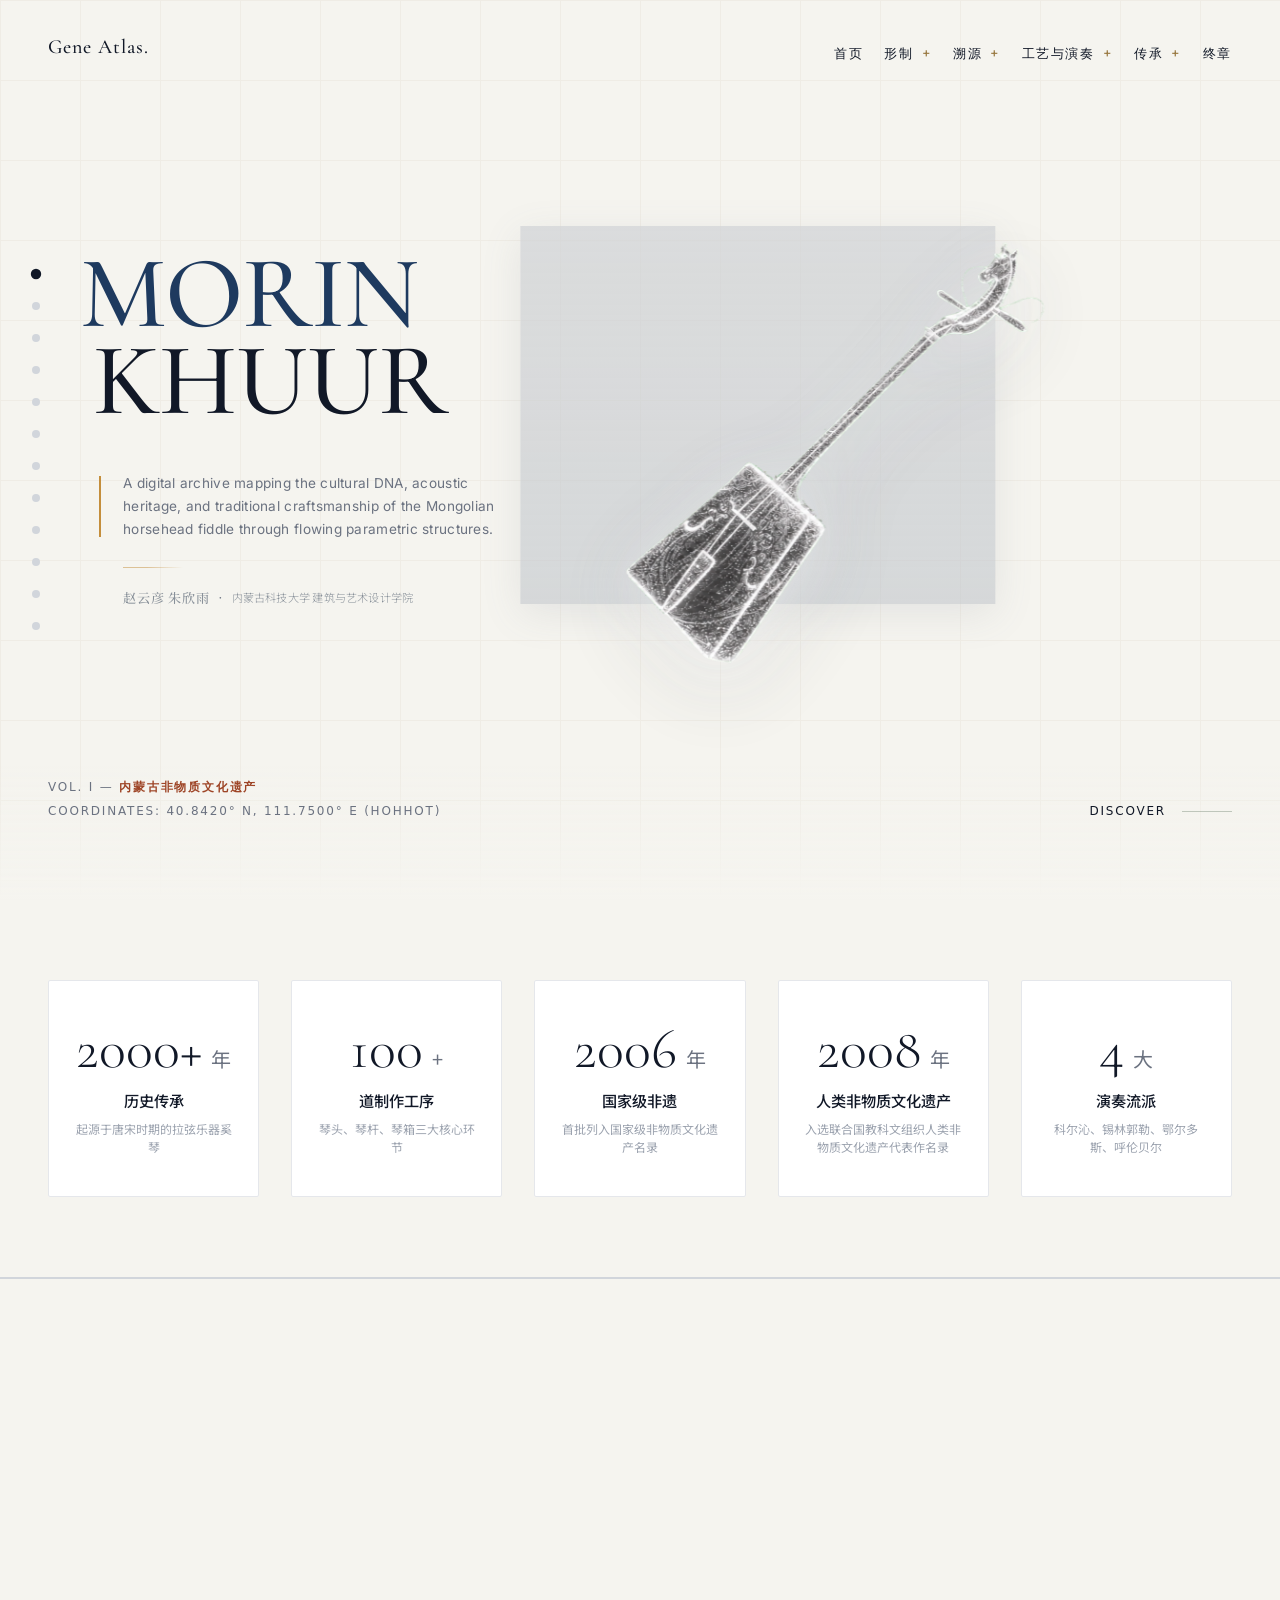
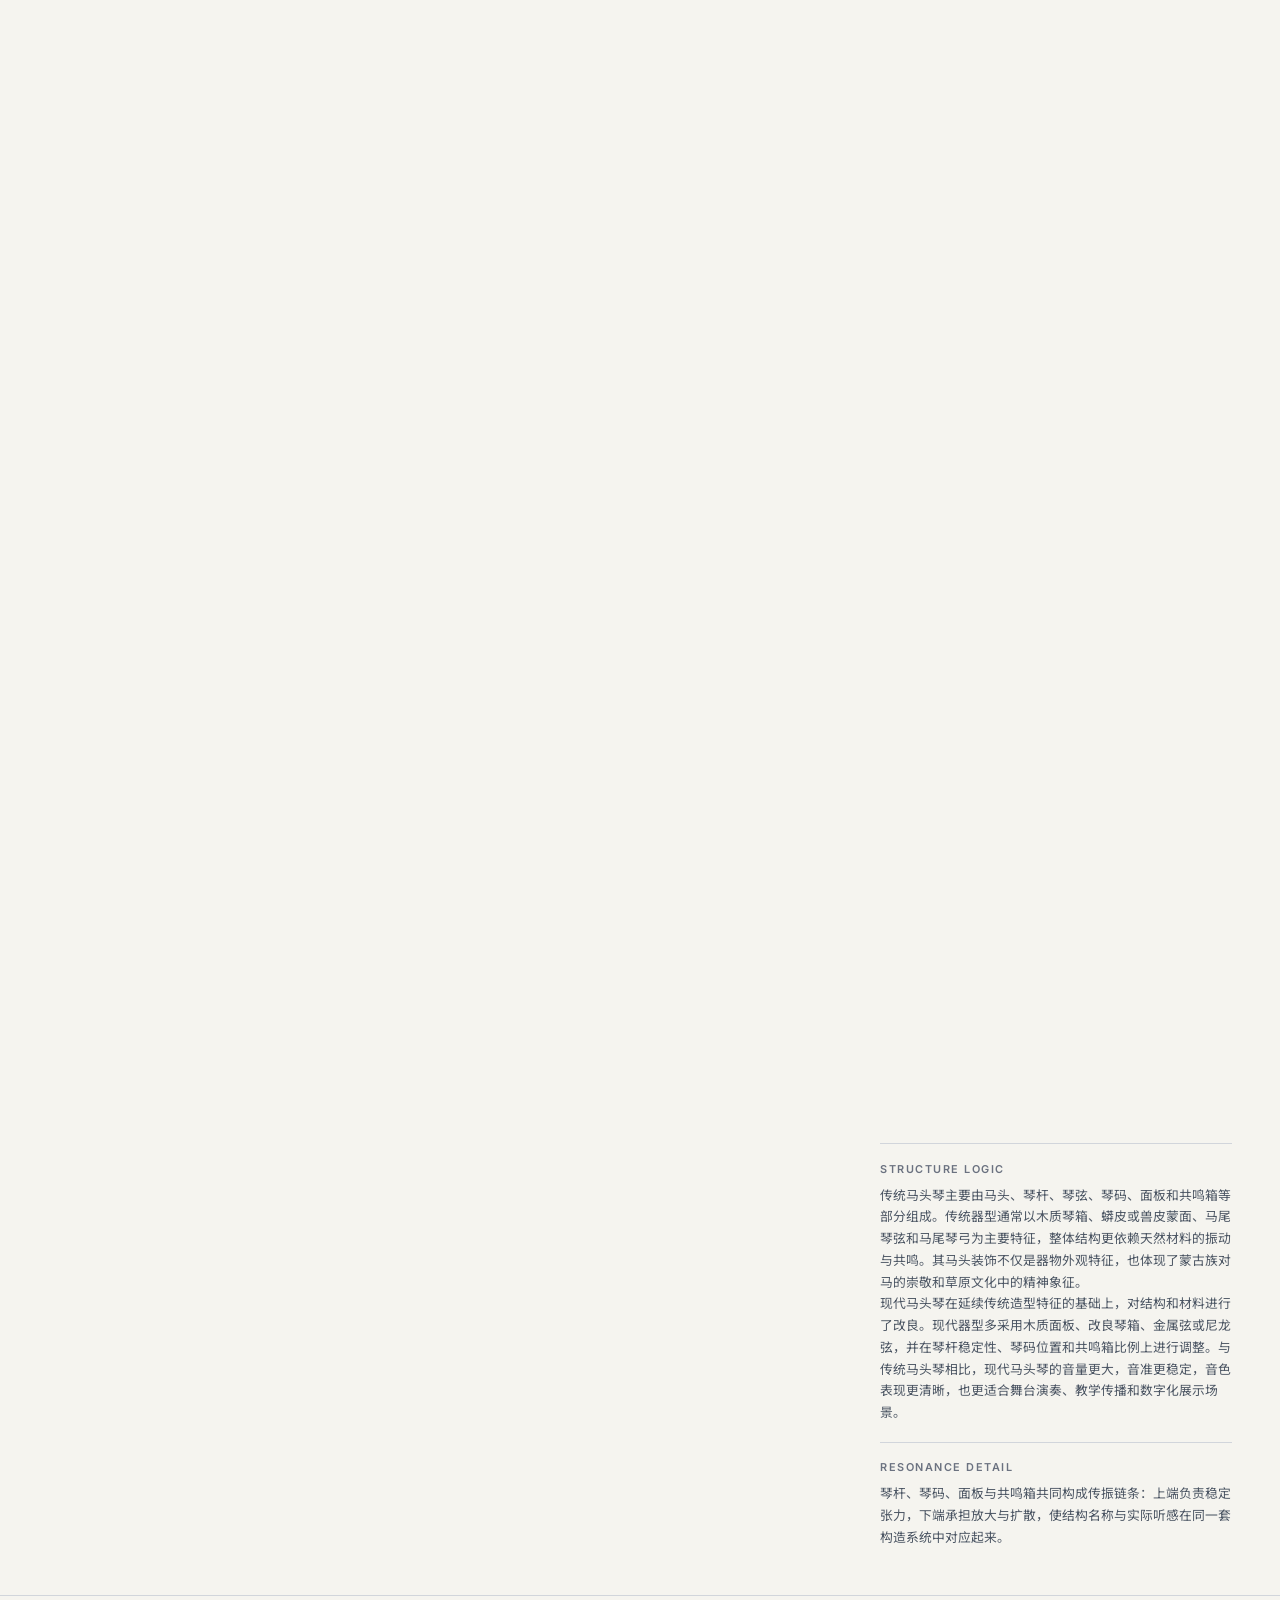
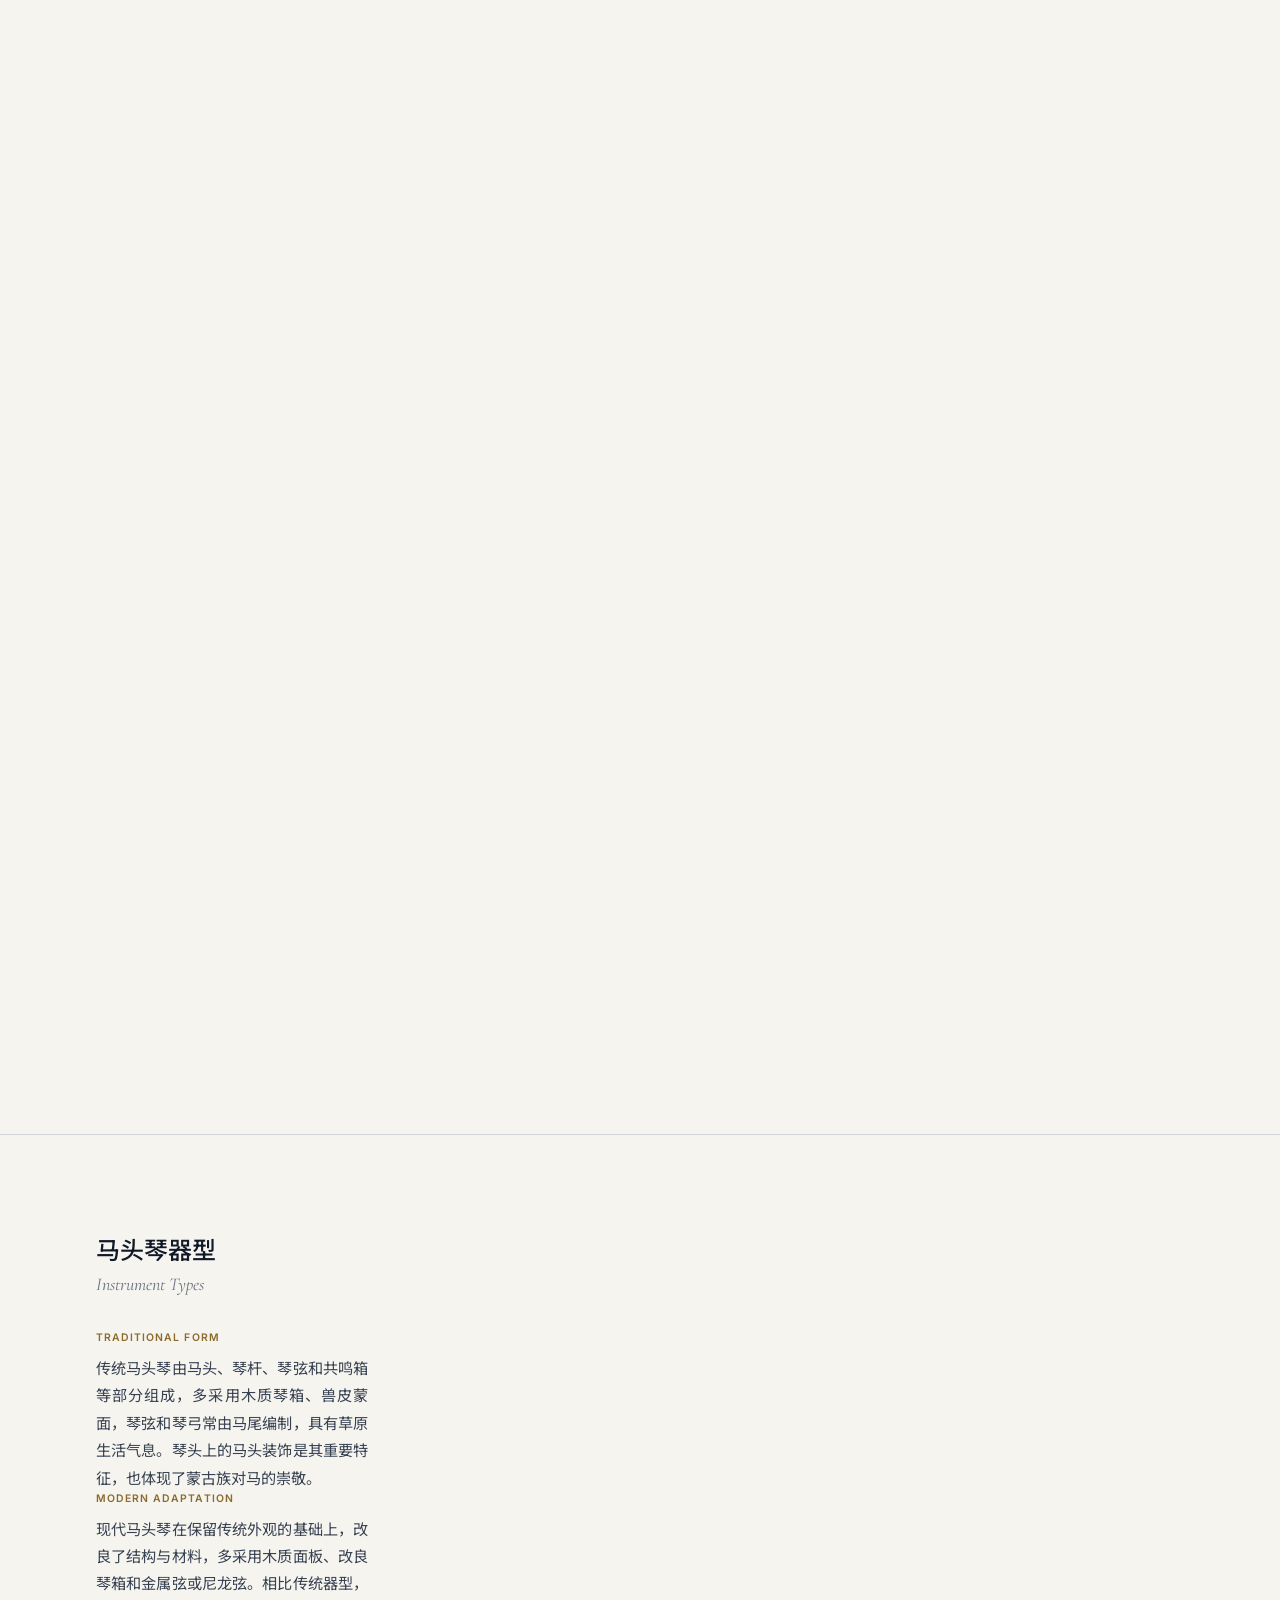
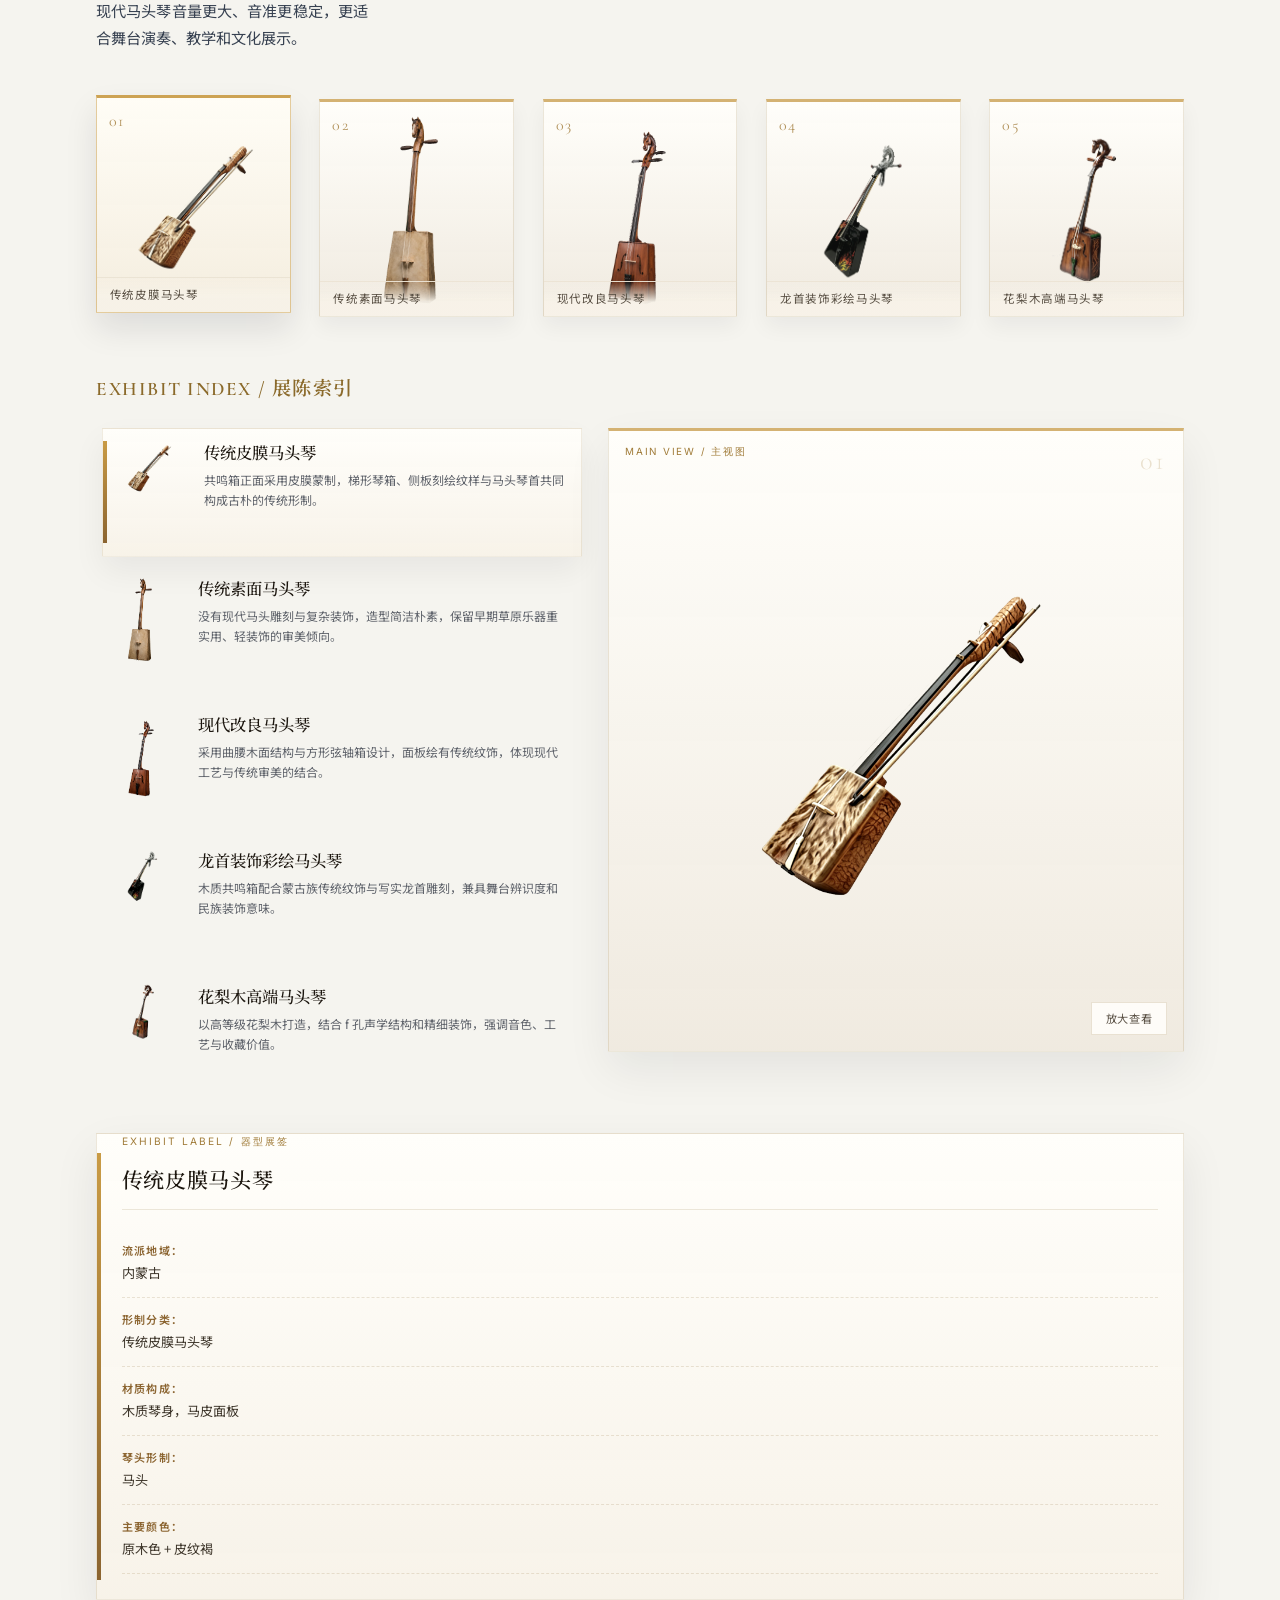
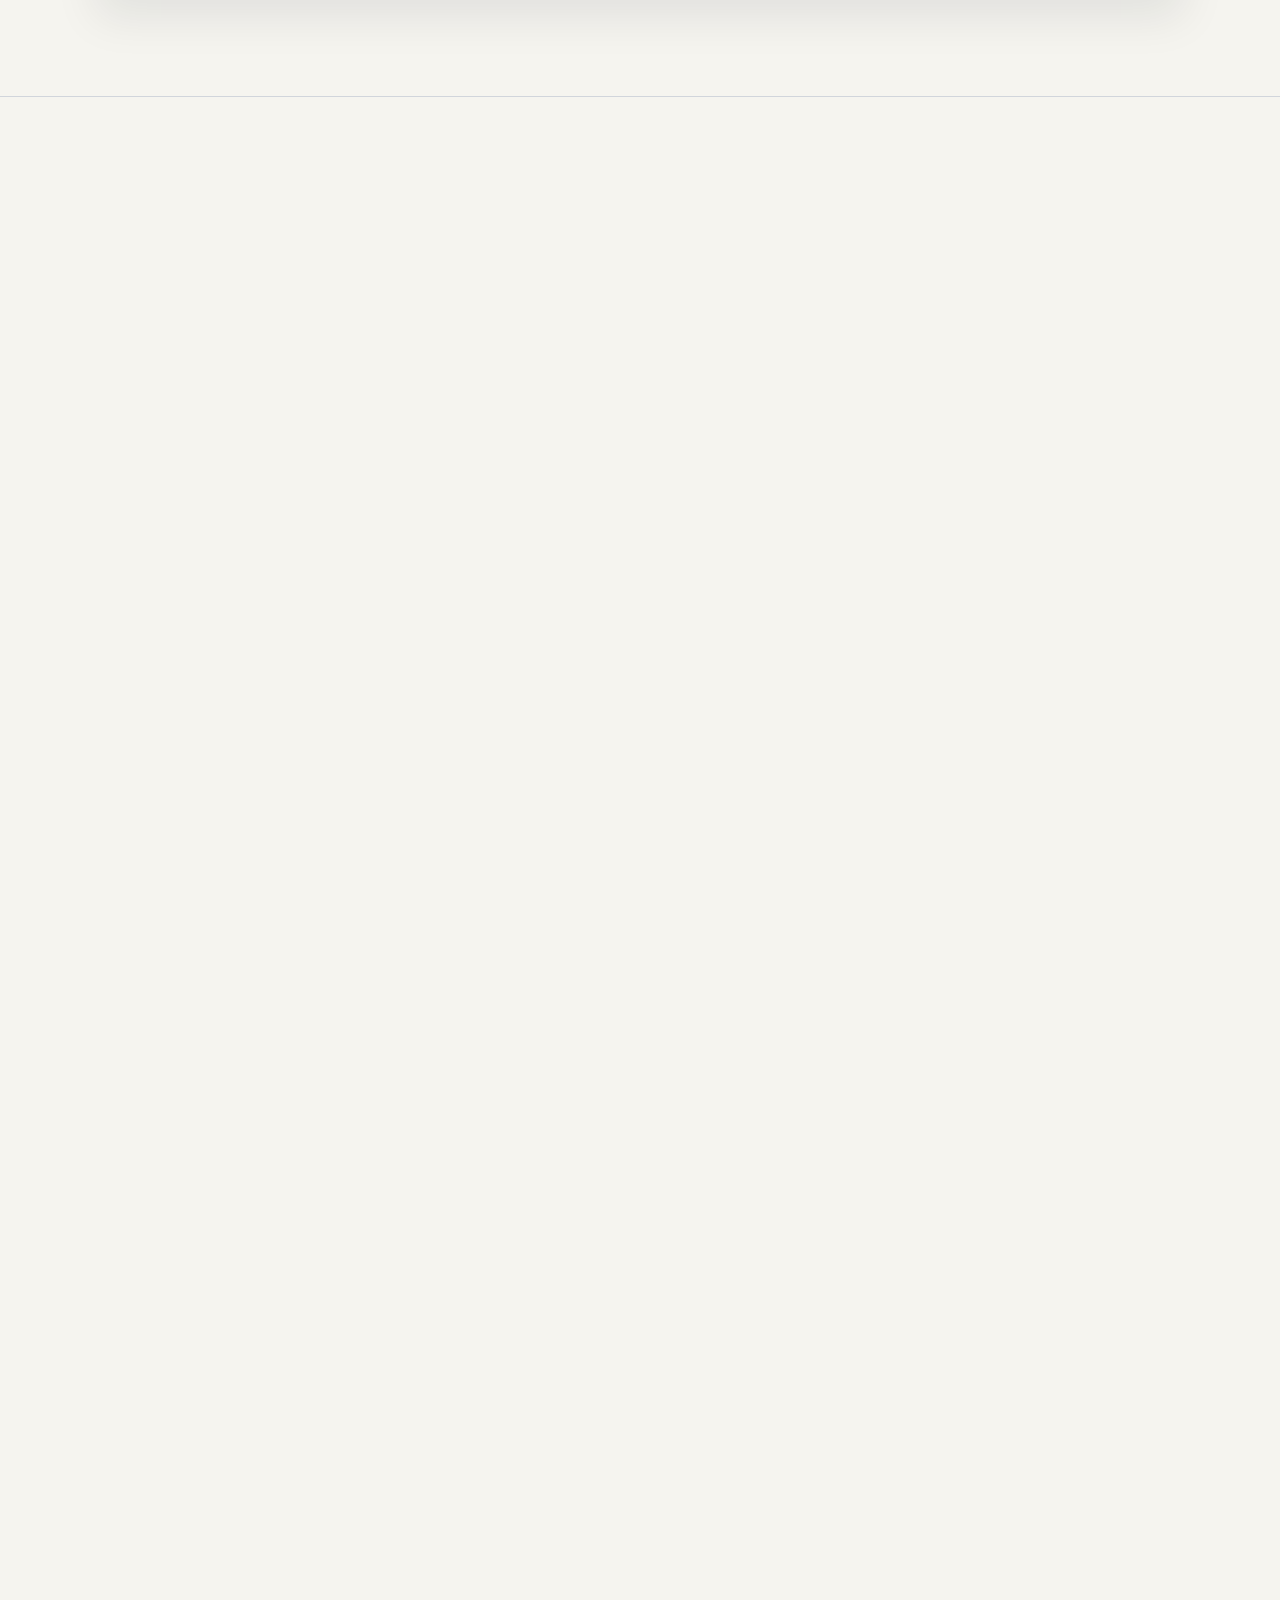
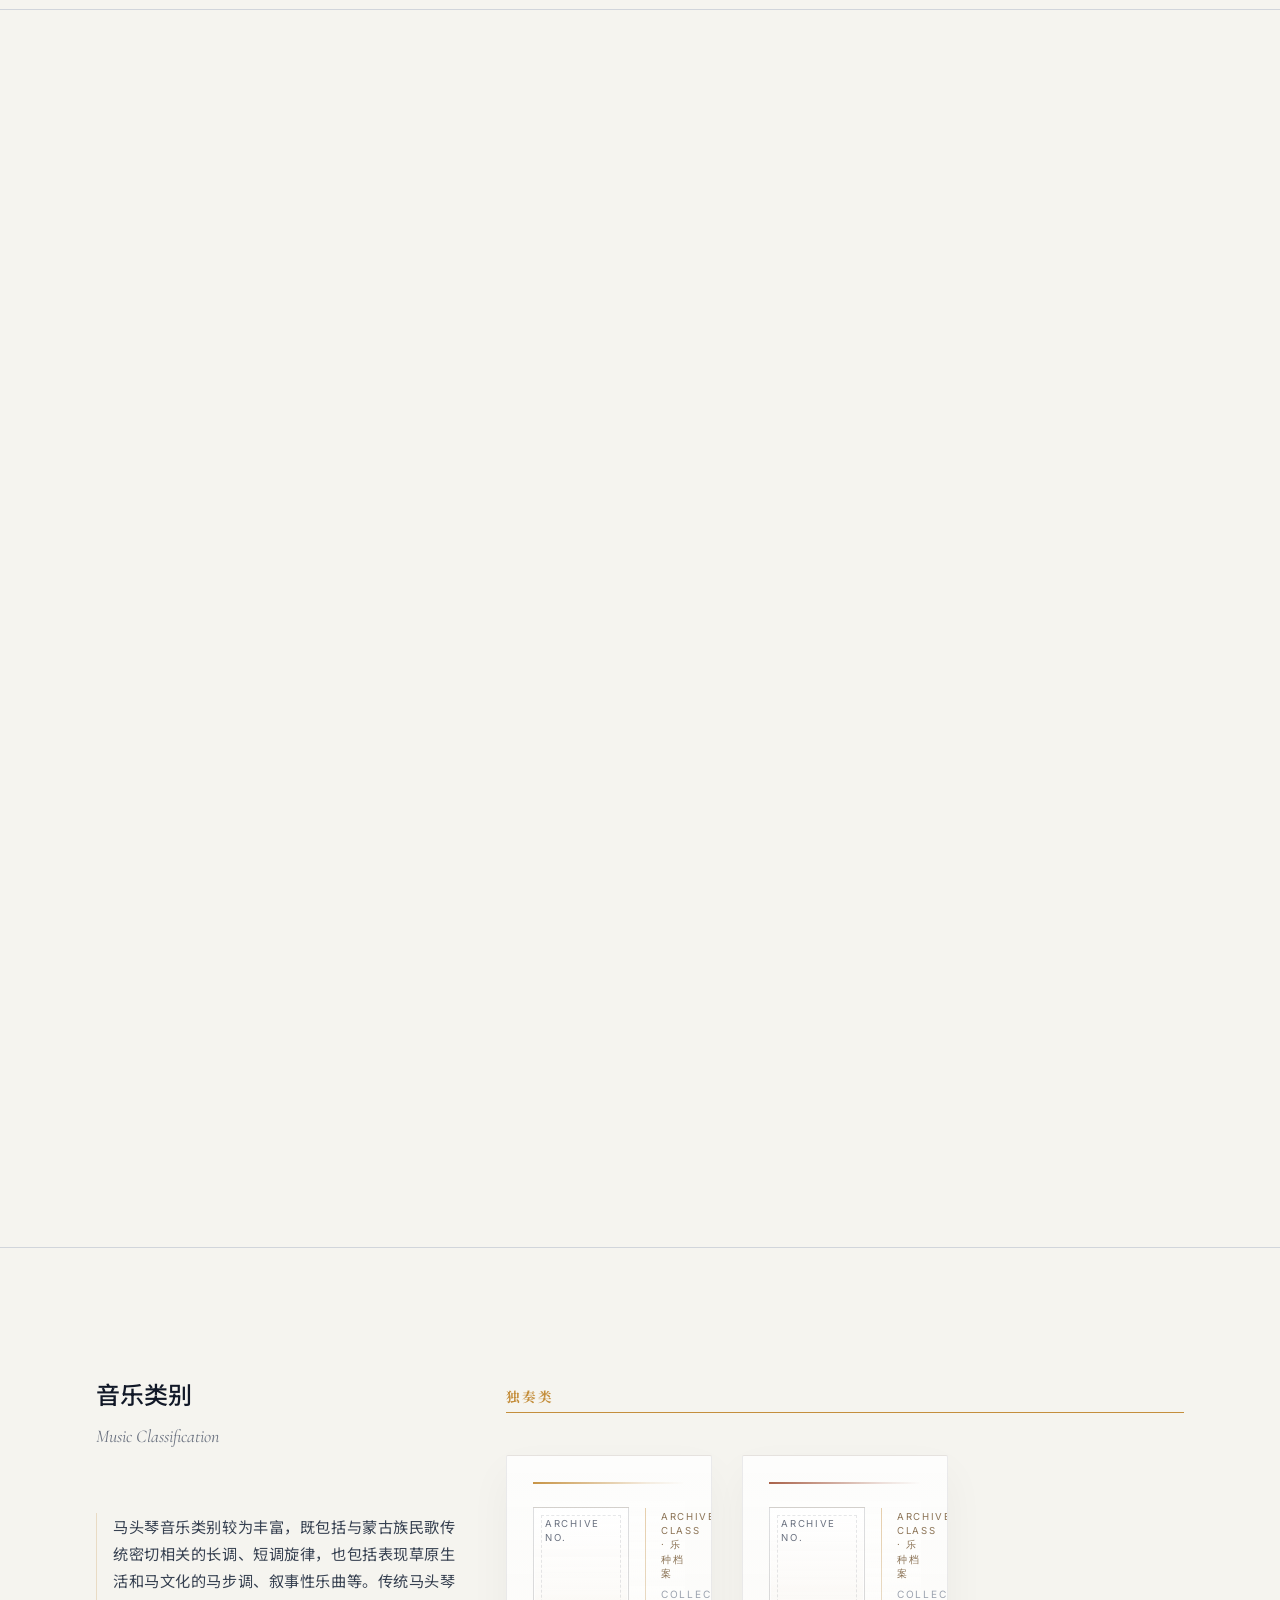
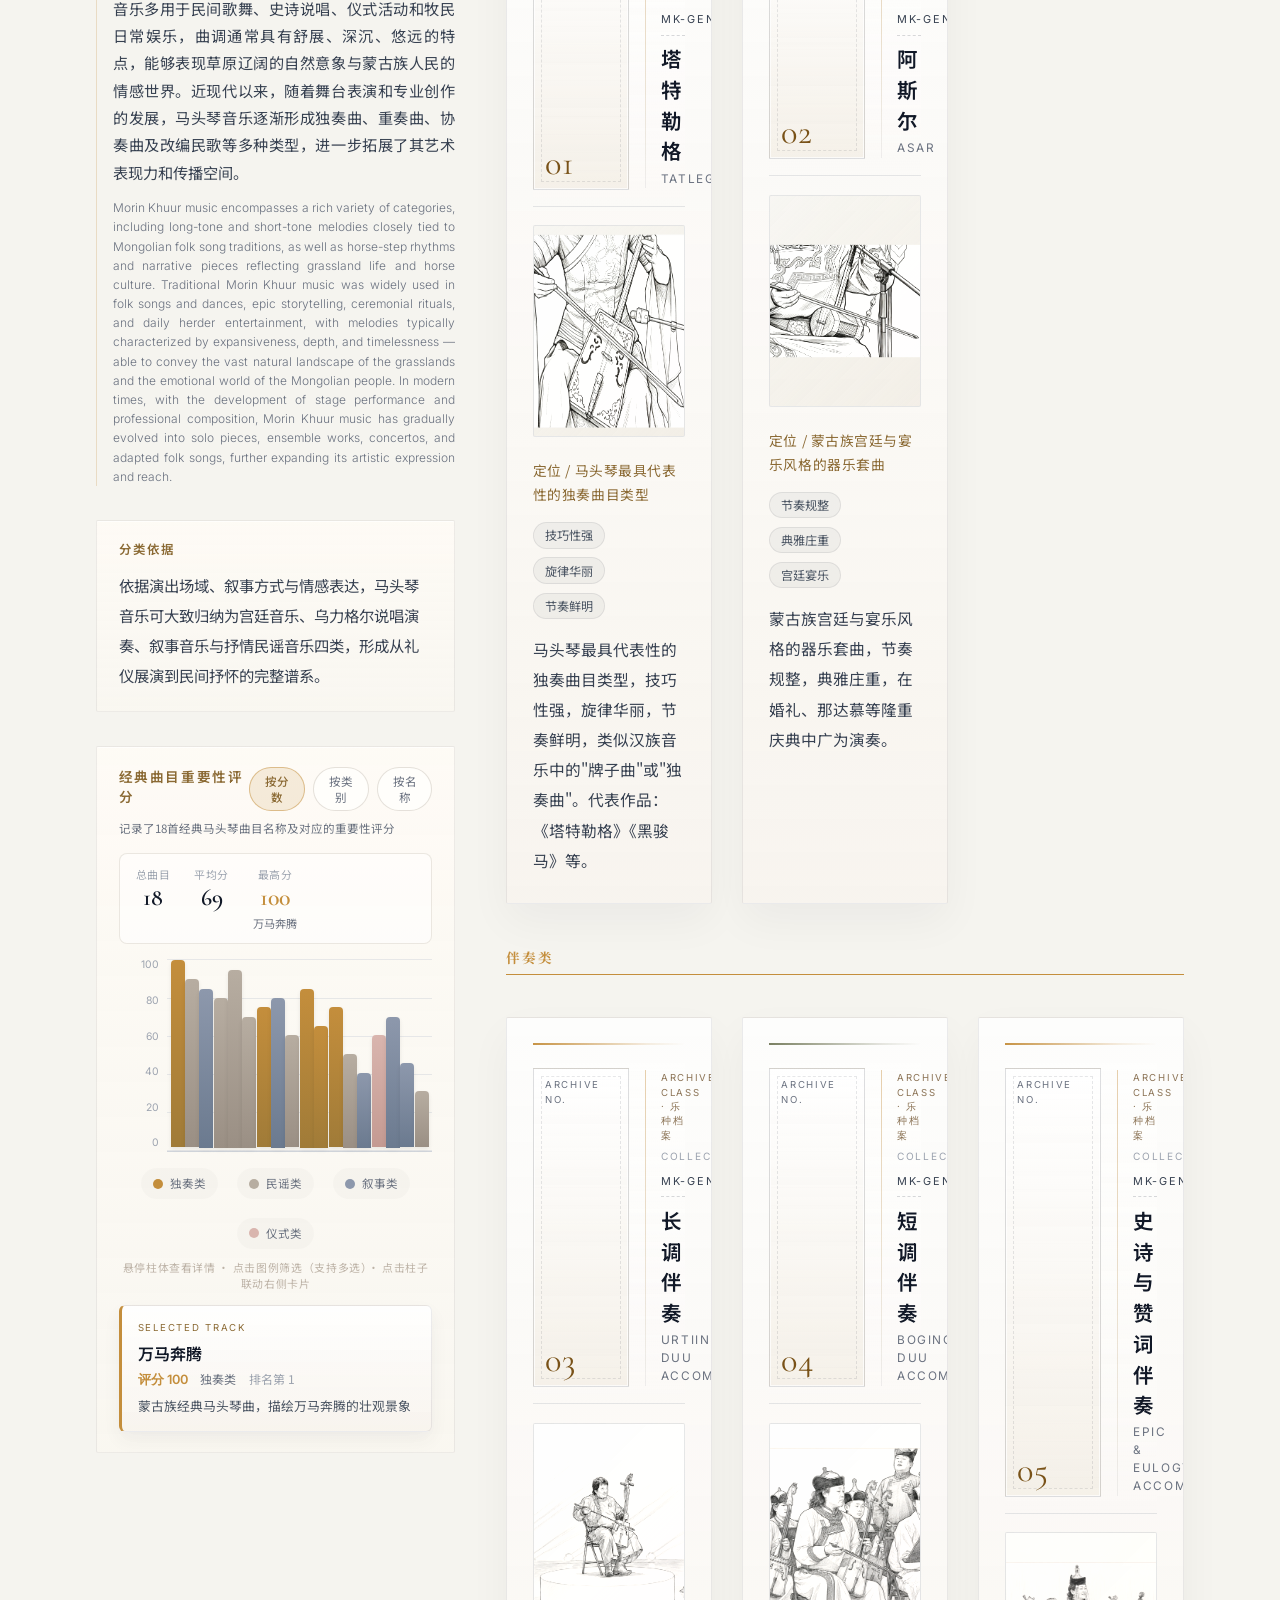
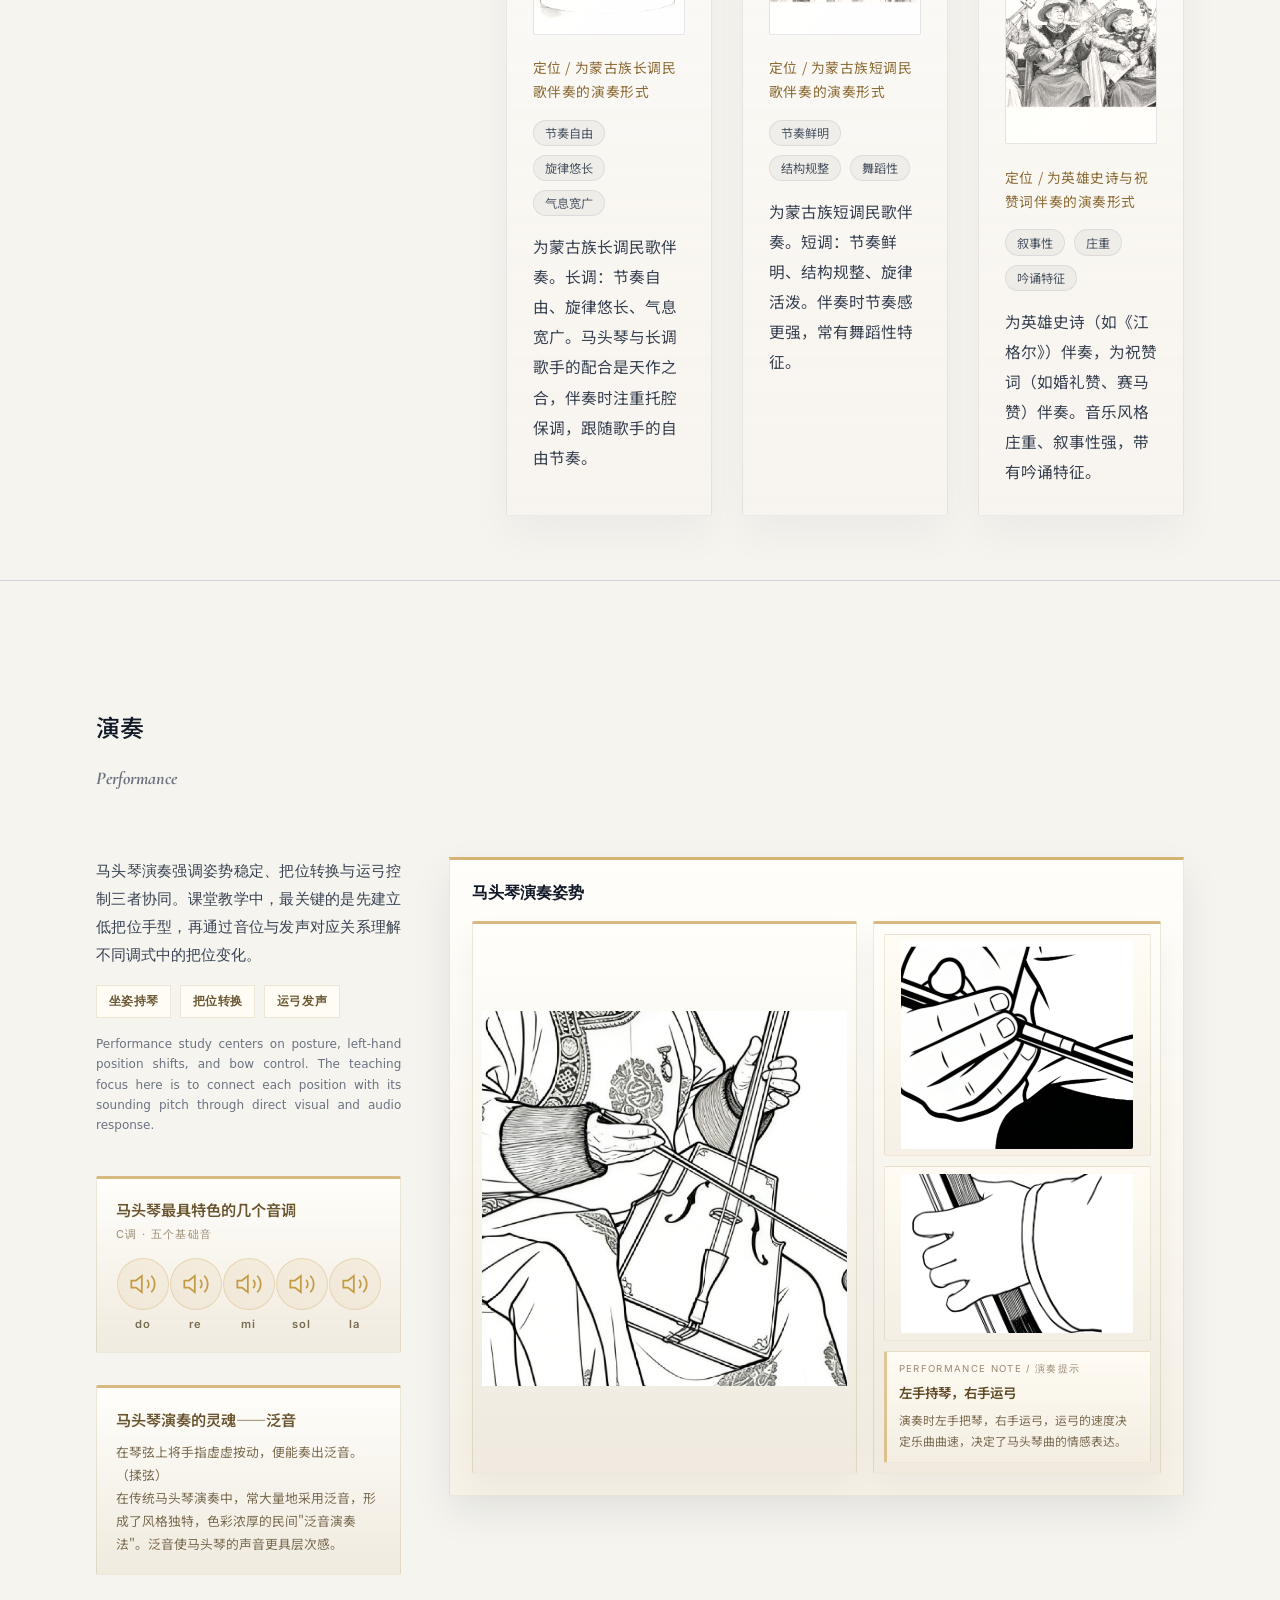
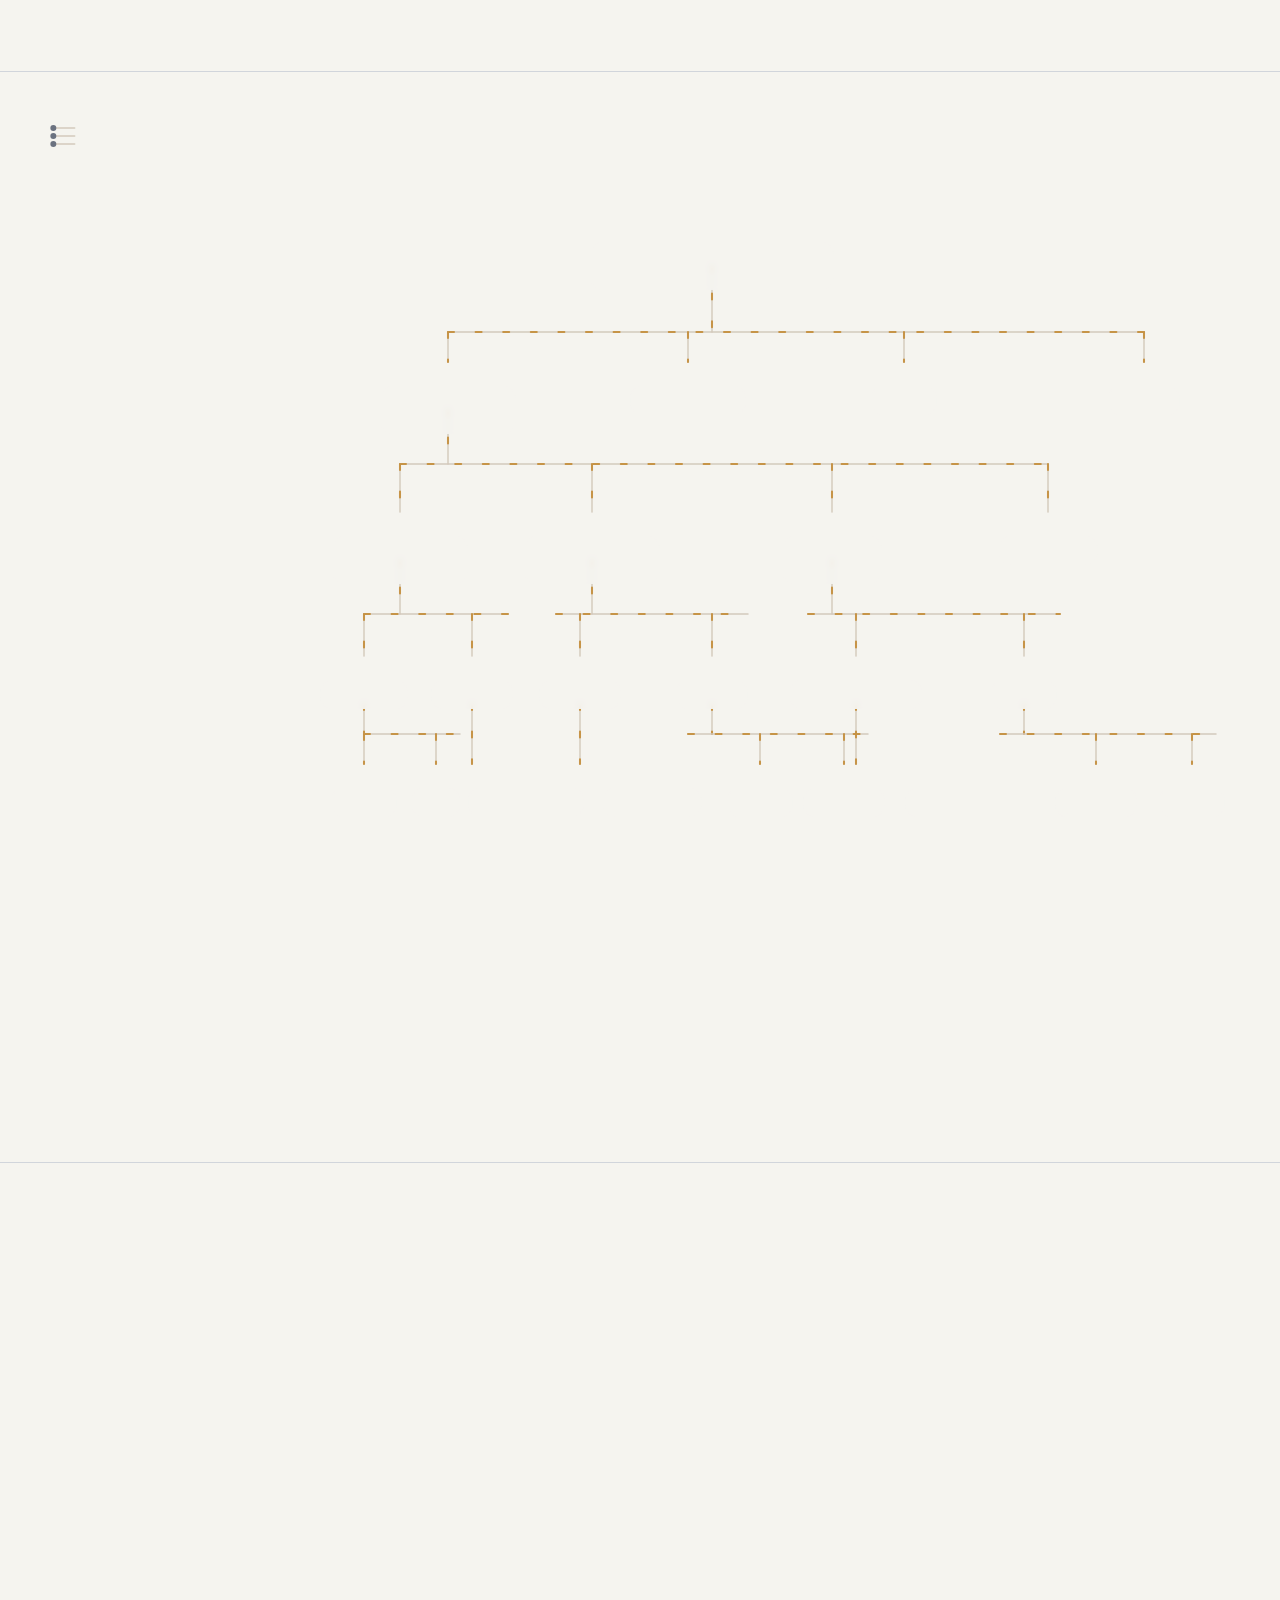
==== commit f32f1d58: "refactor: reorganize exhibition media assets" ====
--- a/index.html
+++ b/index.html
@@ -99,34 +99,34 @@
             <div class="nav-group">
                 <button class="nav-group-trigger" type="button">形制</button>
                 <div class="nav-dropdown">
-                    <a href="#anatomy"><img src="assets/nav-icons/马头琴结构.png" alt="" class="nav-dropdown-icon">马头琴结构与器型</a>
-                    <a href="#instrument-types"><img src="assets/nav-icons/马头琴样本.png" alt="" class="nav-dropdown-icon">马头琴器型</a>
-                    <a href="#patterns"><img src="assets/nav-icons/马头琴纹样.png" alt="" class="nav-dropdown-icon">装饰纹样</a>
+                    <a href="#anatomy"><img src="assets/images/interface/navigation/anatomy.png" alt="" class="nav-dropdown-icon">马头琴结构与器型</a>
+                    <a href="#instrument-types"><img src="assets/images/interface/navigation/instrument-types.png" alt="" class="nav-dropdown-icon">马头琴器型</a>
+                    <a href="#patterns"><img src="assets/images/interface/navigation/patterns.png" alt="" class="nav-dropdown-icon">装饰纹样</a>
                 </div>
             </div>
 
             <div class="nav-group">
                 <button class="nav-group-trigger" type="button">溯源</button>
                 <div class="nav-dropdown">
-                    <a href="#history"><img src="assets/nav-icons/历史脉络.png" alt="" class="nav-dropdown-icon">历史脉络</a>
-                    <a href="#culture"><img src="assets/nav-icons/文化与故事.png" alt="" class="nav-dropdown-icon">文化与故事</a>
-                    <a href="#music-classification"><img src="assets/nav-icons/音乐分类.png" alt="" class="nav-dropdown-icon">音乐分类</a>
+                    <a href="#history"><img src="assets/images/interface/navigation/history.png" alt="" class="nav-dropdown-icon">历史脉络</a>
+                    <a href="#culture"><img src="assets/images/interface/navigation/culture.png" alt="" class="nav-dropdown-icon">文化与故事</a>
+                    <a href="#music-classification"><img src="assets/images/interface/navigation/music.png" alt="" class="nav-dropdown-icon">音乐分类</a>
                 </div>
             </div>
 
             <div class="nav-group">
                 <button class="nav-group-trigger" type="button">工艺与演奏</button>
                 <div class="nav-dropdown">
-                    <a href="#craftsmanship"><img src="assets/nav-icons/制作工艺.png" alt="" class="nav-dropdown-icon">制作工艺</a>
-                    <a href="#performance"><img src="assets/nav-icons/演奏.png" alt="" class="nav-dropdown-icon">演奏</a>
+                    <a href="#craftsmanship"><img src="assets/images/interface/navigation/craftsmanship.png" alt="" class="nav-dropdown-icon">制作工艺</a>
+                    <a href="#performance"><img src="assets/images/interface/navigation/performance.png" alt="" class="nav-dropdown-icon">演奏</a>
                 </div>
             </div>
 
             <div class="nav-group">
                 <button class="nav-group-trigger" type="button">传承</button>
                 <div class="nav-dropdown">
-                    <a href="#heritage"><img src="assets/nav-icons/传承与发展.png" alt="" class="nav-dropdown-icon">传承与发展</a>
-                    <a href="#application"><img src="assets/nav-icons/应用场景.png" alt="" class="nav-dropdown-icon">应用场景</a>
+                    <a href="#heritage"><img src="assets/images/interface/navigation/heritage.png" alt="" class="nav-dropdown-icon">传承与发展</a>
+                    <a href="#application"><img src="assets/images/interface/navigation/scenes.png" alt="" class="nav-dropdown-icon">应用场景</a>
                 </div>
             </div>
 
@@ -376,7 +376,7 @@
                                         <path d="M21 15l-5-5L5 21"/>
                                     </svg>
                                 </div>
-                                <img src="assets/history/history-xiqin.jpeg" alt="奚琴" class="ppt-history-img" id="historySlideImg">
+                                <img src="assets/images/history/history-xiqin.jpeg" alt="奚琴" class="ppt-history-img" id="historySlideImg">
                             </div>
 
                             <div class="history-figure-meta">
@@ -578,7 +578,7 @@
                                 </div>
                             </div>
                             <div class="music-card-illust">
-                                <img src="assets/music-classification/tatleger.png" alt="塔特勒格插画">
+                                <img src="assets/images/music/tatleger.png" alt="塔特勒格插画">
                             </div>
                             <div class="music-card-body">
                                 <p class="music-card-position">定位 / 马头琴最具代表性的独奏曲目类型</p>
@@ -609,7 +609,7 @@
                                 </div>
                             </div>
                             <div class="music-card-illust">
-                                <img src="assets/music-classification/asar.png" alt="阿斯尔插画">
+                                <img src="assets/images/music/asar.png" alt="阿斯尔插画">
                             </div>
                             <div class="music-card-body">
                                 <p class="music-card-position">定位 / 蒙古族宫廷与宴乐风格的器乐套曲</p>
@@ -644,7 +644,7 @@
                                 </div>
                             </div>
                             <div class="music-card-illust">
-                                <img src="assets/music-classification/longsong.png" alt="长调伴奏插画">
+                                <img src="assets/images/music/longsong.png" alt="长调伴奏插画">
                             </div>
                             <div class="music-card-body">
                                 <p class="music-card-position">定位 / 为蒙古族长调民歌伴奏的演奏形式</p>
@@ -675,7 +675,7 @@
                                 </div>
                             </div>
                             <div class="music-card-illust">
-                                <img src="assets/music-classification/shortsong.png" alt="短调伴奏插画">
+                                <img src="assets/images/music/shortsong.png" alt="短调伴奏插画">
                             </div>
                             <div class="music-card-body">
                                 <p class="music-card-position">定位 / 为蒙古族短调民歌伴奏的演奏形式</p>
@@ -706,7 +706,7 @@
                                 </div>
                             </div>
                             <div class="music-card-illust">
-                                <img src="assets/music-classification/epic.png" alt="史诗与赞词伴奏插画">
+                                <img src="assets/images/music/epic.png" alt="史诗与赞词伴奏插画">
                             </div>
                             <div class="music-card-body">
                                 <p class="music-card-position">定位 / 为英雄史诗与祝赞词伴奏的演奏形式</p>
@@ -752,7 +752,7 @@
                                 <span class="type-desc">这是唯一以动物造型（马首）为琴头并以此命名的乐器。</span>
                             </div>
                             <div class="type-shape">
-                                <img src="img/动物琴头.png" alt="动物琴头" class="type-shape-img">
+                                <img src="assets/images/components/animal-headstock.png" alt="动物琴头" class="type-shape-img">
                             </div>
                         </div>
                         <div class="type-item">
@@ -762,7 +762,7 @@
                                 <span class="type-desc">区别于其他胡琴，马头琴仅有两股琴弦。传统形制下的琴弦由纯马尾毛束成—粗弦（里弦）约含130-160根，细弦（外弦）约含105-120根。以此物理构造共振出极具深度的辽阔声场。</span>
                             </div>
                             <div class="type-shape">
-                                <img src="img/两弦构造.png" alt="两弦构造" class="type-shape-img">
+                                <img src="assets/images/components/two-string-structure.png" alt="两弦构造" class="type-shape-img">
                             </div>
                         </div>
                         <div class="type-item">
@@ -772,7 +772,7 @@
                                 <span class="type-desc">马头琴具有独特的梯形共鸣箱，是其区别于其他民族拉弦乐器的核心形制特征之一。现今国内的马头琴（DB15/T 1023—2016）在尺寸与体量上，较蒙古国本土传统马头琴体量相对较小。</span>
                             </div>
                             <div class="type-shape">
-                                <img src="img/梯形琴箱.png" alt="梯形琴箱" class="type-shape-img">
+                                <img src="assets/images/components/trapezoid-soundbox.png" alt="梯形琴箱" class="type-shape-img">
                             </div>
                         </div>
                     </div>
@@ -781,7 +781,7 @@
                 <div class="section-right">
                     <div class="anatomy-visual">
                         <div class="anatomy-img-wrap">
-                            <img src="img/morin-khuur-watercolor.png" alt="马头琴结构图" class="anatomy-main-img">
+                            <img src="assets/images/components/morin-khuur-watercolor.png" alt="马头琴结构图" class="anatomy-main-img">
                             <!-- Right-side labels (main instrument) -->
                             <div class="part-label right" style="top:5.5%;">
                                 <svg class="leader-line" viewBox="0 0 157 52" width="157" height="52" aria-hidden="true"><polyline points="0,38 38,16 157,16"></polyline><circle cx="0" cy="38" r="2"></circle></svg>
@@ -889,7 +889,7 @@
                         </div>
                         <div class="craft-tab-content active" data-group="materials" data-tab="body">
                             <div class="craft-item-card" data-item="wujiaofeng">
-                                <div class="craft-item-img"><img src="assets/materials/五角桐.png" alt="五角枫"></div>
+                                <div class="craft-item-img"><img src="assets/images/materials-tools/material-01.png" alt="五角枫"></div>
                                 <div class="craft-item-info">
                                     <h5>五角枫</h5>
                                     <p class="craft-item-use">用于琴身主体制作</p>
@@ -899,7 +899,7 @@
                         </div>
                         <div class="craft-tab-content" data-group="materials" data-tab="panel">
                             <div class="craft-item-card" data-item="paotong">
-                                <div class="craft-item-img"><img src="assets/materials/泡桐.png" alt="泡桐"></div>
+                                <div class="craft-item-img"><img src="assets/images/materials-tools/material-02.png" alt="泡桐"></div>
                                 <div class="craft-item-info">
                                     <h5>泡桐</h5>
                                     <p class="craft-item-use">用于共鸣面板</p>
@@ -907,7 +907,7 @@
                                 </div>
                             </div>
                             <div class="craft-item-card" data-item="yunsan">
-                                <div class="craft-item-img"><img src="assets/materials/鱼鳞云杉.png" alt="鱼鳞云杉"></div>
+                                <div class="craft-item-img"><img src="assets/images/materials-tools/material-03.png" alt="鱼鳞云杉"></div>
                                 <div class="craft-item-info">
                                     <h5>鱼鳞云杉</h5>
                                     <p class="craft-item-use">用于高级共鸣面板</p>
@@ -917,7 +917,7 @@
                         </div>
                         <div class="craft-tab-content" data-group="materials" data-tab="aux">
                             <div class="craft-item-card" data-item="songmu">
-                                <div class="craft-item-img"><img src="assets/materials/松木.png" alt="松木"></div>
+                                <div class="craft-item-img"><img src="assets/images/materials-tools/material-04.png" alt="松木"></div>
                                 <div class="craft-item-info">
                                     <h5>松木</h5>
                                     <p class="craft-item-use">用于辅助结构部件</p>
@@ -925,7 +925,7 @@
                                 </div>
                             </div>
                             <div class="craft-item-card" data-item="liumu">
-                                <div class="craft-item-img"><img src="assets/materials/柳木.png" alt="柳木"></div>
+                                <div class="craft-item-img"><img src="assets/images/materials-tools/material-05.png" alt="柳木"></div>
                                 <div class="craft-item-info">
                                     <h5>柳木</h5>
                                     <p class="craft-item-use">用于琴码与配件</p>
@@ -945,7 +945,7 @@
                         </div>
                         <div class="craft-tab-content active" data-group="tools" data-tab="cut">
                             <div class="craft-item-card" data-item="juzi" data-steps="1,3">
-                                <div class="craft-item-img"><img src="assets/tools/锯子.png" alt="锯子"></div>
+                                <div class="craft-item-img"><img src="assets/images/materials-tools/tool-01.png" alt="锯子"></div>
                                 <div class="craft-item-info">
                                     <h5>锯子</h5>
                                     <p class="craft-item-use">板材切割</p>
@@ -953,7 +953,7 @@
                                 </div>
                             </div>
                             <div class="craft-item-card" data-item="meigongdao" data-steps="2,4,5">
-                                <div class="craft-item-img"><img src="assets/tools/美工刀.png" alt="美工刀" class="tool-img-vertical"></div>
+                                <div class="craft-item-img"><img src="assets/images/materials-tools/tool-02.png" alt="美工刀" class="tool-img-vertical"></div>
                                 <div class="craft-item-info">
                                     <h5>美工刀</h5>
                                     <p class="craft-item-use">精密切割与雕刻</p>
@@ -963,7 +963,7 @@
                         </div>
                         <div class="craft-tab-content" data-group="tools" data-tab="fix">
                             <div class="craft-item-card" data-item="dianzuan" data-steps="7,8">
-                                <div class="craft-item-img"><img src="assets/tools/电钻.png" alt="电钻" class="tool-img-vertical"></div>
+                                <div class="craft-item-img"><img src="assets/images/materials-tools/tool-03.png" alt="电钻" class="tool-img-vertical"></div>
                                 <div class="craft-item-info">
                                     <h5>电钻</h5>
                                     <p class="craft-item-use">精准钻孔与固定</p>
@@ -971,7 +971,7 @@
                                 </div>
                             </div>
                             <div class="craft-item-card" data-item="qianzi" data-steps="11">
-                                <div class="craft-item-img"><img src="assets/tools/钳子.png" alt="钳子"></div>
+                                <div class="craft-item-img"><img src="assets/images/materials-tools/tool-04.png" alt="钳子"></div>
                                 <div class="craft-item-info">
                                     <h5>钳子</h5>
                                     <p class="craft-item-use">琴弦安装与调整</p>
@@ -981,7 +981,7 @@
                         </div>
                         <div class="craft-tab-content" data-group="tools" data-tab="measure">
                             <div class="craft-item-card" data-item="junchi" data-steps="1,2">
-                                <div class="craft-item-img"><img src="assets/tools/卷尺.png" alt="卷尺" class="tool-img-vertical"></div>
+                                <div class="craft-item-img"><img src="assets/images/materials-tools/tool-05.png" alt="卷尺" class="tool-img-vertical"></div>
                                 <div class="craft-item-info">
                                     <h5>卷尺</h5>
                                     <p class="craft-item-use">精确测量与划线</p>
@@ -989,7 +989,7 @@
                                 </div>
                             </div>
                             <div class="craft-item-card" data-item="shuazi" data-steps="9">
-                                <div class="craft-item-img"><img src="assets/tools/刷子.png" alt="刷子" class="tool-img-vertical"></div>
+                                <div class="craft-item-img"><img src="assets/images/materials-tools/tool-06.png" alt="刷子" class="tool-img-vertical"></div>
                                 <div class="craft-item-info">
                                     <h5>刷子</h5>
                                     <p class="craft-item-use">打磨与上漆</p>
@@ -999,7 +999,7 @@
                         </div>
                         <div class="craft-tab-content" data-group="tools" data-tab="all">
                             <div class="craft-item-card craft-item-card-wide" data-item="gelei" data-steps="1,2,3,4,5,6,7,8,9,10,11,12">
-                                <div class="craft-item-img craft-item-img-wide"><img src="assets/tools/各类工具.png" alt="各类工具" class="tool-img-horizontal"></div>
+                                <div class="craft-item-img craft-item-img-wide"><img src="assets/images/materials-tools/tool-07.png" alt="各类工具" class="tool-img-horizontal"></div>
                                 <div class="craft-item-info craft-item-info-wide">
                                     <h5>各类工具</h5>
                                     <p class="craft-item-use">贯穿全流程</p>
@@ -1014,7 +1014,7 @@
                         <div class="craft-card">
                             <div class="craft-card-inner">
                                 <div class="craft-card-front">
-                                    <img src="assets/craft/1.png" alt="选取板材">
+                                    <img src="assets/images/crafts/craft-step-01.png" alt="选取板材">
                                     <span class="craft-label">1. 选取板材</span>
                                 </div>
                                 <div class="craft-card-back">
@@ -1027,7 +1027,7 @@
                         <div class="craft-card">
                             <div class="craft-card-inner">
                                 <div class="craft-card-front">
-                                    <img src="assets/craft/2.png" alt="绘制形状">
+                                    <img src="assets/images/crafts/craft-step-02.png" alt="绘制形状">
                                     <span class="craft-label">2. 绘制形状</span>
                                 </div>
                                 <div class="craft-card-back">
@@ -1040,7 +1040,7 @@
                         <div class="craft-card">
                             <div class="craft-card-inner">
                                 <div class="craft-card-front">
-                                    <img src="assets/craft/3.png" alt="切割板材">
+                                    <img src="assets/images/crafts/craft-step-03.png" alt="切割板材">
                                     <span class="craft-label">3. 切割板材</span>
                                 </div>
                                 <div class="craft-card-back">
@@ -1053,7 +1053,7 @@
                         <div class="craft-card">
                             <div class="craft-card-inner">
                                 <div class="craft-card-front">
-                                    <img src="assets/craft/4.png" alt="打磨边缘">
+                                    <img src="assets/images/crafts/craft-step-04.png" alt="打磨边缘">
                                     <span class="craft-label">4. 打磨边缘</span>
                                 </div>
                                 <div class="craft-card-back">
@@ -1066,7 +1066,7 @@
                         <div class="craft-card">
                             <div class="craft-card-inner">
                                 <div class="craft-card-front">
-                                    <img src="assets/craft/5.png" alt="固定装饰">
+                                    <img src="assets/images/crafts/craft-step-05.png" alt="固定装饰">
                                     <span class="craft-label">5. 固定装饰</span>
                                 </div>
                                 <div class="craft-card-back">
@@ -1079,7 +1079,7 @@
                         <div class="craft-card">
                             <div class="craft-card-inner">
                                 <div class="craft-card-front">
-                                    <img src="assets/craft/6.png" alt="深入雕刻马头">
+                                    <img src="assets/images/crafts/craft-step-06.png" alt="深入雕刻马头">
                                     <span class="craft-label">6. 深入雕刻马头</span>
                                 </div>
                                 <div class="craft-card-back">
@@ -1092,7 +1092,7 @@
                         <div class="craft-card">
                             <div class="craft-card-inner">
                                 <div class="craft-card-front">
-                                    <img src="assets/craft/7.png" alt="制作调音背板">
+                                    <img src="assets/images/crafts/craft-step-07.png" alt="制作调音背板">
                                     <span class="craft-label">7. 制作调音背板</span>
                                 </div>
                                 <div class="craft-card-back">
@@ -1105,7 +1105,7 @@
                         <div class="craft-card">
                             <div class="craft-card-inner">
                                 <div class="craft-card-front">
-                                    <img src="assets/craft/8.png" alt="固定背板">
+                                    <img src="assets/images/crafts/craft-step-08.png" alt="固定背板">
                                     <span class="craft-label">8. 固定背板</span>
                                 </div>
                                 <div class="craft-card-back">
@@ -1118,7 +1118,7 @@
                         <div class="craft-card">
                             <div class="craft-card-inner">
                                 <div class="craft-card-front">
-                                    <img src="assets/craft/9.png" alt="背板上漆">
+                                    <img src="assets/images/crafts/craft-step-09.png" alt="背板上漆">
                                     <span class="craft-label">9. 背板上漆</span>
                                 </div>
                                 <div class="craft-card-back">
@@ -1131,7 +1131,7 @@
                         <div class="craft-card">
                             <div class="craft-card-inner">
                                 <div class="craft-card-front">
-                                    <img src="assets/craft/10.png" alt="琴杆找平">
+                                    <img src="assets/images/crafts/craft-step-10.png" alt="琴杆找平">
                                     <span class="craft-label">10. 琴杆找平</span>
                                 </div>
                                 <div class="craft-card-back">
@@ -1144,7 +1144,7 @@
                         <div class="craft-card">
                             <div class="craft-card-inner">
                                 <div class="craft-card-front">
-                                    <img src="assets/craft/11.png" alt="琴身上弦">
+                                    <img src="assets/images/crafts/craft-step-11.png" alt="琴身上弦">
                                     <span class="craft-label">11. 琴身上弦</span>
                                 </div>
                                 <div class="craft-card-back">
@@ -1157,7 +1157,7 @@
                         <div class="craft-card">
                             <div class="craft-card-inner">
                                 <div class="craft-card-front">
-                                    <img src="assets/craft/12.png" alt="马头琴调音">
+                                    <img src="assets/images/crafts/craft-step-12.png" alt="马头琴调音">
                                     <span class="craft-label">12. 马头琴调音</span>
                                 </div>
                                 <div class="craft-card-back">
@@ -1219,19 +1219,19 @@
                     <!-- 上排：器型图片画廊 -->
                     <div class="patterns-gallery-row">
                         <div class="patterns-gallery-item active" data-type="shouwen">
-                            <img src="assets/patterns/寿字纹.png" alt="寿字纹">
+                            <img src="assets/images/patterns/pattern-01.png" alt="寿字纹">
                         </div>
                         <div class="patterns-gallery-item" data-type="yunwen">
-                            <img src="assets/patterns/云纹.png" alt="云纹">
+                            <img src="assets/images/patterns/pattern-02.png" alt="云纹">
                         </div>
                         <div class="patterns-gallery-item" data-type="jiwen">
-                            <img src="assets/patterns/犄纹.png" alt="犄纹">
+                            <img src="assets/images/patterns/pattern-03.png" alt="犄纹">
                         </div>
                         <div class="patterns-gallery-item" data-type="panchangwen">
-                            <img src="assets/patterns/盘肠纹.png" alt="盘肠纹">
+                            <img src="assets/images/patterns/pattern-04.png" alt="盘肠纹">
                         </div>
                         <div class="patterns-gallery-item" data-type="huiwen">
-                            <img src="assets/patterns/回纹.png" alt="回纹">
+                            <img src="assets/images/patterns/pattern-05.png" alt="回纹">
                         </div>
                     </div>
 
@@ -1243,7 +1243,7 @@
 
                             <div class="patterns-type-item active" data-type="shouwen">
                                 <div class="patterns-type-svg">
-                                    <img src="assets/patterns/寿字纹.png" alt="寿字纹" style="width: 100%; height: auto;">
+                                    <img src="assets/images/patterns/pattern-01.png" alt="寿字纹" style="width: 100%; height: auto;">
                                 </div>
                                 <div class="patterns-type-info">
                                     <div class="patterns-type-name">寿字纹</div>
@@ -1253,7 +1253,7 @@
 
                             <div class="patterns-type-item" data-type="yunwen">
                                 <div class="patterns-type-svg">
-                                    <img src="assets/patterns/云纹.png" alt="云纹" style="width: 100%; height: auto;">
+                                    <img src="assets/images/patterns/pattern-02.png" alt="云纹" style="width: 100%; height: auto;">
                                 </div>
                                 <div class="patterns-type-info">
                                     <div class="patterns-type-name">云纹</div>
@@ -1263,7 +1263,7 @@
 
                             <div class="patterns-type-item" data-type="jiwen">
                                 <div class="patterns-type-svg">
-                                    <img src="assets/patterns/犄纹.png" alt="犄纹" style="width: 100%; height: auto;">
+                                    <img src="assets/images/patterns/pattern-03.png" alt="犄纹" style="width: 100%; height: auto;">
                                 </div>
                                 <div class="patterns-type-info">
                                     <div class="patterns-type-name">犄纹</div>
@@ -1273,7 +1273,7 @@
 
                             <div class="patterns-type-item" data-type="panchangwen">
                                 <div class="patterns-type-svg">
-                                    <img src="assets/patterns/盘肠纹.png" alt="盘肠纹" style="width: 100%; height: auto;">
+                                    <img src="assets/images/patterns/pattern-04.png" alt="盘肠纹" style="width: 100%; height: auto;">
                                 </div>
                                 <div class="patterns-type-info">
                                     <div class="patterns-type-name">盘长纹（盘肠纹）</div>
@@ -1283,7 +1283,7 @@
 
                             <div class="patterns-type-item" data-type="huiwen">
                                 <div class="patterns-type-svg">
-                                    <img src="assets/patterns/回纹.png" alt="回纹" style="width: 100%; height: auto;">
+                                    <img src="assets/images/patterns/pattern-05.png" alt="回纹" style="width: 100%; height: auto;">
                                 </div>
                                 <div class="patterns-type-info">
                                     <div class="patterns-type-name">回纹</div>
@@ -1296,7 +1296,7 @@
                         <!-- 中列：大图预览 -->
                         <div class="patterns-preview">
                             <div class="patterns-preview-box">
-                                <img id="patternsPreviewImg" src="assets/patterns/寿字纹.png" alt="寿字纹预览">
+                                <img id="patternsPreviewImg" src="assets/images/patterns/pattern-01.png" alt="寿字纹预览">
                             </div>
                         </div>
 
@@ -1353,40 +1353,40 @@
                     <p>从传统皮膜到现代定制，器型与装饰风格在同一展墙中并置呈现。</p>
                 </div>
                 <div class="instrument-shape-strip" aria-label="马头琴琴箱器型展示">
-                    <figure class="active" data-instrument="traditional-skin"><img src="assets/instrument-types/cover_001.png" alt="传统皮膜马头琴"><figcaption>传统皮膜马头琴</figcaption></figure>
-                    <figure data-instrument="plain-traditional"><img src="assets/instrument-types/传统素面马头琴.png" alt="传统素面马头琴"><figcaption>传统素面马头琴</figcaption></figure>
-                    <figure data-instrument="modern-wood"><img src="assets/instrument-types/现代改良马头琴.png" alt="现代改良马头琴"><figcaption>现代改良马头琴</figcaption></figure>
-                    <figure data-instrument="dragon-painted"><img src="assets/instrument-types/龙首装饰彩绘马头琴样本.png" alt="龙首装饰彩绘马头琴"><figcaption>龙首装饰彩绘马头琴</figcaption></figure>
-                    <figure data-instrument="rosewood-deluxe"><img src="assets/instrument-types/cover_012.png" alt="花梨木高端马头琴"><figcaption>花梨木高端马头琴</figcaption></figure>
+                    <figure class="active" data-instrument="traditional-skin"><img src="assets/images/instruments/traditional-skin.png" alt="传统皮膜马头琴"><figcaption>传统皮膜马头琴</figcaption></figure>
+                    <figure data-instrument="plain-traditional"><img src="assets/images/instruments/plain-traditional.png" alt="传统素面马头琴"><figcaption>传统素面马头琴</figcaption></figure>
+                    <figure data-instrument="modern-wood"><img src="assets/images/instruments/modern-wood.png" alt="现代改良马头琴"><figcaption>现代改良马头琴</figcaption></figure>
+                    <figure data-instrument="dragon-painted"><img src="assets/images/instruments/dragon-painted.png" alt="龙首装饰彩绘马头琴"><figcaption>龙首装饰彩绘马头琴</figcaption></figure>
+                    <figure data-instrument="rosewood-deluxe"><img src="assets/images/instruments/rosewood-deluxe.png" alt="花梨木高端马头琴"><figcaption>花梨木高端马头琴</figcaption></figure>
                 </div>
 
                 <div class="instrument-kind-title"><span>EXHIBIT INDEX / 展陈索引</span></div>
                 <div class="instrument-kind-layout">
                     <div class="instrument-kind-list">
-                        <article class="instrument-kind-item active" data-instrument="traditional-skin" data-title="传统皮膜马头琴" data-image="assets/instrument-types/cover_001.png" data-region="内蒙古" data-category="传统皮膜马头琴" data-material="木质琴身，马皮面板" data-head="马头" data-pattern="侧板刻绘纹样" data-meaning="草原文化的象征" data-color="原木色 + 皮纹褐">
-                            <img src="assets/instrument-types/cover_001.png" alt="传统皮膜马头琴">
+                        <article class="instrument-kind-item active" data-instrument="traditional-skin" data-title="传统皮膜马头琴" data-image="assets/images/instruments/traditional-skin.png" data-region="内蒙古" data-category="传统皮膜马头琴" data-material="木质琴身，马皮面板" data-head="马头" data-pattern="侧板刻绘纹样" data-meaning="草原文化的象征" data-color="原木色 + 皮纹褐">
+                            <img src="assets/images/instruments/traditional-skin.png" alt="传统皮膜马头琴">
                             <div><h3>传统皮膜马头琴</h3><p>共鸣箱正面采用皮膜蒙制，梯形琴箱、侧板刻绘纹样与马头琴首共同构成古朴的传统形制。</p></div>
                         </article>
-                        <article class="instrument-kind-item" data-instrument="plain-traditional" data-title="传统素面马头琴" data-image="assets/instrument-types/传统素面马头琴.png" data-region="内蒙古" data-category="传统素面马头琴" data-material="桐木面板（或羊皮面 / 木面）、硬木琴杆" data-head="简化首部造型" data-pattern="无明显纹饰" data-meaning="早期草原乐器的朴素实用观" data-color="黑色 + 原木褐色">
-                            <img src="assets/instrument-types/传统素面马头琴.png" alt="传统素面马头琴">
+                        <article class="instrument-kind-item" data-instrument="plain-traditional" data-title="传统素面马头琴" data-image="assets/images/instruments/plain-traditional.png" data-region="内蒙古" data-category="传统素面马头琴" data-material="桐木面板（或羊皮面 / 木面）、硬木琴杆" data-head="简化首部造型" data-pattern="无明显纹饰" data-meaning="早期草原乐器的朴素实用观" data-color="黑色 + 原木褐色">
+                            <img src="assets/images/instruments/plain-traditional.png" alt="传统素面马头琴">
                             <div><h3>传统素面马头琴</h3><p>没有现代马头雕刻与复杂装饰，造型简洁朴素，保留早期草原乐器重实用、轻装饰的审美倾向。</p></div>
                         </article>
-                        <article class="instrument-kind-item" data-instrument="modern-wood" data-title="现代改良马头琴" data-image="assets/instrument-types/现代改良马头琴.png" data-region="内蒙古 / 现代工坊" data-category="曲腰木面马头琴" data-material="全木质（面板、背板、侧板）" data-head="方首机械轴" data-pattern="面板浮雕 / 刻绘图案" data-meaning="传统与现代的融合" data-color="红棕色（清漆）">
-                            <img src="assets/instrument-types/现代改良马头琴.png" alt="现代改良马头琴">
+                        <article class="instrument-kind-item" data-instrument="modern-wood" data-title="现代改良马头琴" data-image="assets/images/instruments/modern-wood.png" data-region="内蒙古 / 现代工坊" data-category="曲腰木面马头琴" data-material="全木质（面板、背板、侧板）" data-head="方首机械轴" data-pattern="面板浮雕 / 刻绘图案" data-meaning="传统与现代的融合" data-color="红棕色（清漆）">
+                            <img src="assets/images/instruments/modern-wood.png" alt="现代改良马头琴">
                             <div><h3>现代改良马头琴</h3><p>采用曲腰木面结构与方形弦轴箱设计，面板绘有传统纹饰，体现现代工艺与传统审美的结合。</p></div>
                         </article>
-                        <article class="instrument-kind-item" data-instrument="dragon-painted" data-title="龙首装饰彩绘马头琴" data-image="assets/instrument-types/龙首装饰彩绘马头琴样本.png" data-region="内蒙古 / 现代工艺" data-category="彩绘龙首马头琴" data-material="木质琴体，彩绘共鸣箱" data-head="彩绘龙首" data-pattern="高饱和龙纹与装饰彩绘" data-meaning="舞台视觉与吉祥守护的结合" data-color="黑色 + 金色 + 绿松石色点缀">
-                            <img src="assets/instrument-types/龙首装饰彩绘马头琴样本.png" alt="龙首装饰彩绘马头琴">
+                        <article class="instrument-kind-item" data-instrument="dragon-painted" data-title="龙首装饰彩绘马头琴" data-image="assets/images/instruments/dragon-painted.png" data-region="内蒙古 / 现代工艺" data-category="彩绘龙首马头琴" data-material="木质琴体，彩绘共鸣箱" data-head="彩绘龙首" data-pattern="高饱和龙纹与装饰彩绘" data-meaning="舞台视觉与吉祥守护的结合" data-color="黑色 + 金色 + 绿松石色点缀">
+                            <img src="assets/images/instruments/dragon-painted.png" alt="龙首装饰彩绘马头琴">
                             <div><h3>龙首装饰彩绘马头琴</h3><p>木质共鸣箱配合蒙古族传统纹饰与写实龙首雕刻，兼具舞台辨识度和民族装饰意味。</p></div>
                         </article>
-                        <article class="instrument-kind-item" data-instrument="rosewood-deluxe" data-title="花梨木高端马头琴" data-image="assets/instrument-types/cover_012.png" data-region="内蒙古 / 高端定制工坊" data-category="花梨木高端马头琴" data-material="花梨木琴体，f 孔共鸣结构" data-head="马头" data-pattern="天然木纹与细部镶饰" data-meaning="工艺、音色与收藏价值并重" data-color="深棕木色 + 金属色细节">
-                            <img src="assets/instrument-types/cover_012.png" alt="花梨木高端马头琴">
+                        <article class="instrument-kind-item" data-instrument="rosewood-deluxe" data-title="花梨木高端马头琴" data-image="assets/images/instruments/rosewood-deluxe.png" data-region="内蒙古 / 高端定制工坊" data-category="花梨木高端马头琴" data-material="花梨木琴体，f 孔共鸣结构" data-head="马头" data-pattern="天然木纹与细部镶饰" data-meaning="工艺、音色与收藏价值并重" data-color="深棕木色 + 金属色细节">
+                            <img src="assets/images/instruments/rosewood-deluxe.png" alt="花梨木高端马头琴">
                             <div><h3>花梨木高端马头琴</h3><p>以高等级花梨木打造，结合 f 孔声学结构和精细装饰，强调音色、工艺与收藏价值。</p></div>
                         </article>
                     </div>
 
                     <div class="instrument-kind-stage" data-stage-label="MAIN VIEW / 主视图" data-stage-number="01">
-                        <img src="assets/instrument-types/cover_001.png" alt="传统皮膜马头琴主图">
+                        <img src="assets/images/instruments/traditional-skin.png" alt="传统皮膜马头琴主图">
                         <button class="instrument-stage-zoom" type="button" aria-label="放大查看当前器型">放大查看</button>
                     </div>
 
@@ -1500,14 +1500,14 @@
                                 </div>
                                 <div class="fingering-split-layout">
                                     <div class="fingering-main-view">
-                                        <img src="assets/performance/posture-main.jpg" alt="马头琴演奏姿势主视图">
+                                        <img src="assets/images/performance/posture-main.jpg" alt="马头琴演奏姿势主视图">
                                     </div>
                                     <div class="fingering-right-stack">
                                         <div class="fingering-img-top">
-                                            <img src="assets/performance/posture-upper-new.png" alt="持琴姿势">
+                                            <img src="assets/images/performance/posture-upper.png" alt="持琴姿势">
                                         </div>
                                         <div class="fingering-img-bottom">
-                                            <img src="assets/performance/posture-lower-new.png" alt="运弓姿势">
+                                            <img src="assets/images/performance/posture-lower.png" alt="运弓姿势">
                                         </div>
                                         <div class="fingering-text-middle">
                                             <span class="fingering-text-kicker">Performance Note / 演奏提示</span>
@@ -1726,7 +1726,7 @@
                     <div class="folding-section">
                         <div class="folding-container">
                             <div class="folding-panel">
-                                <img class="folding-image" src="assets/application/panel1.png" alt="教育与传承场景图">
+                                <img class="folding-image" src="assets/images/scenes/scene-panel-01.png" alt="教育与传承场景图">
                                 <div class="panel-meta">
                                     <span class="panel-index">01</span>
                                     <h4 class="panel-title">教育与传承</h4>
@@ -1735,7 +1735,7 @@
                                 </div>
                             </div>
                             <div class="folding-panel">
-                                <img class="folding-image" src="assets/application/panel2.png" alt="现代音乐会与跨界融合场景图">
+                                <img class="folding-image" src="assets/images/scenes/scene-panel-02.png" alt="现代音乐会与跨界融合场景图">
                                 <div class="panel-meta">
                                     <span class="panel-index">02</span>
                                     <h4 class="panel-title">现代音乐会与跨界融合</h4>
@@ -1744,7 +1744,7 @@
                                 </div>
                             </div>
                             <div class="folding-panel">
-                                <img class="folding-image" src="assets/application/panel3.png" alt="影视配乐与声音设计场景图">
+                                <img class="folding-image" src="assets/images/scenes/scene-panel-03.png" alt="影视配乐与声音设计场景图">
                                 <div class="panel-meta">
                                     <span class="panel-index">03</span>
                                     <h4 class="panel-title">影视配乐与声音设计</h4>
@@ -1753,7 +1753,7 @@
                                 </div>
                             </div>
                             <div class="folding-panel">
-                                <img class="folding-image" src="assets/application/panel4.png" alt="心理疗愈与冥想场景图">
+                                <img class="folding-image" src="assets/images/scenes/scene-panel-04.png" alt="心理疗愈与冥想场景图">
                                 <div class="panel-meta">
                                     <span class="panel-index">04</span>
                                     <h4 class="panel-title">心理疗愈与冥想</h4>
@@ -1762,7 +1762,7 @@
                                 </div>
                             </div>
                             <div class="folding-panel">
-                                <img class="folding-image" src="assets/application/panel5.png" alt="传统民俗与文化庆典场景图">
+                                <img class="folding-image" src="assets/images/scenes/scene-panel-05.png" alt="传统民俗与文化庆典场景图">
                                 <div class="panel-meta">
                                     <span class="panel-index">05</span>
                                     <h4 class="panel-title">传统民俗与文化庆典</h4>
@@ -1832,7 +1832,7 @@
                         <div class="epilogue-hero-card">
                             <div class="epilogue-hero-media">
                                 <div class="epilogue-image-wrap">
-                                    <img src="assets/application/epilogue-user-image.png" alt="马头琴终章主视觉档案图">
+                                    <img src="assets/images/scenes/epilogue-user-image.png" alt="马头琴终章主视觉档案图">
                                     <div class="epilogue-stamp">ARCHIVE CONTINUES / VOL. I</div>
                                 </div>
                             </div>
@@ -2041,7 +2041,7 @@
                 color: '多为金色、红色（朱漆底）或黑色墨线',
                 location: '琴箱蒙皮的中央',
                 case: '在一把现藏于民族文化宫博物馆的马头琴上，琴箱面四周雕刻四只蝙蝠，中心位置是一个寿字纹，构成汉文化中经典的“四蝠（福）捧寿”吉祥图案，生动展示了多民族文化的交流与融合。',
-                img: 'assets/patterns/寿字纹.png'
+                img: 'assets/images/patterns/pattern-01.png'
             },
             yunwen: {
                 name: '云纹',
@@ -2054,7 +2054,7 @@
                 color: '随木器底色（红木棕/原木黄），或彩绘为白、蓝、金',
                 location: '琴箱侧面、正面彩绘、琴杆装饰部位',
                 case: '在一件蒙古族木质蒙皮雕花马头琴上，其梯形琴箱侧面雕刻有蝙蝠与云纹组合的“宏福齐天”图案，体现了传统福文化与自然崇拜观念的结合。',
-                img: 'assets/patterns/云纹.png'
+                img: 'assets/images/patterns/pattern-02.png'
             },
             jiwen: {
                 name: '犄纹',
@@ -2067,7 +2067,7 @@
                 color: '随木器底色，或彩绘为金、棕、蓝',
                 location: '常与卷草纹组合出现，多用于边框或角隅装饰',
                 case: '在蒙古语中，“图案”一词为“贺乌嘎拉吉”。因盘羊卷曲的犄角极具美感，人们将类似犄角形的卷曲纹样称为“乌嘎拉吉”，体现了蒙古族对圆形与圆满形式的崇尚。',
-                img: 'assets/patterns/犄纹.png'
+                img: 'assets/images/patterns/pattern-03.png'
             },
             panchangwen: {
                 name: '盘长纹（盘肠纹）',
@@ -2080,7 +2080,7 @@
                 color: '随木器底色，或彩绘为红、金、黄',
                 location: '琴箱侧面，并常与其他纹样组合为主图案',
                 case: '盘长纹（盘肠纹）有直角边型与圆角边型两类：前者棱角分明，体现蒙古族正直阳刚、坚定踏实的民族性格；后者圆润典雅，衬托出内敛含蓄、安逸雅致的审美气质。',
-                img: 'assets/patterns/盘肠纹.png'
+                img: 'assets/images/patterns/pattern-04.png'
             },
             huiwen: {
                 name: '回纹',
@@ -2093,7 +2093,7 @@
                 color: '随木器底色，镶嵌银边呈银白色',
                 location: '常作为边框装饰，用于界定和美化主图案区域',
                 case: '回纹常见于蒙古族家具箱体四角的金属包角，既能加固、防磕碰，又凭借镂空造型减轻重量并达到美化效果，其装饰逻辑也常被吸收到马头琴边框纹样中。',
-                img: 'assets/patterns/回纹.png'
+                img: 'assets/images/patterns/pattern-05.png'
             }
         };
 
--- a/style.appfix.css
+++ b/style.appfix.css
@@ -371,7 +371,7 @@
     content: '';
     position: absolute;
     inset: 0;
-    background-image: url('assets/images/琴2.png');
+    background-image: url('assets/images/instruments/section-background.png');
     background-size: contain;
     background-position: center;
     background-repeat: no-repeat;
